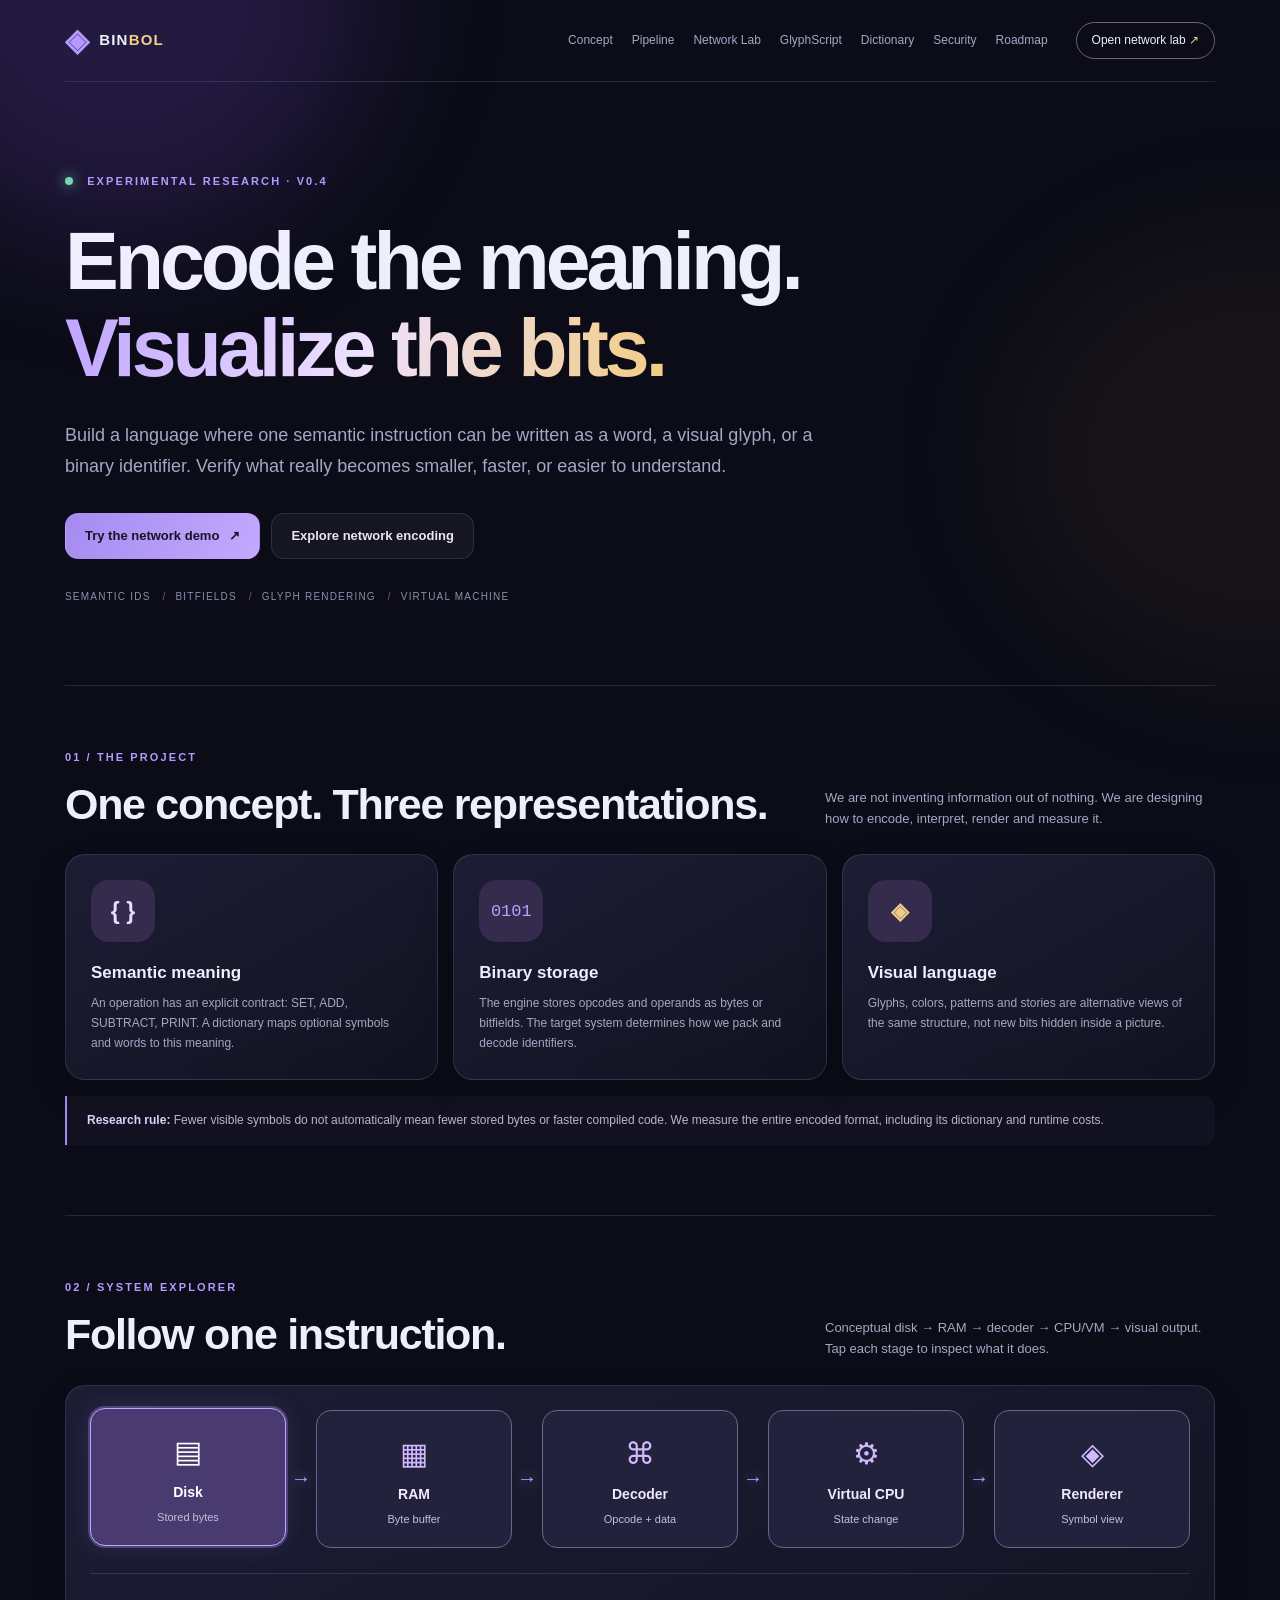
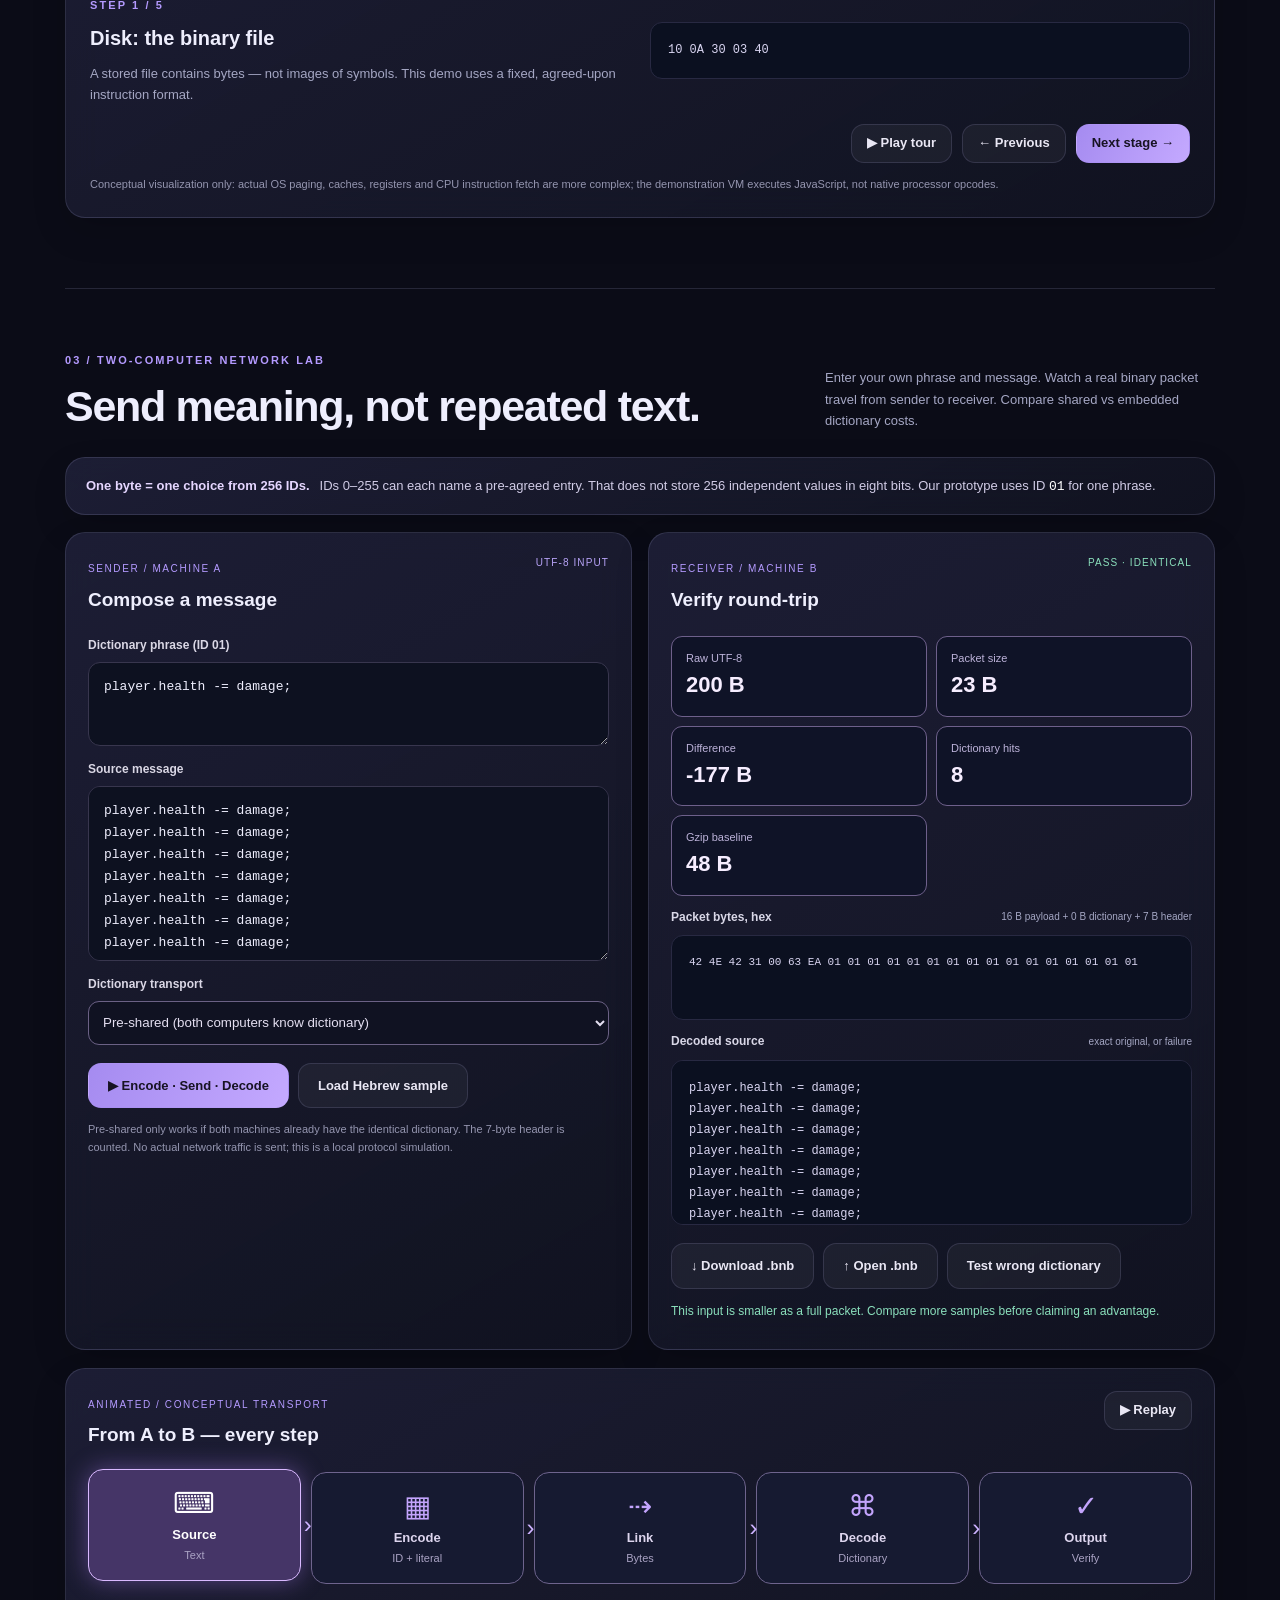
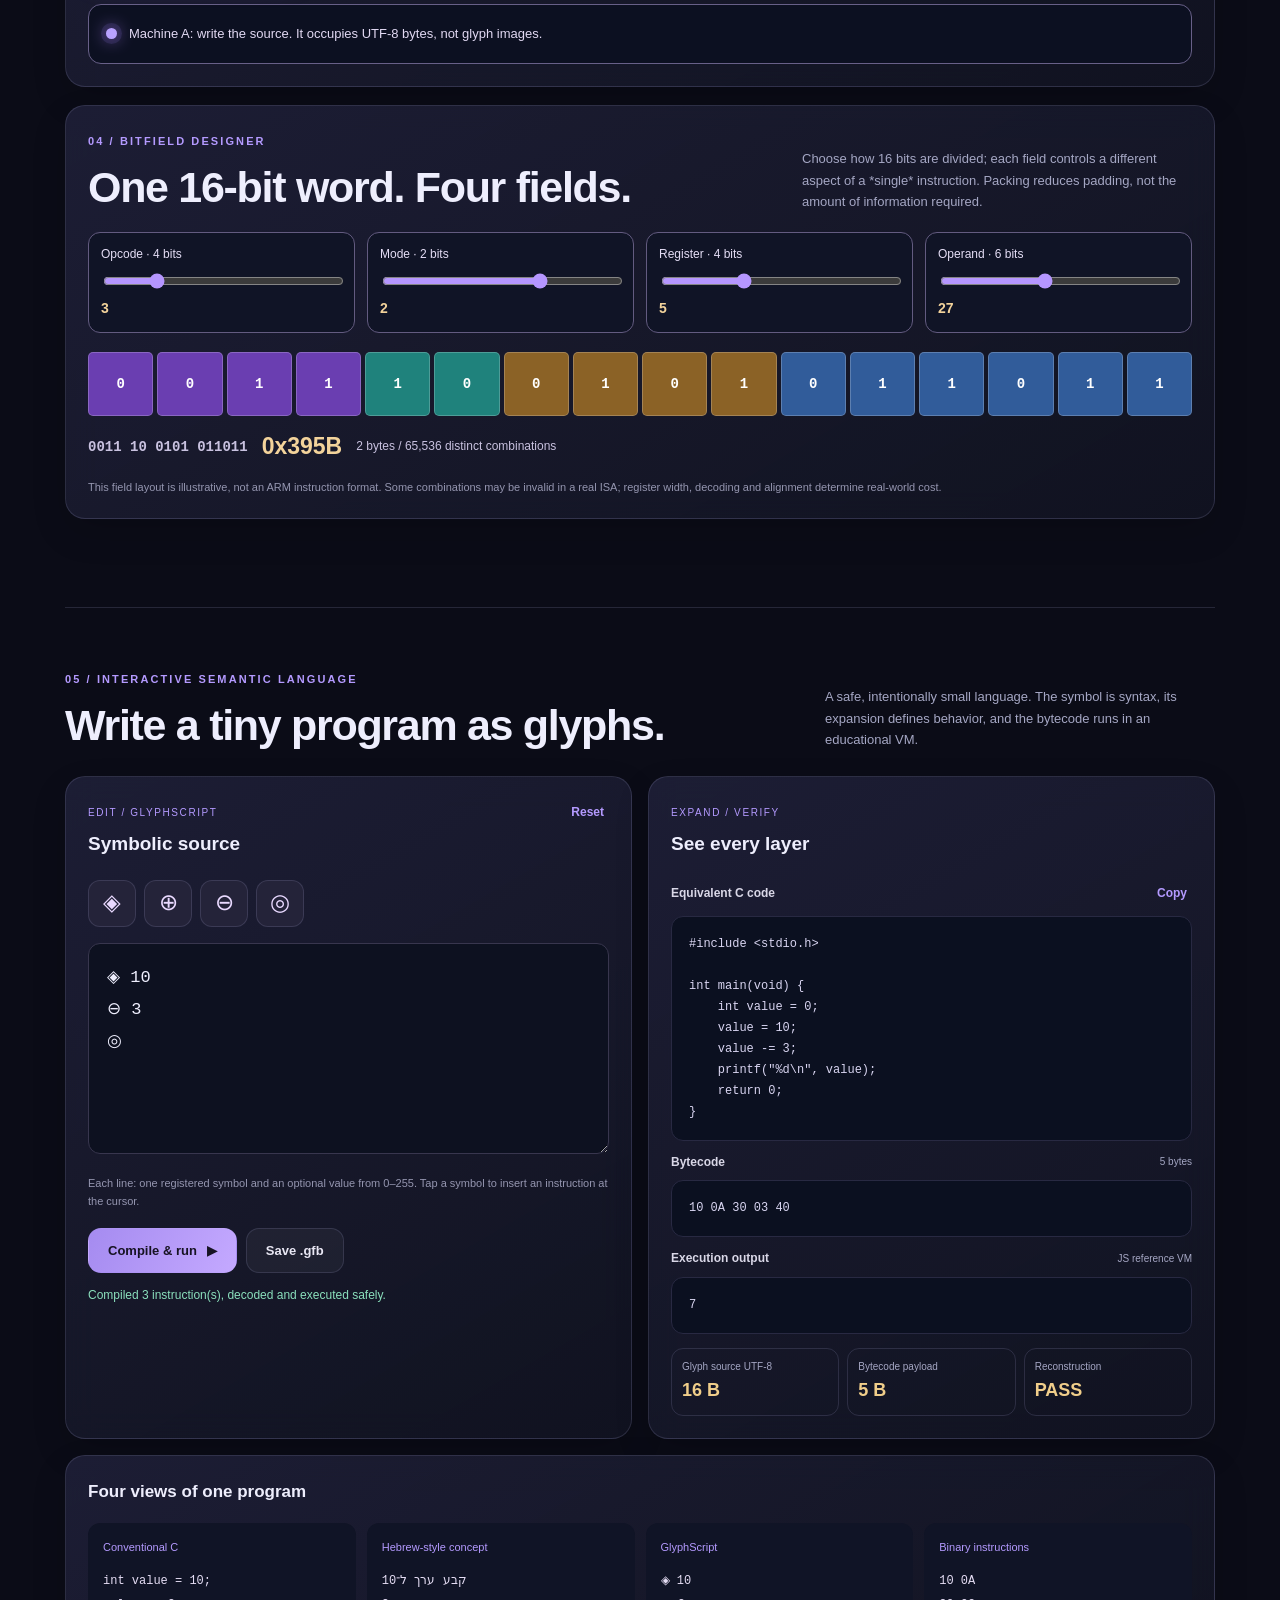
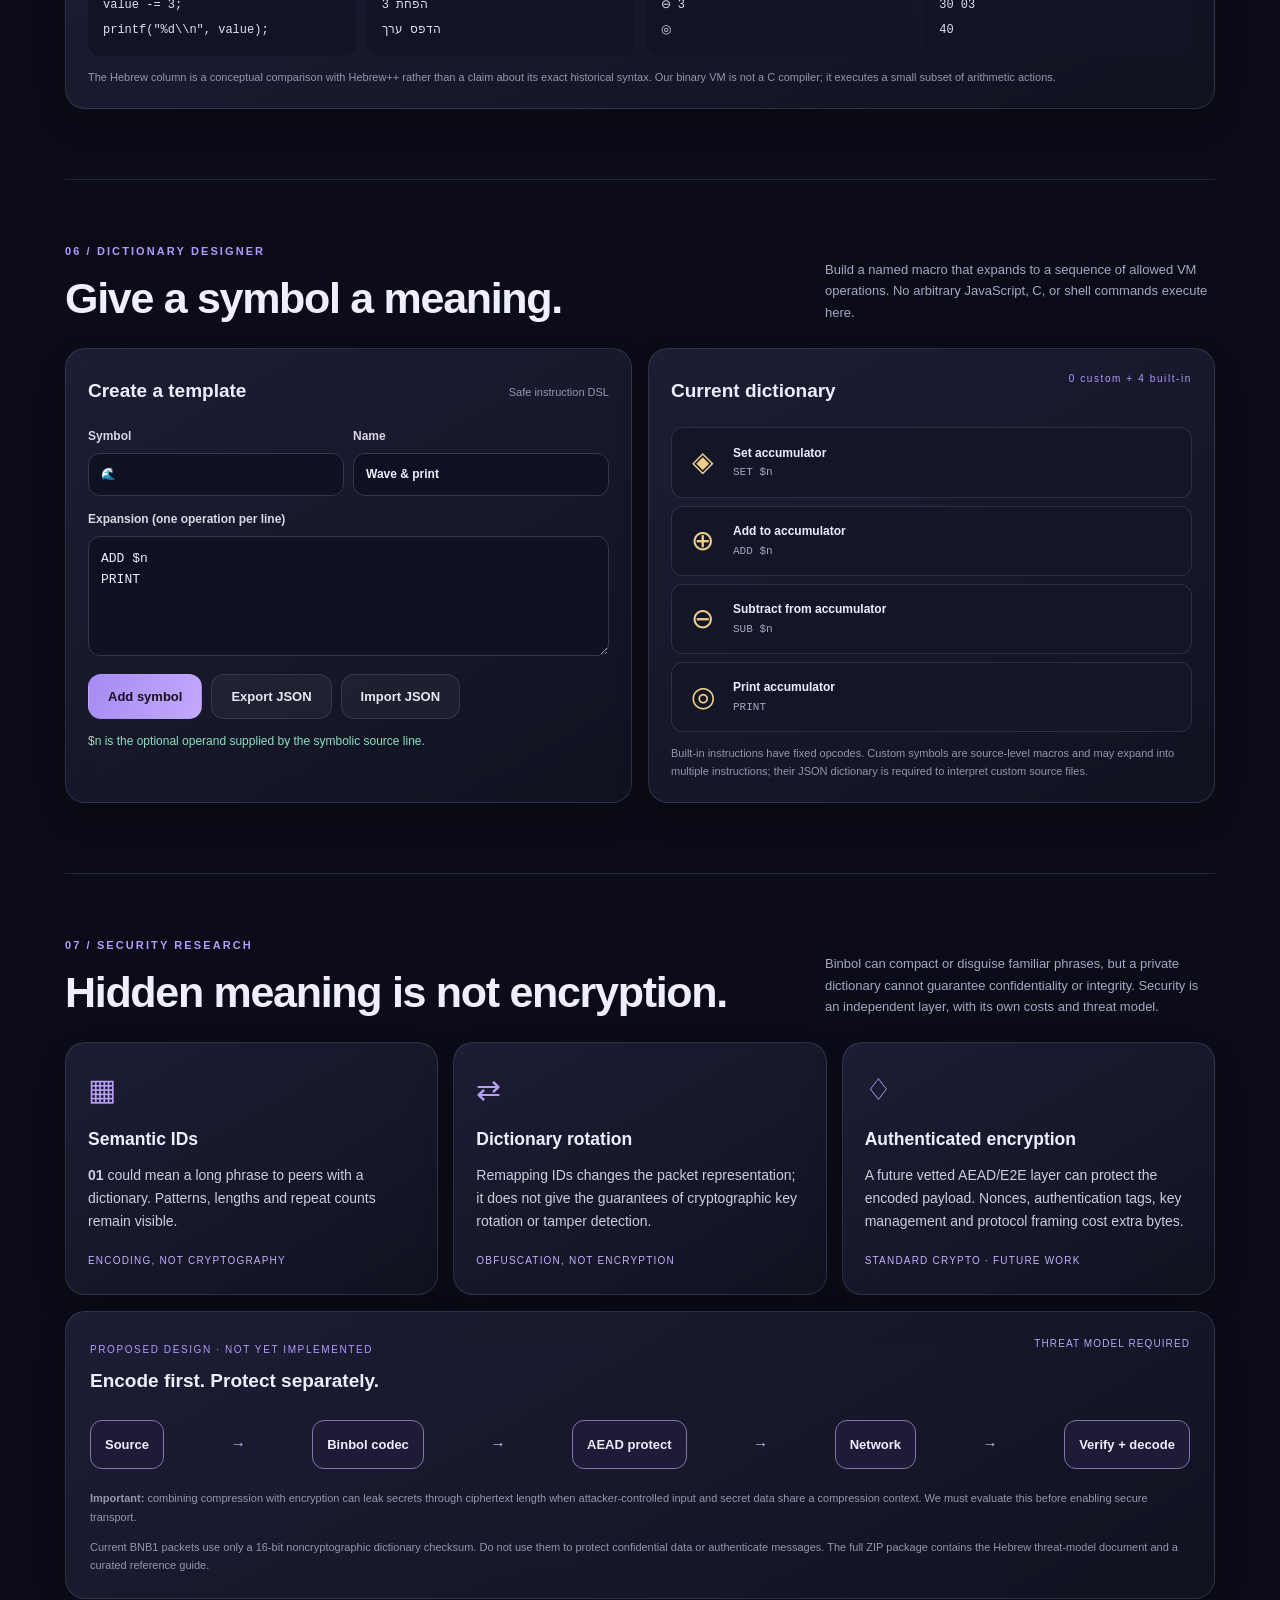
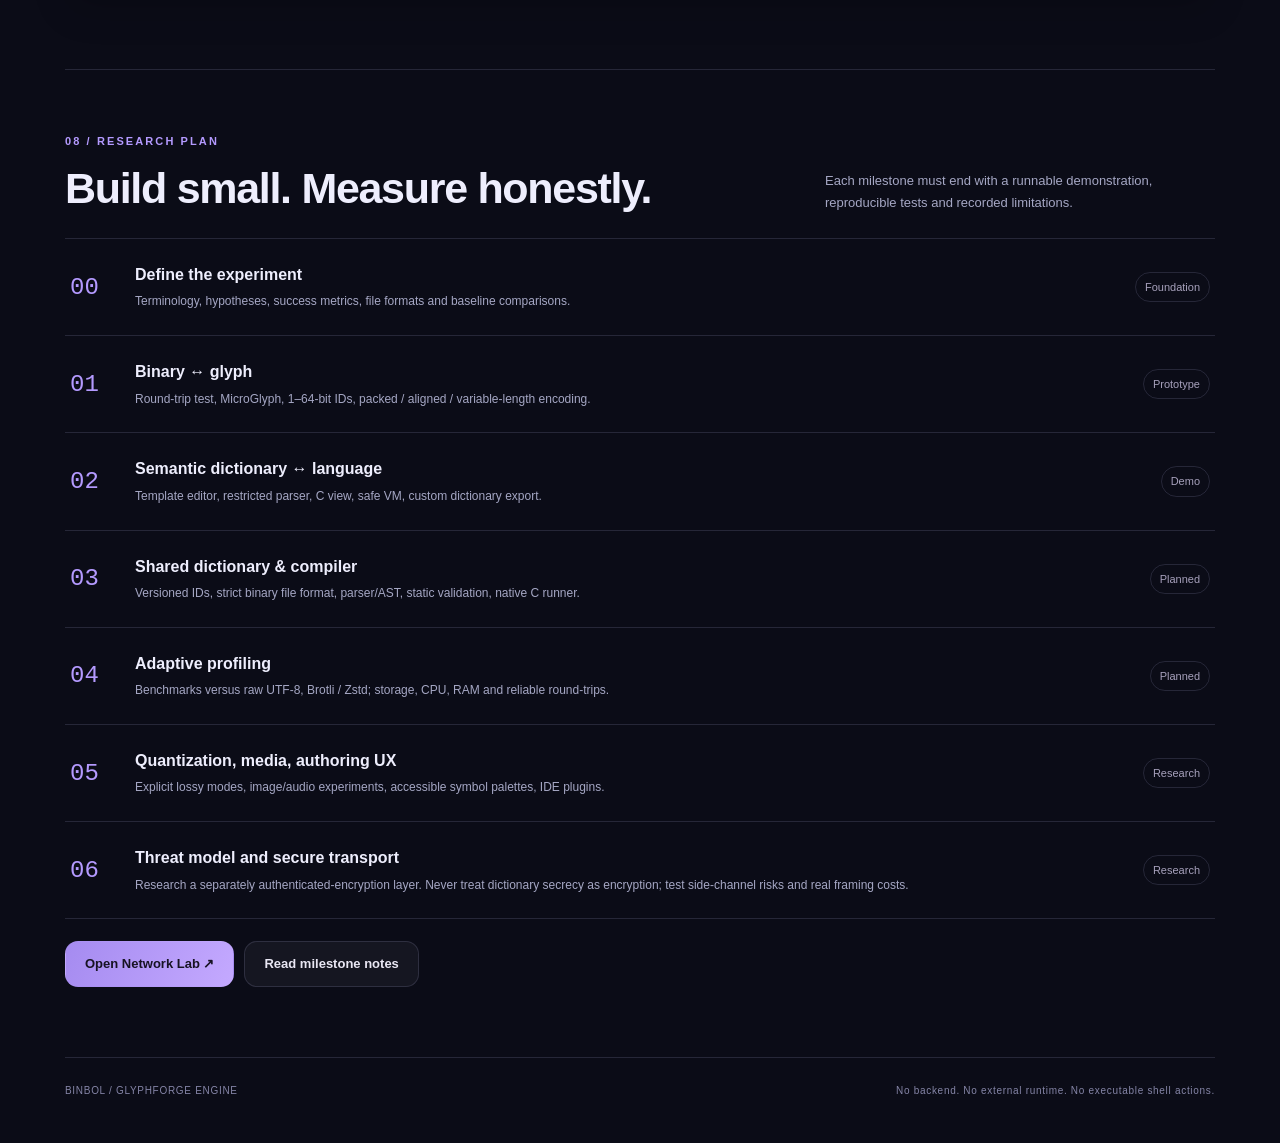
==== index.html @ 024bbdd5 "feat: publish Binbol interactive studio and research documentation" ====
<!doctype html>
<html lang="en">
<head>
  <meta charset="utf-8">
  <meta name="viewport" content="width=device-width, initial-scale=1, viewport-fit=cover">
  <meta name="theme-color" content="#0b0c17">
  <meta name="description" content="Binbol research studio: semantic visual coding, binary encoding, and experimental compression.">
  <title>Binbol — From Binary to Symbol</title>
  <style>
:root{color-scheme:dark;--bg:#0b0c17;--surface:#141726;--line:rgba(180,181,230,.16);--fg:#eeeefd;--muted:#a5a7c4;--violet:#b49aff;--gold:#f0ce8a;--green:#8be0bd}
*{box-sizing:border-box}html{scroll-behavior:smooth;scroll-padding-top:84px}body{background:var(--bg);color:var(--fg);margin:0;font:15px/1.65 Inter,ui-sans-serif,-apple-system,BlinkMacSystemFont,'Segoe UI',sans-serif;overflow-x:hidden}button,input,textarea{font:inherit}button{cursor:pointer}a{color:inherit;text-decoration:none}::selection{background:#8c71c88a}h1,h2,h3,p{margin-top:0}.wrap{width:min(1150px,calc(100% - 42px));margin:auto}.ambient{position:fixed;z-index:-1;pointer-events:none;filter:blur(70px);border-radius:50%;opacity:.25}.ambient-left{width:500px;height:500px;background:#6d43bc;top:-260px;left:-130px}.ambient-right{width:500px;height:430px;background:#93692d;right:-230px;top:240px;opacity:.1}.topbar{display:flex;align-items:center;gap:28px;min-height:82px;border-bottom:1px solid var(--line)}.wordmark{display:flex;align-items:center;gap:9px;font-weight:850;letter-spacing:1.2px;white-space:nowrap}.wordmark .logo{display:grid;place-items:center;font-size:31px;color:var(--violet)}.gold{color:var(--gold)}.topbar nav{margin-left:auto;display:flex;align-items:center;gap:19px}.topbar nav a{font-size:12px;color:var(--muted);transition:color .2s}.topbar nav a:hover{color:#fff}.lab-link{white-space:nowrap;border:1px solid #6a6484;border-radius:999px;font-size:12px;padding:8px 15px}.lab-link span{color:var(--gold)}.hero{padding:90px 0 80px}.eyebrow{color:var(--violet);font-size:11px;letter-spacing:2.1px;font-weight:800;text-transform:uppercase}.live-dot{display:inline-block;width:8px;height:8px;border-radius:50%;background:#75d5ae;box-shadow:0 0 14px #75d5ae;margin-right:9px}.hero h1{font-size:clamp(45px,6.3vw,86px);letter-spacing:-4px;line-height:1.08;margin:28px 0;max-width:920px}.hero h1 em{font-style:normal;background:linear-gradient(105deg,#bfa4ff,#eee1ff 50%,#f2cc80);background-clip:text;color:transparent}.lead{font-size:18px;line-height:1.7;color:var(--muted);max-width:750px}.hero-actions{display:flex;gap:11px;margin:32px 0 30px}.btn{border-radius:13px;display:inline-flex;align-items:center;justify-content:center;gap:10px;padding:11px 19px;font-size:13px;font-weight:750;transition:transform .2s,background .2s,border-color .2s;border:1px solid var(--line);min-height:44px}.btn:hover{transform:translateY(-2px)}.btn.primary{background:linear-gradient(115deg,#a58bf0,#c4a9ff);border-color:transparent;color:#171323}.btn.ghost{background:#ffffff0b;color:#e9e7f4}.hero-tags{display:flex;gap:9px;flex-wrap:wrap}.hero-tags span{font-size:10px;color:#8f8eab;letter-spacing:1.2px}.hero-tags span:not(:last-child)::after{content:'  /';margin-left:8px;color:#6b6481}.section{padding:58px 0 70px;border-top:1px solid var(--line)}.section-head{display:flex;align-items:flex-end;justify-content:space-between;gap:30px;margin-bottom:25px}.section-head h2{font-size:clamp(28px,3.5vw,43px);letter-spacing:-1.3px;line-height:1.17;margin:10px 0 0}.section-head>p{max-width:390px;margin:0;color:var(--muted);font-size:13px}.glass{background:linear-gradient(150deg,rgba(35,36,63,.75),rgba(18,20,34,.85));border:1px solid var(--line);border-radius:20px;box-shadow:0 14px 35px #00000024;backdrop-filter:blur(16px)}.three-grid{display:grid;grid-template-columns:repeat(3,1fr);gap:15px}.tile{padding:25px;min-height:225px}.tile-icon{display:inline-grid;place-items:center;height:62px;min-width:64px;border-radius:18px;background:#342b4d;color:#e8ddff;font-weight:900;font-size:23px}.tile-icon.purple{font:17px ui-monospace,Consolas,monospace;color:#ba9dff}.tile-icon.yellow{color:var(--gold)}.tile h3{margin:17px 0 5px;font-size:17px}.tile p{color:var(--muted);font-size:12px;margin:0;line-height:1.7}.warning{margin-top:16px;padding:15px 20px;border-left:2px solid #a58bf0;background:#a58bf00d;color:#bbb6d4;font-size:12px;border-radius:0 12px 12px 0}.warning strong{color:#ded3fb}.pipeline{padding:24px}.pipeline-steps{display:flex;align-items:center;justify-content:space-between;gap:5px}.stage{background:#181c2e;border:1px solid var(--line);border-radius:15px;min-width:0;flex:1;min-height:121px;display:flex;flex-direction:column;align-items:center;justify-content:center;gap:4px;color:var(--muted);transition:all .25s}.stage:hover{background:#25243e}.stage.active{border-color:#aa8fff;background:#8b72c51f;box-shadow:0 0 0 1px #9377ea22}.stage.active b{color:white}.stage-icon{font-size:24px;color:var(--violet)}.stage b{font-size:12px}.stage small{font-size:10px;color:#8485a5}.pipe-arrow{font-size:20px;color:#807e9d}.pipeline-detail{border-top:1px solid var(--line);margin-top:25px;padding-top:22px;display:grid;grid-template-columns:1fr 1fr;gap:20px;align-items:center}.pipeline-detail h3{margin:8px 0;font-size:20px}.pipeline-detail p{color:var(--muted);font-size:13px;margin:0}.pipeline-controls{display:flex;justify-content:flex-end;gap:10px;margin-top:18px}.compact{padding:7px 15px;min-height:39px}.micro{font-size:11px;color:#9596b0;line-height:1.65;margin:12px 0 0}.workbench{display:grid;grid-template-columns:1fr 1fr;gap:16px}.work-card{padding:22px;min-width:0}.card-title{display:flex;justify-content:space-between;align-items:flex-start;gap:10px;margin-bottom:17px}.card-title small,.card-title>small{font-size:10px;letter-spacing:1.6px;color:var(--violet)}.card-title h3{font-size:19px;margin:4px 0}.text-btn{border:0;background:transparent;color:var(--violet);font-size:12px;font-weight:750;padding:4px 5px}.palette{display:flex;gap:8px;flex-wrap:wrap;margin-bottom:16px}.glyph-key{display:grid;place-items:center;min-width:48px;height:47px;border:1px solid var(--line);background:#242339;border-radius:12px;color:#e9d9ff;font-size:23px}.glyph-key:hover{border-color:var(--violet);background:#392e54}textarea,input{color:var(--fg);background:#0d1120;border:1px solid #38364e;border-radius:12px;outline:none}textarea:focus,input:focus{border-color:#b29cff;box-shadow:0 0 0 3px #b29cff22}#glyph-source{width:100%;min-height:211px;resize:vertical;padding:18px;font:17px/1.9 ui-monospace,SFMono-Regular,Consolas,monospace}.actions{display:flex;flex-wrap:wrap;gap:9px;margin-top:18px}.status{margin-top:13px;color:var(--green);font-size:12px;min-height:25px}.status.error{color:#f19cab}.output-group{margin-top:12px}.output-title{display:flex;align-items:center;justify-content:space-between;margin:0 0 8px;font-size:12px;color:#d9d7e7;font-weight:800}.output-title span{font-size:10px;font-weight:500;color:var(--muted)}.code-surface{background:#0b1020;border:1px solid #282942;border-radius:12px;padding:17px;margin:0;color:#d9d5f1;font:12px/1.75 ui-monospace,Consolas,monospace;white-space:pre-wrap;word-break:break-word;overflow-x:auto;direction:ltr;text-align:left}#c-output{max-height:260px;overflow:auto;min-height:140px}.metricline{display:grid;grid-template-columns:repeat(3,1fr);gap:8px;margin-top:14px}.metricline>div{padding:10px;border:1px solid var(--line);border-radius:12px}.metricline small{display:block;font-size:10px;color:var(--muted)}.metricline strong{display:block;font-size:18px;color:var(--gold)}.compare{margin-top:16px;padding:22px}.compare h3{font-size:17px}.compare-grid{display:grid;grid-template-columns:repeat(4,1fr);gap:11px}.compare-grid>div{min-width:0;padding:15px;border-radius:12px;background:#101426}.compare-grid small{display:block;margin-bottom:10px;color:var(--violet);font-size:11px}.compare-grid code{font:12px/1.7 ui-monospace,Consolas,monospace;color:#e5ddf4;overflow-wrap:anywhere}.form-grid{display:grid;grid-template-columns:1fr 1fr;gap:9px}.form-grid label,.stack-label{display:flex;flex-direction:column;gap:6px;font-size:12px;font-weight:750;color:#dad7e5}.form-grid input{min-height:43px;padding:8px 12px;width:100%}.stack-label{margin-top:14px}.stack-label textarea{padding:12px;min-height:120px;font:13px/1.6 ui-monospace,monospace}.file-label{position:relative;overflow:hidden;cursor:pointer}.file-label input{position:absolute;width:100%;height:100%;opacity:0;left:0;top:0;cursor:pointer}.dict-list{display:flex;flex-direction:column;gap:8px;max-height:450px;overflow:auto}.dict-entry{display:flex;align-items:center;gap:11px;padding:11px;border:1px solid var(--line);border-radius:12px;background:#121626}.dict-symbol{font-size:28px;min-width:39px;text-align:center;color:var(--gold)}.dict-info{min-width:0;flex:1}.dict-info strong{display:block;font-size:12px}.dict-info code{display:block;white-space:pre-wrap;font-size:11px;color:var(--muted)}.remove{font-size:22px;border:0;background:none;color:#f29fae;padding:7px}.roadmap{border-top:1px solid var(--line)}.road-item{display:grid;grid-template-columns:50px 1fr 92px;gap:15px;align-items:center;border-bottom:1px solid var(--line);padding:23px 5px}.number{font:24px ui-monospace,monospace;color:var(--violet)}.road-item h3{font-size:16px;margin:0 0 4px}.road-item p{font-size:12px;color:var(--muted);margin:0}.state{justify-self:end;color:#a7a1bc;font-size:11px;border:1px solid var(--line);border-radius:20px;padding:5px 9px}.footer-actions{display:flex;gap:10px;margin-top:22px;flex-wrap:wrap}footer{display:flex;justify-content:space-between;gap:16px;padding:25px 0 45px;border-top:1px solid var(--line);font-size:10px;letter-spacing:.7px;color:#8585a7}.sr-only{position:absolute;width:1px;height:1px;padding:0;margin:-1px;overflow:hidden;clip:rect(0,0,0,0);white-space:nowrap;border:0}
@media(max-width:900px){.topbar{flex-wrap:wrap;padding:12px 0}.topbar nav{order:3;flex-basis:100%;justify-content:space-between;margin:0;gap:9px;overflow-x:auto}.lab-link{margin-left:auto}.hero{padding:58px 0 57px}.workbench{grid-template-columns:1fr}.section-head{align-items:flex-start;flex-direction:column;gap:10px}.section-head>p{max-width:100%}.compare-grid{grid-template-columns:repeat(2,1fr)}}
@media(max-width:650px){.wrap{width:calc(100% - 26px)}.topbar{gap:12px}.topbar nav a{font-size:11px}.wordmark{font-size:13px}.lab-link{font-size:10px;padding:7px 10px}.hero h1{letter-spacing:-2.2px;font-size:44px}.lead{font-size:15px}.hero-actions{flex-wrap:wrap}.three-grid{grid-template-columns:1fr}.tile{min-height:0;padding:22px}.section{padding:39px 0 50px}.pipeline{padding:15px}.pipeline-steps{gap:3px}.stage{min-height:94px;padding:4px 2px;border-radius:9px}.stage-icon{font-size:19px}.stage b{font-size:10px}.stage small{display:none}.pipe-arrow{font-size:11px}.pipeline-detail{grid-template-columns:1fr;gap:15px}.work-card{padding:16px}.compare{padding:16px}.compare-grid{grid-template-columns:1fr 1fr}.metricline strong{font-size:15px}.metricline small{font-size:9px}.road-item{grid-template-columns:35px 1fr;gap:10px}.road-item .state{grid-column:2;justify-self:start}.road-item h3{font-size:14px}footer{flex-direction:column}.btn{font-size:12px}}
@media(prefers-reduced-motion:reduce){html{scroll-behavior:auto}*,*::before,*::after{animation:none!important;transition:none!important}}


/* Binbol v0.3: accessible high-contrast pipeline and network/bitfield labs. */
.topbar nav{flex-wrap:wrap;row-gap:4px}
.stage{border-color:#6e648d;background:#22223d;color:#f1eaff;min-height:138px}
.stage.active{border-color:#c3a5ff;background:#493a70;box-shadow:0 0 0 2px #a98aff55,0 0 24px #ae80ff24;transform:translateY(-2px)}
.stage b{font-size:14px}.stage small{font-size:11px;color:#c3bfdc}.stage-icon{font-size:30px;color:#d2b9ff}
.stage.active .stage-icon{color:#fff}
.pipe-arrow{color:#b59eff;text-shadow:0 0 13px #a580ef;animation:arrow-glow 1.8s infinite}
@keyframes arrow-glow{50%{opacity:.36;transform:translateX(2px)}}
.explain-strip{padding:17px 20px;margin-bottom:17px;display:flex;gap:10px;flex-wrap:wrap;color:#d1cce6;font-size:13px}.explain-strip strong{color:#e5d6ff}
.explain-strip code{color:#fff}.net-layout{margin-bottom:17px}
.net-select{min-height:44px;border:1px solid #6b6185;border-radius:11px;background:#101222;color:#e4dff1;padding:10px;width:100%}
#net-source,#net-dictionary{width:100%;min-height:84px;resize:vertical;padding:13px 15px;font:13px/1.7 ui-monospace,Consolas,monospace}
#net-source{min-height:175px}.tiny-label{font-size:10px;color:#b9a4f9;letter-spacing:1.1px}
.network-metrics{display:grid;grid-template-columns:repeat(2,1fr);gap:9px}
.network-metrics>div{padding:12px 14px;border:1px solid #6e608b;border-radius:11px;background:#0f1327}
.network-metrics small{display:block;color:#bdb3da;font-size:11px}.network-metrics strong{font-size:22px;color:#f6edff;display:block}
#net-hex{max-height:150px;min-height:85px;overflow:auto;font-size:11px}
#net-decoded{min-height:100px;max-height:165px;overflow:auto;white-space:pre-wrap}
.transfer-view,.bitfield-block{padding:22px;margin:18px 0}.transfer-track{display:grid;grid-template-columns:repeat(5,minmax(0,1fr));gap:10px;align-items:center;margin-top:15px}
.transfer-step{min-height:112px;display:flex;align-items:center;justify-content:center;gap:1px;flex-direction:column;background:#161a31;border:1px solid #6e648d;border-radius:15px;color:#c9bddf;position:relative;transition:all .25s;cursor:pointer}
.transfer-step:not(:last-child)::after{content:'›';position:absolute;right:-12px;color:#cdb2ff;font-size:24px;z-index:2}
.transfer-step b{color:#ddd5ee;font-size:13px}.transfer-step small{font-size:11px;color:#aaa3c4}
.transfer-step.is-current{background:#453567;border-color:#d9b9ff;box-shadow:0 0 24px #b383ff66;transform:translateY(-3px)}
.transfer-step.is-current b,.transfer-step.is-current .transfer-icon{color:#fff}
.transfer-icon{font-size:29px;line-height:1.3;color:#c3a4fc}
.transfer-packet{display:flex;align-items:center;gap:12px;margin-top:20px;padding:16px 17px;border-radius:13px;background:#0c1021;border:1px solid #686088;color:#e1d8f2;min-height:60px;font-size:13px}
.signal-dot{width:11px;height:11px;border-radius:50%;background:#b9a2ff;box-shadow:0 0 0 5px #a07dff20,0 0 17px #af81ff;flex-shrink:0;animation:signal 1.5s infinite}
@keyframes signal{50%{box-shadow:0 0 0 10px #a07dff06,0 0 24px #af81ff}}
.bitfield-block .section-head{margin-bottom:19px}.bit-controls{display:grid;grid-template-columns:repeat(4,1fr);gap:12px}
.bit-controls label{font-size:12px;color:#e4ddf5;background:#101426;border:1px solid #635b80;border-radius:12px;padding:12px;display:grid;grid-template-columns:1fr auto;gap:5px}
.bit-controls input{grid-column:1/-1;width:100%;accent-color:#b596ff}.bit-controls output{color:#f3d39b;font-size:14px;font-weight:800}
.field-visual{display:flex;gap:4px;margin-top:19px;min-height:64px}
.field-bit{flex:1 1 0;min-width:0;display:flex;align-items:center;justify-content:center;border-radius:5px;font:700 14px ui-monospace,monospace;border:1px solid #ffffff36;color:#fff}
.field-bit.op{background:#6a3eb1}.field-bit.mode{background:#1f827c}.field-bit.reg{background:#8b6226}.field-bit.operand{background:#315c9a}
.bit-summary{display:flex;gap:14px;align-items:center;flex-wrap:wrap;margin-top:12px;color:#c9c2e0;font-size:12px}.bit-summary strong{color:#f3d39b;font-size:23px}
.bit-summary #bf-binary{font:600 14px ui-monospace,monospace}
@media(max-width:650px){.topbar nav{gap:12px;overflow-x:auto;flex-wrap:nowrap}.pipeline-steps{overflow-x:auto;justify-content:flex-start;scroll-snap-type:x mandatory;gap:8px;padding:6px 3px 17px}.stage{min-width:114px;flex:0 0 114px;min-height:130px;scroll-snap-align:center}.stage b{font-size:13px}.stage small{display:block;font-size:10px}.stage-icon{font-size:28px}.pipe-arrow{flex:0 0 auto;font-size:16px}.pipeline-controls{justify-content:space-between;flex-wrap:wrap}.transfer-view,.bitfield-block{padding:15px}.transfer-track{grid-template-columns:repeat(5,1fr);gap:5px}.transfer-step{min-height:94px;border-radius:10px}.transfer-step b{font-size:10px}.transfer-step small{font-size:9px}.transfer-icon{font-size:20px}.transfer-step:not(:last-child)::after{right:-8px;font-size:16px}.bit-controls{grid-template-columns:repeat(2,1fr);gap:8px}.field-visual{gap:2px}.field-bit{font-size:11px;border-radius:3px}.bit-summary #bf-binary{font-size:12px}.network-metrics strong{font-size:19px}}
@media(prefers-reduced-motion:reduce){.signal-dot,.pipe-arrow{animation:none}}

/* v0.4: conceptual security research panel; no cryptographic operation is simulated. */
.security-cards{display:grid;grid-template-columns:repeat(3,minmax(0,1fr));gap:15px;margin-bottom:16px}
.security-card{padding:22px;min-width:0}.security-card h3{margin:10px 0}.security-card p{font-size:14px;line-height:1.65;color:#d0cbe0}.security-card small{font-size:10px;letter-spacing:1.2px;color:#c6afff}
.security-symbol{font-size:30px;color:#b7a0f4}.security-flow{padding:24px}.secure-steps{display:flex;gap:8px;align-items:center;justify-content:space-between;flex-wrap:wrap;margin:20px 0}
.secure-steps span{padding:13px 14px;border-radius:12px;border:1px solid #8573ac;background:#1d1b36;color:#f3ecff;font-size:13px;font-weight:700}.secure-steps b{color:#d2b9ff}
.security-flow .micro{margin-top:12px}.security-flow a{color:#d7b8ff;text-decoration:underline;text-underline-offset:3px}
@media(max-width:760px){.security-cards{grid-template-columns:1fr}.security-card{padding:18px}.security-flow{padding:16px}.secure-steps{justify-content:flex-start;gap:7px}.secure-steps span{padding:10px 11px;font-size:11px}}

</style>
</head>
<body>
  <div class="ambient ambient-left"></div><div class="ambient ambient-right"></div>
  <header class="topbar wrap">
    <a href="#top" class="wordmark" aria-label="Binbol home"><span class="logo">◈</span><span>BIN<span class="gold">BOL</span></span></a>
    <nav aria-label="Primary"><a href="#why">Concept</a><a href="#pipeline">Pipeline</a><a href="#transfer">Network Lab</a><a href="#language">GlyphScript</a><a href="#dictionary">Dictionary</a><a href="#security">Security</a><a href="#roadmap">Roadmap</a></nav>
    <a class="lab-link" href="#transfer">Open network lab <span aria-hidden="true">↗</span></a>
  </header>
  <main id="top" class="wrap">
    <section class="hero">
      <div class="eyebrow"><span class="live-dot"></span> EXPERIMENTAL RESEARCH · V0.4</div>
      <h1>Encode the meaning.<br><em>Visualize the bits.</em></h1>
      <p class="lead">Build a language where one semantic instruction can be written as a word, a visual glyph, or a binary identifier. Verify what really becomes smaller, faster, or easier to understand.</p>
      <div class="hero-actions"><a class="btn primary" href="#transfer">Try the network demo <span aria-hidden="true">↗</span></a><a class="btn ghost" href="#transfer">Explore network encoding</a></div>
      <div class="hero-tags"><span>SEMANTIC IDS</span><span>BITFIELDS</span><span>GLYPH RENDERING</span><span>VIRTUAL MACHINE</span></div>
    </section>
    <section id="why" class="section">
      <div class="section-head"><div><span class="eyebrow">01 / THE PROJECT</span><h2>One concept. Three representations.</h2></div><p>We are not inventing information out of nothing. We are designing how to encode, interpret, render and measure it.</p></div>
      <div class="three-grid">
        <article class="glass tile"><span class="tile-icon">{ }</span><h3>Semantic meaning</h3><p>An operation has an explicit contract: SET, ADD, SUBTRACT, PRINT. A dictionary maps optional symbols and words to this meaning.</p></article>
        <article class="glass tile"><span class="tile-icon purple">0101</span><h3>Binary storage</h3><p>The engine stores opcodes and operands as bytes or bitfields. The target system determines how we pack and decode identifiers.</p></article>
        <article class="glass tile"><span class="tile-icon yellow">◈</span><h3>Visual language</h3><p>Glyphs, colors, patterns and stories are alternative views of the same structure, not new bits hidden inside a picture.</p></article>
      </div>
      <div class="warning"><strong>Research rule:</strong> Fewer visible symbols do not automatically mean fewer stored bytes or faster compiled code. We measure the entire encoded format, including its dictionary and runtime costs.</div>
    </section>
    <section id="pipeline" class="section">
      <div class="section-head"><div><span class="eyebrow">02 / SYSTEM EXPLORER</span><h2>Follow one instruction.</h2></div><p>Conceptual disk → RAM → decoder → CPU/VM → visual output. Tap each stage to inspect what it does.</p></div>
      <div class="glass pipeline">
        <div class="pipeline-steps" role="group" aria-label="Pipeline stages">
          <button class="stage active" type="button" data-stage="0"><span class="stage-icon">▤</span><b>Disk</b><small>Stored bytes</small></button>
          <span class="pipe-arrow" aria-hidden="true">→</span>
          <button class="stage" type="button" data-stage="1"><span class="stage-icon">▦</span><b>RAM</b><small>Byte buffer</small></button>
          <span class="pipe-arrow" aria-hidden="true">→</span>
          <button class="stage" type="button" data-stage="2"><span class="stage-icon">⌘</span><b>Decoder</b><small>Opcode + data</small></button>
          <span class="pipe-arrow" aria-hidden="true">→</span>
          <button class="stage" type="button" data-stage="3"><span class="stage-icon">⚙</span><b>Virtual CPU</b><small>State change</small></button>
          <span class="pipe-arrow" aria-hidden="true">→</span>
          <button class="stage" type="button" data-stage="4"><span class="stage-icon">◈</span><b>Renderer</b><small>Symbol view</small></button>
        </div>
        <div class="pipeline-detail"><div><div class="eyebrow" id="stage-label">STEP 1 / 5</div><h3 id="stage-title">Disk: the binary file</h3><p id="stage-copy">A file contains bytes, not pictures of symbols. Our example program begins with an opcode and its operand.</p></div><pre id="stage-data" class="code-surface">10 0A 30 03 40</pre></div>
        <div class="pipeline-controls"><button type="button" class="btn ghost compact" id="auto-stage">▶ Play tour</button><button type="button" class="btn ghost compact" id="prev-stage">← Previous</button><button type="button" class="btn primary compact" id="next-stage">Next stage →</button></div>
        <p class="micro">Conceptual visualization only: actual OS paging, caches, registers and CPU instruction fetch are more complex; the demonstration VM executes JavaScript, not native processor opcodes.</p>
      </div>
    </section>
    <section id="transfer" class="section">
      <div class="section-head"><div><span class="eyebrow">03 / TWO-COMPUTER NETWORK LAB</span><h2>Send meaning, not repeated text.</h2></div><p>Enter your own phrase and message. Watch a real binary packet travel from sender to receiver. Compare shared vs embedded dictionary costs.</p></div>
      <div class="glass explain-strip"><strong>One byte = one choice from 256 IDs.</strong><span>IDs 0–255 can each name a pre-agreed entry. That does not store 256 independent values in eight bits. Our prototype uses ID <code>01</code> for one phrase.</span></div>
      <div class="workbench net-layout">
        <article class="glass work-card">
          <div class="card-title"><div><small>SENDER / MACHINE A</small><h3>Compose a message</h3></div><span class="tiny-label">UTF-8 INPUT</span></div>
          <label class="stack-label" for="net-dictionary">Dictionary phrase (ID 01)<textarea id="net-dictionary" rows="2" spellcheck="false">player.health -= damage;
</textarea></label>
          <label class="stack-label" for="net-source">Source message<textarea id="net-source" rows="6" spellcheck="false">player.health -= damage;
player.health -= damage;
player.health -= damage;
player.health -= damage;
player.health -= damage;
player.health -= damage;
player.health -= damage;
player.health -= damage;
</textarea></label>
          <label class="stack-label" for="net-mode">Dictionary transport<select id="net-mode" class="net-select"><option value="shared">Pre-shared (both computers know dictionary)</option><option value="embedded">Self-contained (send dictionary with packet)</option></select></label>
          <div class="actions"><button type="button" class="btn primary" id="net-send">▶ Encode · Send · Decode</button><button type="button" class="btn ghost" id="net-sample">Load Hebrew sample</button></div>
          <p class="micro">Pre-shared only works if both machines already have the identical dictionary. The 7-byte header is counted. No actual network traffic is sent; this is a local protocol simulation.</p>
        </article>
        <article class="glass work-card">
          <div class="card-title"><div><small>RECEIVER / MACHINE B</small><h3>Verify round-trip</h3></div><span id="net-status" class="tiny-label">READY</span></div>
          <div class="network-metrics"><div><small>Raw UTF-8</small><strong id="net-raw">—</strong></div><div><small>Packet size</small><strong id="net-packed">—</strong></div><div><small>Difference</small><strong id="net-gain">—</strong></div><div><small>Dictionary hits</small><strong id="net-hits">—</strong></div><div><small>Gzip baseline</small><strong id="net-gzip">—</strong></div></div>
          <div class="output-group"><div class="output-title">Packet bytes, hex <span id="net-packet-note">complete size counted</span></div><pre id="net-hex" class="code-surface"></pre></div>
          <div class="output-group"><div class="output-title">Decoded source <span>exact original, or failure</span></div><pre id="net-decoded" class="code-surface" dir="auto"></pre></div>
          <div class="actions"><button class="btn ghost" type="button" id="net-download">↓ Download .bnb</button><label class="btn ghost file-label">↑ Open .bnb <input id="net-open" type="file" accept=".bnb,application/octet-stream"></label><button class="btn ghost" type="button" id="net-wrong">Test wrong dictionary</button></div>
          <div id="net-alert" class="status" role="status" aria-live="polite"></div>
        </article>
      </div>
      <div class="glass transfer-view">
        <div class="card-title"><div><small>ANIMATED / CONCEPTUAL TRANSPORT</small><h3>From A to B — every step</h3></div><button class="btn ghost compact" id="net-play" type="button">▶ Replay</button></div>
        <div class="transfer-track" id="transfer-track" aria-label="Network transmission stages">
          <button data-netstage="0" class="transfer-step" type="button"><span class="transfer-icon">⌨</span><b>Source</b><small>Text</small></button>
          <button data-netstage="1" class="transfer-step" type="button"><span class="transfer-icon">▦</span><b>Encode</b><small>ID + literal</small></button>
          <button data-netstage="2" class="transfer-step" type="button"><span class="transfer-icon">⇢</span><b>Link</b><small>Bytes</small></button>
          <button data-netstage="3" class="transfer-step" type="button"><span class="transfer-icon">⌘</span><b>Decode</b><small>Dictionary</small></button>
          <button data-netstage="4" class="transfer-step" type="button"><span class="transfer-icon">✓</span><b>Output</b><small>Verify</small></button>
        </div>
        <div class="transfer-packet" id="transfer-packet"><span class="signal-dot"></span><span id="net-stage-caption">Create the source text on machine A.</span></div>
      </div>
      <div class="glass bitfield-block">
        <div class="section-head"><div><span class="eyebrow">04 / BITFIELD DESIGNER</span><h2>One 16-bit word. Four fields.</h2></div><p>Choose how 16 bits are divided; each field controls a different aspect of a *single* instruction. Packing reduces padding, not the amount of information required.</p></div>
        <div class="bit-controls">
          <label>Opcode · 4 bits<input id="bf-op" type="range" min="0" max="15" value="3"><output id="bf-op-val">3</output></label>
          <label>Mode · 2 bits<input id="bf-mode" type="range" min="0" max="3" value="2"><output id="bf-mode-val">2</output></label>
          <label>Register · 4 bits<input id="bf-reg" type="range" min="0" max="15" value="5"><output id="bf-reg-val">5</output></label>
          <label>Operand · 6 bits<input id="bf-operand" type="range" min="0" max="63" value="27"><output id="bf-operand-val">27</output></label>
        </div>
        <div class="field-visual" id="bf-visual" aria-label="16-bit field breakdown"></div>
        <div class="bit-summary"><span id="bf-binary">—</span><strong id="bf-hex">—</strong><span>2 bytes / 65,536 distinct combinations</span></div>
        <p class="micro">This field layout is illustrative, not an ARM instruction format. Some combinations may be invalid in a real ISA; register width, decoding and alignment determine real-world cost.</p>
      </div>
    </section>
    <section id="language" class="section">
      <div class="section-head"><div><span class="eyebrow">05 / INTERACTIVE SEMANTIC LANGUAGE</span><h2>Write a tiny program as glyphs.</h2></div><p>A safe, intentionally small language. The symbol is syntax, its expansion defines behavior, and the bytecode runs in an educational VM.</p></div>
      <div class="workbench">
        <article class="glass work-card"><div class="card-title"><div><small>EDIT / GLYPHSCRIPT</small><h3>Symbolic source</h3></div><button class="text-btn" id="reset-program">Reset</button></div>
          <div class="palette" id="glyph-palette" aria-label="Insert a symbol"></div>
          <label class="sr-only" for="glyph-source">GlyphScript source</label>
          <textarea id="glyph-source" spellcheck="false" autocapitalize="off" aria-describedby="source-tip">◈ 10
⊖ 3
◎</textarea>
          <p class="micro" id="source-tip">Each line: one registered symbol and an optional value from 0–255. Tap a symbol to insert an instruction at the cursor.</p>
          <div class="actions"><button class="btn primary" id="compile" type="button">Compile & run <span aria-hidden="true">▶</span></button><button class="btn ghost" id="download-bytes" type="button">Save .gfb</button></div><div class="status" id="run-status" role="status">Ready for compilation.</div>
        </article>
        <article class="glass work-card"><div class="card-title"><div><small>EXPAND / VERIFY</small><h3>See every layer</h3></div></div>
          <div class="output-group"><div class="output-title">Equivalent C code <button class="text-btn" id="copy-c">Copy</button></div><pre id="c-output" class="code-surface" aria-live="polite"></pre></div>
          <div class="output-group"><div class="output-title">Bytecode <span id="bytecount">—</span></div><pre id="binary-output" class="code-surface" aria-live="polite"></pre></div>
          <div class="output-group"><div class="output-title">Execution output <span>JS reference VM</span></div><pre id="vm-output" class="code-surface" aria-live="polite"></pre></div>
          <div class="metricline"><div><small>Glyph source UTF-8</small><strong id="glyph-size">—</strong></div><div><small>Bytecode payload</small><strong id="code-size">—</strong></div><div><small>Reconstruction</small><strong id="reconstruct-result">—</strong></div></div>
        </article>
      </div>
      <div class="compare glass"><h3>Four views of one program</h3><div class="compare-grid"><div><small>Conventional C</small><code>int value = 10;<br>value -= 3;<br>printf("%d\\n", value);</code></div><div><small>Hebrew-style concept</small><code dir="rtl">קבע ערך ל־10<br>הפחת 3<br>הדפס ערך</code></div><div><small>GlyphScript</small><code>◈ 10<br>⊖ 3<br>◎</code></div><div><small>Binary instructions</small><code>10 0A<br>30 03<br>40</code></div></div><p class="micro">The Hebrew column is a conceptual comparison with Hebrew++ rather than a claim about its exact historical syntax. Our binary VM is not a C compiler; it executes a small subset of arithmetic actions.</p></div>
    </section>
    <section id="dictionary" class="section">
      <div class="section-head"><div><span class="eyebrow">06 / DICTIONARY DESIGNER</span><h2>Give a symbol a meaning.</h2></div><p>Build a named macro that expands to a sequence of allowed VM operations. No arbitrary JavaScript, C, or shell commands execute here.</p></div>
      <div class="workbench dict-layout"><article class="glass work-card"><div class="card-title"><h3>Create a template</h3><span class="micro">Safe instruction DSL</span></div>
        <div class="form-grid"><label>Symbol<input id="macro-symbol" type="text" maxlength="12" value="🌊" placeholder="🌊" autocomplete="off"></label><label>Name<input id="macro-name" type="text" maxlength="48" value="Wave & print" placeholder="Wave & print"></label></div>
        <label class="stack-label">Expansion (one operation per line)<textarea id="macro-body" rows="4" spellcheck="false">ADD $n
PRINT</textarea></label>
        <div class="actions"><button id="add-macro" class="btn primary" type="button">Add symbol</button><button id="export-dict" class="btn ghost" type="button">Export JSON</button><label class="btn ghost file-label">Import JSON<input id="import-dict" type="file" accept="application/json,.json"></label></div><div class="status" id="dict-status" role="status">$n is the optional operand supplied by the symbolic source line.</div>
      </article>
      <article class="glass work-card"><div class="card-title"><h3>Current dictionary</h3><small id="dict-count">—</small></div><div id="dict-list" class="dict-list"></div><p class="micro">Built-in instructions have fixed opcodes. Custom symbols are source-level macros and may expand into multiple instructions; their JSON dictionary is required to interpret custom source files.</p></article></div>
    </section>
<section id="security" class="section">
  <div class="section-head"><div><span class="eyebrow">07 / SECURITY RESEARCH</span><h2>Hidden meaning is not encryption.</h2></div><p>Binbol can compact or disguise familiar phrases, but a private dictionary cannot guarantee confidentiality or integrity. Security is an independent layer, with its own costs and threat model.</p></div>
  <div class="security-cards">
    <article class="glass security-card"><span class="security-symbol">▦</span><h3>Semantic IDs</h3><p><strong>01</strong> could mean a long phrase to peers with a dictionary. Patterns, lengths and repeat counts remain visible.</p><small>ENCODING, NOT CRYPTOGRAPHY</small></article>
    <article class="glass security-card"><span class="security-symbol">⇄</span><h3>Dictionary rotation</h3><p>Remapping IDs changes the packet representation; it does not give the guarantees of cryptographic key rotation or tamper detection.</p><small>OBFUSCATION, NOT ENCRYPTION</small></article>
    <article class="glass security-card"><span class="security-symbol">♢</span><h3>Authenticated encryption</h3><p>A future vetted AEAD/E2E layer can protect the encoded payload. Nonces, authentication tags, key management and protocol framing cost extra bytes.</p><small>STANDARD CRYPTO · FUTURE WORK</small></article>
  </div>
  <div class="glass security-flow">
    <div class="card-title"><div><small>PROPOSED DESIGN · NOT YET IMPLEMENTED</small><h3>Encode first. Protect separately.</h3></div><span class="tiny-label">THREAT MODEL REQUIRED</span></div>
    <div class="secure-steps"><span>Source</span><b aria-hidden="true">→</b><span>Binbol codec</span><b aria-hidden="true">→</b><span>AEAD protect</span><b aria-hidden="true">→</b><span>Network</span><b aria-hidden="true">→</b><span>Verify + decode</span></div>
    <p class="micro"><strong>Important:</strong> combining compression with encryption can leak secrets through ciphertext length when attacker-controlled input and secret data share a compression context. We must evaluate this before enabling secure transport.</p>
    <p class="micro">Current BNB1 packets use only a 16-bit noncryptographic dictionary checksum. Do not use them to protect confidential data or authenticate messages. The full ZIP package contains the Hebrew threat-model document and a curated reference guide.</p>
  </div>
</section>
    <section id="roadmap" class="section"><div class="section-head"><div><span class="eyebrow">08 / RESEARCH PLAN</span><h2>Build small. Measure honestly.</h2></div><p>Each milestone must end with a runnable demonstration, reproducible tests and recorded limitations.</p></div>
      <div class="roadmap">
        <div class="road-item"><span class="number">00</span><div><h3>Define the experiment</h3><p>Terminology, hypotheses, success metrics, file formats and baseline comparisons.</p></div><span class="state">Foundation</span></div>
        <div class="road-item"><span class="number">01</span><div><h3>Binary ↔ glyph</h3><p>Round-trip test, MicroGlyph, 1–64-bit IDs, packed / aligned / variable-length encoding.</p></div><span class="state">Prototype</span></div>
        <div class="road-item"><span class="number">02</span><div><h3>Semantic dictionary ↔ language</h3><p>Template editor, restricted parser, C view, safe VM, custom dictionary export.</p></div><span class="state">Demo</span></div>
        <div class="road-item"><span class="number">03</span><div><h3>Shared dictionary & compiler</h3><p>Versioned IDs, strict binary file format, parser/AST, static validation, native C runner.</p></div><span class="state">Planned</span></div>
        <div class="road-item"><span class="number">04</span><div><h3>Adaptive profiling</h3><p>Benchmarks versus raw UTF-8, Brotli / Zstd; storage, CPU, RAM and reliable round-trips.</p></div><span class="state">Planned</span></div>
        <div class="road-item"><span class="number">05</span><div><h3>Quantization, media, authoring UX</h3><p>Explicit lossy modes, image/audio experiments, accessible symbol palettes, IDE plugins.</p></div><span class="state">Research</span></div>
      <div class="road-item"><span class="number">06</span><div><h3>Threat model and secure transport</h3><p>Research a separately authenticated-encryption layer. Never treat dictionary secrecy as encryption; test side-channel risks and real framing costs.</p></div><span class="state">Research</span></div></div><div class="footer-actions"><a href="#transfer" class="btn primary">Open Network Lab ↗</a><a href="#roadmap" class="btn ghost">Read milestone notes</a></div>
    </section>
  </main>
  <footer class="wrap"><span>BINBOL / GLYPHFORGE ENGINE</span><span>No backend. No external runtime. No executable shell actions.</span></footer>
  <script>
/* GlyphForge semantic language core v0.2: educational and intentionally sandboxed. */
(function(root, factory) {
  const api = factory();
  if (typeof module === 'object' && module.exports) module.exports = api;
  root.GlyphSemantic = api;
})(typeof globalThis !== 'undefined' ? globalThis : this, function() {
  'use strict';
  const VERSION = 1;
  const OPS = Object.freeze({ SET: 0x10, ADD: 0x20, SUB: 0x30, PRINT: 0x40 });
  const REVERSE = Object.fromEntries(Object.entries(OPS).map(([k,v])=>[v,k]));
  const DEFAULTS = Object.freeze([
    {symbol:'◈', name:'Set accumulator', body:'SET $n', locked:true},
    {symbol:'⊕', name:'Add to accumulator', body:'ADD $n', locked:true},
    {symbol:'⊖', name:'Subtract from accumulator', body:'SUB $n', locked:true},
    {symbol:'◎', name:'Print accumulator', body:'PRINT', locked:true}
  ]);
  const bytes = s => new TextEncoder().encode(s).length;
  function cleanMacro(input) {
    const symbol = String(input.symbol ?? '').trim();
    const name = String(input.name ?? '').trim();
    const body = String(input.body ?? '').trim();
    if (!symbol || [...symbol].length > 10 || /\s/u.test(symbol)) throw Error('Symbol must be 1–10 non-whitespace code points.');
    if (!name || name.length > 48) throw Error('Name must be 1–48 characters.');
    const lines = body.split(/\r?\n/u).map(x=>x.trim()).filter(Boolean);
    if (!lines.length || lines.length > 8) throw Error('Expansion must contain 1–8 operations.');
    lines.forEach(line => {
      const m = /^(SET|ADD|SUB|PRINT)(?:\s+(\$n|\d{1,3}))?$/u.exec(line);
      if (!m) throw Error(`Invalid instruction "${line}". Use SET / ADD / SUB / PRINT.`);
      if (m[1]==='PRINT' && m[2]) throw Error('PRINT does not take an operand.');
      if (m[1]!=='PRINT' && !m[2]) throw Error(`${m[1]} needs an operand or $n.`);
      if (m[2] && m[2] !== '$n' && Number(m[2]) > 255) throw Error('Operands must be between 0 and 255.');
    });
    return {symbol,name,body:lines.join('\n')};
  }
  function validatedDictionary(custom = []) {
    if (!Array.isArray(custom) || custom.length > 64) throw Error('Dictionary must contain at most 64 custom entries.');
    const entries = DEFAULTS.map(x=>({...x}));
    const used = new Set(entries.map(x=>x.symbol));
    for (const item of custom) {
      const next = cleanMacro(item);
      if (used.has(next.symbol)) throw Error(`Duplicate symbol ${next.symbol}`);
      used.add(next.symbol); entries.push(next);
    }
    return entries;
  }
  function compile(source, custom = []) {
    if (typeof source !== 'string' || source.length > 20000) throw Error('Source length exceeds 20,000 characters.');
    const dict = validatedDictionary(custom);
    const lookup = new Map(dict.map(x=>[x.symbol,x]));
    const lines = source.split(/\r?\n/u).map(s=>s.trim()).filter(s=>s && !s.startsWith('//'));
    if (lines.length > 1000) throw Error('Maximum 1000 source instructions.');
    const expanded = [];
    for (let i=0;i<lines.length;i++) {
      const m = /^(\S+?)(?:\s+(\d{1,3}))?$/u.exec(lines[i]);
      if (!m) throw Error(`Line ${i+1}: expected SYMBOL [0..255].`);
      const [,symbol,raw] = m;
      const entry = lookup.get(symbol);
      if (!entry) throw Error(`Line ${i+1}: unknown symbol ${symbol}`);
      const operand = raw === undefined ? null : Number(raw);
      if (operand !== null && operand > 255) throw Error(`Line ${i+1}: operand must be 0–255.`);
      for (const instr of entry.body.split('\n')) {
        const [op, arg] = instr.trim().split(/\s+/u);
        const value = arg === '$n' ? operand : (arg===undefined ? null : Number(arg));
        if (arg==='$n' && value===null) throw Error(`Line ${i+1}: symbol ${symbol} needs a numeric operand.`);
        if (expanded.length >= 2000) throw Error('Maximum 2000 expanded instructions.');
        expanded.push({op,value,sourceLine:i+1,symbol});
      }
    }
    const encoded = [];
    for (const item of expanded) {
      encoded.push(OPS[item.op]);
      if (item.op !== 'PRINT') encoded.push(item.value);
    }
    return {source, dictionary:dict, expanded, binary:Uint8Array.from(encoded), sourceBytes:bytes(source)};
  }
  function decode(binary) {
    const b = binary instanceof Uint8Array ? binary : Uint8Array.from(binary);
    const instructions = [];
    for (let i=0;i<b.length;) {
      const op = REVERSE[b[i++]];
      if (!op) throw Error(`Unknown opcode at byte ${i-1}.`);
      let value = null;
      if (op !== 'PRINT') {
        if (i>=b.length) throw Error('Truncated bytecode operand.');
        value = b[i++];
      }
      instructions.push({op,value});
      if (instructions.length>2000) throw Error('Bytecode instruction limit exceeded.');
    }
    return instructions;
  }
  function execute(binary) {
    const instructions = decode(binary);
    let value = 0;
    const output = [];
    const trace = [];
    for (let i=0;i<instructions.length;i++) {
      const ins = instructions[i];
      switch(ins.op) {
        case 'SET': value=ins.value; break;
        case 'ADD': value+=ins.value; break;
        case 'SUB': value-=ins.value; break;
        case 'PRINT': output.push(String(value)); break;
      }
      trace.push(`${String(i).padStart(2,'0')}: ${ins.op}${ins.value===null?'':' '+ins.value}   accumulator=${value}`);
    }
    return {value,output,trace,instructions};
  }
  function toC(instructions) {
    const lines = ['#include <stdio.h>', '', 'int main(void) {', '    int value = 0;'];
    for (const item of instructions) {
      if (item.op === 'SET') lines.push(`    value = ${item.value};`);
      if (item.op === 'ADD') lines.push(`    value += ${item.value};`);
      if (item.op === 'SUB') lines.push(`    value -= ${item.value};`);
      if (item.op === 'PRINT') lines.push('    printf("%d\\n", value);');
    }
    lines.push('    return 0;', '}');
    return lines.join('\n');
  }
  const hex = binary => Array.from(binary,b=>b.toString(16).toUpperCase().padStart(2,'0')).join(' ');
  return {VERSION,OPS,DEFAULTS,cleanMacro,validatedDictionary,compile,decode,execute,toC,hex,bytes};
});

</script>
<script>
/* Binbol v0.3 — deliberately small, inspectable dictionary-transport experiment.
   One ID represents one known phrase, not 256 simultaneous values.
   Format: 'BNB1' (4), mode (1), dictionary checksum (2),
           optional embedded dictionary: count (1), id (1), len U16BE (2), UTF-8 bytes;
           payload: tag 1 + id (1) OR tag 0 + len U16BE (2) + UTF-8 literal bytes.
   Shared mode requires an identical phrase on sender and receiver.
*/
(function (root, factory) {
  const api = factory();
  if (typeof module !== 'undefined' && module.exports) module.exports = api;
  root.BinbolCodec = api;
})(typeof window !== 'undefined' ? window : globalThis, function () {
  'use strict';
  const enc = new TextEncoder();
  const dec = new TextDecoder('utf-8', {fatal:true});
  const bytes = s => enc.encode(s);
  const checksum = phrase => {let h=2166136261 >>> 0;for(const b of bytes(phrase)) h=Math.imul(h^b,16777619)>>>0;return h & 0xffff;};
  const putU16=(out,n)=>{out.push((n>>>8)&255,n&255);};
  const readU16=(b,p)=>{if(p+2>b.length)throw Error('Truncated two-byte field');return (b[p]<<8)|b[p+1];};
  const validate = (text,phrase)=>{if(typeof text!=='string'||typeof phrase!=='string')throw Error('Expected text');if(!phrase)throw Error('Dictionary phrase cannot be empty');if(bytes(phrase).length>65535)throw Error('Dictionary entry too large');if(bytes(text).length>1000000)throw Error('Input too large for demo');};
  function encode(text, phrase, mode='shared') {
    validate(text,phrase);
    if(mode!=='shared'&&mode!=='embedded')throw Error('Invalid mode');
    const out=[0x42,0x4e,0x42,0x31,mode==='embedded'?1:0];
    putU16(out,checksum(phrase));
    let dictionaryBytes=0, hits=0;
    if(mode==='embedded'){
      const d=bytes(phrase);out.push(1,1);putU16(out,d.length);for(const b of d)out.push(b); dictionaryBytes=d.length+4;
    }
    function literal(str){if(!str)return;const b=bytes(str);let pos=0;while(pos<b.length){let len=Math.min(65535,b.length-pos);if(pos+len<b.length){while(len>0 && (b[pos+len]&0xc0)===0x80)len--;}if(!len)throw Error('UTF-8 chunk boundary error');out.push(0);putU16(out,len);for(let k=0;k<len;k++)out.push(b[pos+k]);pos+=len;}}
    let literalStart=0,index=0;
    while(index<text.length){if(text.startsWith(phrase,index)){
        literal(text.slice(literalStart,index));out.push(1,1);hits++;index+=phrase.length;literalStart=index;
      }else{index++;}}
    literal(text.slice(literalStart));
    return {bytes:Uint8Array.from(out),hits,dictionaryBytes,payloadBytes:out.length-7-dictionaryBytes, originalBytes:bytes(text).length, mode};
  }
  function decode(buffer,phrase){
    const b=buffer instanceof Uint8Array?buffer:new Uint8Array(buffer);
    if(b.length<7||String.fromCharCode(...b.slice(0,4))!=='BNB1')throw Error('Not a Binbol BNB1 packet');
    const mode=b[4]===0?'shared':b[4]===1?'embedded':null;
    if(!mode)throw Error('Unknown mode');
    let p=7;
    if(mode==='embedded'){
      if(p>=b.length||b[p++]!==1)throw Error('Unsupported dictionary count');
      if(p>=b.length||b[p++]!==1)throw Error('Unsupported dictionary ID');
      const n=readU16(b,p);p+=2;if(p+n>b.length)throw Error('Truncated dictionary');phrase=dec.decode(b.slice(p,p+n));p+=n;
    }else if(typeof phrase!=='string')throw Error('Missing pre-shared dictionary');
    if(checksum(phrase)!==readU16(b,5))throw Error('Dictionary mismatch');
    let parts=[];
    while(p<b.length){
      const tag=b[p++];
      if(tag===1){if(p>=b.length||b[p++]!==1)throw Error('Unknown dictionary token');parts.push(phrase);}
      else if(tag===0){const n=readU16(b,p);p+=2;if(p+n>b.length)throw Error('Truncated literal');parts.push(dec.decode(b.slice(p,p+n)));p+=n;}
      else throw Error('Unknown token tag');
    }
    return parts.join('');
  }
  const hex=b=>Array.from(b).map(n=>n.toString(16).padStart(2,'0').toUpperCase()).join(' ');
  function pack16(op,mode,reg,operand){
    for(const [x,max] of [[op,15],[mode,3],[reg,15],[operand,63]])if(!Number.isInteger(x)||x<0||x>max)throw Error('Bitfield input out of range');
    return (op<<12)|(mode<<10)|(reg<<6)|operand;
  }
  function unpack16(n){return {op:(n>>>12)&15,mode:(n>>>10)&3,reg:(n>>>6)&15,operand:n&63};}
  return {encode,decode,hex,pack16,unpack16,checksum};
});

</script>
<script>
(function(){
  'use strict';
  const S = window.GlyphSemantic;
  const $ = id => document.getElementById(id);
  let custom = [];
  let last = null;
  const safeText = (el,t) => {el.textContent=t;};
  const stages = [
    ['Disk: the binary file','A stored file contains bytes — not images of symbols. This demo uses a fixed, agreed-upon instruction format.','10 0A 30 03 40'],
    ['RAM: a sequence of bytes','An application loads those bytes into a buffer. Loading does not make the instructions run by itself.','Uint8Array [16, 10, 48, 3, 64]'],
    ['Decoder: recognize the opcodes','The decoder reads 0x10 as SET, 0x30 as SUB and 0x40 as PRINT; it identifies each one-byte operand.','SET 10  |  SUB 3  |  PRINT'],
    ['Virtual CPU: execute the semantics','An educational virtual machine updates its accumulator: first 10, then 7. It prints the result.','value = 10 → value = 7 → output: 7'],
    ['Renderer: choose a representation','The same binary data can be drawn as glyphs or displayed as C-like pseudocode. The glyph is a view.','◈ 10    ⊖ 3    ◎']
  ];
  let activeStage = 0;
  let tourTimer = null;
  function showStage(i) {
    activeStage=(i+stages.length)%stages.length;
    document.querySelectorAll('[data-stage]').forEach(el=>{
      const active=Number(el.dataset.stage)===activeStage;
      el.classList.toggle('active',active);
      el.setAttribute('aria-pressed',String(active));
    });
    $('stage-label').textContent=`STEP ${activeStage+1} / ${stages.length}`;
    $('stage-title').textContent=stages[activeStage][0];
    $('stage-copy').textContent=stages[activeStage][1];
    $('stage-data').textContent=stages[activeStage][2];
  }
  function setStatus(id,msg,failed=false){const el=$(id);el.textContent=msg;el.classList.toggle('error',failed);}
  function download(name,data,mime) {
    const blob=new Blob([data],{type:mime});
    const url=URL.createObjectURL(blob);
    const a=document.createElement('a');a.href=url;a.download=name;
    document.body.appendChild(a);a.click();a.remove();setTimeout(()=>URL.revokeObjectURL(url),1000);
  }
  function renderPalette() {
    const node=$('glyph-palette');node.replaceChildren();
    for (const entry of S.validatedDictionary(custom)) {
      const btn=document.createElement('button');
      btn.type='button';btn.className='glyph-key';btn.title=`${entry.name}: ${entry.body}`;
      btn.textContent=entry.symbol;
      btn.addEventListener('click',()=>{
        const ta=$('glyph-source');const before=ta.value.slice(0,ta.selectionStart),after=ta.value.slice(ta.selectionEnd);
        const insert=(before && !before.endsWith('\n')?'\n':'')+entry.symbol+(entry.body.includes('$n')?' 1':'')+'\n';
        ta.value=before+insert+after;ta.focus();ta.setSelectionRange((before+insert).length,(before+insert).length);compileNow();
      });
      node.appendChild(btn);
    }
  }
  function renderDictionary() {
    $('dict-count').textContent=`${custom.length} custom + ${S.DEFAULTS.length} built-in`;
    const list=$('dict-list');list.replaceChildren();
    S.validatedDictionary(custom).forEach(entry=>{
      const row=document.createElement('div');row.className='dict-entry';
      const sym=document.createElement('div');sym.className='dict-symbol';sym.textContent=entry.symbol;
      const txt=document.createElement('div');txt.className='dict-info';
      const title=document.createElement('strong');title.textContent=entry.name;
      const sub=document.createElement('code');sub.textContent=entry.body.replaceAll('\n',' · ');
      txt.append(title,sub);row.append(sym,txt);
      if (!entry.locked) {const remove=document.createElement('button');remove.className='remove';remove.textContent='×';remove.title=`Delete ${entry.symbol}`;
        remove.addEventListener('click',()=>{custom=custom.filter(c=>c.symbol!==entry.symbol);renderDictionary();renderPalette();compileNow();});row.appendChild(remove);
      }
      list.appendChild(row);
    });
  }
  function compileNow() {
    try {
      const compiled=S.compile($('glyph-source').value,custom);
      const decoded=S.decode(compiled.binary);
      const run=S.execute(compiled.binary);
      const matches=decoded.length===compiled.expanded.length && decoded.every((x,i)=>x.op===compiled.expanded[i].op && x.value===compiled.expanded[i].value);
      $('c-output').textContent=S.toC(decoded);
      $('binary-output').textContent=S.hex(compiled.binary)||'(empty program)';
      $('vm-output').textContent=run.output.length?run.output.join('\n'):`(no PRINT instruction; accumulator = ${run.value})`;
      $('glyph-size').textContent=`${compiled.sourceBytes} B`;
      $('code-size').textContent=`${compiled.binary.length} B`;
      $('bytecount').textContent=`${compiled.binary.length} bytes`;
      $('reconstruct-result').textContent=matches?'PASS':'FAIL';
      setStatus('run-status',`Compiled ${compiled.expanded.length} instruction(s), decoded and executed safely.`);
      last=compiled;
    } catch(error) {
      last=null;
      $('c-output').textContent='Fix the source to generate C.';
      $('binary-output').textContent='—';$('vm-output').textContent='—';
      $('glyph-size').textContent='—';$('code-size').textContent='—';$('bytecount').textContent='—';$('reconstruct-result').textContent='—';
      setStatus('run-status',error.message,true);
    }
  }
  document.querySelectorAll('[data-stage]').forEach(b=>b.addEventListener('click',()=>showStage(Number(b.dataset.stage))));
  $('auto-stage').addEventListener('click',()=>{
    if(tourTimer){clearInterval(tourTimer);tourTimer=null;$('auto-stage').textContent='▶ Play tour';return;}
    showStage(0);let count=0;$('auto-stage').textContent='■ Stop';
    tourTimer=setInterval(()=>{count++;showStage(count);if(count>=4){clearInterval(tourTimer);tourTimer=null;$('auto-stage').textContent='▶ Play tour';}},1100);
  });
  $('prev-stage').addEventListener('click',()=>{if(tourTimer){clearInterval(tourTimer);tourTimer=null;$('auto-stage').textContent='▶ Play tour';}showStage(activeStage-1);});
  $('next-stage').addEventListener('click',()=>{if(tourTimer){clearInterval(tourTimer);tourTimer=null;$('auto-stage').textContent='▶ Play tour';}showStage(activeStage+1);});
  $('compile').addEventListener('click',compileNow);
  $('reset-program').addEventListener('click',()=>{$('glyph-source').value='◈ 10\n⊖ 3\n◎';compileNow();});
  $('download-bytes').addEventListener('click',()=>{if(!last){compileNow();if(!last)return;}download('glyphforge-program.gfb',last.binary,'application/octet-stream');setStatus('run-status','Saved raw .gfb instruction bytes (no dictionary embedded; use the defined v1 opcodes).');});
  $('copy-c').addEventListener('click',async()=>{try{await navigator.clipboard.writeText($('c-output').textContent);setStatus('run-status','Equivalent C code copied.');}catch{setStatus('run-status','Clipboard unavailable here. Select the generated code and copy it manually.',true);}});
  $('add-macro').addEventListener('click',()=>{
    try {
      const next=S.cleanMacro({symbol:$('macro-symbol').value,name:$('macro-name').value,body:$('macro-body').value});
      S.validatedDictionary([...custom,next]);
      custom.push(next);renderDictionary();renderPalette();
      setStatus('dict-status',`Added ${next.symbol}. Tap it in the palette to insert into your program.`);
    }catch(error){setStatus('dict-status',error.message,true);}
  });
  $('export-dict').addEventListener('click',()=>{
    const payload={format:'GlyphForgeDictionary',version:1,custom};
    download('glyphforge-dictionary.json',JSON.stringify(payload,null,2),'application/json');
    setStatus('dict-status','Saved dictionary JSON.');
  });
  $('import-dict').addEventListener('change',async(e)=>{
    const file=e.target.files[0];if(!file)return;
    try {
      if(file.size>25000)throw Error('Dictionary file too large (max 25 KB).');
      const obj=JSON.parse(await file.text());
      if(obj.format!=='GlyphForgeDictionary' || obj.version!==1)throw Error('Unsupported dictionary file or version.');
      const validated=S.validatedDictionary(obj.custom);
      custom=validated.filter(x=>!x.locked).map(({symbol,name,body})=>({symbol,name,body}));
      renderDictionary();renderPalette();compileNow();setStatus('dict-status',`Imported ${custom.length} macros.`);
    }catch(error){setStatus('dict-status',error.message,true);}finally{e.target.value='';}
  });
  showStage(0);renderPalette();renderDictionary();compileNow();
})();

</script>
<script>
(function(){
 'use strict';
 const B=window.BinbolCodec;
 const $=x=>document.getElementById(x);
 const phrase=$('net-dictionary'),source=$('net-source'),mode=$('net-mode');
 const encoder=new TextEncoder();
 let last=null,step=0,timer=null,compareSerial=0;
 function halt(){if(timer){clearInterval(timer);timer=null;}}
 const steps=[
  'Machine A: write the source. It occupies UTF-8 bytes, not glyph images.',
  'Encoder: replace each exact dictionary phrase with tag 01 + ID 01. Keep other text as literal bytes.',
  'Transport: transmit the complete BNB1 packet including the 7-byte header and any embedded dictionary.',
  'Machine B: validate the dictionary and expand the token IDs back into their exact source phrases.',
  'Verify: compare all decoded Unicode text against the original. A mismatch is a failure, not a rounding error.'
 ];
 function stage(i){step=Math.max(0,Math.min(4,i));document.querySelectorAll('[data-netstage]').forEach(el=>{
  const active=Number(el.dataset.netstage)===step;el.classList.toggle('is-current',active);el.setAttribute('aria-pressed',String(active));
 });$('net-stage-caption').textContent=steps[step];}
 function simulate(){
  halt();
  try{
   const out=B.encode(source.value,phrase.value,mode.value);
   const round=B.decode(out.bytes,mode.value==='shared'?phrase.value:undefined);
   if(round!==source.value)throw Error('Round-trip mismatch');
   last=out;
   const gain=out.originalBytes-out.bytes.length;
   $('net-raw').textContent=out.originalBytes+' B';
   $('net-packed').textContent=out.bytes.length+' B';
   $('net-gain').textContent=(gain>=0?'-':'+')+Math.abs(gain)+' B';
   $('net-hits').textContent=String(out.hits);
   const serial=++compareSerial; $('net-gzip').textContent='…';
   if(typeof CompressionStream==='function'){
     const stream=new Blob([encoder.encode(source.value)]).stream().pipeThrough(new CompressionStream('gzip'));
     new Response(stream).arrayBuffer().then(buf=>{if(serial===compareSerial)$('net-gzip').textContent=buf.byteLength+' B';}).catch(()=>{if(serial===compareSerial)$('net-gzip').textContent='N/A';});
   } else $('net-gzip').textContent='N/A';
   $('net-status').textContent='PASS · IDENTICAL';
   $('net-status').style.color='#8be0bd';
   $('net-hex').textContent=B.hex(out.bytes.slice(0,128))+(out.bytes.length>128?' … [display truncated]':'');
   $('net-decoded').textContent=round;
   $('net-packet-note').textContent=`${out.payloadBytes} B payload + ${out.dictionaryBytes} B dictionary + 7 B header`;
   $('net-alert').textContent= gain>0?'This input is smaller as a full packet. Compare more samples before claiming an advantage.':gain<0?'Packet is larger than UTF-8 for this input. That is an important result.':'Equal byte count for this input.';
   $('net-alert').classList.remove('error');
   stage(0);
  }catch(e){last=null;$('net-status').textContent='ERROR';$('net-status').style.color='#f19cab';$('net-alert').textContent=e.message;$('net-alert').classList.add('error');}
 }
 function save(){if(!last)simulate();if(!last)return;const blob=new Blob([last.bytes],{type:'application/octet-stream'});const url=URL.createObjectURL(blob);const a=document.createElement('a');a.href=url;a.download='binbol-packet.bnb';document.body.append(a);a.click();a.remove();setTimeout(()=>URL.revokeObjectURL(url),1000);}
 $('net-send').addEventListener('click',simulate);
 $('net-sample').addEventListener('click',()=>{phrase.value='שלום עולם 🌊\n';source.value=phrase.value.repeat(8);simulate();});
 $('net-download').addEventListener('click',save);
 $('net-open').addEventListener('change',async e=>{
   const file=e.target.files[0];if(!file)return;
   try{
    if(file.size>1024*1024)throw Error('Packet too large for this demo (max 1 MiB).');
    const bytes=new Uint8Array(await file.arrayBuffer());
    const decoded=B.decode(bytes,phrase.value); // embedded mode uses its own dictionary
    $('net-decoded').textContent=decoded;
    $('net-packed').textContent=bytes.length+' B';
    $('net-status').textContent='PACKET DECODED';$('net-status').style.color='#8be0bd';
    $('net-alert').textContent='Received .bnb file decoded successfully. Matching the original source is only possible if it is available separately.';
    $('net-alert').classList.remove('error');
   }catch(err){$('net-status').textContent='DECODE FAILED';$('net-status').style.color='#f19cab';$('net-alert').textContent=err.message;$('net-alert').classList.add('error');}
   finally{e.target.value='';}
 });
 $('net-wrong').addEventListener('click',()=>{
  if(!last)simulate();if(!last)return;
  try{if(last.mode==='embedded'){$('net-alert').textContent='Embedded mode includes its dictionary in the packet. To demonstrate a mismatch, select pre-shared mode first.';return;}
   B.decode(last.bytes,phrase.value+'WRONG');$('net-alert').textContent='Unexpected acceptance — investigate!';$('net-alert').classList.add('error');
  }catch(e){$('net-alert').textContent='Correct rejection of wrong dictionary: '+e.message;$('net-alert').classList.remove('error');}
 });
 $('net-play').addEventListener('click',()=>{halt();if(!last)simulate();if(!last)return;stage(0);let i=0;timer=setInterval(()=>{i++;stage(i);if(i>=4)halt();},850);});
 document.querySelectorAll('[data-netstage]').forEach(x=>x.addEventListener('click',()=>{halt();stage(Number(x.dataset.netstage));}));
 function bitfield(){
  const op=+$('bf-op').value,md=+$('bf-mode').value,reg=+$('bf-reg').value,arg=+$('bf-operand').value;
  const num=B.pack16(op,md,reg,arg),data=num.toString(2).padStart(16,'0');
  for(const [id,v] of [['op',op],['mode',md],['reg',reg],['operand',arg]])$('bf-'+id+'-val').textContent=String(v);
  const v=$('bf-visual');v.replaceChildren();
  for(let i=0;i<16;i++){
   const el=document.createElement('span');el.className='field-bit '+(i<4?'op':i<6?'mode':i<10?'reg':'operand');el.textContent=data[i];el.title=(i<4?'Opcode':i<6?'Mode':i<10?'Register':'Operand')+' bit '+i;v.append(el);
  }
  $('bf-binary').textContent=data.slice(0,4)+' '+data.slice(4,6)+' '+data.slice(6,10)+' '+data.slice(10);
  $('bf-hex').textContent='0x'+num.toString(16).toUpperCase().padStart(4,'0');
 }
 for(const id of ['op','mode','reg','operand'])$('bf-'+id).addEventListener('input',bitfield);
 simulate();bitfield();
})();

</script>
</body>
</html>
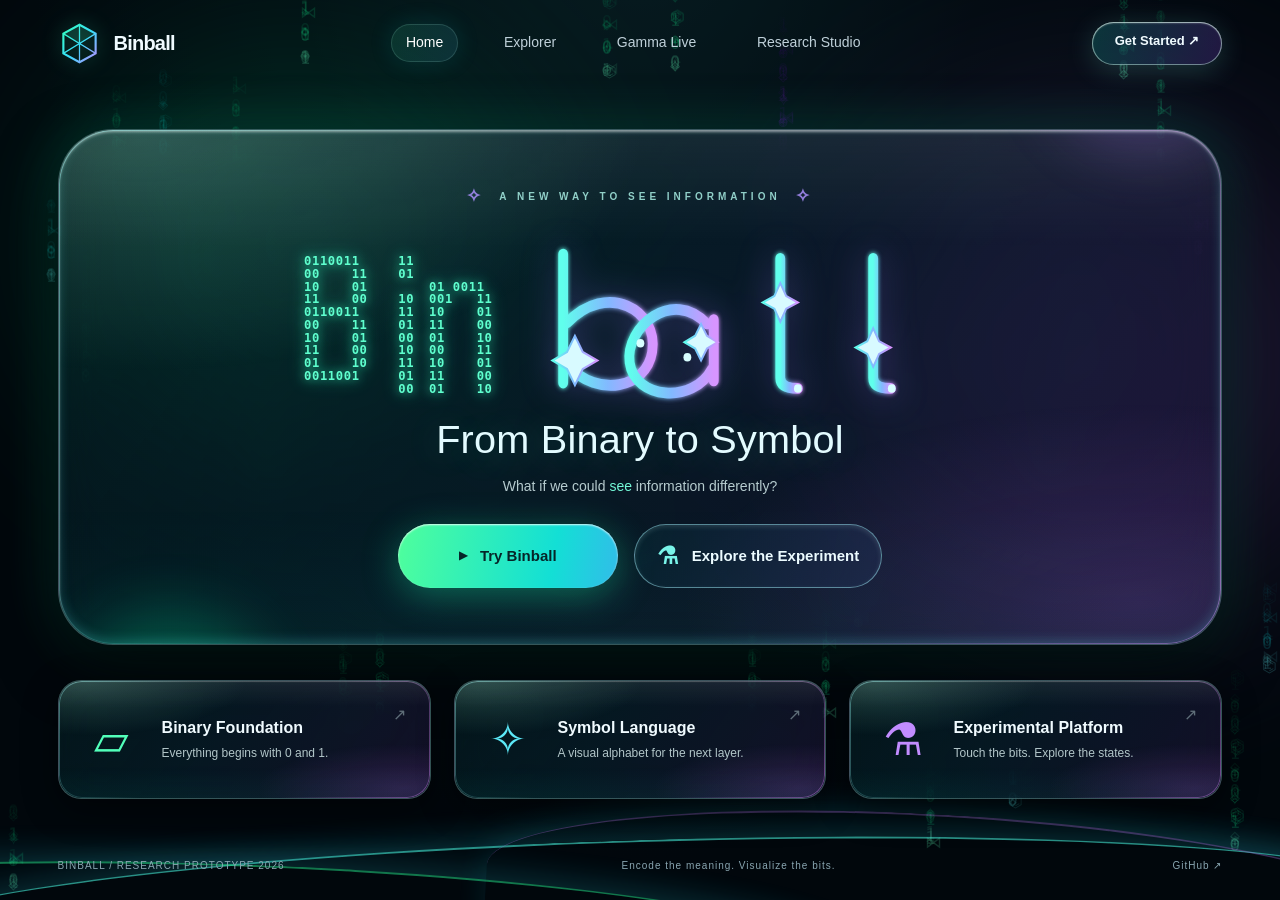
==== commit a07ec8cf: "feat(site): launch liquid-glass Binball home, explorer and Gamma Live" ====
--- a/index.html
+++ b/index.html
@@ -3,630 +3,40 @@
 <head>
   <meta charset="utf-8">
   <meta name="viewport" content="width=device-width, initial-scale=1, viewport-fit=cover">
-  <meta name="theme-color" content="#0b0c17">
-  <meta name="description" content="Binbol research studio: semantic visual coding, binary encoding, and experimental compression.">
-  <title>Binbol — From Binary to Symbol</title>
-  <style>
-:root{color-scheme:dark;--bg:#0b0c17;--surface:#141726;--line:rgba(180,181,230,.16);--fg:#eeeefd;--muted:#a5a7c4;--violet:#b49aff;--gold:#f0ce8a;--green:#8be0bd}
-*{box-sizing:border-box}html{scroll-behavior:smooth;scroll-padding-top:84px}body{background:var(--bg);color:var(--fg);margin:0;font:15px/1.65 Inter,ui-sans-serif,-apple-system,BlinkMacSystemFont,'Segoe UI',sans-serif;overflow-x:hidden}button,input,textarea{font:inherit}button{cursor:pointer}a{color:inherit;text-decoration:none}::selection{background:#8c71c88a}h1,h2,h3,p{margin-top:0}.wrap{width:min(1150px,calc(100% - 42px));margin:auto}.ambient{position:fixed;z-index:-1;pointer-events:none;filter:blur(70px);border-radius:50%;opacity:.25}.ambient-left{width:500px;height:500px;background:#6d43bc;top:-260px;left:-130px}.ambient-right{width:500px;height:430px;background:#93692d;right:-230px;top:240px;opacity:.1}.topbar{display:flex;align-items:center;gap:28px;min-height:82px;border-bottom:1px solid var(--line)}.wordmark{display:flex;align-items:center;gap:9px;font-weight:850;letter-spacing:1.2px;white-space:nowrap}.wordmark .logo{display:grid;place-items:center;font-size:31px;color:var(--violet)}.gold{color:var(--gold)}.topbar nav{margin-left:auto;display:flex;align-items:center;gap:19px}.topbar nav a{font-size:12px;color:var(--muted);transition:color .2s}.topbar nav a:hover{color:#fff}.lab-link{white-space:nowrap;border:1px solid #6a6484;border-radius:999px;font-size:12px;padding:8px 15px}.lab-link span{color:var(--gold)}.hero{padding:90px 0 80px}.eyebrow{color:var(--violet);font-size:11px;letter-spacing:2.1px;font-weight:800;text-transform:uppercase}.live-dot{display:inline-block;width:8px;height:8px;border-radius:50%;background:#75d5ae;box-shadow:0 0 14px #75d5ae;margin-right:9px}.hero h1{font-size:clamp(45px,6.3vw,86px);letter-spacing:-4px;line-height:1.08;margin:28px 0;max-width:920px}.hero h1 em{font-style:normal;background:linear-gradient(105deg,#bfa4ff,#eee1ff 50%,#f2cc80);background-clip:text;color:transparent}.lead{font-size:18px;line-height:1.7;color:var(--muted);max-width:750px}.hero-actions{display:flex;gap:11px;margin:32px 0 30px}.btn{border-radius:13px;display:inline-flex;align-items:center;justify-content:center;gap:10px;padding:11px 19px;font-size:13px;font-weight:750;transition:transform .2s,background .2s,border-color .2s;border:1px solid var(--line);min-height:44px}.btn:hover{transform:translateY(-2px)}.btn.primary{background:linear-gradient(115deg,#a58bf0,#c4a9ff);border-color:transparent;color:#171323}.btn.ghost{background:#ffffff0b;color:#e9e7f4}.hero-tags{display:flex;gap:9px;flex-wrap:wrap}.hero-tags span{font-size:10px;color:#8f8eab;letter-spacing:1.2px}.hero-tags span:not(:last-child)::after{content:'  /';margin-left:8px;color:#6b6481}.section{padding:58px 0 70px;border-top:1px solid var(--line)}.section-head{display:flex;align-items:flex-end;justify-content:space-between;gap:30px;margin-bottom:25px}.section-head h2{font-size:clamp(28px,3.5vw,43px);letter-spacing:-1.3px;line-height:1.17;margin:10px 0 0}.section-head>p{max-width:390px;margin:0;color:var(--muted);font-size:13px}.glass{background:linear-gradient(150deg,rgba(35,36,63,.75),rgba(18,20,34,.85));border:1px solid var(--line);border-radius:20px;box-shadow:0 14px 35px #00000024;backdrop-filter:blur(16px)}.three-grid{display:grid;grid-template-columns:repeat(3,1fr);gap:15px}.tile{padding:25px;min-height:225px}.tile-icon{display:inline-grid;place-items:center;height:62px;min-width:64px;border-radius:18px;background:#342b4d;color:#e8ddff;font-weight:900;font-size:23px}.tile-icon.purple{font:17px ui-monospace,Consolas,monospace;color:#ba9dff}.tile-icon.yellow{color:var(--gold)}.tile h3{margin:17px 0 5px;font-size:17px}.tile p{color:var(--muted);font-size:12px;margin:0;line-height:1.7}.warning{margin-top:16px;padding:15px 20px;border-left:2px solid #a58bf0;background:#a58bf00d;color:#bbb6d4;font-size:12px;border-radius:0 12px 12px 0}.warning strong{color:#ded3fb}.pipeline{padding:24px}.pipeline-steps{display:flex;align-items:center;justify-content:space-between;gap:5px}.stage{background:#181c2e;border:1px solid var(--line);border-radius:15px;min-width:0;flex:1;min-height:121px;display:flex;flex-direction:column;align-items:center;justify-content:center;gap:4px;color:var(--muted);transition:all .25s}.stage:hover{background:#25243e}.stage.active{border-color:#aa8fff;background:#8b72c51f;box-shadow:0 0 0 1px #9377ea22}.stage.active b{color:white}.stage-icon{font-size:24px;color:var(--violet)}.stage b{font-size:12px}.stage small{font-size:10px;color:#8485a5}.pipe-arrow{font-size:20px;color:#807e9d}.pipeline-detail{border-top:1px solid var(--line);margin-top:25px;padding-top:22px;display:grid;grid-template-columns:1fr 1fr;gap:20px;align-items:center}.pipeline-detail h3{margin:8px 0;font-size:20px}.pipeline-detail p{color:var(--muted);font-size:13px;margin:0}.pipeline-controls{display:flex;justify-content:flex-end;gap:10px;margin-top:18px}.compact{padding:7px 15px;min-height:39px}.micro{font-size:11px;color:#9596b0;line-height:1.65;margin:12px 0 0}.workbench{display:grid;grid-template-columns:1fr 1fr;gap:16px}.work-card{padding:22px;min-width:0}.card-title{display:flex;justify-content:space-between;align-items:flex-start;gap:10px;margin-bottom:17px}.card-title small,.card-title>small{font-size:10px;letter-spacing:1.6px;color:var(--violet)}.card-title h3{font-size:19px;margin:4px 0}.text-btn{border:0;background:transparent;color:var(--violet);font-size:12px;font-weight:750;padding:4px 5px}.palette{display:flex;gap:8px;flex-wrap:wrap;margin-bottom:16px}.glyph-key{display:grid;place-items:center;min-width:48px;height:47px;border:1px solid var(--line);background:#242339;border-radius:12px;color:#e9d9ff;font-size:23px}.glyph-key:hover{border-color:var(--violet);background:#392e54}textarea,input{color:var(--fg);background:#0d1120;border:1px solid #38364e;border-radius:12px;outline:none}textarea:focus,input:focus{border-color:#b29cff;box-shadow:0 0 0 3px #b29cff22}#glyph-source{width:100%;min-height:211px;resize:vertical;padding:18px;font:17px/1.9 ui-monospace,SFMono-Regular,Consolas,monospace}.actions{display:flex;flex-wrap:wrap;gap:9px;margin-top:18px}.status{margin-top:13px;color:var(--green);font-size:12px;min-height:25px}.status.error{color:#f19cab}.output-group{margin-top:12px}.output-title{display:flex;align-items:center;justify-content:space-between;margin:0 0 8px;font-size:12px;color:#d9d7e7;font-weight:800}.output-title span{font-size:10px;font-weight:500;color:var(--muted)}.code-surface{background:#0b1020;border:1px solid #282942;border-radius:12px;padding:17px;margin:0;color:#d9d5f1;font:12px/1.75 ui-monospace,Consolas,monospace;white-space:pre-wrap;word-break:break-word;overflow-x:auto;direction:ltr;text-align:left}#c-output{max-height:260px;overflow:auto;min-height:140px}.metricline{display:grid;grid-template-columns:repeat(3,1fr);gap:8px;margin-top:14px}.metricline>div{padding:10px;border:1px solid var(--line);border-radius:12px}.metricline small{display:block;font-size:10px;color:var(--muted)}.metricline strong{display:block;font-size:18px;color:var(--gold)}.compare{margin-top:16px;padding:22px}.compare h3{font-size:17px}.compare-grid{display:grid;grid-template-columns:repeat(4,1fr);gap:11px}.compare-grid>div{min-width:0;padding:15px;border-radius:12px;background:#101426}.compare-grid small{display:block;margin-bottom:10px;color:var(--violet);font-size:11px}.compare-grid code{font:12px/1.7 ui-monospace,Consolas,monospace;color:#e5ddf4;overflow-wrap:anywhere}.form-grid{display:grid;grid-template-columns:1fr 1fr;gap:9px}.form-grid label,.stack-label{display:flex;flex-direction:column;gap:6px;font-size:12px;font-weight:750;color:#dad7e5}.form-grid input{min-height:43px;padding:8px 12px;width:100%}.stack-label{margin-top:14px}.stack-label textarea{padding:12px;min-height:120px;font:13px/1.6 ui-monospace,monospace}.file-label{position:relative;overflow:hidden;cursor:pointer}.file-label input{position:absolute;width:100%;height:100%;opacity:0;left:0;top:0;cursor:pointer}.dict-list{display:flex;flex-direction:column;gap:8px;max-height:450px;overflow:auto}.dict-entry{display:flex;align-items:center;gap:11px;padding:11px;border:1px solid var(--line);border-radius:12px;background:#121626}.dict-symbol{font-size:28px;min-width:39px;text-align:center;color:var(--gold)}.dict-info{min-width:0;flex:1}.dict-info strong{display:block;font-size:12px}.dict-info code{display:block;white-space:pre-wrap;font-size:11px;color:var(--muted)}.remove{font-size:22px;border:0;background:none;color:#f29fae;padding:7px}.roadmap{border-top:1px solid var(--line)}.road-item{display:grid;grid-template-columns:50px 1fr 92px;gap:15px;align-items:center;border-bottom:1px solid var(--line);padding:23px 5px}.number{font:24px ui-monospace,monospace;color:var(--violet)}.road-item h3{font-size:16px;margin:0 0 4px}.road-item p{font-size:12px;color:var(--muted);margin:0}.state{justify-self:end;color:#a7a1bc;font-size:11px;border:1px solid var(--line);border-radius:20px;padding:5px 9px}.footer-actions{display:flex;gap:10px;margin-top:22px;flex-wrap:wrap}footer{display:flex;justify-content:space-between;gap:16px;padding:25px 0 45px;border-top:1px solid var(--line);font-size:10px;letter-spacing:.7px;color:#8585a7}.sr-only{position:absolute;width:1px;height:1px;padding:0;margin:-1px;overflow:hidden;clip:rect(0,0,0,0);white-space:nowrap;border:0}
-@media(max-width:900px){.topbar{flex-wrap:wrap;padding:12px 0}.topbar nav{order:3;flex-basis:100%;justify-content:space-between;margin:0;gap:9px;overflow-x:auto}.lab-link{margin-left:auto}.hero{padding:58px 0 57px}.workbench{grid-template-columns:1fr}.section-head{align-items:flex-start;flex-direction:column;gap:10px}.section-head>p{max-width:100%}.compare-grid{grid-template-columns:repeat(2,1fr)}}
-@media(max-width:650px){.wrap{width:calc(100% - 26px)}.topbar{gap:12px}.topbar nav a{font-size:11px}.wordmark{font-size:13px}.lab-link{font-size:10px;padding:7px 10px}.hero h1{letter-spacing:-2.2px;font-size:44px}.lead{font-size:15px}.hero-actions{flex-wrap:wrap}.three-grid{grid-template-columns:1fr}.tile{min-height:0;padding:22px}.section{padding:39px 0 50px}.pipeline{padding:15px}.pipeline-steps{gap:3px}.stage{min-height:94px;padding:4px 2px;border-radius:9px}.stage-icon{font-size:19px}.stage b{font-size:10px}.stage small{display:none}.pipe-arrow{font-size:11px}.pipeline-detail{grid-template-columns:1fr;gap:15px}.work-card{padding:16px}.compare{padding:16px}.compare-grid{grid-template-columns:1fr 1fr}.metricline strong{font-size:15px}.metricline small{font-size:9px}.road-item{grid-template-columns:35px 1fr;gap:10px}.road-item .state{grid-column:2;justify-self:start}.road-item h3{font-size:14px}footer{flex-direction:column}.btn{font-size:12px}}
-@media(prefers-reduced-motion:reduce){html{scroll-behavior:auto}*,*::before,*::after{animation:none!important;transition:none!important}}
-
-
-/* Binbol v0.3: accessible high-contrast pipeline and network/bitfield labs. */
-.topbar nav{flex-wrap:wrap;row-gap:4px}
-.stage{border-color:#6e648d;background:#22223d;color:#f1eaff;min-height:138px}
-.stage.active{border-color:#c3a5ff;background:#493a70;box-shadow:0 0 0 2px #a98aff55,0 0 24px #ae80ff24;transform:translateY(-2px)}
-.stage b{font-size:14px}.stage small{font-size:11px;color:#c3bfdc}.stage-icon{font-size:30px;color:#d2b9ff}
-.stage.active .stage-icon{color:#fff}
-.pipe-arrow{color:#b59eff;text-shadow:0 0 13px #a580ef;animation:arrow-glow 1.8s infinite}
-@keyframes arrow-glow{50%{opacity:.36;transform:translateX(2px)}}
-.explain-strip{padding:17px 20px;margin-bottom:17px;display:flex;gap:10px;flex-wrap:wrap;color:#d1cce6;font-size:13px}.explain-strip strong{color:#e5d6ff}
-.explain-strip code{color:#fff}.net-layout{margin-bottom:17px}
-.net-select{min-height:44px;border:1px solid #6b6185;border-radius:11px;background:#101222;color:#e4dff1;padding:10px;width:100%}
-#net-source,#net-dictionary{width:100%;min-height:84px;resize:vertical;padding:13px 15px;font:13px/1.7 ui-monospace,Consolas,monospace}
-#net-source{min-height:175px}.tiny-label{font-size:10px;color:#b9a4f9;letter-spacing:1.1px}
-.network-metrics{display:grid;grid-template-columns:repeat(2,1fr);gap:9px}
-.network-metrics>div{padding:12px 14px;border:1px solid #6e608b;border-radius:11px;background:#0f1327}
-.network-metrics small{display:block;color:#bdb3da;font-size:11px}.network-metrics strong{font-size:22px;color:#f6edff;display:block}
-#net-hex{max-height:150px;min-height:85px;overflow:auto;font-size:11px}
-#net-decoded{min-height:100px;max-height:165px;overflow:auto;white-space:pre-wrap}
-.transfer-view,.bitfield-block{padding:22px;margin:18px 0}.transfer-track{display:grid;grid-template-columns:repeat(5,minmax(0,1fr));gap:10px;align-items:center;margin-top:15px}
-.transfer-step{min-height:112px;display:flex;align-items:center;justify-content:center;gap:1px;flex-direction:column;background:#161a31;border:1px solid #6e648d;border-radius:15px;color:#c9bddf;position:relative;transition:all .25s;cursor:pointer}
-.transfer-step:not(:last-child)::after{content:'›';position:absolute;right:-12px;color:#cdb2ff;font-size:24px;z-index:2}
-.transfer-step b{color:#ddd5ee;font-size:13px}.transfer-step small{font-size:11px;color:#aaa3c4}
-.transfer-step.is-current{background:#453567;border-color:#d9b9ff;box-shadow:0 0 24px #b383ff66;transform:translateY(-3px)}
-.transfer-step.is-current b,.transfer-step.is-current .transfer-icon{color:#fff}
-.transfer-icon{font-size:29px;line-height:1.3;color:#c3a4fc}
-.transfer-packet{display:flex;align-items:center;gap:12px;margin-top:20px;padding:16px 17px;border-radius:13px;background:#0c1021;border:1px solid #686088;color:#e1d8f2;min-height:60px;font-size:13px}
-.signal-dot{width:11px;height:11px;border-radius:50%;background:#b9a2ff;box-shadow:0 0 0 5px #a07dff20,0 0 17px #af81ff;flex-shrink:0;animation:signal 1.5s infinite}
-@keyframes signal{50%{box-shadow:0 0 0 10px #a07dff06,0 0 24px #af81ff}}
-.bitfield-block .section-head{margin-bottom:19px}.bit-controls{display:grid;grid-template-columns:repeat(4,1fr);gap:12px}
-.bit-controls label{font-size:12px;color:#e4ddf5;background:#101426;border:1px solid #635b80;border-radius:12px;padding:12px;display:grid;grid-template-columns:1fr auto;gap:5px}
-.bit-controls input{grid-column:1/-1;width:100%;accent-color:#b596ff}.bit-controls output{color:#f3d39b;font-size:14px;font-weight:800}
-.field-visual{display:flex;gap:4px;margin-top:19px;min-height:64px}
-.field-bit{flex:1 1 0;min-width:0;display:flex;align-items:center;justify-content:center;border-radius:5px;font:700 14px ui-monospace,monospace;border:1px solid #ffffff36;color:#fff}
-.field-bit.op{background:#6a3eb1}.field-bit.mode{background:#1f827c}.field-bit.reg{background:#8b6226}.field-bit.operand{background:#315c9a}
-.bit-summary{display:flex;gap:14px;align-items:center;flex-wrap:wrap;margin-top:12px;color:#c9c2e0;font-size:12px}.bit-summary strong{color:#f3d39b;font-size:23px}
-.bit-summary #bf-binary{font:600 14px ui-monospace,monospace}
-@media(max-width:650px){.topbar nav{gap:12px;overflow-x:auto;flex-wrap:nowrap}.pipeline-steps{overflow-x:auto;justify-content:flex-start;scroll-snap-type:x mandatory;gap:8px;padding:6px 3px 17px}.stage{min-width:114px;flex:0 0 114px;min-height:130px;scroll-snap-align:center}.stage b{font-size:13px}.stage small{display:block;font-size:10px}.stage-icon{font-size:28px}.pipe-arrow{flex:0 0 auto;font-size:16px}.pipeline-controls{justify-content:space-between;flex-wrap:wrap}.transfer-view,.bitfield-block{padding:15px}.transfer-track{grid-template-columns:repeat(5,1fr);gap:5px}.transfer-step{min-height:94px;border-radius:10px}.transfer-step b{font-size:10px}.transfer-step small{font-size:9px}.transfer-icon{font-size:20px}.transfer-step:not(:last-child)::after{right:-8px;font-size:16px}.bit-controls{grid-template-columns:repeat(2,1fr);gap:8px}.field-visual{gap:2px}.field-bit{font-size:11px;border-radius:3px}.bit-summary #bf-binary{font-size:12px}.network-metrics strong{font-size:19px}}
-@media(prefers-reduced-motion:reduce){.signal-dot,.pipe-arrow{animation:none}}
-
-/* v0.4: conceptual security research panel; no cryptographic operation is simulated. */
-.security-cards{display:grid;grid-template-columns:repeat(3,minmax(0,1fr));gap:15px;margin-bottom:16px}
-.security-card{padding:22px;min-width:0}.security-card h3{margin:10px 0}.security-card p{font-size:14px;line-height:1.65;color:#d0cbe0}.security-card small{font-size:10px;letter-spacing:1.2px;color:#c6afff}
-.security-symbol{font-size:30px;color:#b7a0f4}.security-flow{padding:24px}.secure-steps{display:flex;gap:8px;align-items:center;justify-content:space-between;flex-wrap:wrap;margin:20px 0}
-.secure-steps span{padding:13px 14px;border-radius:12px;border:1px solid #8573ac;background:#1d1b36;color:#f3ecff;font-size:13px;font-weight:700}.secure-steps b{color:#d2b9ff}
-.security-flow .micro{margin-top:12px}.security-flow a{color:#d7b8ff;text-decoration:underline;text-underline-offset:3px}
-@media(max-width:760px){.security-cards{grid-template-columns:1fr}.security-card{padding:18px}.security-flow{padding:16px}.secure-steps{justify-content:flex-start;gap:7px}.secure-steps span{padding:10px 11px;font-size:11px}}
-
-</style>
+  <meta name="theme-color" content="#030d10">
+  <meta name="description" content="Binball — From Binary to Symbol. An experimental visual language for bits, meaning and measurable representations.">
+  <title>Binball — From Binary to Symbol</title>
+  <link rel="icon" href="assets/favicon.svg" type="image/svg+xml">
+  <link rel="stylesheet" href="assets/site.css">
+  <script src="assets/site.js" defer></script>
 </head>
-<body>
-  <div class="ambient ambient-left"></div><div class="ambient ambient-right"></div>
-  <header class="topbar wrap">
-    <a href="#top" class="wordmark" aria-label="Binbol home"><span class="logo">◈</span><span>BIN<span class="gold">BOL</span></span></a>
-    <nav aria-label="Primary"><a href="#why">Concept</a><a href="#pipeline">Pipeline</a><a href="#transfer">Network Lab</a><a href="#language">GlyphScript</a><a href="#dictionary">Dictionary</a><a href="#security">Security</a><a href="#roadmap">Roadmap</a></nav>
-    <a class="lab-link" href="#transfer">Open network lab <span aria-hidden="true">↗</span></a>
-  </header>
-  <main id="top" class="wrap">
-    <section class="hero">
-      <div class="eyebrow"><span class="live-dot"></span> EXPERIMENTAL RESEARCH · V0.4</div>
-      <h1>Encode the meaning.<br><em>Visualize the bits.</em></h1>
-      <p class="lead">Build a language where one semantic instruction can be written as a word, a visual glyph, or a binary identifier. Verify what really becomes smaller, faster, or easier to understand.</p>
-      <div class="hero-actions"><a class="btn primary" href="#transfer">Try the network demo <span aria-hidden="true">↗</span></a><a class="btn ghost" href="#transfer">Explore network encoding</a></div>
-      <div class="hero-tags"><span>SEMANTIC IDS</span><span>BITFIELDS</span><span>GLYPH RENDERING</span><span>VIRTUAL MACHINE</span></div>
-    </section>
-    <section id="why" class="section">
-      <div class="section-head"><div><span class="eyebrow">01 / THE PROJECT</span><h2>One concept. Three representations.</h2></div><p>We are not inventing information out of nothing. We are designing how to encode, interpret, render and measure it.</p></div>
-      <div class="three-grid">
-        <article class="glass tile"><span class="tile-icon">{ }</span><h3>Semantic meaning</h3><p>An operation has an explicit contract: SET, ADD, SUBTRACT, PRINT. A dictionary maps optional symbols and words to this meaning.</p></article>
-        <article class="glass tile"><span class="tile-icon purple">0101</span><h3>Binary storage</h3><p>The engine stores opcodes and operands as bytes or bitfields. The target system determines how we pack and decode identifiers.</p></article>
-        <article class="glass tile"><span class="tile-icon yellow">◈</span><h3>Visual language</h3><p>Glyphs, colors, patterns and stories are alternative views of the same structure, not new bits hidden inside a picture.</p></article>
+<body data-page="home">
+  <canvas id="symbol-rain" aria-hidden="true"></canvas>
+  <div class="aurora aurora-a" aria-hidden="true"></div><div class="aurora aurora-b" aria-hidden="true"></div>
+  <div class="site-shell">
+    <header class="site-header">
+      <a class="brand" href="index.html" aria-label="Binball home"><span class="brand-crystal" aria-hidden="true"><svg viewBox="0 0 48 48"><defs><linearGradient id="gem" x1="0" y1="0" x2="1" y2="1"><stop stop-color="#34ffbb"/><stop offset=".52" stop-color="#39ddfd"/><stop offset="1" stop-color="#bb8aff"/></linearGradient></defs><path d="M24 3 42 13v22L24 45 6 35V13z" fill="none" stroke="url(#gem)" stroke-width="2.4"/><path d="m24 3 0 42M6 13l18 11 18-11M6 35l18-11 18 11" stroke="url(#gem)" stroke-width="1.4" fill="none"/><path d="m24 24 18-11-18-10L6 13z" fill="#42f8c0" opacity=".13"/></svg></span><span>Binball</span></a>
+      <nav class="primary-nav" aria-label="Main navigation"><a class="active" aria-current="page" href="index.html">Home</a><a href="explorer.html">Explorer</a><a href="explorer.html#gamma">Gamma Live</a><a href="studio.html">Research Studio</a></nav>
+      <a class="nav-action glass-button" href="explorer.html">Get Started <span aria-hidden="true">↗</span></a>
+    </header>
+    <main class="home-main" id="top">
+      <section class="hero-glass liquid-panel" aria-labelledby="hero-title">
+        <div class="hero-topline"><span class="tiny-spark">✧</span> A NEW WAY TO SEE INFORMATION <span class="tiny-spark">✧</span></div>
+        <h1 id="hero-title" class="sr-only">Binball — From Binary to Symbol</h1>
+        <div class="hero-mark" role="img" aria-label="Bin in binary digits, bol in a symbolic alphabet"><div id="binary-word" class="binary-word" aria-hidden="true"></div><div class="symbol-word" aria-hidden="true"><svg class="glyph-logo" viewBox="0 0 460 160" preserveAspectRatio="none" xmlns="http://www.w3.org/2000/svg"><defs><linearGradient id="runes" x1="0" y1="0" x2="1" y2="0"><stop stop-color="#60ffec"/><stop offset=".5" stop-color="#82b9ff"/><stop offset="1" stop-color="#d795ff"/></linearGradient><filter id="soft-glow" x="-30%" y="-40%" width="160%" height="180%"><feGaussianBlur stdDeviation="2.4" result="blur"/><feMerge><feMergeNode in="blur"/><feMergeNode in="SourceGraphic"/></feMerge></filter></defs><g stroke="url(#runes)" fill="none" stroke-width="10" stroke-linecap="round" stroke-linejoin="round" filter="url(#soft-glow)"><path d="M38 14v120M42 78C83 39 136 66 129 105c-6 34-55 43-86 13"/><path d="M185 79c-35-34-84 3-79 36 5 34 65 39 84 6M192 75v57"/><path d="M260 18v111q0 10 18 10"/><path d="M355 18v111q0 10 18 10"/></g><g fill="#d8faff" stroke="url(#runes)" stroke-width="2"><path d="m50 90 8 15 15 8-15 8-8 15-8-15-15-8 15-8z"/><path d="m179 79 6 11 11 6-11 6-6 11-6-11-11-6 11-6z"/><path d="m260 41 6 12 12 6-12 6-6 12-6-12-12-6 12-6z"/><path d="m355 83 6 12 12 6-12 6-6 12-6-12-12-6 12-6z"/></g><g fill="#d8ffff"><circle cx="117" cy="97" r="4"/><circle cx="165" cy="110" r="4"/><circle cx="278" cy="139" r="4"/><circle cx="374" cy="139" r="4"/></g></svg></div></div>
+        <p class="hero-subtitle">From Binary to Symbol</p>
+        <p class="hero-lead">What if we could <span>see</span> information differently?</p>
+        <div class="hero-actions"><a href="explorer.html" class="button button-primary"><span aria-hidden="true">▶</span> Try Binball</a><a href="studio.html" class="button button-secondary"><span class="button-glyph" aria-hidden="true">⚗</span> Explore the Experiment</a></div>
+        <div class="glass-corner corner-1" aria-hidden="true"></div><div class="glass-corner corner-2" aria-hidden="true"></div>
+      </section>
+      <div class="feature-row" aria-label="Key features">
+        <a class="feature-card liquid-panel" href="explorer.html"><span class="feature-icon mint" aria-hidden="true">▱</span><span><strong>Binary Foundation</strong><small>Everything begins with 0 and 1.</small></span><span class="feature-arrow" aria-hidden="true">↗</span></a>
+        <a class="feature-card liquid-panel" href="explorer.html"><span class="feature-icon cyan" aria-hidden="true">✧</span><span><strong>Symbol Language</strong><small>A visual alphabet for the next layer.</small></span><span class="feature-arrow" aria-hidden="true">↗</span></a>
+        <a class="feature-card liquid-panel" href="explorer.html#gamma"><span class="feature-icon violet" aria-hidden="true">⚗</span><span><strong>Experimental Platform</strong><small>Touch the bits. Explore the states.</small></span><span class="feature-arrow" aria-hidden="true">↗</span></a>
       </div>
-      <div class="warning"><strong>Research rule:</strong> Fewer visible symbols do not automatically mean fewer stored bytes or faster compiled code. We measure the entire encoded format, including its dictionary and runtime costs.</div>
-    </section>
-    <section id="pipeline" class="section">
-      <div class="section-head"><div><span class="eyebrow">02 / SYSTEM EXPLORER</span><h2>Follow one instruction.</h2></div><p>Conceptual disk → RAM → decoder → CPU/VM → visual output. Tap each stage to inspect what it does.</p></div>
-      <div class="glass pipeline">
-        <div class="pipeline-steps" role="group" aria-label="Pipeline stages">
-          <button class="stage active" type="button" data-stage="0"><span class="stage-icon">▤</span><b>Disk</b><small>Stored bytes</small></button>
-          <span class="pipe-arrow" aria-hidden="true">→</span>
-          <button class="stage" type="button" data-stage="1"><span class="stage-icon">▦</span><b>RAM</b><small>Byte buffer</small></button>
-          <span class="pipe-arrow" aria-hidden="true">→</span>
-          <button class="stage" type="button" data-stage="2"><span class="stage-icon">⌘</span><b>Decoder</b><small>Opcode + data</small></button>
-          <span class="pipe-arrow" aria-hidden="true">→</span>
-          <button class="stage" type="button" data-stage="3"><span class="stage-icon">⚙</span><b>Virtual CPU</b><small>State change</small></button>
-          <span class="pipe-arrow" aria-hidden="true">→</span>
-          <button class="stage" type="button" data-stage="4"><span class="stage-icon">◈</span><b>Renderer</b><small>Symbol view</small></button>
-        </div>
-        <div class="pipeline-detail"><div><div class="eyebrow" id="stage-label">STEP 1 / 5</div><h3 id="stage-title">Disk: the binary file</h3><p id="stage-copy">A file contains bytes, not pictures of symbols. Our example program begins with an opcode and its operand.</p></div><pre id="stage-data" class="code-surface">10 0A 30 03 40</pre></div>
-        <div class="pipeline-controls"><button type="button" class="btn ghost compact" id="auto-stage">▶ Play tour</button><button type="button" class="btn ghost compact" id="prev-stage">← Previous</button><button type="button" class="btn primary compact" id="next-stage">Next stage →</button></div>
-        <p class="micro">Conceptual visualization only: actual OS paging, caches, registers and CPU instruction fetch are more complex; the demonstration VM executes JavaScript, not native processor opcodes.</p>
-      </div>
-    </section>
-    <section id="transfer" class="section">
-      <div class="section-head"><div><span class="eyebrow">03 / TWO-COMPUTER NETWORK LAB</span><h2>Send meaning, not repeated text.</h2></div><p>Enter your own phrase and message. Watch a real binary packet travel from sender to receiver. Compare shared vs embedded dictionary costs.</p></div>
-      <div class="glass explain-strip"><strong>One byte = one choice from 256 IDs.</strong><span>IDs 0–255 can each name a pre-agreed entry. That does not store 256 independent values in eight bits. Our prototype uses ID <code>01</code> for one phrase.</span></div>
-      <div class="workbench net-layout">
-        <article class="glass work-card">
-          <div class="card-title"><div><small>SENDER / MACHINE A</small><h3>Compose a message</h3></div><span class="tiny-label">UTF-8 INPUT</span></div>
-          <label class="stack-label" for="net-dictionary">Dictionary phrase (ID 01)<textarea id="net-dictionary" rows="2" spellcheck="false">player.health -= damage;
-</textarea></label>
-          <label class="stack-label" for="net-source">Source message<textarea id="net-source" rows="6" spellcheck="false">player.health -= damage;
-player.health -= damage;
-player.health -= damage;
-player.health -= damage;
-player.health -= damage;
-player.health -= damage;
-player.health -= damage;
-player.health -= damage;
-</textarea></label>
-          <label class="stack-label" for="net-mode">Dictionary transport<select id="net-mode" class="net-select"><option value="shared">Pre-shared (both computers know dictionary)</option><option value="embedded">Self-contained (send dictionary with packet)</option></select></label>
-          <div class="actions"><button type="button" class="btn primary" id="net-send">▶ Encode · Send · Decode</button><button type="button" class="btn ghost" id="net-sample">Load Hebrew sample</button></div>
-          <p class="micro">Pre-shared only works if both machines already have the identical dictionary. The 7-byte header is counted. No actual network traffic is sent; this is a local protocol simulation.</p>
-        </article>
-        <article class="glass work-card">
-          <div class="card-title"><div><small>RECEIVER / MACHINE B</small><h3>Verify round-trip</h3></div><span id="net-status" class="tiny-label">READY</span></div>
-          <div class="network-metrics"><div><small>Raw UTF-8</small><strong id="net-raw">—</strong></div><div><small>Packet size</small><strong id="net-packed">—</strong></div><div><small>Difference</small><strong id="net-gain">—</strong></div><div><small>Dictionary hits</small><strong id="net-hits">—</strong></div><div><small>Gzip baseline</small><strong id="net-gzip">—</strong></div></div>
-          <div class="output-group"><div class="output-title">Packet bytes, hex <span id="net-packet-note">complete size counted</span></div><pre id="net-hex" class="code-surface"></pre></div>
-          <div class="output-group"><div class="output-title">Decoded source <span>exact original, or failure</span></div><pre id="net-decoded" class="code-surface" dir="auto"></pre></div>
-          <div class="actions"><button class="btn ghost" type="button" id="net-download">↓ Download .bnb</button><label class="btn ghost file-label">↑ Open .bnb <input id="net-open" type="file" accept=".bnb,application/octet-stream"></label><button class="btn ghost" type="button" id="net-wrong">Test wrong dictionary</button></div>
-          <div id="net-alert" class="status" role="status" aria-live="polite"></div>
-        </article>
-      </div>
-      <div class="glass transfer-view">
-        <div class="card-title"><div><small>ANIMATED / CONCEPTUAL TRANSPORT</small><h3>From A to B — every step</h3></div><button class="btn ghost compact" id="net-play" type="button">▶ Replay</button></div>
-        <div class="transfer-track" id="transfer-track" aria-label="Network transmission stages">
-          <button data-netstage="0" class="transfer-step" type="button"><span class="transfer-icon">⌨</span><b>Source</b><small>Text</small></button>
-          <button data-netstage="1" class="transfer-step" type="button"><span class="transfer-icon">▦</span><b>Encode</b><small>ID + literal</small></button>
-          <button data-netstage="2" class="transfer-step" type="button"><span class="transfer-icon">⇢</span><b>Link</b><small>Bytes</small></button>
-          <button data-netstage="3" class="transfer-step" type="button"><span class="transfer-icon">⌘</span><b>Decode</b><small>Dictionary</small></button>
-          <button data-netstage="4" class="transfer-step" type="button"><span class="transfer-icon">✓</span><b>Output</b><small>Verify</small></button>
-        </div>
-        <div class="transfer-packet" id="transfer-packet"><span class="signal-dot"></span><span id="net-stage-caption">Create the source text on machine A.</span></div>
-      </div>
-      <div class="glass bitfield-block">
-        <div class="section-head"><div><span class="eyebrow">04 / BITFIELD DESIGNER</span><h2>One 16-bit word. Four fields.</h2></div><p>Choose how 16 bits are divided; each field controls a different aspect of a *single* instruction. Packing reduces padding, not the amount of information required.</p></div>
-        <div class="bit-controls">
-          <label>Opcode · 4 bits<input id="bf-op" type="range" min="0" max="15" value="3"><output id="bf-op-val">3</output></label>
-          <label>Mode · 2 bits<input id="bf-mode" type="range" min="0" max="3" value="2"><output id="bf-mode-val">2</output></label>
-          <label>Register · 4 bits<input id="bf-reg" type="range" min="0" max="15" value="5"><output id="bf-reg-val">5</output></label>
-          <label>Operand · 6 bits<input id="bf-operand" type="range" min="0" max="63" value="27"><output id="bf-operand-val">27</output></label>
-        </div>
-        <div class="field-visual" id="bf-visual" aria-label="16-bit field breakdown"></div>
-        <div class="bit-summary"><span id="bf-binary">—</span><strong id="bf-hex">—</strong><span>2 bytes / 65,536 distinct combinations</span></div>
-        <p class="micro">This field layout is illustrative, not an ARM instruction format. Some combinations may be invalid in a real ISA; register width, decoding and alignment determine real-world cost.</p>
-      </div>
-    </section>
-    <section id="language" class="section">
-      <div class="section-head"><div><span class="eyebrow">05 / INTERACTIVE SEMANTIC LANGUAGE</span><h2>Write a tiny program as glyphs.</h2></div><p>A safe, intentionally small language. The symbol is syntax, its expansion defines behavior, and the bytecode runs in an educational VM.</p></div>
-      <div class="workbench">
-        <article class="glass work-card"><div class="card-title"><div><small>EDIT / GLYPHSCRIPT</small><h3>Symbolic source</h3></div><button class="text-btn" id="reset-program">Reset</button></div>
-          <div class="palette" id="glyph-palette" aria-label="Insert a symbol"></div>
-          <label class="sr-only" for="glyph-source">GlyphScript source</label>
-          <textarea id="glyph-source" spellcheck="false" autocapitalize="off" aria-describedby="source-tip">◈ 10
-⊖ 3
-◎</textarea>
-          <p class="micro" id="source-tip">Each line: one registered symbol and an optional value from 0–255. Tap a symbol to insert an instruction at the cursor.</p>
-          <div class="actions"><button class="btn primary" id="compile" type="button">Compile & run <span aria-hidden="true">▶</span></button><button class="btn ghost" id="download-bytes" type="button">Save .gfb</button></div><div class="status" id="run-status" role="status">Ready for compilation.</div>
-        </article>
-        <article class="glass work-card"><div class="card-title"><div><small>EXPAND / VERIFY</small><h3>See every layer</h3></div></div>
-          <div class="output-group"><div class="output-title">Equivalent C code <button class="text-btn" id="copy-c">Copy</button></div><pre id="c-output" class="code-surface" aria-live="polite"></pre></div>
-          <div class="output-group"><div class="output-title">Bytecode <span id="bytecount">—</span></div><pre id="binary-output" class="code-surface" aria-live="polite"></pre></div>
-          <div class="output-group"><div class="output-title">Execution output <span>JS reference VM</span></div><pre id="vm-output" class="code-surface" aria-live="polite"></pre></div>
-          <div class="metricline"><div><small>Glyph source UTF-8</small><strong id="glyph-size">—</strong></div><div><small>Bytecode payload</small><strong id="code-size">—</strong></div><div><small>Reconstruction</small><strong id="reconstruct-result">—</strong></div></div>
-        </article>
-      </div>
-      <div class="compare glass"><h3>Four views of one program</h3><div class="compare-grid"><div><small>Conventional C</small><code>int value = 10;<br>value -= 3;<br>printf("%d\\n", value);</code></div><div><small>Hebrew-style concept</small><code dir="rtl">קבע ערך ל־10<br>הפחת 3<br>הדפס ערך</code></div><div><small>GlyphScript</small><code>◈ 10<br>⊖ 3<br>◎</code></div><div><small>Binary instructions</small><code>10 0A<br>30 03<br>40</code></div></div><p class="micro">The Hebrew column is a conceptual comparison with Hebrew++ rather than a claim about its exact historical syntax. Our binary VM is not a C compiler; it executes a small subset of arithmetic actions.</p></div>
-    </section>
-    <section id="dictionary" class="section">
-      <div class="section-head"><div><span class="eyebrow">06 / DICTIONARY DESIGNER</span><h2>Give a symbol a meaning.</h2></div><p>Build a named macro that expands to a sequence of allowed VM operations. No arbitrary JavaScript, C, or shell commands execute here.</p></div>
-      <div class="workbench dict-layout"><article class="glass work-card"><div class="card-title"><h3>Create a template</h3><span class="micro">Safe instruction DSL</span></div>
-        <div class="form-grid"><label>Symbol<input id="macro-symbol" type="text" maxlength="12" value="🌊" placeholder="🌊" autocomplete="off"></label><label>Name<input id="macro-name" type="text" maxlength="48" value="Wave & print" placeholder="Wave & print"></label></div>
-        <label class="stack-label">Expansion (one operation per line)<textarea id="macro-body" rows="4" spellcheck="false">ADD $n
-PRINT</textarea></label>
-        <div class="actions"><button id="add-macro" class="btn primary" type="button">Add symbol</button><button id="export-dict" class="btn ghost" type="button">Export JSON</button><label class="btn ghost file-label">Import JSON<input id="import-dict" type="file" accept="application/json,.json"></label></div><div class="status" id="dict-status" role="status">$n is the optional operand supplied by the symbolic source line.</div>
-      </article>
-      <article class="glass work-card"><div class="card-title"><h3>Current dictionary</h3><small id="dict-count">—</small></div><div id="dict-list" class="dict-list"></div><p class="micro">Built-in instructions have fixed opcodes. Custom symbols are source-level macros and may expand into multiple instructions; their JSON dictionary is required to interpret custom source files.</p></article></div>
-    </section>
-<section id="security" class="section">
-  <div class="section-head"><div><span class="eyebrow">07 / SECURITY RESEARCH</span><h2>Hidden meaning is not encryption.</h2></div><p>Binbol can compact or disguise familiar phrases, but a private dictionary cannot guarantee confidentiality or integrity. Security is an independent layer, with its own costs and threat model.</p></div>
-  <div class="security-cards">
-    <article class="glass security-card"><span class="security-symbol">▦</span><h3>Semantic IDs</h3><p><strong>01</strong> could mean a long phrase to peers with a dictionary. Patterns, lengths and repeat counts remain visible.</p><small>ENCODING, NOT CRYPTOGRAPHY</small></article>
-    <article class="glass security-card"><span class="security-symbol">⇄</span><h3>Dictionary rotation</h3><p>Remapping IDs changes the packet representation; it does not give the guarantees of cryptographic key rotation or tamper detection.</p><small>OBFUSCATION, NOT ENCRYPTION</small></article>
-    <article class="glass security-card"><span class="security-symbol">♢</span><h3>Authenticated encryption</h3><p>A future vetted AEAD/E2E layer can protect the encoded payload. Nonces, authentication tags, key management and protocol framing cost extra bytes.</p><small>STANDARD CRYPTO · FUTURE WORK</small></article>
+    </main>
+    <footer class="site-footer"><span>BINBALL / RESEARCH PROTOTYPE <span id="copyright-year"></span></span><span>Encode the meaning. Visualize the bits.</span><a href="https://github.com/DorManDel/Binbol" target="_blank" rel="noopener noreferrer">GitHub ↗</a></footer>
   </div>
-  <div class="glass security-flow">
-    <div class="card-title"><div><small>PROPOSED DESIGN · NOT YET IMPLEMENTED</small><h3>Encode first. Protect separately.</h3></div><span class="tiny-label">THREAT MODEL REQUIRED</span></div>
-    <div class="secure-steps"><span>Source</span><b aria-hidden="true">→</b><span>Binbol codec</span><b aria-hidden="true">→</b><span>AEAD protect</span><b aria-hidden="true">→</b><span>Network</span><b aria-hidden="true">→</b><span>Verify + decode</span></div>
-    <p class="micro"><strong>Important:</strong> combining compression with encryption can leak secrets through ciphertext length when attacker-controlled input and secret data share a compression context. We must evaluate this before enabling secure transport.</p>
-    <p class="micro">Current BNB1 packets use only a 16-bit noncryptographic dictionary checksum. Do not use them to protect confidential data or authenticate messages. The full ZIP package contains the Hebrew threat-model document and a curated reference guide.</p>
-  </div>
-</section>
-    <section id="roadmap" class="section"><div class="section-head"><div><span class="eyebrow">08 / RESEARCH PLAN</span><h2>Build small. Measure honestly.</h2></div><p>Each milestone must end with a runnable demonstration, reproducible tests and recorded limitations.</p></div>
-      <div class="roadmap">
-        <div class="road-item"><span class="number">00</span><div><h3>Define the experiment</h3><p>Terminology, hypotheses, success metrics, file formats and baseline comparisons.</p></div><span class="state">Foundation</span></div>
-        <div class="road-item"><span class="number">01</span><div><h3>Binary ↔ glyph</h3><p>Round-trip test, MicroGlyph, 1–64-bit IDs, packed / aligned / variable-length encoding.</p></div><span class="state">Prototype</span></div>
-        <div class="road-item"><span class="number">02</span><div><h3>Semantic dictionary ↔ language</h3><p>Template editor, restricted parser, C view, safe VM, custom dictionary export.</p></div><span class="state">Demo</span></div>
-        <div class="road-item"><span class="number">03</span><div><h3>Shared dictionary & compiler</h3><p>Versioned IDs, strict binary file format, parser/AST, static validation, native C runner.</p></div><span class="state">Planned</span></div>
-        <div class="road-item"><span class="number">04</span><div><h3>Adaptive profiling</h3><p>Benchmarks versus raw UTF-8, Brotli / Zstd; storage, CPU, RAM and reliable round-trips.</p></div><span class="state">Planned</span></div>
-        <div class="road-item"><span class="number">05</span><div><h3>Quantization, media, authoring UX</h3><p>Explicit lossy modes, image/audio experiments, accessible symbol palettes, IDE plugins.</p></div><span class="state">Research</span></div>
-      <div class="road-item"><span class="number">06</span><div><h3>Threat model and secure transport</h3><p>Research a separately authenticated-encryption layer. Never treat dictionary secrecy as encryption; test side-channel risks and real framing costs.</p></div><span class="state">Research</span></div></div><div class="footer-actions"><a href="#transfer" class="btn primary">Open Network Lab ↗</a><a href="#roadmap" class="btn ghost">Read milestone notes</a></div>
-    </section>
-  </main>
-  <footer class="wrap"><span>BINBOL / GLYPHFORGE ENGINE</span><span>No backend. No external runtime. No executable shell actions.</span></footer>
-  <script>
-/* GlyphForge semantic language core v0.2: educational and intentionally sandboxed. */
-(function(root, factory) {
-  const api = factory();
-  if (typeof module === 'object' && module.exports) module.exports = api;
-  root.GlyphSemantic = api;
-})(typeof globalThis !== 'undefined' ? globalThis : this, function() {
-  'use strict';
-  const VERSION = 1;
-  const OPS = Object.freeze({ SET: 0x10, ADD: 0x20, SUB: 0x30, PRINT: 0x40 });
-  const REVERSE = Object.fromEntries(Object.entries(OPS).map(([k,v])=>[v,k]));
-  const DEFAULTS = Object.freeze([
-    {symbol:'◈', name:'Set accumulator', body:'SET $n', locked:true},
-    {symbol:'⊕', name:'Add to accumulator', body:'ADD $n', locked:true},
-    {symbol:'⊖', name:'Subtract from accumulator', body:'SUB $n', locked:true},
-    {symbol:'◎', name:'Print accumulator', body:'PRINT', locked:true}
-  ]);
-  const bytes = s => new TextEncoder().encode(s).length;
-  function cleanMacro(input) {
-    const symbol = String(input.symbol ?? '').trim();
-    const name = String(input.name ?? '').trim();
-    const body = String(input.body ?? '').trim();
-    if (!symbol || [...symbol].length > 10 || /\s/u.test(symbol)) throw Error('Symbol must be 1–10 non-whitespace code points.');
-    if (!name || name.length > 48) throw Error('Name must be 1–48 characters.');
-    const lines = body.split(/\r?\n/u).map(x=>x.trim()).filter(Boolean);
-    if (!lines.length || lines.length > 8) throw Error('Expansion must contain 1–8 operations.');
-    lines.forEach(line => {
-      const m = /^(SET|ADD|SUB|PRINT)(?:\s+(\$n|\d{1,3}))?$/u.exec(line);
-      if (!m) throw Error(`Invalid instruction "${line}". Use SET / ADD / SUB / PRINT.`);
-      if (m[1]==='PRINT' && m[2]) throw Error('PRINT does not take an operand.');
-      if (m[1]!=='PRINT' && !m[2]) throw Error(`${m[1]} needs an operand or $n.`);
-      if (m[2] && m[2] !== '$n' && Number(m[2]) > 255) throw Error('Operands must be between 0 and 255.');
-    });
-    return {symbol,name,body:lines.join('\n')};
-  }
-  function validatedDictionary(custom = []) {
-    if (!Array.isArray(custom) || custom.length > 64) throw Error('Dictionary must contain at most 64 custom entries.');
-    const entries = DEFAULTS.map(x=>({...x}));
-    const used = new Set(entries.map(x=>x.symbol));
-    for (const item of custom) {
-      const next = cleanMacro(item);
-      if (used.has(next.symbol)) throw Error(`Duplicate symbol ${next.symbol}`);
-      used.add(next.symbol); entries.push(next);
-    }
-    return entries;
-  }
-  function compile(source, custom = []) {
-    if (typeof source !== 'string' || source.length > 20000) throw Error('Source length exceeds 20,000 characters.');
-    const dict = validatedDictionary(custom);
-    const lookup = new Map(dict.map(x=>[x.symbol,x]));
-    const lines = source.split(/\r?\n/u).map(s=>s.trim()).filter(s=>s && !s.startsWith('//'));
-    if (lines.length > 1000) throw Error('Maximum 1000 source instructions.');
-    const expanded = [];
-    for (let i=0;i<lines.length;i++) {
-      const m = /^(\S+?)(?:\s+(\d{1,3}))?$/u.exec(lines[i]);
-      if (!m) throw Error(`Line ${i+1}: expected SYMBOL [0..255].`);
-      const [,symbol,raw] = m;
-      const entry = lookup.get(symbol);
-      if (!entry) throw Error(`Line ${i+1}: unknown symbol ${symbol}`);
-      const operand = raw === undefined ? null : Number(raw);
-      if (operand !== null && operand > 255) throw Error(`Line ${i+1}: operand must be 0–255.`);
-      for (const instr of entry.body.split('\n')) {
-        const [op, arg] = instr.trim().split(/\s+/u);
-        const value = arg === '$n' ? operand : (arg===undefined ? null : Number(arg));
-        if (arg==='$n' && value===null) throw Error(`Line ${i+1}: symbol ${symbol} needs a numeric operand.`);
-        if (expanded.length >= 2000) throw Error('Maximum 2000 expanded instructions.');
-        expanded.push({op,value,sourceLine:i+1,symbol});
-      }
-    }
-    const encoded = [];
-    for (const item of expanded) {
-      encoded.push(OPS[item.op]);
-      if (item.op !== 'PRINT') encoded.push(item.value);
-    }
-    return {source, dictionary:dict, expanded, binary:Uint8Array.from(encoded), sourceBytes:bytes(source)};
-  }
-  function decode(binary) {
-    const b = binary instanceof Uint8Array ? binary : Uint8Array.from(binary);
-    const instructions = [];
-    for (let i=0;i<b.length;) {
-      const op = REVERSE[b[i++]];
-      if (!op) throw Error(`Unknown opcode at byte ${i-1}.`);
-      let value = null;
-      if (op !== 'PRINT') {
-        if (i>=b.length) throw Error('Truncated bytecode operand.');
-        value = b[i++];
-      }
-      instructions.push({op,value});
-      if (instructions.length>2000) throw Error('Bytecode instruction limit exceeded.');
-    }
-    return instructions;
-  }
-  function execute(binary) {
-    const instructions = decode(binary);
-    let value = 0;
-    const output = [];
-    const trace = [];
-    for (let i=0;i<instructions.length;i++) {
-      const ins = instructions[i];
-      switch(ins.op) {
-        case 'SET': value=ins.value; break;
-        case 'ADD': value+=ins.value; break;
-        case 'SUB': value-=ins.value; break;
-        case 'PRINT': output.push(String(value)); break;
-      }
-      trace.push(`${String(i).padStart(2,'0')}: ${ins.op}${ins.value===null?'':' '+ins.value}   accumulator=${value}`);
-    }
-    return {value,output,trace,instructions};
-  }
-  function toC(instructions) {
-    const lines = ['#include <stdio.h>', '', 'int main(void) {', '    int value = 0;'];
-    for (const item of instructions) {
-      if (item.op === 'SET') lines.push(`    value = ${item.value};`);
-      if (item.op === 'ADD') lines.push(`    value += ${item.value};`);
-      if (item.op === 'SUB') lines.push(`    value -= ${item.value};`);
-      if (item.op === 'PRINT') lines.push('    printf("%d\\n", value);');
-    }
-    lines.push('    return 0;', '}');
-    return lines.join('\n');
-  }
-  const hex = binary => Array.from(binary,b=>b.toString(16).toUpperCase().padStart(2,'0')).join(' ');
-  return {VERSION,OPS,DEFAULTS,cleanMacro,validatedDictionary,compile,decode,execute,toC,hex,bytes};
-});
-
-</script>
-<script>
-/* Binbol v0.3 — deliberately small, inspectable dictionary-transport experiment.
-   One ID represents one known phrase, not 256 simultaneous values.
-   Format: 'BNB1' (4), mode (1), dictionary checksum (2),
-           optional embedded dictionary: count (1), id (1), len U16BE (2), UTF-8 bytes;
-           payload: tag 1 + id (1) OR tag 0 + len U16BE (2) + UTF-8 literal bytes.
-   Shared mode requires an identical phrase on sender and receiver.
-*/
-(function (root, factory) {
-  const api = factory();
-  if (typeof module !== 'undefined' && module.exports) module.exports = api;
-  root.BinbolCodec = api;
-})(typeof window !== 'undefined' ? window : globalThis, function () {
-  'use strict';
-  const enc = new TextEncoder();
-  const dec = new TextDecoder('utf-8', {fatal:true});
-  const bytes = s => enc.encode(s);
-  const checksum = phrase => {let h=2166136261 >>> 0;for(const b of bytes(phrase)) h=Math.imul(h^b,16777619)>>>0;return h & 0xffff;};
-  const putU16=(out,n)=>{out.push((n>>>8)&255,n&255);};
-  const readU16=(b,p)=>{if(p+2>b.length)throw Error('Truncated two-byte field');return (b[p]<<8)|b[p+1];};
-  const validate = (text,phrase)=>{if(typeof text!=='string'||typeof phrase!=='string')throw Error('Expected text');if(!phrase)throw Error('Dictionary phrase cannot be empty');if(bytes(phrase).length>65535)throw Error('Dictionary entry too large');if(bytes(text).length>1000000)throw Error('Input too large for demo');};
-  function encode(text, phrase, mode='shared') {
-    validate(text,phrase);
-    if(mode!=='shared'&&mode!=='embedded')throw Error('Invalid mode');
-    const out=[0x42,0x4e,0x42,0x31,mode==='embedded'?1:0];
-    putU16(out,checksum(phrase));
-    let dictionaryBytes=0, hits=0;
-    if(mode==='embedded'){
-      const d=bytes(phrase);out.push(1,1);putU16(out,d.length);for(const b of d)out.push(b); dictionaryBytes=d.length+4;
-    }
-    function literal(str){if(!str)return;const b=bytes(str);let pos=0;while(pos<b.length){let len=Math.min(65535,b.length-pos);if(pos+len<b.length){while(len>0 && (b[pos+len]&0xc0)===0x80)len--;}if(!len)throw Error('UTF-8 chunk boundary error');out.push(0);putU16(out,len);for(let k=0;k<len;k++)out.push(b[pos+k]);pos+=len;}}
-    let literalStart=0,index=0;
-    while(index<text.length){if(text.startsWith(phrase,index)){
-        literal(text.slice(literalStart,index));out.push(1,1);hits++;index+=phrase.length;literalStart=index;
-      }else{index++;}}
-    literal(text.slice(literalStart));
-    return {bytes:Uint8Array.from(out),hits,dictionaryBytes,payloadBytes:out.length-7-dictionaryBytes, originalBytes:bytes(text).length, mode};
-  }
-  function decode(buffer,phrase){
-    const b=buffer instanceof Uint8Array?buffer:new Uint8Array(buffer);
-    if(b.length<7||String.fromCharCode(...b.slice(0,4))!=='BNB1')throw Error('Not a Binbol BNB1 packet');
-    const mode=b[4]===0?'shared':b[4]===1?'embedded':null;
-    if(!mode)throw Error('Unknown mode');
-    let p=7;
-    if(mode==='embedded'){
-      if(p>=b.length||b[p++]!==1)throw Error('Unsupported dictionary count');
-      if(p>=b.length||b[p++]!==1)throw Error('Unsupported dictionary ID');
-      const n=readU16(b,p);p+=2;if(p+n>b.length)throw Error('Truncated dictionary');phrase=dec.decode(b.slice(p,p+n));p+=n;
-    }else if(typeof phrase!=='string')throw Error('Missing pre-shared dictionary');
-    if(checksum(phrase)!==readU16(b,5))throw Error('Dictionary mismatch');
-    let parts=[];
-    while(p<b.length){
-      const tag=b[p++];
-      if(tag===1){if(p>=b.length||b[p++]!==1)throw Error('Unknown dictionary token');parts.push(phrase);}
-      else if(tag===0){const n=readU16(b,p);p+=2;if(p+n>b.length)throw Error('Truncated literal');parts.push(dec.decode(b.slice(p,p+n)));p+=n;}
-      else throw Error('Unknown token tag');
-    }
-    return parts.join('');
-  }
-  const hex=b=>Array.from(b).map(n=>n.toString(16).padStart(2,'0').toUpperCase()).join(' ');
-  function pack16(op,mode,reg,operand){
-    for(const [x,max] of [[op,15],[mode,3],[reg,15],[operand,63]])if(!Number.isInteger(x)||x<0||x>max)throw Error('Bitfield input out of range');
-    return (op<<12)|(mode<<10)|(reg<<6)|operand;
-  }
-  function unpack16(n){return {op:(n>>>12)&15,mode:(n>>>10)&3,reg:(n>>>6)&15,operand:n&63};}
-  return {encode,decode,hex,pack16,unpack16,checksum};
-});
-
-</script>
-<script>
-(function(){
-  'use strict';
-  const S = window.GlyphSemantic;
-  const $ = id => document.getElementById(id);
-  let custom = [];
-  let last = null;
-  const safeText = (el,t) => {el.textContent=t;};
-  const stages = [
-    ['Disk: the binary file','A stored file contains bytes — not images of symbols. This demo uses a fixed, agreed-upon instruction format.','10 0A 30 03 40'],
-    ['RAM: a sequence of bytes','An application loads those bytes into a buffer. Loading does not make the instructions run by itself.','Uint8Array [16, 10, 48, 3, 64]'],
-    ['Decoder: recognize the opcodes','The decoder reads 0x10 as SET, 0x30 as SUB and 0x40 as PRINT; it identifies each one-byte operand.','SET 10  |  SUB 3  |  PRINT'],
-    ['Virtual CPU: execute the semantics','An educational virtual machine updates its accumulator: first 10, then 7. It prints the result.','value = 10 → value = 7 → output: 7'],
-    ['Renderer: choose a representation','The same binary data can be drawn as glyphs or displayed as C-like pseudocode. The glyph is a view.','◈ 10    ⊖ 3    ◎']
-  ];
-  let activeStage = 0;
-  let tourTimer = null;
-  function showStage(i) {
-    activeStage=(i+stages.length)%stages.length;
-    document.querySelectorAll('[data-stage]').forEach(el=>{
-      const active=Number(el.dataset.stage)===activeStage;
-      el.classList.toggle('active',active);
-      el.setAttribute('aria-pressed',String(active));
-    });
-    $('stage-label').textContent=`STEP ${activeStage+1} / ${stages.length}`;
-    $('stage-title').textContent=stages[activeStage][0];
-    $('stage-copy').textContent=stages[activeStage][1];
-    $('stage-data').textContent=stages[activeStage][2];
-  }
-  function setStatus(id,msg,failed=false){const el=$(id);el.textContent=msg;el.classList.toggle('error',failed);}
-  function download(name,data,mime) {
-    const blob=new Blob([data],{type:mime});
-    const url=URL.createObjectURL(blob);
-    const a=document.createElement('a');a.href=url;a.download=name;
-    document.body.appendChild(a);a.click();a.remove();setTimeout(()=>URL.revokeObjectURL(url),1000);
-  }
-  function renderPalette() {
-    const node=$('glyph-palette');node.replaceChildren();
-    for (const entry of S.validatedDictionary(custom)) {
-      const btn=document.createElement('button');
-      btn.type='button';btn.className='glyph-key';btn.title=`${entry.name}: ${entry.body}`;
-      btn.textContent=entry.symbol;
-      btn.addEventListener('click',()=>{
-        const ta=$('glyph-source');const before=ta.value.slice(0,ta.selectionStart),after=ta.value.slice(ta.selectionEnd);
-        const insert=(before && !before.endsWith('\n')?'\n':'')+entry.symbol+(entry.body.includes('$n')?' 1':'')+'\n';
-        ta.value=before+insert+after;ta.focus();ta.setSelectionRange((before+insert).length,(before+insert).length);compileNow();
-      });
-      node.appendChild(btn);
-    }
-  }
-  function renderDictionary() {
-    $('dict-count').textContent=`${custom.length} custom + ${S.DEFAULTS.length} built-in`;
-    const list=$('dict-list');list.replaceChildren();
-    S.validatedDictionary(custom).forEach(entry=>{
-      const row=document.createElement('div');row.className='dict-entry';
-      const sym=document.createElement('div');sym.className='dict-symbol';sym.textContent=entry.symbol;
-      const txt=document.createElement('div');txt.className='dict-info';
-      const title=document.createElement('strong');title.textContent=entry.name;
-      const sub=document.createElement('code');sub.textContent=entry.body.replaceAll('\n',' · ');
-      txt.append(title,sub);row.append(sym,txt);
-      if (!entry.locked) {const remove=document.createElement('button');remove.className='remove';remove.textContent='×';remove.title=`Delete ${entry.symbol}`;
-        remove.addEventListener('click',()=>{custom=custom.filter(c=>c.symbol!==entry.symbol);renderDictionary();renderPalette();compileNow();});row.appendChild(remove);
-      }
-      list.appendChild(row);
-    });
-  }
-  function compileNow() {
-    try {
-      const compiled=S.compile($('glyph-source').value,custom);
-      const decoded=S.decode(compiled.binary);
-      const run=S.execute(compiled.binary);
-      const matches=decoded.length===compiled.expanded.length && decoded.every((x,i)=>x.op===compiled.expanded[i].op && x.value===compiled.expanded[i].value);
-      $('c-output').textContent=S.toC(decoded);
-      $('binary-output').textContent=S.hex(compiled.binary)||'(empty program)';
-      $('vm-output').textContent=run.output.length?run.output.join('\n'):`(no PRINT instruction; accumulator = ${run.value})`;
-      $('glyph-size').textContent=`${compiled.sourceBytes} B`;
-      $('code-size').textContent=`${compiled.binary.length} B`;
-      $('bytecount').textContent=`${compiled.binary.length} bytes`;
-      $('reconstruct-result').textContent=matches?'PASS':'FAIL';
-      setStatus('run-status',`Compiled ${compiled.expanded.length} instruction(s), decoded and executed safely.`);
-      last=compiled;
-    } catch(error) {
-      last=null;
-      $('c-output').textContent='Fix the source to generate C.';
-      $('binary-output').textContent='—';$('vm-output').textContent='—';
-      $('glyph-size').textContent='—';$('code-size').textContent='—';$('bytecount').textContent='—';$('reconstruct-result').textContent='—';
-      setStatus('run-status',error.message,true);
-    }
-  }
-  document.querySelectorAll('[data-stage]').forEach(b=>b.addEventListener('click',()=>showStage(Number(b.dataset.stage))));
-  $('auto-stage').addEventListener('click',()=>{
-    if(tourTimer){clearInterval(tourTimer);tourTimer=null;$('auto-stage').textContent='▶ Play tour';return;}
-    showStage(0);let count=0;$('auto-stage').textContent='■ Stop';
-    tourTimer=setInterval(()=>{count++;showStage(count);if(count>=4){clearInterval(tourTimer);tourTimer=null;$('auto-stage').textContent='▶ Play tour';}},1100);
-  });
-  $('prev-stage').addEventListener('click',()=>{if(tourTimer){clearInterval(tourTimer);tourTimer=null;$('auto-stage').textContent='▶ Play tour';}showStage(activeStage-1);});
-  $('next-stage').addEventListener('click',()=>{if(tourTimer){clearInterval(tourTimer);tourTimer=null;$('auto-stage').textContent='▶ Play tour';}showStage(activeStage+1);});
-  $('compile').addEventListener('click',compileNow);
-  $('reset-program').addEventListener('click',()=>{$('glyph-source').value='◈ 10\n⊖ 3\n◎';compileNow();});
-  $('download-bytes').addEventListener('click',()=>{if(!last){compileNow();if(!last)return;}download('glyphforge-program.gfb',last.binary,'application/octet-stream');setStatus('run-status','Saved raw .gfb instruction bytes (no dictionary embedded; use the defined v1 opcodes).');});
-  $('copy-c').addEventListener('click',async()=>{try{await navigator.clipboard.writeText($('c-output').textContent);setStatus('run-status','Equivalent C code copied.');}catch{setStatus('run-status','Clipboard unavailable here. Select the generated code and copy it manually.',true);}});
-  $('add-macro').addEventListener('click',()=>{
-    try {
-      const next=S.cleanMacro({symbol:$('macro-symbol').value,name:$('macro-name').value,body:$('macro-body').value});
-      S.validatedDictionary([...custom,next]);
-      custom.push(next);renderDictionary();renderPalette();
-      setStatus('dict-status',`Added ${next.symbol}. Tap it in the palette to insert into your program.`);
-    }catch(error){setStatus('dict-status',error.message,true);}
-  });
-  $('export-dict').addEventListener('click',()=>{
-    const payload={format:'GlyphForgeDictionary',version:1,custom};
-    download('glyphforge-dictionary.json',JSON.stringify(payload,null,2),'application/json');
-    setStatus('dict-status','Saved dictionary JSON.');
-  });
-  $('import-dict').addEventListener('change',async(e)=>{
-    const file=e.target.files[0];if(!file)return;
-    try {
-      if(file.size>25000)throw Error('Dictionary file too large (max 25 KB).');
-      const obj=JSON.parse(await file.text());
-      if(obj.format!=='GlyphForgeDictionary' || obj.version!==1)throw Error('Unsupported dictionary file or version.');
-      const validated=S.validatedDictionary(obj.custom);
-      custom=validated.filter(x=>!x.locked).map(({symbol,name,body})=>({symbol,name,body}));
-      renderDictionary();renderPalette();compileNow();setStatus('dict-status',`Imported ${custom.length} macros.`);
-    }catch(error){setStatus('dict-status',error.message,true);}finally{e.target.value='';}
-  });
-  showStage(0);renderPalette();renderDictionary();compileNow();
-})();
-
-</script>
-<script>
-(function(){
- 'use strict';
- const B=window.BinbolCodec;
- const $=x=>document.getElementById(x);
- const phrase=$('net-dictionary'),source=$('net-source'),mode=$('net-mode');
- const encoder=new TextEncoder();
- let last=null,step=0,timer=null,compareSerial=0;
- function halt(){if(timer){clearInterval(timer);timer=null;}}
- const steps=[
-  'Machine A: write the source. It occupies UTF-8 bytes, not glyph images.',
-  'Encoder: replace each exact dictionary phrase with tag 01 + ID 01. Keep other text as literal bytes.',
-  'Transport: transmit the complete BNB1 packet including the 7-byte header and any embedded dictionary.',
-  'Machine B: validate the dictionary and expand the token IDs back into their exact source phrases.',
-  'Verify: compare all decoded Unicode text against the original. A mismatch is a failure, not a rounding error.'
- ];
- function stage(i){step=Math.max(0,Math.min(4,i));document.querySelectorAll('[data-netstage]').forEach(el=>{
-  const active=Number(el.dataset.netstage)===step;el.classList.toggle('is-current',active);el.setAttribute('aria-pressed',String(active));
- });$('net-stage-caption').textContent=steps[step];}
- function simulate(){
-  halt();
-  try{
-   const out=B.encode(source.value,phrase.value,mode.value);
-   const round=B.decode(out.bytes,mode.value==='shared'?phrase.value:undefined);
-   if(round!==source.value)throw Error('Round-trip mismatch');
-   last=out;
-   const gain=out.originalBytes-out.bytes.length;
-   $('net-raw').textContent=out.originalBytes+' B';
-   $('net-packed').textContent=out.bytes.length+' B';
-   $('net-gain').textContent=(gain>=0?'-':'+')+Math.abs(gain)+' B';
-   $('net-hits').textContent=String(out.hits);
-   const serial=++compareSerial; $('net-gzip').textContent='…';
-   if(typeof CompressionStream==='function'){
-     const stream=new Blob([encoder.encode(source.value)]).stream().pipeThrough(new CompressionStream('gzip'));
-     new Response(stream).arrayBuffer().then(buf=>{if(serial===compareSerial)$('net-gzip').textContent=buf.byteLength+' B';}).catch(()=>{if(serial===compareSerial)$('net-gzip').textContent='N/A';});
-   } else $('net-gzip').textContent='N/A';
-   $('net-status').textContent='PASS · IDENTICAL';
-   $('net-status').style.color='#8be0bd';
-   $('net-hex').textContent=B.hex(out.bytes.slice(0,128))+(out.bytes.length>128?' … [display truncated]':'');
-   $('net-decoded').textContent=round;
-   $('net-packet-note').textContent=`${out.payloadBytes} B payload + ${out.dictionaryBytes} B dictionary + 7 B header`;
-   $('net-alert').textContent= gain>0?'This input is smaller as a full packet. Compare more samples before claiming an advantage.':gain<0?'Packet is larger than UTF-8 for this input. That is an important result.':'Equal byte count for this input.';
-   $('net-alert').classList.remove('error');
-   stage(0);
-  }catch(e){last=null;$('net-status').textContent='ERROR';$('net-status').style.color='#f19cab';$('net-alert').textContent=e.message;$('net-alert').classList.add('error');}
- }
- function save(){if(!last)simulate();if(!last)return;const blob=new Blob([last.bytes],{type:'application/octet-stream'});const url=URL.createObjectURL(blob);const a=document.createElement('a');a.href=url;a.download='binbol-packet.bnb';document.body.append(a);a.click();a.remove();setTimeout(()=>URL.revokeObjectURL(url),1000);}
- $('net-send').addEventListener('click',simulate);
- $('net-sample').addEventListener('click',()=>{phrase.value='שלום עולם 🌊\n';source.value=phrase.value.repeat(8);simulate();});
- $('net-download').addEventListener('click',save);
- $('net-open').addEventListener('change',async e=>{
-   const file=e.target.files[0];if(!file)return;
-   try{
-    if(file.size>1024*1024)throw Error('Packet too large for this demo (max 1 MiB).');
-    const bytes=new Uint8Array(await file.arrayBuffer());
-    const decoded=B.decode(bytes,phrase.value); // embedded mode uses its own dictionary
-    $('net-decoded').textContent=decoded;
-    $('net-packed').textContent=bytes.length+' B';
-    $('net-status').textContent='PACKET DECODED';$('net-status').style.color='#8be0bd';
-    $('net-alert').textContent='Received .bnb file decoded successfully. Matching the original source is only possible if it is available separately.';
-    $('net-alert').classList.remove('error');
-   }catch(err){$('net-status').textContent='DECODE FAILED';$('net-status').style.color='#f19cab';$('net-alert').textContent=err.message;$('net-alert').classList.add('error');}
-   finally{e.target.value='';}
- });
- $('net-wrong').addEventListener('click',()=>{
-  if(!last)simulate();if(!last)return;
-  try{if(last.mode==='embedded'){$('net-alert').textContent='Embedded mode includes its dictionary in the packet. To demonstrate a mismatch, select pre-shared mode first.';return;}
-   B.decode(last.bytes,phrase.value+'WRONG');$('net-alert').textContent='Unexpected acceptance — investigate!';$('net-alert').classList.add('error');
-  }catch(e){$('net-alert').textContent='Correct rejection of wrong dictionary: '+e.message;$('net-alert').classList.remove('error');}
- });
- $('net-play').addEventListener('click',()=>{halt();if(!last)simulate();if(!last)return;stage(0);let i=0;timer=setInterval(()=>{i++;stage(i);if(i>=4)halt();},850);});
- document.querySelectorAll('[data-netstage]').forEach(x=>x.addEventListener('click',()=>{halt();stage(Number(x.dataset.netstage));}));
- function bitfield(){
-  const op=+$('bf-op').value,md=+$('bf-mode').value,reg=+$('bf-reg').value,arg=+$('bf-operand').value;
-  const num=B.pack16(op,md,reg,arg),data=num.toString(2).padStart(16,'0');
-  for(const [id,v] of [['op',op],['mode',md],['reg',reg],['operand',arg]])$('bf-'+id+'-val').textContent=String(v);
-  const v=$('bf-visual');v.replaceChildren();
-  for(let i=0;i<16;i++){
-   const el=document.createElement('span');el.className='field-bit '+(i<4?'op':i<6?'mode':i<10?'reg':'operand');el.textContent=data[i];el.title=(i<4?'Opcode':i<6?'Mode':i<10?'Register':'Operand')+' bit '+i;v.append(el);
-  }
-  $('bf-binary').textContent=data.slice(0,4)+' '+data.slice(4,6)+' '+data.slice(6,10)+' '+data.slice(10);
-  $('bf-hex').textContent='0x'+num.toString(16).toUpperCase().padStart(4,'0');
- }
- for(const id of ['op','mode','reg','operand'])$('bf-'+id).addEventListener('input',bitfield);
- simulate();bitfield();
-})();
-
-</script>
+  <div class="liquid-wave" aria-hidden="true"><span></span><span></span><span></span></div>
 </body>
-</html>+</html>
--- a/assets/site.css
+++ b/assets/site.css
@@ -0,0 +1,12 @@
+:root{color-scheme:dark;--bg:#030c10;--surface:rgba(11,31,39,.62);--line:rgba(138,236,239,.16);--light:#f0fbff;--muted:#9db4c2;--mint:#52ffba;--cyan:#5ce9f8;--violet:#c28cff;--radius:30px;--shadow:0 20px 80px #0009}*{box-sizing:border-box}html{scroll-behavior:smooth;scroll-padding-top:100px}body{margin:0;min-width:320px;background:radial-gradient(ellipse at 50% -20%,#103b3f 0%,#061318 39%,#030b0f 72%);color:var(--light);font:15px/1.55 Inter,ui-sans-serif,-apple-system,BlinkMacSystemFont,"Segoe UI",sans-serif;overflow-x:hidden}button,input,select,textarea{font:inherit}button{cursor:pointer}a{color:inherit;text-decoration:none}button:focus-visible,a:focus-visible,input:focus-visible,select:focus-visible,textarea:focus-visible{outline:2px solid #75f3fd;outline-offset:4px}::selection{background:#45dfc67a;color:white}h1,h2,h3,p{margin:0}#symbol-rain{position:fixed;inset:0;width:100%;height:100%;z-index:-2;opacity:.84;pointer-events:none}.aurora{position:fixed;z-index:-1;pointer-events:none;border-radius:50%;filter:blur(105px);opacity:.2}.aurora-a{top:5%;left:5%;background:#08b878;width:460px;height:400px}.aurora-b{right:-7%;top:12%;background:#8654c2;width:540px;height:500px}.site-shell{max-width:1640px;margin:auto;min-height:100dvh;display:flex;flex-direction:column;padding:0 clamp(18px,4.5vw,75px);position:relative}.site-header{display:flex;align-items:center;gap:24px;justify-content:space-between;min-height:86px;z-index:10}.brand{display:inline-flex;align-items:center;gap:13px;font-size:clamp(20px,1.5vw,26px);font-weight:760;letter-spacing:-.8px;white-space:nowrap}.brand-crystal{width:43px;height:43px;display:inline-grid;place-items:center;filter:drop-shadow(0 0 10px #4affc85b)}.brand-crystal svg{width:100%;height:100%}.primary-nav{display:flex;align-items:center;gap:clamp(8px,2.4vw,43px)}.primary-nav a{font-size:14px;color:#bfd0d9;padding:8px 15px;border-radius:99px;transition:background .25s,color .25s}.primary-nav a:hover,.primary-nav a.active{color:white;background:linear-gradient(110deg,rgba(64,253,185,.12),rgba(72,203,245,.13));box-shadow:inset 0 0 0 1px #b6ffef25,0 0 24px #19dcdf21}.glass-button{padding:9px 23px;min-height:43px;border-radius:99px;background:linear-gradient(105deg,#0d4c4eaa,#2f1e58b0);box-shadow:inset 0 1px 2px #ffffff7a,inset 0 0 0 1px #cefff073,0 5px 28px #75f4e630;font-weight:700;font-size:13px;white-space:nowrap;transition:transform .25s,box-shadow .25s}.glass-button:hover{transform:translateY(-2px);box-shadow:inset 0 0 0 1px #adffe5,0 10px 40px #75f4e650}.home-main{flex:1;display:flex;flex-direction:column;justify-content:center;gap:35px;max-width:1370px;width:100%;margin:auto;padding:29px 0 30px}.liquid-panel{isolation:isolate;position:relative;background:linear-gradient(125deg,rgba(8,57,58,.31),rgba(7,31,42,.7) 40%,rgba(35,24,62,.53));border:1px solid rgba(184,255,245,.27);box-shadow:inset 0 1px 1px #e6ffff50,inset 0 -2px 14px #6ceefb15,0 18px 56px #0008,0 0 65px #23fbc21b;backdrop-filter:blur(22px) saturate(1.35);-webkit-backdrop-filter:blur(22px) saturate(1.35);overflow:hidden}.liquid-panel:before{content:"";pointer-events:none;position:absolute;inset:0;border-radius:inherit;z-index:-1;background:radial-gradient(ellipse at 7% 1%,#a1ffdf30,transparent 33%),radial-gradient(ellipse at 93% 92%,#bd70ff29,transparent 30%),linear-gradient(180deg,#ffffff12,transparent 23%,transparent 73%,#0cf5d40b)}.liquid-panel:after{content:"";pointer-events:none;position:absolute;inset:0;border-radius:inherit;border:1px solid transparent;background:linear-gradient(115deg,#8ffffc88,transparent 32%,transparent 64%,#dc8dff9a) border-box;-webkit-mask:linear-gradient(#fff 0 0) padding-box,linear-gradient(#fff 0 0);-webkit-mask-composite:xor;mask-composite:exclude;opacity:.7}.hero-glass{border-radius:clamp(27px,4.3vw,64px);padding:53px 7% 56px;text-align:center;min-height:465px;display:flex;flex-direction:column;align-items:center;justify-content:center;box-shadow:inset 0 2px 3px #ffffff85,inset 0 -3px 12px #60f5ff3d,0 20px 62px #000b,0 0 55px #13ffc336}.hero-topline{font-size:10px;letter-spacing:4px;font-weight:780;color:#adf5ea;display:flex;align-items:center;gap:14px;margin-bottom:24px;opacity:.82}.tiny-spark{color:#ae91ff;font-size:18px}.hero-mark{display:flex;align-items:center;justify-content:center;gap:clamp(7px,2vw,34px);width:100%;height:181px;max-width:1060px}.binary-word{display:flex;align-items:center;gap:7px;height:160px;filter:drop-shadow(0 0 8px #26f2bd70)}.binary-letter{display:grid;grid-auto-rows:1fr;gap:0;line-height:1;min-width:0;align-content:center}.binary-letter span{font:900 clamp(8px,.95vw,14px)/1.05 ui-monospace,SFMono-Regular,Consolas,monospace;display:block;white-space:pre;color:#60ffcf;text-shadow:0 0 10px #4bffc58f;letter-spacing:.05em}.symbol-word{width:min(45%,490px);height:172px;display:grid;place-items:center;filter:drop-shadow(0 0 17px #946efd50)}.glyph-logo{width:100%;height:100%;overflow:visible}.hero-subtitle{font-size:clamp(26px,3.1vw,47px);letter-spacing:.2px;font-weight:320;line-height:1.18;color:#e3fbff;text-shadow:0 4px 35px #5effbf3d}.hero-lead{font-size:14px;margin:13px 0 27px;color:#b6cccf}.hero-lead span{color:#73f8d7}.hero-actions{display:flex;justify-content:center;flex-wrap:wrap;gap:16px}.button{display:inline-flex;min-width:220px;align-items:center;justify-content:center;gap:13px;border-radius:99px;min-height:52px;padding:12px 22px;font-weight:760;font-size:15px;transition:transform .25s,filter .25s,box-shadow .25s}.button:hover{transform:translateY(-3px);filter:brightness(1.11)}.button-primary{background:linear-gradient(100deg,#4fff9c,#13dfd5 70%,#32bce9);color:#062528;box-shadow:inset 0 1px 2px #ffffffd4,0 8px 36px #19efa65d}.button-primary span{font-size:11px}.button-secondary{background:linear-gradient(110deg,#062b367c,#202c50a3);border:1px solid #98dfea89;box-shadow:inset 0 2px 5px #c7fbfb26;color:#ecfbff}.button-glyph{font-size:24px;color:#79f4e9}.glass-corner{position:absolute;pointer-events:none;width:200px;height:200px;border-radius:50%;filter:blur(31px);opacity:.22}.corner-1{background:#06ffaa;bottom:-165px;left:1%}.corner-2{background:#b67eff;top:-176px;right:-2%}.feature-row{display:grid;grid-template-columns:repeat(3,minmax(0,1fr));gap:23px}.feature-card{min-height:119px;display:flex;align-items:center;gap:21px;padding:22px 24px;border-radius:23px;transition:transform .25s,background .25s;box-shadow:inset 0 1px 1px #ffffff3f,0 10px 35px #0007}.feature-card:hover{transform:translateY(-4px);background:linear-gradient(120deg,#114744ba,#1a2547c5)}.feature-icon{font-size:45px;line-height:1;width:58px;text-align:center;flex:none;font-weight:200}.mint{color:var(--mint)}.cyan{color:var(--cyan)}.violet{color:var(--violet)}.feature-card strong{font-size:16px;display:block;margin-bottom:4px}.feature-card small{font-size:12px;color:#b2c6c9;display:block;line-height:1.5}.feature-arrow{margin-left:auto;align-self:flex-start;font-size:16px;color:#b0cacc;opacity:.5}.site-footer{max-width:1370px;width:100%;margin:0 auto;display:flex;gap:16px;justify-content:space-between;align-items:center;padding:15px 0 27px;font-size:10px;letter-spacing:1px;color:#89a6b1;position:relative;z-index:1}.site-footer a:hover{color:var(--mint)}.liquid-wave{position:fixed;pointer-events:none;z-index:-1;bottom:-100px;left:-10%;width:120%;height:160px;opacity:.9;filter:blur(.2px)}.liquid-wave span{position:absolute;width:100%;height:155px;border-top:2px solid #4cffe89c;border-radius:50% 55% 0 0;transform:rotate(-2deg);box-shadow:0 -6px 35px #36e6ff36}.liquid-wave span:nth-child(2){bottom:30px;border-color:#bf81ff93;transform:rotate(3deg);width:60%;left:40%;opacity:.6}.liquid-wave span:nth-child(3){bottom:-20px;left:-15%;width:80%;border-color:#28ff9c80;transform:rotate(2deg)}.sr-only{position:absolute;width:1px;height:1px;overflow:hidden;clip:rect(0,0,0,0);white-space:nowrap;clip-path:inset(50%)}
+/* Explorer */
+.explorer-main{flex:1;width:100%;max-width:1510px;margin:6px auto 40px;display:flex;flex-direction:column;gap:17px}.explorer-heading{width:100%;border-radius:29px;min-height:172px;padding:24px 30px 18px;text-align:center}.eyebrow,.section-overline{font-weight:760;font-size:10px;letter-spacing:2.5px;color:#7efde0}.explorer-heading h1{font-size:clamp(30px,3vw,44px);letter-spacing:-1.7px;line-height:1.15;margin:7px 0 4px}.explorer-heading h1 em,.gamma-heading h2 em{font-style:normal;background:linear-gradient(95deg,#7bffe0,#68dfff,#ba93ff);color:transparent;background-clip:text}.explorer-heading p{font-size:13px;color:#b0cbd1}.mode-switch{display:flex;gap:6px;justify-content:center;margin:16px auto 0;background:#05171d8a;width:max-content;border:1px solid #b0e1e328;padding:4px;border-radius:999px}.mode-button{background:transparent;color:#b3c7ca;border:0;border-radius:999px;padding:7px 27px;font-size:12px;font-weight:700;min-width:103px}.mode-button.active{background:linear-gradient(90deg,#13b8887c,#1b9ccc75,#5a3aa779);color:white;box-shadow:inset 0 1px 1px #dbfff78c,0 0 20px #1de6cb47}.explorer-topgrid{display:grid;grid-template-columns:1fr 1.43fr;gap:17px;align-items:stretch}.lab-panel{border-radius:25px;padding:23px;min-width:0}.panel-head{display:flex;justify-content:space-between;align-items:flex-start;margin-bottom:19px;gap:10px}.panel-head h2{font-size:21px;line-height:1.2;letter-spacing:-.6px;margin:6px 0 3px}.panel-head p{color:#a6bdc5;font-size:12px}.panel-icon{color:var(--mint);font-size:30px;line-height:1}.project-table-wrap{overflow-x:auto}.project-table{border-collapse:separate;border-spacing:0 9px;width:100%;font-variant-numeric:tabular-nums}.project-table th{color:#83a8b2;font-size:10px;text-transform:uppercase;letter-spacing:.6px;text-align:right;font-weight:650;white-space:nowrap;padding:0 8px 3px}.project-table th:first-child{text-align:left}.project-table tr td{background:linear-gradient(90deg,#10433f67,#12343f66 50%,#44346365);padding:12px 8px;font-size:12px;border-top:1px solid #98fff41f;border-bottom:1px solid #98fff41f;white-space:nowrap;text-align:right}.project-table td:first-child{text-align:left;border-radius:13px 0 0 13px}.project-table td:last-child{border-radius:0 13px 13px 0}.project-table tbody tr{cursor:pointer;transition:filter .2s}.project-table tbody tr:hover,.project-table tbody tr.selected{filter:brightness(1.3)}.project-table tbody tr.selected td{background:linear-gradient(90deg,#0b745c99,#175d7388,#58417a9c);border-color:#75ffcc66}.project-name{display:flex;align-items:center;gap:9px}.project-emoji{width:26px;height:26px;font-size:19px;display:grid;place-items:center}.project-name b{font-weight:700}.project-table .not-available{color:#7593a2;font-size:10px}.panel-footnote{color:#90aab3;font-size:11px;line-height:1.55;margin-top:14px}.panel-footnote a{color:#83e4e5;text-decoration:underline;text-decoration-color:#83e4e54e;text-underline-offset:3px}.panel-footnote a:hover{color:white}.explorer-controls{display:grid;grid-template-columns:1fr 1fr;gap:19px;margin:5px 0 16px}.field-label{display:flex;flex-direction:column;gap:9px;font-size:11px;color:#bfdae0;font-weight:700}.field-label select{appearance:auto;background:#0b2935;color:white;border:1px solid #81daec6c;border-radius:13px;padding:10px 12px;max-width:100%;width:100%;height:43px;font-size:12px}.width-field span{align-self:flex-start;color:#74f5db;font-size:11px}.width-field input{margin:5px 0 0;width:100%}input[type=range]{accent-color:#5aefdc;cursor:pointer}.file-upload{display:flex;gap:12px;align-items:center;flex-wrap:wrap;margin:-3px 0 13px}.file-upload-button{display:inline-flex;align-items:center;padding:7px 12px;font-size:11px;font-weight:760;color:#bdfbed;border-radius:10px;border:1px solid #86e8de4e;background:#103b4188;cursor:pointer}.file-upload-button:hover{background:#175b56}.file-upload input{position:absolute;width:1px;height:1px;opacity:.01}.file-upload input:focus-visible+.file-upload-button{outline:2px solid #72fcee}.file-upload span{font-size:10px;color:#88abb5;overflow-wrap:anywhere}.conversion-flow{display:grid;grid-template-columns:minmax(0,1fr) 14px minmax(0,1fr) 14px minmax(0,1fr);align-items:stretch;gap:8px}.conversion-node{min-width:0;border-radius:18px;padding:13px 10px;min-height:130px;display:flex;flex-direction:column;align-items:center;justify-content:center;text-align:center;border:1px solid #9edaff45;background:linear-gradient(140deg,#1549408c,#102631b5);box-shadow:inset 0 0 20px #22e9cc13}.byte-node{background:linear-gradient(140deg,#0b3a57a3,#102136a8)}.symbol-node{background:linear-gradient(140deg,#193451a3,#31204dbe);border-color:#ba9aff55}.conversion-label{font-size:10px;color:#dcfdfd;font-weight:800;margin-bottom:9px;letter-spacing:.2px}.conversion-example{white-space:nowrap;overflow:hidden;max-width:100%;text-overflow:ellipsis;font:10px ui-monospace,SFMono-Regular,Consolas,monospace;color:#7effe0;display:block;line-height:1.7;margin-bottom:12px}.conversion-node strong{font-size:clamp(14px,1.5vw,21px);letter-spacing:-.5px;line-height:1.4}.conversion-node small{font-size:10px;color:#95b4be}.flow-chevron{display:grid;place-items:center;color:#57e9ef;font-size:30px}.symbol-preview{display:flex;align-items:center;justify-content:center;min-height:30px;gap:2px;margin-bottom:8px;overflow:hidden;max-width:100%}.comparison-summary{margin-top:13px;border-radius:14px;background:#0e39408c;border:1px solid #97fdeb31;display:grid;grid-template-columns:1fr .78fr;gap:15px;align-items:center;padding:12px 16px}.comparison-summary span{font-size:11px;color:#b4cdd0;display:block}.comparison-summary strong{display:block;color:#f0ffff;font-size:16px}.comparison-bars{display:flex;flex-direction:column;gap:8px}.meter-track{height:9px;border-radius:20px;background:#071d25;border:1px solid #70a8bd25;overflow:hidden}.meter-fill{height:100%;border-radius:20px}.binary-fill{width:100%;background:linear-gradient(90deg,#37ff9f,#2bdbef)}.symbol-fill{width:12.5%;background:linear-gradient(90deg,#7ee4fd,#cc8aff);transition:width .32s ease}.mode-binary .byte-node,.mode-binary .symbol-node{opacity:.28}.mode-symbols .binary-node,.mode-symbols .byte-node{opacity:.28}
+/* Gamma lab */
+.gamma-panel{border-radius:28px;padding:24px 28px 26px;scroll-margin-top:25px}.gamma-heading{display:flex;justify-content:space-between;align-items:center;margin-bottom:18px;gap:12px}.gamma-heading h2{font-size:30px;letter-spacing:-.9px;margin:1px 0}.gamma-heading p{font-size:13px;color:#c4d6dd}.gamma-heading p strong{color:#86ffe0}.gamma-cta{border:1px solid #94ffcf56;border-radius:30px;background:#0e5c4b57;color:#98ffe1;font-size:10px;font-weight:800;letter-spacing:1.7px;padding:8px 14px;white-space:nowrap}.status-pulse{width:7px;height:7px;display:inline-block;border-radius:50%;background:#3afeb3;margin-right:8px;box-shadow:0 0 12px #2fff97;animation:pulse 2s infinite}@keyframes pulse{50%{opacity:.35;box-shadow:0 0 22px #2fff97}}.gamma-layout{display:grid;grid-template-columns:1.2fr .78fr 1fr;gap:26px;align-items:stretch}.gamma-left{min-width:0;padding-right:3px}.gamma-explanation{font-size:13px;line-height:1.75;color:#bdcfd6;max-width:480px;min-height:64px}.gamma-explanation strong{color:#77ffe0;font-size:16px}.gamma-explanation em{font-style:normal;color:#ecfeff}.range-header{display:flex;align-items:baseline;gap:7px;font-size:12px;font-weight:720;color:#b2d7da;margin-top:14px}.range-header output{margin-left:auto;font-size:27px;color:#75ffe0;font-weight:850;font-variant-numeric:tabular-nums}.range-header span{font-size:12px;color:#83a7ae}.gamma-left input[type=range]{width:100%;margin:9px 0 17px;height:5px}.gamma-bits{display:grid;grid-template-columns:repeat(8,minmax(0,1fr));gap:5px}.bit-button{min-width:0;min-height:43px;border-radius:9px;background:#102c37;border:1px solid #77e8ed45;color:#92cfd9;font:760 clamp(12px,1.4vw,19px) ui-monospace,Consolas,monospace;transition:background .15s,box-shadow .15s}.bit-button.on{background:linear-gradient(150deg,#0f845c,#156b82);border-color:#7bfbe3;box-shadow:0 0 16px #2fedbb23,inset 0 2px 4px #beffe938;color:#fff}.gamma-actions{display:flex;gap:7px;flex-wrap:wrap;margin:15px 0}.small-button{padding:8px 12px;border-radius:10px;border:1px solid #95d9ea43;background:#19343e88;color:#d5ecf0;font-size:11px;font-weight:740}.small-button:hover{background:#27576b9a}.small-button.accented{border-color:#a58af77a;background:linear-gradient(100deg,#175a59ad,#523c76a6);color:#e8fdff}.gamma-notation{display:flex;gap:10px;flex-wrap:wrap;color:#9cbfc3;font-size:10px}.gamma-notation span{background:#071c2591;border:1px solid #3c727d5b;border-radius:9px;padding:7px 10px}.gamma-notation code{display:block;color:#dcffff;font-size:13px;font-weight:780;margin-top:3px}.gamma-center{min-width:0;border-left:1px solid #9dffff1b;border-right:1px solid #9dffff1b;display:flex;flex-direction:column;align-items:center;justify-content:center;gap:10px;padding:8px 12px;text-align:center}.state-caption{font-size:11px;color:#b4d2d7}.single-cell{width:clamp(88px,8.5vw,139px);aspect-ratio:1;border-radius:26px;background:linear-gradient(145deg,#0d6559c4,#234d78c0 54%,#533c8dbb);border:1px solid #b7f8fbd9;box-shadow:inset 0 3px 7px #f2ffff5f,inset 0 -6px 22px #dba4ff36,0 0 37px #8fe9fe45;display:grid;place-items:center;transform:rotate(-4deg);transition:transform .2s}.single-cell:hover{transform:rotate(0) scale(1.06)}.single-cell .glyph-tile{width:85%;height:85%;background:transparent;border:0;box-shadow:none}.single-cell .glyph-tile .glyph-primary{font-size:56px}.single-cell .glyph-tile .glyph-secondary{font-size:27px}.state-label{letter-spacing:1.8px;font:800 11px ui-monospace,monospace;color:#a0fce9}.cell-foot{color:#819fae;font-size:10px}.gamma-right{min-width:0}.states-heading{display:flex;justify-content:space-between;align-items:baseline;gap:10px;margin-bottom:13px}.states-heading strong{font-size:13px}.states-heading span{font-size:10px;color:#8dadb3}.states-grid{display:grid;grid-template-columns:repeat(16,minmax(0,1fr));gap:3px;max-width:370px;width:100%;aspect-ratio:1;margin:auto}.state-square{min-width:0;min-height:0;border:0;border-radius:3px;background:hsl(var(--hue),79%,54%);opacity:.68;cursor:pointer;transition:transform .1s,opacity .1s;box-shadow:0 0 4px hsl(var(--hue),80%,60%,.1);padding:0}.state-square:hover{opacity:1;transform:scale(1.16);z-index:1}.state-square.selected{opacity:1;outline:2px solid white;outline-offset:1px;z-index:2;box-shadow:0 0 13px white}.grid-help{text-align:center;font-size:10px;color:#83a4ad;margin-top:11px}
+/* lower panels */
+.lower-grid{display:grid;grid-template-columns:1fr 1fr;gap:17px}.mini-playground textarea{width:100%;border-radius:13px;border:1px solid #83d8e94d;background:#071d28ac;color:#e7fbff;padding:11px 14px;resize:vertical;outline:none}.mini-playground textarea:focus{border-color:#77fbe7}.sample-metrics{display:flex;flex-wrap:wrap;gap:15px;margin-top:9px;font-size:11px;color:#97bcc5}.sample-metrics strong{color:#e9fbff}.live-sample{display:flex;gap:5px;overflow:auto;min-height:60px;align-items:center;margin-top:9px;padding-bottom:5px}.glyph-tile{position:relative;display:inline-grid;place-items:center;flex:none;width:32px;height:39px;border:1px solid #80e3ed49;border-radius:9px;background:linear-gradient(145deg,#0b4144aa,#26204da3);box-shadow:inset 0 1px 2px #efffff2d;overflow:hidden}.glyph-primary{font:28px/1 Georgia,serif;color:#77f6ef;text-shadow:0 0 12px #82f7ed8f;transform:translate(-2px,1px)}.glyph-secondary{font:18px/1 Georgia,serif;color:#cb9dff;position:absolute;right:3px;top:1px;text-shadow:0 0 9px #c593ff}.glyph-tile.tiny{width:24px;height:28px;border-radius:7px}.glyph-tile.tiny .glyph-primary{font-size:18px}.glyph-tile.tiny .glyph-secondary{font-size:12px;right:1px}.bench-bars{display:flex;flex-direction:column;gap:10px}.bench-row{display:grid;grid-template-columns:142px 1fr 42px;gap:8px;align-items:center;font-size:12px}.bench-row span{color:#b5cfd5}.bench-row b{font-variant-numeric:tabular-nums;text-align:right}.bench-track{height:12px;border-radius:6px;background:#051820;border:1px solid #81c5d029;overflow:hidden}.bench-track i{display:block;height:100%;background:linear-gradient(90deg,#50ffb0,#4be1ff 70%,#bd80fc);border-radius:6px;box-shadow:0 0 10px #56efd2a1}.sources-panel{border-radius:24px;padding:22px 25px;display:flex;align-items:center;gap:30px;justify-content:space-between}.sources-panel>div:first-child{max-width:290px;flex:0 0 auto}.sources-panel h2{font-size:19px;margin:3px 0}.sources-panel p{font-size:11px;color:#9bb9c1}.source-links{display:grid;grid-template-columns:repeat(4,minmax(0,1fr));gap:10px;flex:1}.source-links a{display:grid;grid-template-columns:1fr auto;gap:2px;padding:12px;background:#102d3c9e;border:1px solid #9cdefb33;border-radius:13px;min-width:0}.source-links a:hover{border-color:#7effdf}.source-links strong{font-size:11px}.source-links small{font-size:10px;color:#9bb5bd;grid-column:1/-1}.source-links a span{grid-column:2;grid-row:1;color:#7cf9e3}body[data-page=explorer] .site-footer{padding-top:6px;padding-bottom:24px}
+@media(max-width:1250px){.explorer-topgrid{grid-template-columns:1fr}.project-table td{padding:12px}.sources-panel{display:block}.sources-panel>div:first-child{max-width:none;margin-bottom:14px}.gamma-layout{gap:16px}.hero-glass{min-height:430px}.hero-mark{height:150px}.symbol-word{height:148px}}
+@media(max-width:980px){.site-header{min-height:80px;flex-wrap:wrap;gap:9px}.primary-nav{order:3;width:100%;justify-content:center;padding-bottom:13px}.nav-action{margin-left:auto}.hero-glass{min-height:400px;padding:32px 4%}.home-main{padding-top:20px}.feature-row{gap:10px}.feature-card{gap:9px;padding:15px}.feature-icon{font-size:31px;width:35px}.feature-card strong{font-size:13px}.feature-card small{font-size:10px}.gamma-layout{grid-template-columns:1fr 1fr}.gamma-center{border-right:0}.gamma-right{grid-column:1/-1;max-width:500px;width:100%;margin:auto}.states-grid{max-width:300px}.source-links{grid-template-columns:repeat(2,1fr)}}
+@media(max-width:650px){.site-shell{padding:0 15px}.site-header{min-height:64px}.brand{font-size:21px;gap:7px}.brand-crystal{width:33px;height:33px}.glass-button{font-size:11px;padding:8px 11px;min-height:34px}.primary-nav{justify-content:flex-start;overflow-x:auto;scrollbar-width:none;gap:5px}.primary-nav a{white-space:nowrap;padding:7px 11px;font-size:11px}.home-main{gap:16px;justify-content:flex-start;padding-top:22px}.hero-glass{min-height:400px;border-radius:32px;padding:25px 12px 32px}.hero-topline{letter-spacing:2px;font-size:8px;gap:6px;margin-bottom:10px}.hero-mark{height:110px;gap:1px}.binary-word{transform:none;margin-right:0;height:112px;gap:2px;flex:0 0 auto}.binary-letter span{font-size:9.8px;letter-spacing:0}.symbol-word{height:112px;width:43%;flex:0 0 43%}.hero-subtitle{font-size:clamp(25px,7vw,36px)}.hero-lead{font-size:12px;margin:9px 0 20px}.hero-actions{gap:10px}.button{min-height:44px;min-width:0;width:100%;max-width:285px;font-size:12px}.feature-row{grid-template-columns:1fr;gap:9px}.feature-card{min-height:69px;padding:11px 17px;border-radius:17px}.feature-icon{font-size:29px;width:39px}.feature-card strong{font-size:13px}.feature-card small{font-size:10px}.site-footer{font-size:9px;letter-spacing:.2px;flex-wrap:wrap;padding-top:20px}.site-footer span:nth-child(2){display:none}.explorer-main{margin-top:12px;gap:12px}.explorer-heading{padding:22px 13px 16px;min-height:160px;border-radius:23px}.explorer-heading h1{font-size:28px}.explorer-heading p{font-size:11px}.eyebrow,.section-overline{font-size:9px;letter-spacing:1.6px}.mode-button{min-width:88px;padding:6px 15px;font-size:11px}.lab-panel,.gamma-panel{border-radius:20px;padding:17px}.panel-head h2{font-size:19px}.panel-head p{font-size:11px}.project-table{min-width:460px}.project-table td{font-size:11px;padding:10px 8px}.explorer-controls{grid-template-columns:1fr;gap:13px}.conversion-flow{gap:5px;grid-template-columns:minmax(0,1fr) 8px minmax(0,1fr) 8px minmax(0,1fr)}.conversion-node{min-height:112px;padding:9px 3px;border-radius:12px}.conversion-label{font-size:8px;margin-bottom:5px}.conversion-example{font-size:9px;margin-bottom:6px}.conversion-node strong{font-size:12px}.conversion-node small{font-size:8px}.flow-chevron{font-size:20px}.comparison-summary{grid-template-columns:1fr;padding:12px;gap:9px}.gamma-heading{align-items:flex-start}.gamma-heading h2{font-size:25px}.gamma-heading p{font-size:11px}.gamma-cta{font-size:8px;padding:7px}.gamma-layout{grid-template-columns:1fr;gap:20px}.gamma-explanation{min-height:0}.gamma-center{border-left:0;border-top:1px solid #9dffff24;border-bottom:1px solid #9dffff24;padding:18px 0}.single-cell{width:120px}.gamma-right{grid-column:auto}.states-grid{max-width:320px}.lower-grid{grid-template-columns:1fr}.source-links{grid-template-columns:1fr 1fr;gap:7px}.sources-panel{padding:18px}.source-links a{padding:9px}.source-links strong{font-size:10px}.source-links small{font-size:9px}.liquid-wave{opacity:.5}}
+@media(max-width:390px){.hero-mark{height:103px}.binary-word{transform:none;margin-right:0}.binary-letter span{font-size:8.8px}.symbol-word{width:45%;flex-basis:45%}.gamma-bits{gap:3px}.bit-button{min-height:38px}.source-links{grid-template-columns:1fr}}
+@media(prefers-reduced-motion:reduce){html{scroll-behavior:auto}*,*:before,*:after{animation:none!important;transition:none!important}.symbol-fill,.bit-button{transition:none!important}}
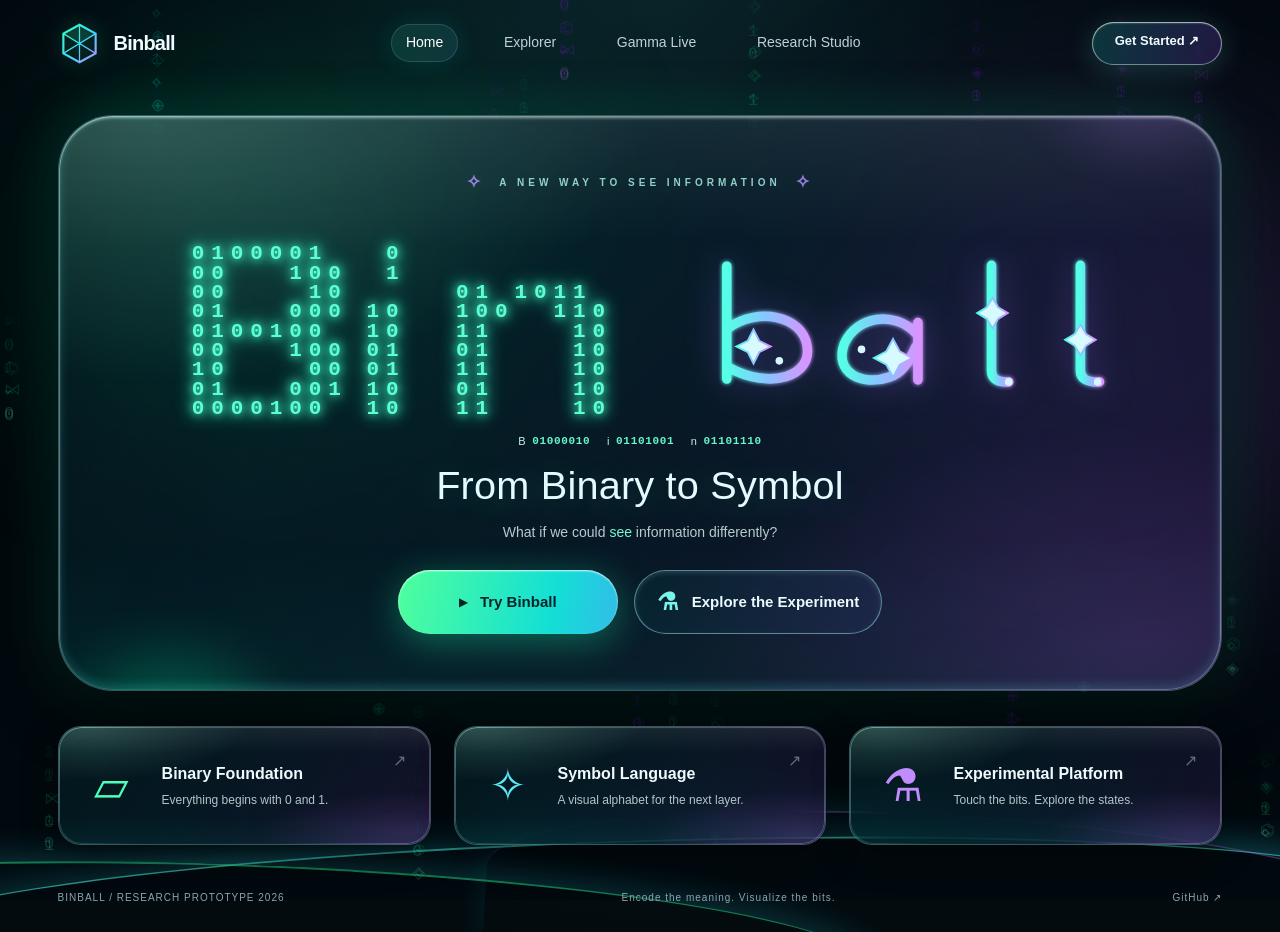
==== commit 1e66d854: "refactor(site): compact mobile scenes, binary ASCII logo, shape-color glyph canvas" ====
--- a/index.html
+++ b/index.html
@@ -8,6 +8,7 @@
   <title>Binball — From Binary to Symbol</title>
   <link rel="icon" href="assets/favicon.svg" type="image/svg+xml">
   <link rel="stylesheet" href="assets/site.css">
+  <link rel="stylesheet" href="assets/refinement.css">
   <script src="assets/site.js" defer></script>
 </head>
 <body data-page="home">
@@ -23,12 +24,14 @@
       <section class="hero-glass liquid-panel" aria-labelledby="hero-title">
         <div class="hero-topline"><span class="tiny-spark">✧</span> A NEW WAY TO SEE INFORMATION <span class="tiny-spark">✧</span></div>
         <h1 id="hero-title" class="sr-only">Binball — From Binary to Symbol</h1>
-        <div class="hero-mark" role="img" aria-label="Bin in binary digits, bol in a symbolic alphabet"><div id="binary-word" class="binary-word" aria-hidden="true"></div><div class="symbol-word" aria-hidden="true"><svg class="glyph-logo" viewBox="0 0 460 160" preserveAspectRatio="none" xmlns="http://www.w3.org/2000/svg"><defs><linearGradient id="runes" x1="0" y1="0" x2="1" y2="0"><stop stop-color="#60ffec"/><stop offset=".5" stop-color="#82b9ff"/><stop offset="1" stop-color="#d795ff"/></linearGradient><filter id="soft-glow" x="-30%" y="-40%" width="160%" height="180%"><feGaussianBlur stdDeviation="2.4" result="blur"/><feMerge><feMergeNode in="blur"/><feMergeNode in="SourceGraphic"/></feMerge></filter></defs><g stroke="url(#runes)" fill="none" stroke-width="10" stroke-linecap="round" stroke-linejoin="round" filter="url(#soft-glow)"><path d="M38 14v120M42 78C83 39 136 66 129 105c-6 34-55 43-86 13"/><path d="M185 79c-35-34-84 3-79 36 5 34 65 39 84 6M192 75v57"/><path d="M260 18v111q0 10 18 10"/><path d="M355 18v111q0 10 18 10"/></g><g fill="#d8faff" stroke="url(#runes)" stroke-width="2"><path d="m50 90 8 15 15 8-15 8-8 15-8-15-15-8 15-8z"/><path d="m179 79 6 11 11 6-11 6-6 11-6-11-11-6 11-6z"/><path d="m260 41 6 12 12 6-12 6-6 12-6-12-12-6 12-6z"/><path d="m355 83 6 12 12 6-12 6-6 12-6-12-12-6 12-6z"/></g><g fill="#d8ffff"><circle cx="117" cy="97" r="4"/><circle cx="165" cy="110" r="4"/><circle cx="278" cy="139" r="4"/><circle cx="374" cy="139" r="4"/></g></svg></div></div>
+        <div class="hero-mark" role="img" aria-label="Bin in binary digits, bol in a symbolic alphabet"><div id="binary-word" class="binary-word" aria-hidden="true"></div><div class="symbol-word" aria-hidden="true"><svg class="glyph-logo" viewBox="0 0 460 160" preserveAspectRatio="xMidYMid meet" xmlns="http://www.w3.org/2000/svg"><defs><linearGradient id="runes" x1="0" y1="0" x2="1" y2="0"><stop stop-color="#55ffe7"/><stop offset=".5" stop-color="#89c4ff"/><stop offset="1" stop-color="#d795ff"/></linearGradient><filter id="soft-glow" x="-25%" y="-35%" width="150%" height="170%"><feGaussianBlur stdDeviation="2" result="blur"/><feMerge><feMergeNode in="blur"/><feMergeNode in="SourceGraphic"/></feMerge></filter></defs><g stroke="url(#runes)" fill="none" stroke-width="10" stroke-linecap="round" stroke-linejoin="round" filter="url(#soft-glow)"><path d="M28 18 V136 M29 83 C61 60 107 70 112 101 C118 133 74 148 30 124"/><path d="M226 88 C203 64 164 70 151 99 C140 129 169 144 198 134 C211 130 219 118 226 102 M228 77 V137"/><path d="M305 17 V127 Q305 140 323 139"/><path d="M398 17 V127 Q398 140 418 139"/></g><g fill="#d7faff" stroke="url(#runes)" stroke-width="2"><path d="m56 84 6 12 12 6-12 6-6 12-6-12-12-6 12-6z"/><path d="m202 94 7 13 13 7-13 7-7 13-7-13-13-7 13-7z"/><path d="m306 51 6 10 10 6-10 6-6 10-6-10-10-6 10-6z"/><path d="m398 79 6 10 10 6-10 6-6 10-6-10-10-6 10-6z"/></g><g fill="#d5f5ff"><circle cx="83" cy="117" r="4"/><circle cx="169" cy="105" r="4"/><circle cx="323" cy="139" r="4"/><circle cx="416" cy="139" r="4"/></g></svg></div></div>
+        <div class="binary-ascii-key" aria-label="Letter ASCII: B 01000010, i 01101001, n 01101110"><span>B <code>01000010</code></span><span>i <code>01101001</code></span><span>n <code>01101110</code></span></div>
         <p class="hero-subtitle">From Binary to Symbol</p>
         <p class="hero-lead">What if we could <span>see</span> information differently?</p>
         <div class="hero-actions"><a href="explorer.html" class="button button-primary"><span aria-hidden="true">▶</span> Try Binball</a><a href="studio.html" class="button button-secondary"><span class="button-glyph" aria-hidden="true">⚗</span> Explore the Experiment</a></div>
         <div class="glass-corner corner-1" aria-hidden="true"></div><div class="glass-corner corner-2" aria-hidden="true"></div>
       </section>
+      <div class="feature-pager" aria-label="Feature carousel controls"><button type="button" id="feature-prev" aria-label="Previous feature">‹</button><span id="feature-current">1 / 3</span><button type="button" id="feature-next" aria-label="Next feature">›</button></div>
       <div class="feature-row" aria-label="Key features">
         <a class="feature-card liquid-panel" href="explorer.html"><span class="feature-icon mint" aria-hidden="true">▱</span><span><strong>Binary Foundation</strong><small>Everything begins with 0 and 1.</small></span><span class="feature-arrow" aria-hidden="true">↗</span></a>
         <a class="feature-card liquid-panel" href="explorer.html"><span class="feature-icon cyan" aria-hidden="true">✧</span><span><strong>Symbol Language</strong><small>A visual alphabet for the next layer.</small></span><span class="feature-arrow" aria-hidden="true">↗</span></a>
--- a/assets/refinement.css
+++ b/assets/refinement.css
@@ -0,0 +1,106 @@
+/* Binball v1.1 — mobile-first scene navigation and shape × color research canvas. */
+.binary-word{width:54%;flex:0 1 54%;height:auto;max-height:170px;min-width:0;display:block}
+.binary-logo-svg{display:block;width:100%;height:100%;min-height:115px;overflow:visible;filter:drop-shadow(0 0 8px #25d9ac73)}
+.binary-digit{font-family:ui-monospace,SFMono-Regular,Consolas,monospace;font-size:12.7px;font-weight:850;fill:#5bffd3;letter-spacing:0;text-shadow:0 0 8px #4cf5c1}
+.symbol-word{flex:0 1 44%;width:44%;min-width:0}
+.hero-mark{gap:clamp(7px,1.6vw,21px)}
+.binary-ascii-key{display:flex;gap:clamp(8px,1.3vw,22px);align-items:center;justify-content:center;flex-wrap:wrap;margin:2px auto 12px;color:#c4f0e7;font-size:11px;letter-spacing:.06em}
+.binary-ascii-key span{display:flex;align-items:center;gap:6px}.binary-ascii-key code{color:#65f5c8;font:600 11px ui-monospace,SFMono-Regular,Consolas,monospace}
+.feature-pager,.mobile-scenes{display:none}
+.glyph-lab-panel{border-radius:26px;padding:24px;display:flex;flex-direction:column;gap:15px}
+.glyph-lab-panel h2{font-size:26px;letter-spacing:-.7px;margin:4px 0}.glyph-lab-panel h2 em{font-style:normal;color:#9ceeff}
+.glyph-canvas-layout{display:grid;grid-template-columns:minmax(0,.8fr) minmax(0,1fr);gap:18px}
+.glyph-stage{min-height:298px;border-radius:20px;border:1px solid #8af5ee32;background:radial-gradient(ellipse at 50% 45%,#25526855,#07181f 75%);display:flex;align-items:center;justify-content:center;flex-direction:column;padding:20px;gap:8px}
+.glyph-stage-main{height:158px;display:grid;place-items:center}
+.native-glyph{display:inline-grid;place-items:center;line-height:1;width:125px;height:142px;filter:drop-shadow(0 0 16px currentColor)}
+.native-glyph svg{display:block;width:100%;height:100%;overflow:visible}
+.native-glyph.small{width:34px;height:36px;filter:none}.native-glyph-mini .native-glyph{width:70px;height:88px;filter:drop-shadow(0 0 8px #72fbe5)}
+.glyph-stage-value{display:flex;align-items:center;gap:12px;color:#a9d6dc;font-size:12px}.glyph-stage-value strong{font-size:23px;color:white}.glyph-stage-value span{font:700 13px ui-monospace,monospace;color:#9cefdc}
+.shape-mapping{display:flex;align-items:center;gap:9px;font-size:12px;color:#b7cdd4}.shape-mapping strong{color:#69ffd2}
+.glyph-config{display:flex;flex-direction:column;gap:12px}.glyph-config .field-label{display:grid;grid-template-columns:1fr auto;gap:5px;color:#d6f5f3}.glyph-config .field-label select{grid-column:1/-1;max-width:100%;min-height:40px;padding:8px 10px}.glyph-config .field-label span{color:#91aeb9;font-weight:450}
+.palette-head{display:flex;align-items:center;justify-content:space-between;font-size:12px;color:#b7d0d6}.palette-head strong{color:#f5fbfc}
+.glyph-color-grid{display:grid;grid-template-columns:repeat(8,minmax(0,1fr));gap:7px}
+.color-choice{aspect-ratio:1;border-radius:9px;background:var(--swatch);border:2px solid #ffffff42;min-height:27px;box-shadow:0 0 8px #0006;position:relative;transition:transform .2s}
+.color-choice.selected{border-color:#fff;outline:2px solid #74fbed;outline-offset:2px;transform:translateY(-2px)}
+.glyph-research-note{font-size:12px;color:#9abac2;line-height:1.55}
+.glyph-contrast-row{display:grid;grid-template-columns:150px 150px minmax(0,1fr);gap:12px;align-items:center;border:1px solid #85e1ee29;background:#071f2da3;border-radius:18px;padding:11px 15px}.glyph-contrast-row>div{height:106px;display:flex;flex-direction:column;align-items:center;justify-content:center;gap:5px;border-right:1px solid #8bbad329}
+.glyph-contrast-row>div>span{font-size:10px;color:#a2c2cf}.glyph-contrast-row>div .native-glyph{width:58px;height:68px;filter:drop-shadow(0 0 8px #76dbff)}.glyph-contrast-row .glyph-tile{width:53px;height:63px}.glyph-contrast-row>p{font-size:12px;color:#b1c8cd}
+.channel-theory{display:grid;grid-template-columns:repeat(3,1fr);gap:9px}.channel-theory>div{padding:12px 14px;border-radius:15px;border:1px solid #8ddfdf24;background:#0c28347a;min-width:0}
+.channel-theory strong{display:block;font-size:13px;color:#d6fff5}.channel-theory span{display:block;font-size:11px;color:#9fbbc4;margin-top:4px}
+.gamma-double-preview{display:flex;align-items:center;justify-content:center;gap:16px;width:100%}.glyph-preview-unit{flex:1;display:flex;flex-direction:column;align-items:center;gap:10px;min-width:0}.glyph-preview-unit .state-caption{font-size:11px;white-space:normal;text-align:center}
+.gamma-double-preview .single-cell{max-width:90px;width:90px;min-height:110px;height:110px}.gamma-double-preview .single-cell .glyph-tile{transform:scale(1.25)}
+.gamma-states-toggle{display:none}
+@media(max-width:980px){.glyph-canvas-layout{grid-template-columns:1fr 1fr}.glyph-contrast-row{grid-template-columns:130px 130px 1fr}}
+@media(max-width:760px){
+ body[data-page=home]{height:100dvh;overflow:hidden}
+ body[data-page=home] .site-shell{height:100dvh;min-height:0}
+ .site-shell{padding:0 12px}
+ .site-header{min-height:54px;flex-wrap:nowrap;gap:8px;padding-top:4px}.brand{font-size:18px}.brand-crystal{width:28px;height:28px}
+ .primary-nav{order:initial;display:flex;width:auto;flex:1;justify-content:flex-end;padding:0;gap:1px;overflow:visible}
+ .primary-nav a{padding:7px 7px;font-size:11px}.primary-nav a:nth-child(n+3){display:none}
+ .nav-action{display:none}
+ .home-main{min-height:0;flex:1;padding:7px 0 8px;gap:9px;justify-content:center}
+ .hero-glass{padding:17px 9px 20px;min-height:0;border-radius:28px;flex:0 1 auto}
+ .hero-topline{font-size:7px;letter-spacing:1.15px;margin-bottom:7px}
+ .hero-mark{height:auto;min-height:103px;gap:5px;display:flex;align-items:center;width:100%}
+ .binary-word{width:54%;flex:0 1 54%;height:115px;max-height:none;transform:none;margin:0}
+ .binary-logo-svg{width:100%;height:100%;min-height:0}
+ .symbol-word{width:43%;flex:0 1 43%;height:112px;overflow:visible}
+ .binary-ascii-key{flex-wrap:nowrap;gap:7px;margin:0 0 10px;font-size:9px;white-space:nowrap}
+ .binary-ascii-key span{gap:3px}.binary-ascii-key code{font-size:9px}
+ .hero-subtitle{font-size:clamp(22px,6vw,30px)}
+ .hero-lead{margin:6px 0 12px;font-size:11px}
+ .hero-actions{flex-wrap:nowrap;gap:7px;width:100%}.button{width:50%;min-width:0;min-height:43px;padding:8px 6px;font-size:10px;gap:5px;white-space:normal}.button-glyph{font-size:17px}
+ .feature-pager{display:flex;align-items:center;justify-content:center;gap:15px;color:#b6e5e2;font-size:11px}
+ .feature-pager button{width:34px;height:28px;border-radius:9px;background:#163f4685;border:1px solid #a6f5e14c;color:#cffff4;font-size:23px;line-height:1}
+ .feature-row{display:block;min-height:73px}.feature-card{display:none;min-height:69px}.feature-card.mobile-feature-active{display:flex}
+ .site-footer{font-size:8px;padding:7px 0 11px;gap:8px}.site-footer>a{font-size:9px}
+ .explorer-main{margin:4px auto 15px;gap:9px}.explorer-heading{min-height:0;padding:10px 12px 8px;border-radius:19px}.explorer-heading h1{font-size:21px;margin:3px 0}.explorer-heading p{font-size:10px;line-height:1.35}.explorer-heading .eyebrow{font-size:8px;letter-spacing:1px}
+ .explorer-heading .mode-switch{display:none}
+ .mobile-scenes{display:grid;grid-template-columns:repeat(6,1fr);gap:2px;border-radius:15px;padding:4px}
+ .mobile-scenes button{min-height:35px;font-size:10px;font-weight:650;color:#a7c5ce;border:0;background:transparent;border-radius:11px;padding:5px 1px}
+ .mobile-scenes button.active{background:linear-gradient(110deg,#1db18c6a,#3270b476,#6c3baf5a);color:white;box-shadow:inset 0 0 0 1px #a7f9e657}
+ .explorer-topgrid,.lower-grid{display:contents}
+ [data-mobile-screen]:not(body){display:none!important}
+ body[data-mobile-screen=archive] [data-mobile-screen=archive],body[data-mobile-screen=compare] [data-mobile-screen=compare],body[data-mobile-screen=gamma] [data-mobile-screen=gamma],body[data-mobile-screen=glyphs] [data-mobile-screen=glyphs],body[data-mobile-screen=research] [data-mobile-screen=research],body[data-mobile-screen=message] [data-mobile-screen=message]{display:block!important}
+ .lab-panel,.gamma-panel,.glyph-lab-panel{padding:13px;border-radius:18px}
+ .panel-head{margin-bottom:9px}.panel-head h2{font-size:17px;margin:3px 0}.panel-head p{font-size:10px}
+ .panel-icon{font-size:22px}.section-overline{font-size:8px;letter-spacing:1.3px}
+ .project-table-wrap{overflow:visible}.project-table{table-layout:fixed;min-width:0;width:100%;border-spacing:0 6px}
+ .project-table th{font-size:8px;text-align:right;letter-spacing:0;padding:0 1px 3px}.project-table th:first-child{text-align:left}
+ .project-table th:nth-child(1){width:32%}.project-table th:nth-child(2){width:18%}.project-table th:nth-child(3){width:23%}.project-table th:nth-child(4){width:27%}
+ .project-table tr td{height:42px;padding:7px 3px;font-size:10px;white-space:normal;line-height:1.12;vertical-align:middle}
+ .project-table td:nth-child(n+2){font-size:0;white-space:nowrap}
+ .project-table td:nth-child(n+2):after{content:attr(data-short);font-size:10px;font-weight:700;color:#d5f9fc}
+ .project-table .project-emoji{display:none}.project-table .project-name{gap:0}.project-table b{font-size:10px;font-weight:700;overflow-wrap:anywhere}
+ .panel-footnote{font-size:10px;line-height:1.45}
+ .explorer-controls{gap:8px}.field-label{font-size:11px}.file-upload{gap:5px;flex-wrap:wrap}
+ .conversion-flow{gap:4px}.conversion-node{min-height:93px;padding:7px 2px}.conversion-label{font-size:8px}.conversion-node strong{font-size:11px}.conversion-node small{font-size:7px}.conversion-example{font-size:7px;line-height:1.3}
+ .gamma-panel .gamma-heading{margin-bottom:7px}.gamma-heading h2{font-size:21px}.gamma-heading p{font-size:10px}.gamma-explanation{font-size:11px;line-height:1.4;margin:0 0 9px}
+ .gamma-layout{display:flex;flex-direction:column;gap:8px}.gamma-left{order:2}.gamma-center{order:1;display:flex;flex-direction:column;gap:5px;border:none;padding:2px 0 4px}.gamma-right{order:3;display:none!important}.states-open .gamma-right{display:block!important}
+ .gamma-double-preview{gap:10px}.gamma-double-preview .single-cell{max-width:73px;width:73px;height:75px;min-height:75px}.native-glyph-mini .native-glyph{width:59px;height:71px}
+ .glyph-preview-unit .state-caption{font-size:9px}.gamma-center .state-label{font-size:9px}.gamma-center .cell-foot{font-size:9px}
+ .gamma-states-toggle{display:block;margin:0 auto;padding:6px 12px}
+ .range-header{margin-top:3px}.gamma-bits{gap:3px}.bit-button{min-height:34px}.gamma-actions{gap:5px;margin-top:7px}.gamma-actions button{min-height:32px;font-size:10px;padding:6px 7px}.gamma-notation{font-size:10px;margin-top:6px}
+ .states-grid{max-width:280px}.grid-help{font-size:10px}
+ .glyph-lab-panel{gap:8px}.glyph-lab-panel h2{font-size:19px}.glyph-lab-panel .panel-head p{font-size:10px}
+ .glyph-canvas-layout{grid-template-columns:1fr 1fr;gap:9px}
+ .glyph-stage{min-height:0;border-radius:14px;padding:9px 4px;gap:6px}.glyph-stage-main{height:102px}.glyph-stage-main .native-glyph{width:93px;height:104px}
+ .glyph-stage-value{gap:5px;flex-wrap:wrap;justify-content:center;font-size:9px}.glyph-stage-value strong{font-size:18px}.glyph-stage-value span{font-size:9px}
+ .shape-mapping{font-size:9px;gap:4px;flex-wrap:wrap;justify-content:center}
+ .glyph-config{gap:8px}.glyph-config .field-label{grid-template-columns:1fr;gap:3px;font-size:10px}.glyph-config .field-label span{display:none}
+ .glyph-config .field-label select{padding:6px;min-height:32px;font-size:10px}.palette-head{font-size:10px}
+ .glyph-color-grid{grid-template-columns:repeat(8,1fr);gap:4px}.color-choice{min-height:18px;border-radius:5px}
+ .glyph-research-note{font-size:9px;line-height:1.4}
+ .glyph-contrast-row{grid-template-columns:1fr 1fr;gap:6px;padding:7px}.glyph-contrast-row>div{height:70px}.glyph-contrast-row>div>span{font-size:8px}.glyph-contrast-row>p{grid-column:1/-1;font-size:9px}.glyph-contrast-row .glyph-tile{width:38px;height:42px}.glyph-contrast-row>div .native-glyph{width:45px;height:48px}
+ .channel-theory{grid-template-columns:repeat(3,1fr);gap:5px}.channel-theory>div{padding:7px 6px}.channel-theory strong{font-size:9px}.channel-theory span{font-size:8px;overflow-wrap:anywhere}
+ .bench-row{grid-template-columns:105px 1fr 36px;gap:5px;font-size:10px}.bench-row span{overflow-wrap:anywhere}
+ .source-links{grid-template-columns:1fr 1fr;gap:6px}
+ .site-footer{display:none}
+}
+@media(max-width:365px){.binary-ascii-key code{font-size:8px}.primary-nav a{font-size:10px}.hero-mark{min-height:95px}.binary-word{height:105px}.symbol-word{height:104px}.mobile-scenes button{font-size:9px}.project-table td:nth-child(n+2):after{font-size:9px}}
+@media(max-height:650px) and (max-width:760px){.feature-row,.feature-pager{display:none}.hero-topline{display:none}.hero-glass{padding:11px}.hero-mark{height:80px;min-height:0}.binary-word,.symbol-word{height:88px}}
+@media(prefers-reduced-motion:reduce){.color-choice{transition:none}}
+
+@media(min-width:761px){.hero-mark{height:210px}.binary-word{height:185px;max-height:185px}.binary-logo-svg{width:100%;height:185px;min-height:0}.symbol-word{height:185px}.hero-glass{min-height:520px}}
+@media(max-width:760px){.native-glyph-mini .native-glyph{filter:drop-shadow(0 0 9px #ab8aff)}}
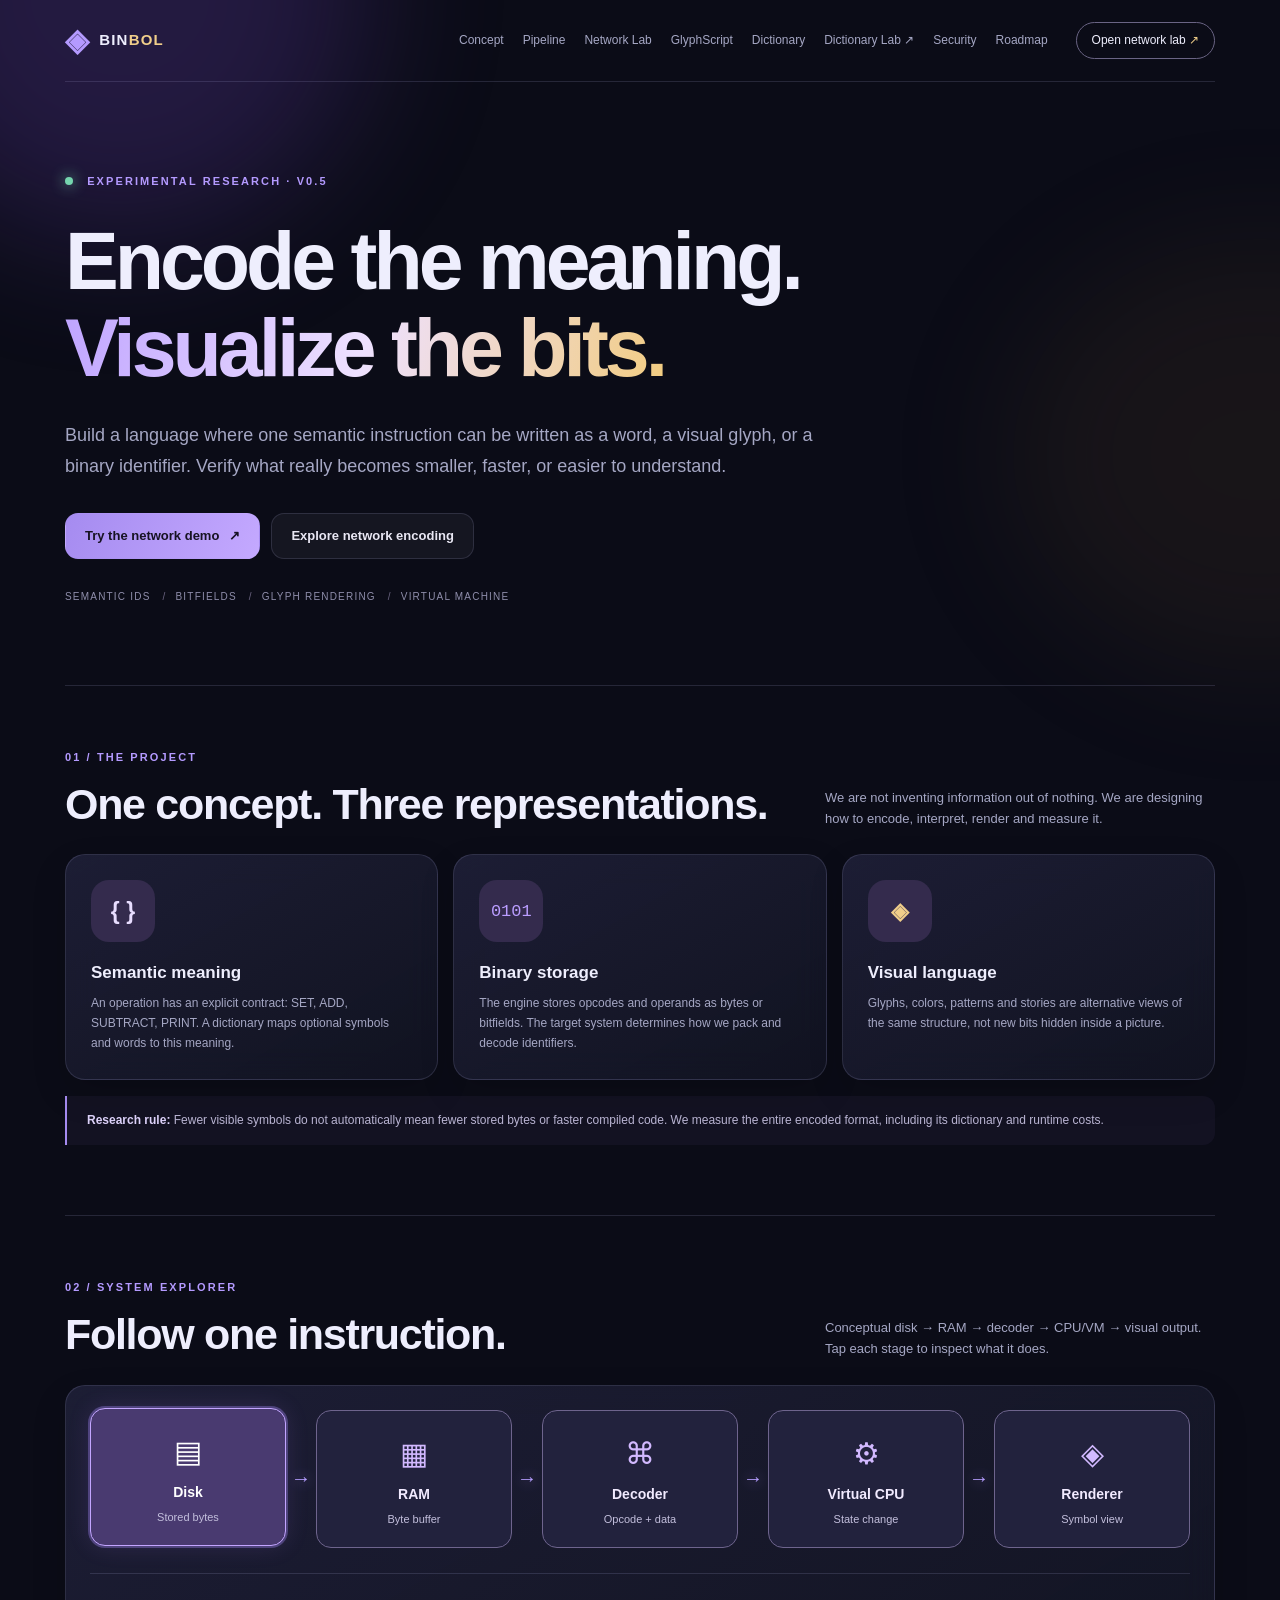
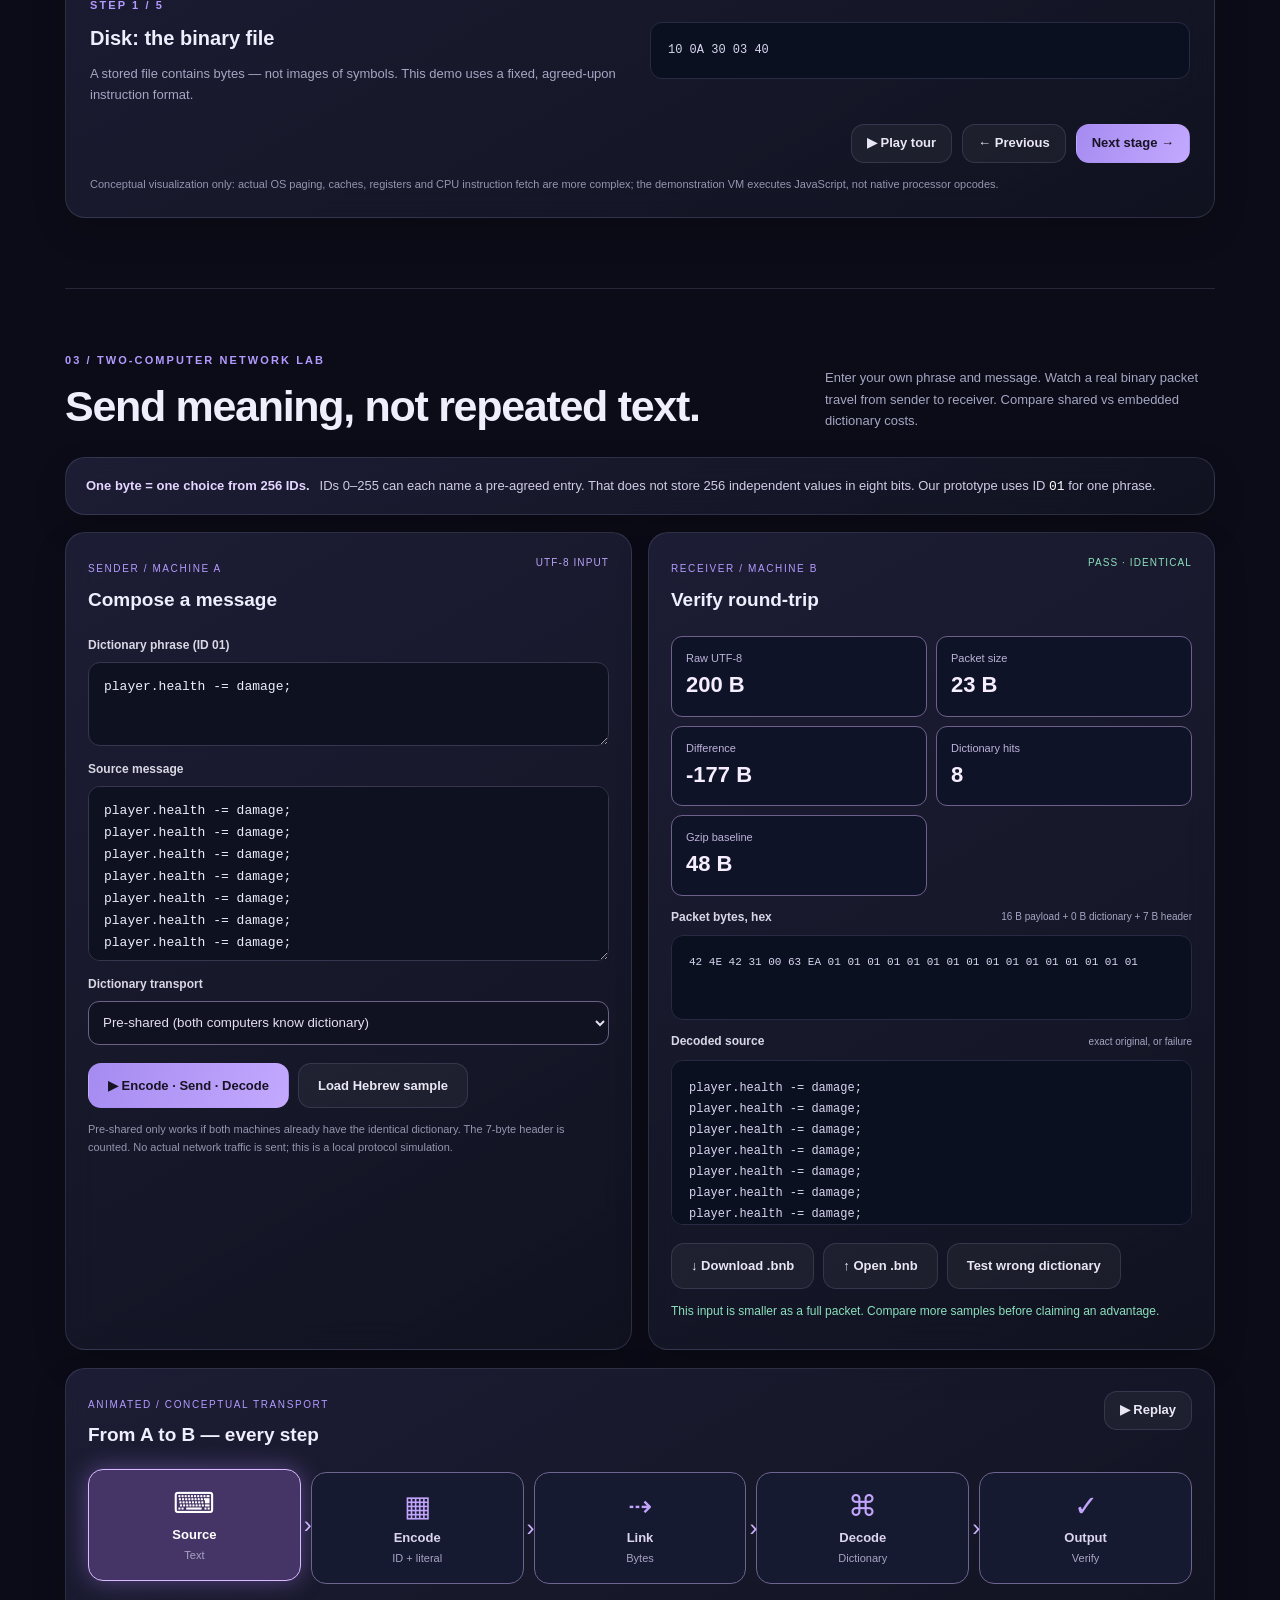
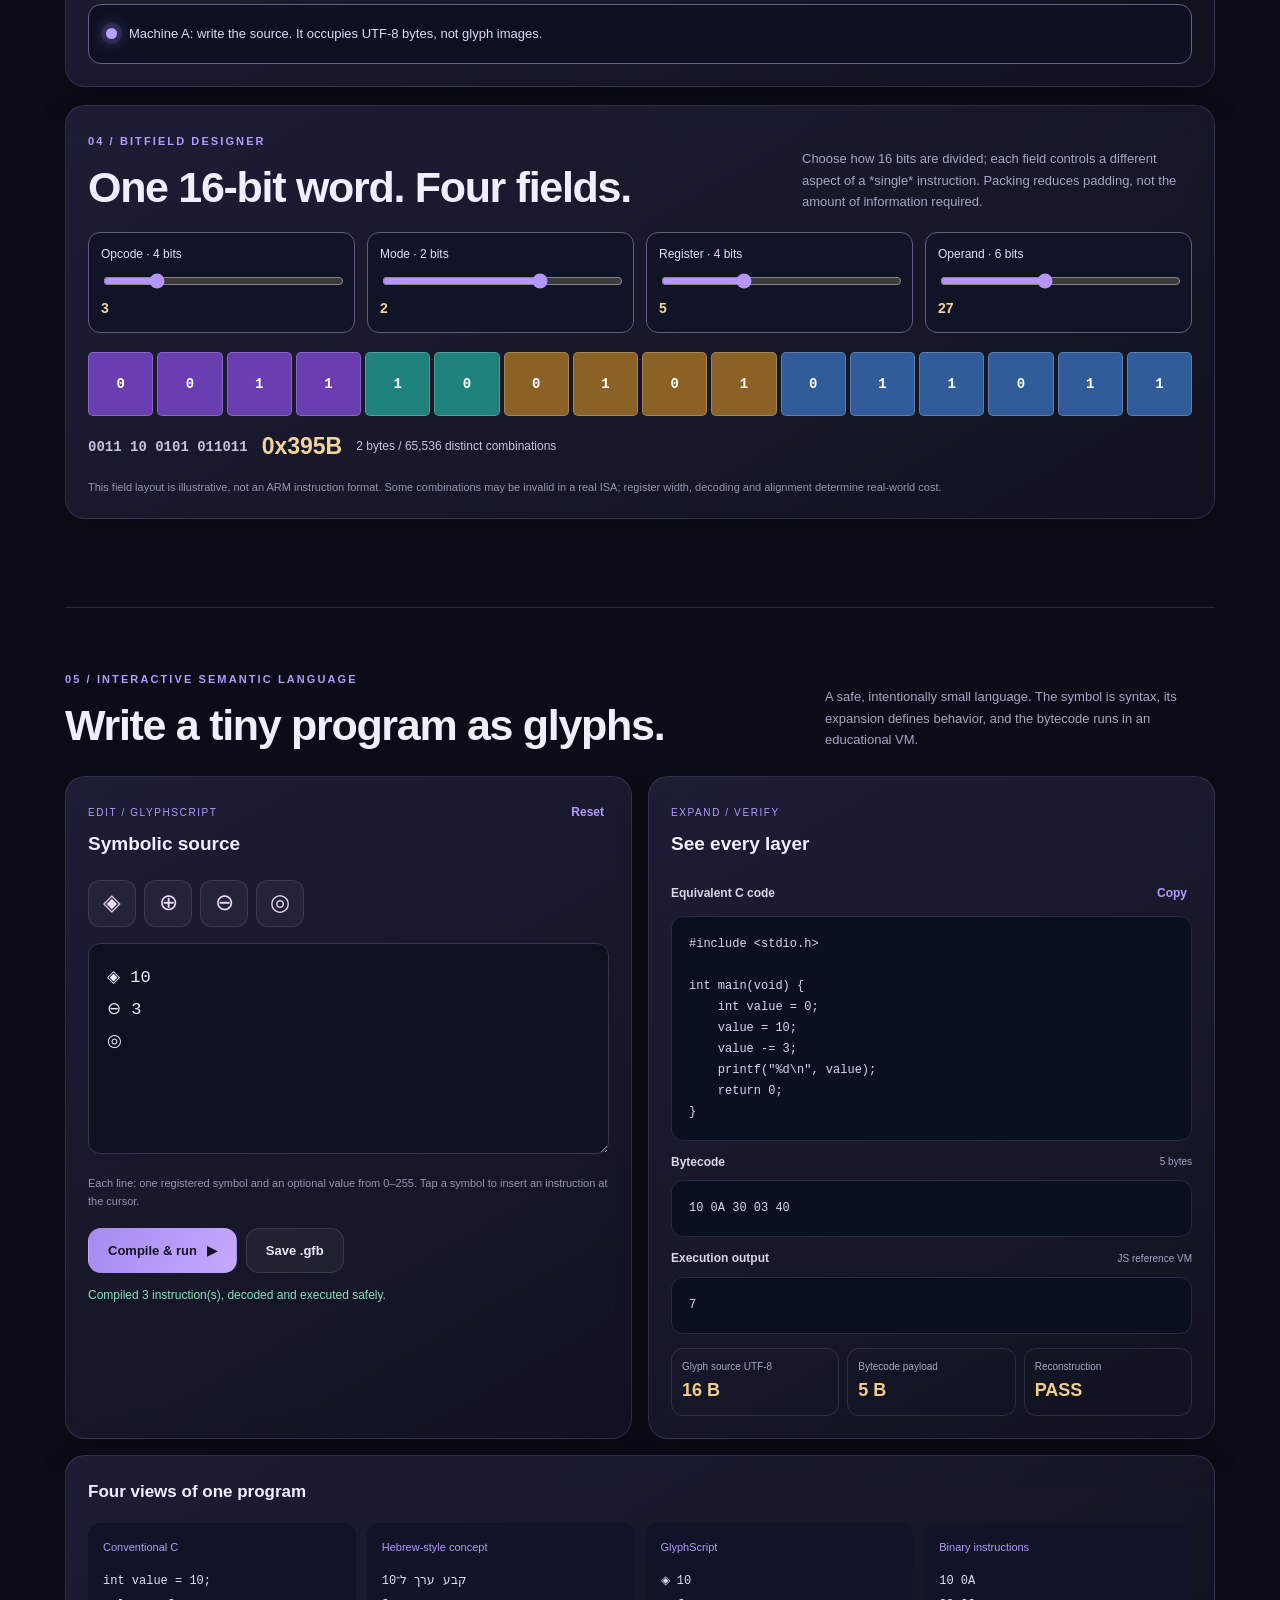
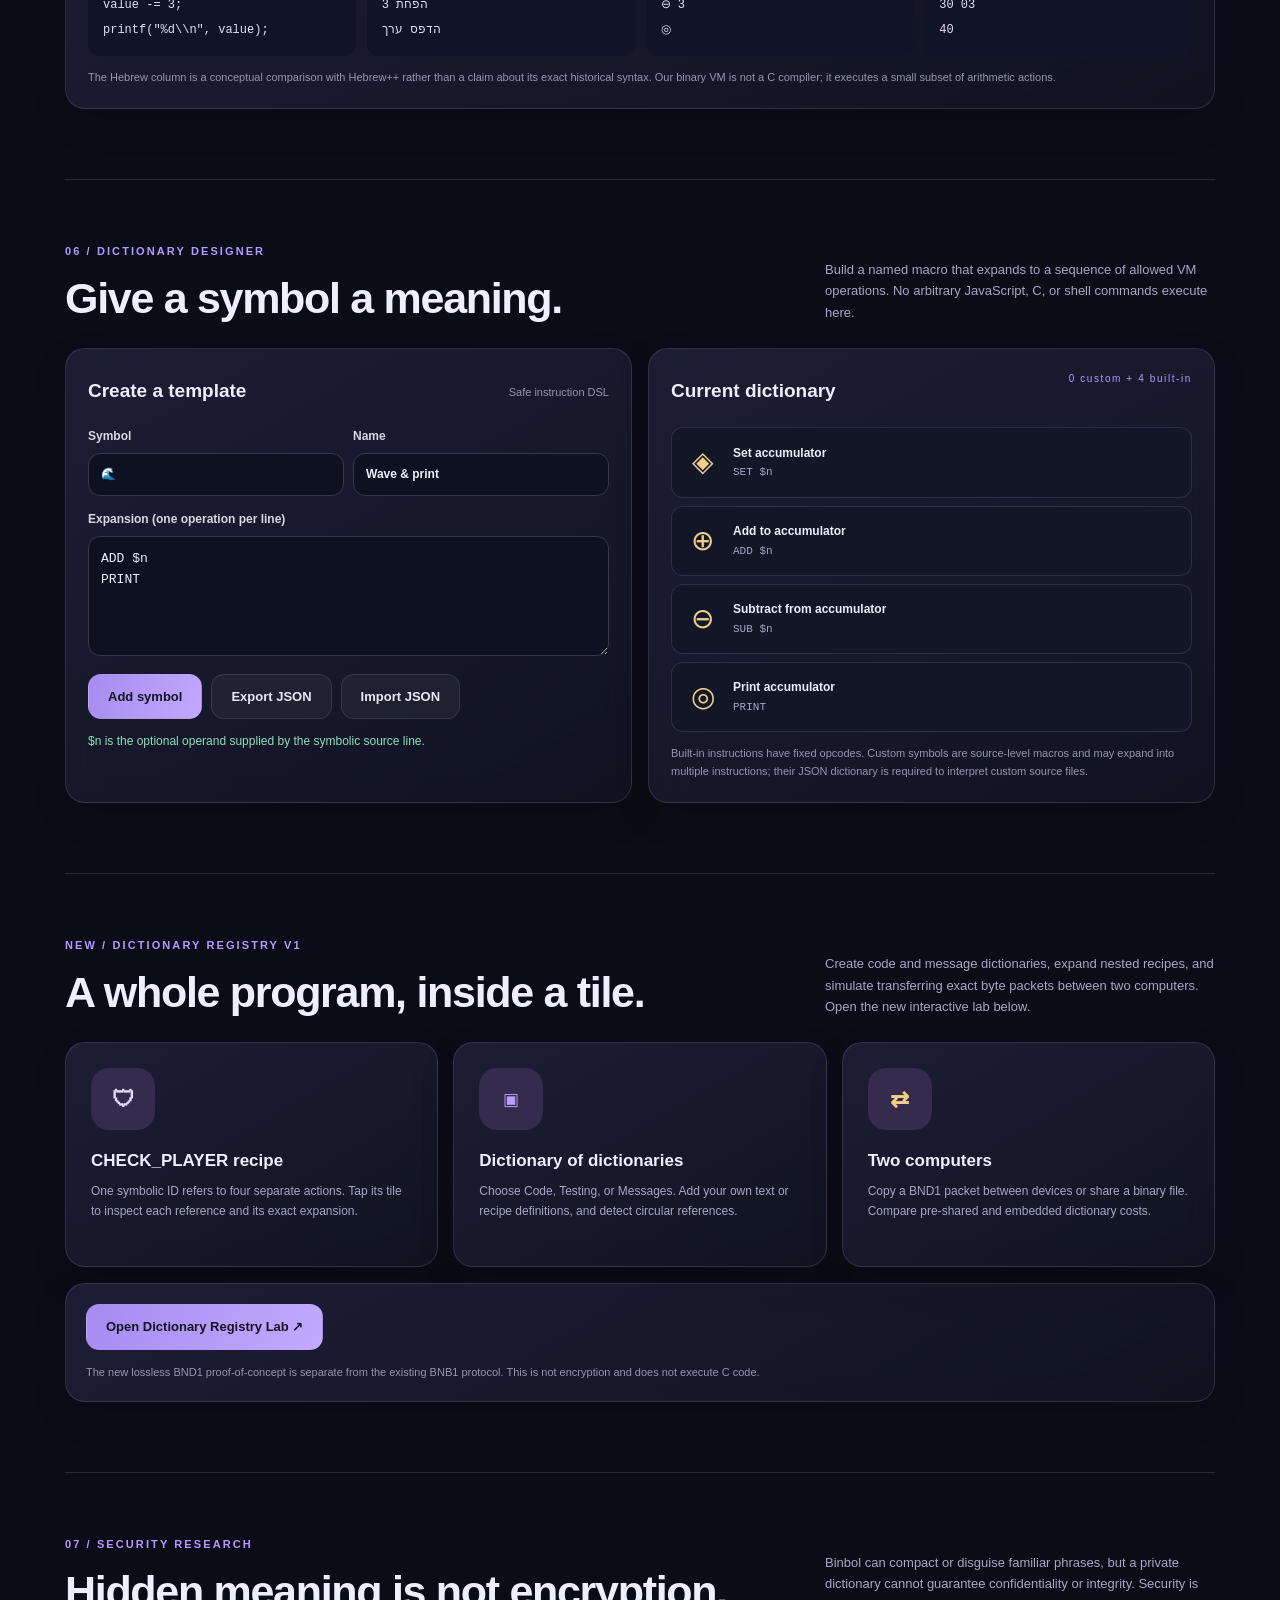
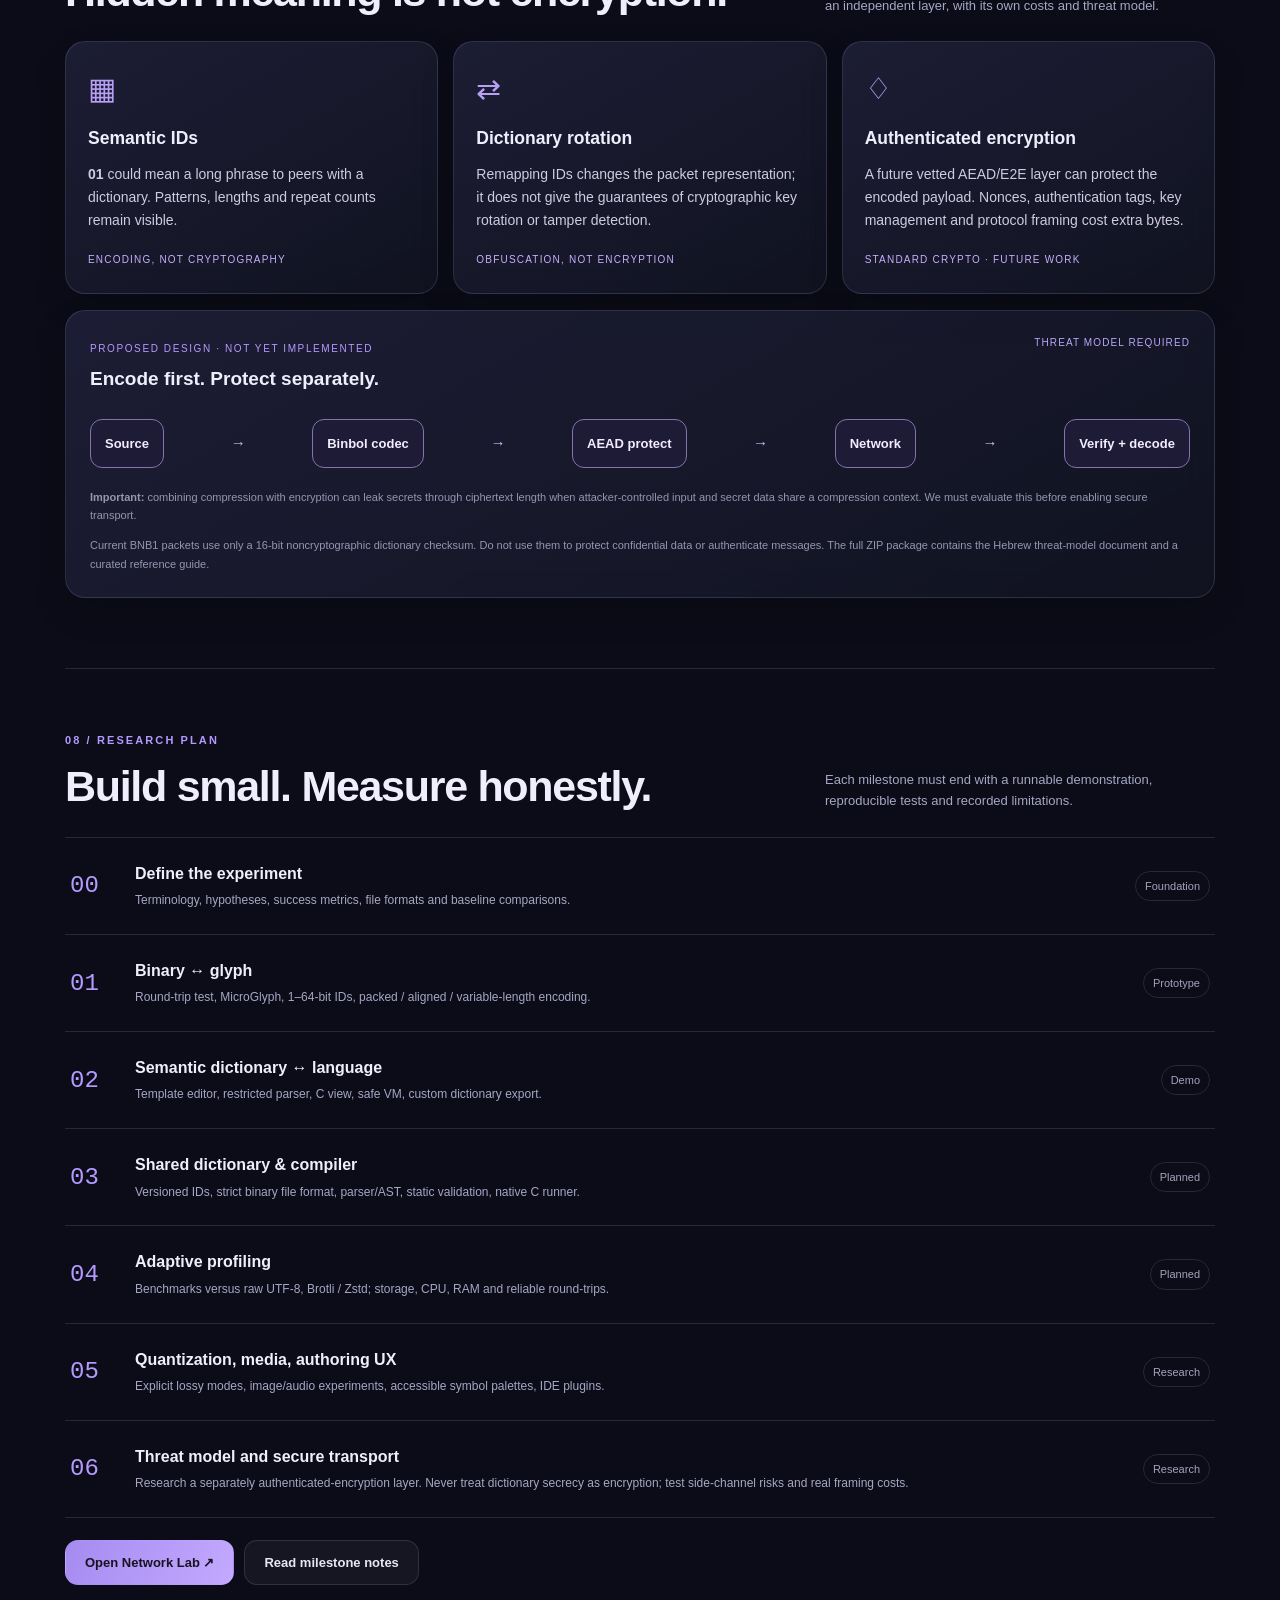
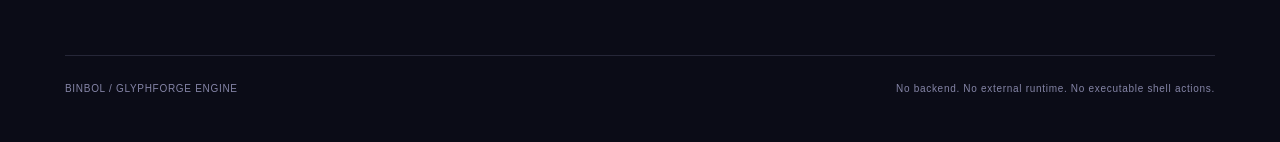
==== commit 60d56ff0: "feat(site): link integrated Dictionary Registry lab" ====
--- a/index.html
+++ b/index.html
@@ -3,43 +3,639 @@
 <head>
   <meta charset="utf-8">
   <meta name="viewport" content="width=device-width, initial-scale=1, viewport-fit=cover">
-  <meta name="theme-color" content="#030d10">
-  <meta name="description" content="Binball — From Binary to Symbol. An experimental visual language for bits, meaning and measurable representations.">
-  <title>Binball — From Binary to Symbol</title>
-  <link rel="icon" href="assets/favicon.svg" type="image/svg+xml">
-  <link rel="stylesheet" href="assets/site.css">
-  <link rel="stylesheet" href="assets/refinement.css">
-  <script src="assets/site.js" defer></script>
+  <meta name="theme-color" content="#0b0c17">
+  <meta name="description" content="Binbol research studio: semantic visual coding, binary encoding, and experimental compression.">
+  <title>Binbol — From Binary to Symbol</title>
+  <style>
+:root{color-scheme:dark;--bg:#0b0c17;--surface:#141726;--line:rgba(180,181,230,.16);--fg:#eeeefd;--muted:#a5a7c4;--violet:#b49aff;--gold:#f0ce8a;--green:#8be0bd}
+*{box-sizing:border-box}html{scroll-behavior:smooth;scroll-padding-top:84px}body{background:var(--bg);color:var(--fg);margin:0;font:15px/1.65 Inter,ui-sans-serif,-apple-system,BlinkMacSystemFont,'Segoe UI',sans-serif;overflow-x:hidden}button,input,textarea{font:inherit}button{cursor:pointer}a{color:inherit;text-decoration:none}::selection{background:#8c71c88a}h1,h2,h3,p{margin-top:0}.wrap{width:min(1150px,calc(100% - 42px));margin:auto}.ambient{position:fixed;z-index:-1;pointer-events:none;filter:blur(70px);border-radius:50%;opacity:.25}.ambient-left{width:500px;height:500px;background:#6d43bc;top:-260px;left:-130px}.ambient-right{width:500px;height:430px;background:#93692d;right:-230px;top:240px;opacity:.1}.topbar{display:flex;align-items:center;gap:28px;min-height:82px;border-bottom:1px solid var(--line)}.wordmark{display:flex;align-items:center;gap:9px;font-weight:850;letter-spacing:1.2px;white-space:nowrap}.wordmark .logo{display:grid;place-items:center;font-size:31px;color:var(--violet)}.gold{color:var(--gold)}.topbar nav{margin-left:auto;display:flex;align-items:center;gap:19px}.topbar nav a{font-size:12px;color:var(--muted);transition:color .2s}.topbar nav a:hover{color:#fff}.lab-link{white-space:nowrap;border:1px solid #6a6484;border-radius:999px;font-size:12px;padding:8px 15px}.lab-link span{color:var(--gold)}.hero{padding:90px 0 80px}.eyebrow{color:var(--violet);font-size:11px;letter-spacing:2.1px;font-weight:800;text-transform:uppercase}.live-dot{display:inline-block;width:8px;height:8px;border-radius:50%;background:#75d5ae;box-shadow:0 0 14px #75d5ae;margin-right:9px}.hero h1{font-size:clamp(45px,6.3vw,86px);letter-spacing:-4px;line-height:1.08;margin:28px 0;max-width:920px}.hero h1 em{font-style:normal;background:linear-gradient(105deg,#bfa4ff,#eee1ff 50%,#f2cc80);background-clip:text;color:transparent}.lead{font-size:18px;line-height:1.7;color:var(--muted);max-width:750px}.hero-actions{display:flex;gap:11px;margin:32px 0 30px}.btn{border-radius:13px;display:inline-flex;align-items:center;justify-content:center;gap:10px;padding:11px 19px;font-size:13px;font-weight:750;transition:transform .2s,background .2s,border-color .2s;border:1px solid var(--line);min-height:44px}.btn:hover{transform:translateY(-2px)}.btn.primary{background:linear-gradient(115deg,#a58bf0,#c4a9ff);border-color:transparent;color:#171323}.btn.ghost{background:#ffffff0b;color:#e9e7f4}.hero-tags{display:flex;gap:9px;flex-wrap:wrap}.hero-tags span{font-size:10px;color:#8f8eab;letter-spacing:1.2px}.hero-tags span:not(:last-child)::after{content:'  /';margin-left:8px;color:#6b6481}.section{padding:58px 0 70px;border-top:1px solid var(--line)}.section-head{display:flex;align-items:flex-end;justify-content:space-between;gap:30px;margin-bottom:25px}.section-head h2{font-size:clamp(28px,3.5vw,43px);letter-spacing:-1.3px;line-height:1.17;margin:10px 0 0}.section-head>p{max-width:390px;margin:0;color:var(--muted);font-size:13px}.glass{background:linear-gradient(150deg,rgba(35,36,63,.75),rgba(18,20,34,.85));border:1px solid var(--line);border-radius:20px;box-shadow:0 14px 35px #00000024;backdrop-filter:blur(16px)}.three-grid{display:grid;grid-template-columns:repeat(3,1fr);gap:15px}.tile{padding:25px;min-height:225px}.tile-icon{display:inline-grid;place-items:center;height:62px;min-width:64px;border-radius:18px;background:#342b4d;color:#e8ddff;font-weight:900;font-size:23px}.tile-icon.purple{font:17px ui-monospace,Consolas,monospace;color:#ba9dff}.tile-icon.yellow{color:var(--gold)}.tile h3{margin:17px 0 5px;font-size:17px}.tile p{color:var(--muted);font-size:12px;margin:0;line-height:1.7}.warning{margin-top:16px;padding:15px 20px;border-left:2px solid #a58bf0;background:#a58bf00d;color:#bbb6d4;font-size:12px;border-radius:0 12px 12px 0}.warning strong{color:#ded3fb}.pipeline{padding:24px}.pipeline-steps{display:flex;align-items:center;justify-content:space-between;gap:5px}.stage{background:#181c2e;border:1px solid var(--line);border-radius:15px;min-width:0;flex:1;min-height:121px;display:flex;flex-direction:column;align-items:center;justify-content:center;gap:4px;color:var(--muted);transition:all .25s}.stage:hover{background:#25243e}.stage.active{border-color:#aa8fff;background:#8b72c51f;box-shadow:0 0 0 1px #9377ea22}.stage.active b{color:white}.stage-icon{font-size:24px;color:var(--violet)}.stage b{font-size:12px}.stage small{font-size:10px;color:#8485a5}.pipe-arrow{font-size:20px;color:#807e9d}.pipeline-detail{border-top:1px solid var(--line);margin-top:25px;padding-top:22px;display:grid;grid-template-columns:1fr 1fr;gap:20px;align-items:center}.pipeline-detail h3{margin:8px 0;font-size:20px}.pipeline-detail p{color:var(--muted);font-size:13px;margin:0}.pipeline-controls{display:flex;justify-content:flex-end;gap:10px;margin-top:18px}.compact{padding:7px 15px;min-height:39px}.micro{font-size:11px;color:#9596b0;line-height:1.65;margin:12px 0 0}.workbench{display:grid;grid-template-columns:1fr 1fr;gap:16px}.work-card{padding:22px;min-width:0}.card-title{display:flex;justify-content:space-between;align-items:flex-start;gap:10px;margin-bottom:17px}.card-title small,.card-title>small{font-size:10px;letter-spacing:1.6px;color:var(--violet)}.card-title h3{font-size:19px;margin:4px 0}.text-btn{border:0;background:transparent;color:var(--violet);font-size:12px;font-weight:750;padding:4px 5px}.palette{display:flex;gap:8px;flex-wrap:wrap;margin-bottom:16px}.glyph-key{display:grid;place-items:center;min-width:48px;height:47px;border:1px solid var(--line);background:#242339;border-radius:12px;color:#e9d9ff;font-size:23px}.glyph-key:hover{border-color:var(--violet);background:#392e54}textarea,input{color:var(--fg);background:#0d1120;border:1px solid #38364e;border-radius:12px;outline:none}textarea:focus,input:focus{border-color:#b29cff;box-shadow:0 0 0 3px #b29cff22}#glyph-source{width:100%;min-height:211px;resize:vertical;padding:18px;font:17px/1.9 ui-monospace,SFMono-Regular,Consolas,monospace}.actions{display:flex;flex-wrap:wrap;gap:9px;margin-top:18px}.status{margin-top:13px;color:var(--green);font-size:12px;min-height:25px}.status.error{color:#f19cab}.output-group{margin-top:12px}.output-title{display:flex;align-items:center;justify-content:space-between;margin:0 0 8px;font-size:12px;color:#d9d7e7;font-weight:800}.output-title span{font-size:10px;font-weight:500;color:var(--muted)}.code-surface{background:#0b1020;border:1px solid #282942;border-radius:12px;padding:17px;margin:0;color:#d9d5f1;font:12px/1.75 ui-monospace,Consolas,monospace;white-space:pre-wrap;word-break:break-word;overflow-x:auto;direction:ltr;text-align:left}#c-output{max-height:260px;overflow:auto;min-height:140px}.metricline{display:grid;grid-template-columns:repeat(3,1fr);gap:8px;margin-top:14px}.metricline>div{padding:10px;border:1px solid var(--line);border-radius:12px}.metricline small{display:block;font-size:10px;color:var(--muted)}.metricline strong{display:block;font-size:18px;color:var(--gold)}.compare{margin-top:16px;padding:22px}.compare h3{font-size:17px}.compare-grid{display:grid;grid-template-columns:repeat(4,1fr);gap:11px}.compare-grid>div{min-width:0;padding:15px;border-radius:12px;background:#101426}.compare-grid small{display:block;margin-bottom:10px;color:var(--violet);font-size:11px}.compare-grid code{font:12px/1.7 ui-monospace,Consolas,monospace;color:#e5ddf4;overflow-wrap:anywhere}.form-grid{display:grid;grid-template-columns:1fr 1fr;gap:9px}.form-grid label,.stack-label{display:flex;flex-direction:column;gap:6px;font-size:12px;font-weight:750;color:#dad7e5}.form-grid input{min-height:43px;padding:8px 12px;width:100%}.stack-label{margin-top:14px}.stack-label textarea{padding:12px;min-height:120px;font:13px/1.6 ui-monospace,monospace}.file-label{position:relative;overflow:hidden;cursor:pointer}.file-label input{position:absolute;width:100%;height:100%;opacity:0;left:0;top:0;cursor:pointer}.dict-list{display:flex;flex-direction:column;gap:8px;max-height:450px;overflow:auto}.dict-entry{display:flex;align-items:center;gap:11px;padding:11px;border:1px solid var(--line);border-radius:12px;background:#121626}.dict-symbol{font-size:28px;min-width:39px;text-align:center;color:var(--gold)}.dict-info{min-width:0;flex:1}.dict-info strong{display:block;font-size:12px}.dict-info code{display:block;white-space:pre-wrap;font-size:11px;color:var(--muted)}.remove{font-size:22px;border:0;background:none;color:#f29fae;padding:7px}.roadmap{border-top:1px solid var(--line)}.road-item{display:grid;grid-template-columns:50px 1fr 92px;gap:15px;align-items:center;border-bottom:1px solid var(--line);padding:23px 5px}.number{font:24px ui-monospace,monospace;color:var(--violet)}.road-item h3{font-size:16px;margin:0 0 4px}.road-item p{font-size:12px;color:var(--muted);margin:0}.state{justify-self:end;color:#a7a1bc;font-size:11px;border:1px solid var(--line);border-radius:20px;padding:5px 9px}.footer-actions{display:flex;gap:10px;margin-top:22px;flex-wrap:wrap}footer{display:flex;justify-content:space-between;gap:16px;padding:25px 0 45px;border-top:1px solid var(--line);font-size:10px;letter-spacing:.7px;color:#8585a7}.sr-only{position:absolute;width:1px;height:1px;padding:0;margin:-1px;overflow:hidden;clip:rect(0,0,0,0);white-space:nowrap;border:0}
+@media(max-width:900px){.topbar{flex-wrap:wrap;padding:12px 0}.topbar nav{order:3;flex-basis:100%;justify-content:space-between;margin:0;gap:9px;overflow-x:auto}.lab-link{margin-left:auto}.hero{padding:58px 0 57px}.workbench{grid-template-columns:1fr}.section-head{align-items:flex-start;flex-direction:column;gap:10px}.section-head>p{max-width:100%}.compare-grid{grid-template-columns:repeat(2,1fr)}}
+@media(max-width:650px){.wrap{width:calc(100% - 26px)}.topbar{gap:12px}.topbar nav a{font-size:11px}.wordmark{font-size:13px}.lab-link{font-size:10px;padding:7px 10px}.hero h1{letter-spacing:-2.2px;font-size:44px}.lead{font-size:15px}.hero-actions{flex-wrap:wrap}.three-grid{grid-template-columns:1fr}.tile{min-height:0;padding:22px}.section{padding:39px 0 50px}.pipeline{padding:15px}.pipeline-steps{gap:3px}.stage{min-height:94px;padding:4px 2px;border-radius:9px}.stage-icon{font-size:19px}.stage b{font-size:10px}.stage small{display:none}.pipe-arrow{font-size:11px}.pipeline-detail{grid-template-columns:1fr;gap:15px}.work-card{padding:16px}.compare{padding:16px}.compare-grid{grid-template-columns:1fr 1fr}.metricline strong{font-size:15px}.metricline small{font-size:9px}.road-item{grid-template-columns:35px 1fr;gap:10px}.road-item .state{grid-column:2;justify-self:start}.road-item h3{font-size:14px}footer{flex-direction:column}.btn{font-size:12px}}
+@media(prefers-reduced-motion:reduce){html{scroll-behavior:auto}*,*::before,*::after{animation:none!important;transition:none!important}}
+
+
+/* Binbol v0.3: accessible high-contrast pipeline and network/bitfield labs. */
+.topbar nav{flex-wrap:wrap;row-gap:4px}
+.stage{border-color:#6e648d;background:#22223d;color:#f1eaff;min-height:138px}
+.stage.active{border-color:#c3a5ff;background:#493a70;box-shadow:0 0 0 2px #a98aff55,0 0 24px #ae80ff24;transform:translateY(-2px)}
+.stage b{font-size:14px}.stage small{font-size:11px;color:#c3bfdc}.stage-icon{font-size:30px;color:#d2b9ff}
+.stage.active .stage-icon{color:#fff}
+.pipe-arrow{color:#b59eff;text-shadow:0 0 13px #a580ef;animation:arrow-glow 1.8s infinite}
+@keyframes arrow-glow{50%{opacity:.36;transform:translateX(2px)}}
+.explain-strip{padding:17px 20px;margin-bottom:17px;display:flex;gap:10px;flex-wrap:wrap;color:#d1cce6;font-size:13px}.explain-strip strong{color:#e5d6ff}
+.explain-strip code{color:#fff}.net-layout{margin-bottom:17px}
+.net-select{min-height:44px;border:1px solid #6b6185;border-radius:11px;background:#101222;color:#e4dff1;padding:10px;width:100%}
+#net-source,#net-dictionary{width:100%;min-height:84px;resize:vertical;padding:13px 15px;font:13px/1.7 ui-monospace,Consolas,monospace}
+#net-source{min-height:175px}.tiny-label{font-size:10px;color:#b9a4f9;letter-spacing:1.1px}
+.network-metrics{display:grid;grid-template-columns:repeat(2,1fr);gap:9px}
+.network-metrics>div{padding:12px 14px;border:1px solid #6e608b;border-radius:11px;background:#0f1327}
+.network-metrics small{display:block;color:#bdb3da;font-size:11px}.network-metrics strong{font-size:22px;color:#f6edff;display:block}
+#net-hex{max-height:150px;min-height:85px;overflow:auto;font-size:11px}
+#net-decoded{min-height:100px;max-height:165px;overflow:auto;white-space:pre-wrap}
+.transfer-view,.bitfield-block{padding:22px;margin:18px 0}.transfer-track{display:grid;grid-template-columns:repeat(5,minmax(0,1fr));gap:10px;align-items:center;margin-top:15px}
+.transfer-step{min-height:112px;display:flex;align-items:center;justify-content:center;gap:1px;flex-direction:column;background:#161a31;border:1px solid #6e648d;border-radius:15px;color:#c9bddf;position:relative;transition:all .25s;cursor:pointer}
+.transfer-step:not(:last-child)::after{content:'›';position:absolute;right:-12px;color:#cdb2ff;font-size:24px;z-index:2}
+.transfer-step b{color:#ddd5ee;font-size:13px}.transfer-step small{font-size:11px;color:#aaa3c4}
+.transfer-step.is-current{background:#453567;border-color:#d9b9ff;box-shadow:0 0 24px #b383ff66;transform:translateY(-3px)}
+.transfer-step.is-current b,.transfer-step.is-current .transfer-icon{color:#fff}
+.transfer-icon{font-size:29px;line-height:1.3;color:#c3a4fc}
+.transfer-packet{display:flex;align-items:center;gap:12px;margin-top:20px;padding:16px 17px;border-radius:13px;background:#0c1021;border:1px solid #686088;color:#e1d8f2;min-height:60px;font-size:13px}
+.signal-dot{width:11px;height:11px;border-radius:50%;background:#b9a2ff;box-shadow:0 0 0 5px #a07dff20,0 0 17px #af81ff;flex-shrink:0;animation:signal 1.5s infinite}
+@keyframes signal{50%{box-shadow:0 0 0 10px #a07dff06,0 0 24px #af81ff}}
+.bitfield-block .section-head{margin-bottom:19px}.bit-controls{display:grid;grid-template-columns:repeat(4,1fr);gap:12px}
+.bit-controls label{font-size:12px;color:#e4ddf5;background:#101426;border:1px solid #635b80;border-radius:12px;padding:12px;display:grid;grid-template-columns:1fr auto;gap:5px}
+.bit-controls input{grid-column:1/-1;width:100%;accent-color:#b596ff}.bit-controls output{color:#f3d39b;font-size:14px;font-weight:800}
+.field-visual{display:flex;gap:4px;margin-top:19px;min-height:64px}
+.field-bit{flex:1 1 0;min-width:0;display:flex;align-items:center;justify-content:center;border-radius:5px;font:700 14px ui-monospace,monospace;border:1px solid #ffffff36;color:#fff}
+.field-bit.op{background:#6a3eb1}.field-bit.mode{background:#1f827c}.field-bit.reg{background:#8b6226}.field-bit.operand{background:#315c9a}
+.bit-summary{display:flex;gap:14px;align-items:center;flex-wrap:wrap;margin-top:12px;color:#c9c2e0;font-size:12px}.bit-summary strong{color:#f3d39b;font-size:23px}
+.bit-summary #bf-binary{font:600 14px ui-monospace,monospace}
+@media(max-width:650px){.topbar nav{gap:12px;overflow-x:auto;flex-wrap:nowrap}.pipeline-steps{overflow-x:auto;justify-content:flex-start;scroll-snap-type:x mandatory;gap:8px;padding:6px 3px 17px}.stage{min-width:114px;flex:0 0 114px;min-height:130px;scroll-snap-align:center}.stage b{font-size:13px}.stage small{display:block;font-size:10px}.stage-icon{font-size:28px}.pipe-arrow{flex:0 0 auto;font-size:16px}.pipeline-controls{justify-content:space-between;flex-wrap:wrap}.transfer-view,.bitfield-block{padding:15px}.transfer-track{grid-template-columns:repeat(5,1fr);gap:5px}.transfer-step{min-height:94px;border-radius:10px}.transfer-step b{font-size:10px}.transfer-step small{font-size:9px}.transfer-icon{font-size:20px}.transfer-step:not(:last-child)::after{right:-8px;font-size:16px}.bit-controls{grid-template-columns:repeat(2,1fr);gap:8px}.field-visual{gap:2px}.field-bit{font-size:11px;border-radius:3px}.bit-summary #bf-binary{font-size:12px}.network-metrics strong{font-size:19px}}
+@media(prefers-reduced-motion:reduce){.signal-dot,.pipe-arrow{animation:none}}
+
+/* v0.4: conceptual security research panel; no cryptographic operation is simulated. */
+.security-cards{display:grid;grid-template-columns:repeat(3,minmax(0,1fr));gap:15px;margin-bottom:16px}
+.security-card{padding:22px;min-width:0}.security-card h3{margin:10px 0}.security-card p{font-size:14px;line-height:1.65;color:#d0cbe0}.security-card small{font-size:10px;letter-spacing:1.2px;color:#c6afff}
+.security-symbol{font-size:30px;color:#b7a0f4}.security-flow{padding:24px}.secure-steps{display:flex;gap:8px;align-items:center;justify-content:space-between;flex-wrap:wrap;margin:20px 0}
+.secure-steps span{padding:13px 14px;border-radius:12px;border:1px solid #8573ac;background:#1d1b36;color:#f3ecff;font-size:13px;font-weight:700}.secure-steps b{color:#d2b9ff}
+.security-flow .micro{margin-top:12px}.security-flow a{color:#d7b8ff;text-decoration:underline;text-underline-offset:3px}
+@media(max-width:760px){.security-cards{grid-template-columns:1fr}.security-card{padding:18px}.security-flow{padding:16px}.secure-steps{justify-content:flex-start;gap:7px}.secure-steps span{padding:10px 11px;font-size:11px}}
+
+</style>
 </head>
-<body data-page="home">
-  <canvas id="symbol-rain" aria-hidden="true"></canvas>
-  <div class="aurora aurora-a" aria-hidden="true"></div><div class="aurora aurora-b" aria-hidden="true"></div>
-  <div class="site-shell">
-    <header class="site-header">
-      <a class="brand" href="index.html" aria-label="Binball home"><span class="brand-crystal" aria-hidden="true"><svg viewBox="0 0 48 48"><defs><linearGradient id="gem" x1="0" y1="0" x2="1" y2="1"><stop stop-color="#34ffbb"/><stop offset=".52" stop-color="#39ddfd"/><stop offset="1" stop-color="#bb8aff"/></linearGradient></defs><path d="M24 3 42 13v22L24 45 6 35V13z" fill="none" stroke="url(#gem)" stroke-width="2.4"/><path d="m24 3 0 42M6 13l18 11 18-11M6 35l18-11 18 11" stroke="url(#gem)" stroke-width="1.4" fill="none"/><path d="m24 24 18-11-18-10L6 13z" fill="#42f8c0" opacity=".13"/></svg></span><span>Binball</span></a>
-      <nav class="primary-nav" aria-label="Main navigation"><a class="active" aria-current="page" href="index.html">Home</a><a href="explorer.html">Explorer</a><a href="explorer.html#gamma">Gamma Live</a><a href="studio.html">Research Studio</a></nav>
-      <a class="nav-action glass-button" href="explorer.html">Get Started <span aria-hidden="true">↗</span></a>
-    </header>
-    <main class="home-main" id="top">
-      <section class="hero-glass liquid-panel" aria-labelledby="hero-title">
-        <div class="hero-topline"><span class="tiny-spark">✧</span> A NEW WAY TO SEE INFORMATION <span class="tiny-spark">✧</span></div>
-        <h1 id="hero-title" class="sr-only">Binball — From Binary to Symbol</h1>
-        <div class="hero-mark" role="img" aria-label="Bin in binary digits, bol in a symbolic alphabet"><div id="binary-word" class="binary-word" aria-hidden="true"></div><div class="symbol-word" aria-hidden="true"><svg class="glyph-logo" viewBox="0 0 460 160" preserveAspectRatio="xMidYMid meet" xmlns="http://www.w3.org/2000/svg"><defs><linearGradient id="runes" x1="0" y1="0" x2="1" y2="0"><stop stop-color="#55ffe7"/><stop offset=".5" stop-color="#89c4ff"/><stop offset="1" stop-color="#d795ff"/></linearGradient><filter id="soft-glow" x="-25%" y="-35%" width="150%" height="170%"><feGaussianBlur stdDeviation="2" result="blur"/><feMerge><feMergeNode in="blur"/><feMergeNode in="SourceGraphic"/></feMerge></filter></defs><g stroke="url(#runes)" fill="none" stroke-width="10" stroke-linecap="round" stroke-linejoin="round" filter="url(#soft-glow)"><path d="M28 18 V136 M29 83 C61 60 107 70 112 101 C118 133 74 148 30 124"/><path d="M226 88 C203 64 164 70 151 99 C140 129 169 144 198 134 C211 130 219 118 226 102 M228 77 V137"/><path d="M305 17 V127 Q305 140 323 139"/><path d="M398 17 V127 Q398 140 418 139"/></g><g fill="#d7faff" stroke="url(#runes)" stroke-width="2"><path d="m56 84 6 12 12 6-12 6-6 12-6-12-12-6 12-6z"/><path d="m202 94 7 13 13 7-13 7-7 13-7-13-13-7 13-7z"/><path d="m306 51 6 10 10 6-10 6-6 10-6-10-10-6 10-6z"/><path d="m398 79 6 10 10 6-10 6-6 10-6-10-10-6 10-6z"/></g><g fill="#d5f5ff"><circle cx="83" cy="117" r="4"/><circle cx="169" cy="105" r="4"/><circle cx="323" cy="139" r="4"/><circle cx="416" cy="139" r="4"/></g></svg></div></div>
-        <div class="binary-ascii-key" aria-label="Letter ASCII: B 01000010, i 01101001, n 01101110"><span>B <code>01000010</code></span><span>i <code>01101001</code></span><span>n <code>01101110</code></span></div>
-        <p class="hero-subtitle">From Binary to Symbol</p>
-        <p class="hero-lead">What if we could <span>see</span> information differently?</p>
-        <div class="hero-actions"><a href="explorer.html" class="button button-primary"><span aria-hidden="true">▶</span> Try Binball</a><a href="studio.html" class="button button-secondary"><span class="button-glyph" aria-hidden="true">⚗</span> Explore the Experiment</a></div>
-        <div class="glass-corner corner-1" aria-hidden="true"></div><div class="glass-corner corner-2" aria-hidden="true"></div>
-      </section>
-      <div class="feature-pager" aria-label="Feature carousel controls"><button type="button" id="feature-prev" aria-label="Previous feature">‹</button><span id="feature-current">1 / 3</span><button type="button" id="feature-next" aria-label="Next feature">›</button></div>
-      <div class="feature-row" aria-label="Key features">
-        <a class="feature-card liquid-panel" href="explorer.html"><span class="feature-icon mint" aria-hidden="true">▱</span><span><strong>Binary Foundation</strong><small>Everything begins with 0 and 1.</small></span><span class="feature-arrow" aria-hidden="true">↗</span></a>
-        <a class="feature-card liquid-panel" href="explorer.html"><span class="feature-icon cyan" aria-hidden="true">✧</span><span><strong>Symbol Language</strong><small>A visual alphabet for the next layer.</small></span><span class="feature-arrow" aria-hidden="true">↗</span></a>
-        <a class="feature-card liquid-panel" href="explorer.html#gamma"><span class="feature-icon violet" aria-hidden="true">⚗</span><span><strong>Experimental Platform</strong><small>Touch the bits. Explore the states.</small></span><span class="feature-arrow" aria-hidden="true">↗</span></a>
+<body>
+  <div class="ambient ambient-left"></div><div class="ambient ambient-right"></div>
+  <header class="topbar wrap">
+    <a href="#top" class="wordmark" aria-label="Binbol home"><span class="logo">◈</span><span>BIN<span class="gold">BOL</span></span></a>
+    <nav aria-label="Primary"><a href="#why">Concept</a><a href="#pipeline">Pipeline</a><a href="#transfer">Network Lab</a><a href="#language">GlyphScript</a><a href="#dictionary">Dictionary</a><a href="dictionary-lab.html">Dictionary Lab ↗</a><a href="#security">Security</a><a href="#roadmap">Roadmap</a></nav>
+    <a class="lab-link" href="#transfer">Open network lab <span aria-hidden="true">↗</span></a>
+  </header>
+  <main id="top" class="wrap">
+    <section class="hero">
+      <div class="eyebrow"><span class="live-dot"></span> EXPERIMENTAL RESEARCH · V0.5</div>
+      <h1>Encode the meaning.<br><em>Visualize the bits.</em></h1>
+      <p class="lead">Build a language where one semantic instruction can be written as a word, a visual glyph, or a binary identifier. Verify what really becomes smaller, faster, or easier to understand.</p>
+      <div class="hero-actions"><a class="btn primary" href="#transfer">Try the network demo <span aria-hidden="true">↗</span></a><a class="btn ghost" href="#transfer">Explore network encoding</a></div>
+      <div class="hero-tags"><span>SEMANTIC IDS</span><span>BITFIELDS</span><span>GLYPH RENDERING</span><span>VIRTUAL MACHINE</span></div>
+    </section>
+    <section id="why" class="section">
+      <div class="section-head"><div><span class="eyebrow">01 / THE PROJECT</span><h2>One concept. Three representations.</h2></div><p>We are not inventing information out of nothing. We are designing how to encode, interpret, render and measure it.</p></div>
+      <div class="three-grid">
+        <article class="glass tile"><span class="tile-icon">{ }</span><h3>Semantic meaning</h3><p>An operation has an explicit contract: SET, ADD, SUBTRACT, PRINT. A dictionary maps optional symbols and words to this meaning.</p></article>
+        <article class="glass tile"><span class="tile-icon purple">0101</span><h3>Binary storage</h3><p>The engine stores opcodes and operands as bytes or bitfields. The target system determines how we pack and decode identifiers.</p></article>
+        <article class="glass tile"><span class="tile-icon yellow">◈</span><h3>Visual language</h3><p>Glyphs, colors, patterns and stories are alternative views of the same structure, not new bits hidden inside a picture.</p></article>
       </div>
-    </main>
-    <footer class="site-footer"><span>BINBALL / RESEARCH PROTOTYPE <span id="copyright-year"></span></span><span>Encode the meaning. Visualize the bits.</span><a href="https://github.com/DorManDel/Binbol" target="_blank" rel="noopener noreferrer">GitHub ↗</a></footer>
+      <div class="warning"><strong>Research rule:</strong> Fewer visible symbols do not automatically mean fewer stored bytes or faster compiled code. We measure the entire encoded format, including its dictionary and runtime costs.</div>
+    </section>
+    <section id="pipeline" class="section">
+      <div class="section-head"><div><span class="eyebrow">02 / SYSTEM EXPLORER</span><h2>Follow one instruction.</h2></div><p>Conceptual disk → RAM → decoder → CPU/VM → visual output. Tap each stage to inspect what it does.</p></div>
+      <div class="glass pipeline">
+        <div class="pipeline-steps" role="group" aria-label="Pipeline stages">
+          <button class="stage active" type="button" data-stage="0"><span class="stage-icon">▤</span><b>Disk</b><small>Stored bytes</small></button>
+          <span class="pipe-arrow" aria-hidden="true">→</span>
+          <button class="stage" type="button" data-stage="1"><span class="stage-icon">▦</span><b>RAM</b><small>Byte buffer</small></button>
+          <span class="pipe-arrow" aria-hidden="true">→</span>
+          <button class="stage" type="button" data-stage="2"><span class="stage-icon">⌘</span><b>Decoder</b><small>Opcode + data</small></button>
+          <span class="pipe-arrow" aria-hidden="true">→</span>
+          <button class="stage" type="button" data-stage="3"><span class="stage-icon">⚙</span><b>Virtual CPU</b><small>State change</small></button>
+          <span class="pipe-arrow" aria-hidden="true">→</span>
+          <button class="stage" type="button" data-stage="4"><span class="stage-icon">◈</span><b>Renderer</b><small>Symbol view</small></button>
+        </div>
+        <div class="pipeline-detail"><div><div class="eyebrow" id="stage-label">STEP 1 / 5</div><h3 id="stage-title">Disk: the binary file</h3><p id="stage-copy">A file contains bytes, not pictures of symbols. Our example program begins with an opcode and its operand.</p></div><pre id="stage-data" class="code-surface">10 0A 30 03 40</pre></div>
+        <div class="pipeline-controls"><button type="button" class="btn ghost compact" id="auto-stage">▶ Play tour</button><button type="button" class="btn ghost compact" id="prev-stage">← Previous</button><button type="button" class="btn primary compact" id="next-stage">Next stage →</button></div>
+        <p class="micro">Conceptual visualization only: actual OS paging, caches, registers and CPU instruction fetch are more complex; the demonstration VM executes JavaScript, not native processor opcodes.</p>
+      </div>
+    </section>
+    <section id="transfer" class="section">
+      <div class="section-head"><div><span class="eyebrow">03 / TWO-COMPUTER NETWORK LAB</span><h2>Send meaning, not repeated text.</h2></div><p>Enter your own phrase and message. Watch a real binary packet travel from sender to receiver. Compare shared vs embedded dictionary costs.</p></div>
+      <div class="glass explain-strip"><strong>One byte = one choice from 256 IDs.</strong><span>IDs 0–255 can each name a pre-agreed entry. That does not store 256 independent values in eight bits. Our prototype uses ID <code>01</code> for one phrase.</span></div>
+      <div class="workbench net-layout">
+        <article class="glass work-card">
+          <div class="card-title"><div><small>SENDER / MACHINE A</small><h3>Compose a message</h3></div><span class="tiny-label">UTF-8 INPUT</span></div>
+          <label class="stack-label" for="net-dictionary">Dictionary phrase (ID 01)<textarea id="net-dictionary" rows="2" spellcheck="false">player.health -= damage;
+</textarea></label>
+          <label class="stack-label" for="net-source">Source message<textarea id="net-source" rows="6" spellcheck="false">player.health -= damage;
+player.health -= damage;
+player.health -= damage;
+player.health -= damage;
+player.health -= damage;
+player.health -= damage;
+player.health -= damage;
+player.health -= damage;
+</textarea></label>
+          <label class="stack-label" for="net-mode">Dictionary transport<select id="net-mode" class="net-select"><option value="shared">Pre-shared (both computers know dictionary)</option><option value="embedded">Self-contained (send dictionary with packet)</option></select></label>
+          <div class="actions"><button type="button" class="btn primary" id="net-send">▶ Encode · Send · Decode</button><button type="button" class="btn ghost" id="net-sample">Load Hebrew sample</button></div>
+          <p class="micro">Pre-shared only works if both machines already have the identical dictionary. The 7-byte header is counted. No actual network traffic is sent; this is a local protocol simulation.</p>
+        </article>
+        <article class="glass work-card">
+          <div class="card-title"><div><small>RECEIVER / MACHINE B</small><h3>Verify round-trip</h3></div><span id="net-status" class="tiny-label">READY</span></div>
+          <div class="network-metrics"><div><small>Raw UTF-8</small><strong id="net-raw">—</strong></div><div><small>Packet size</small><strong id="net-packed">—</strong></div><div><small>Difference</small><strong id="net-gain">—</strong></div><div><small>Dictionary hits</small><strong id="net-hits">—</strong></div><div><small>Gzip baseline</small><strong id="net-gzip">—</strong></div></div>
+          <div class="output-group"><div class="output-title">Packet bytes, hex <span id="net-packet-note">complete size counted</span></div><pre id="net-hex" class="code-surface"></pre></div>
+          <div class="output-group"><div class="output-title">Decoded source <span>exact original, or failure</span></div><pre id="net-decoded" class="code-surface" dir="auto"></pre></div>
+          <div class="actions"><button class="btn ghost" type="button" id="net-download">↓ Download .bnb</button><label class="btn ghost file-label">↑ Open .bnb <input id="net-open" type="file" accept=".bnb,application/octet-stream"></label><button class="btn ghost" type="button" id="net-wrong">Test wrong dictionary</button></div>
+          <div id="net-alert" class="status" role="status" aria-live="polite"></div>
+        </article>
+      </div>
+      <div class="glass transfer-view">
+        <div class="card-title"><div><small>ANIMATED / CONCEPTUAL TRANSPORT</small><h3>From A to B — every step</h3></div><button class="btn ghost compact" id="net-play" type="button">▶ Replay</button></div>
+        <div class="transfer-track" id="transfer-track" aria-label="Network transmission stages">
+          <button data-netstage="0" class="transfer-step" type="button"><span class="transfer-icon">⌨</span><b>Source</b><small>Text</small></button>
+          <button data-netstage="1" class="transfer-step" type="button"><span class="transfer-icon">▦</span><b>Encode</b><small>ID + literal</small></button>
+          <button data-netstage="2" class="transfer-step" type="button"><span class="transfer-icon">⇢</span><b>Link</b><small>Bytes</small></button>
+          <button data-netstage="3" class="transfer-step" type="button"><span class="transfer-icon">⌘</span><b>Decode</b><small>Dictionary</small></button>
+          <button data-netstage="4" class="transfer-step" type="button"><span class="transfer-icon">✓</span><b>Output</b><small>Verify</small></button>
+        </div>
+        <div class="transfer-packet" id="transfer-packet"><span class="signal-dot"></span><span id="net-stage-caption">Create the source text on machine A.</span></div>
+      </div>
+      <div class="glass bitfield-block">
+        <div class="section-head"><div><span class="eyebrow">04 / BITFIELD DESIGNER</span><h2>One 16-bit word. Four fields.</h2></div><p>Choose how 16 bits are divided; each field controls a different aspect of a *single* instruction. Packing reduces padding, not the amount of information required.</p></div>
+        <div class="bit-controls">
+          <label>Opcode · 4 bits<input id="bf-op" type="range" min="0" max="15" value="3"><output id="bf-op-val">3</output></label>
+          <label>Mode · 2 bits<input id="bf-mode" type="range" min="0" max="3" value="2"><output id="bf-mode-val">2</output></label>
+          <label>Register · 4 bits<input id="bf-reg" type="range" min="0" max="15" value="5"><output id="bf-reg-val">5</output></label>
+          <label>Operand · 6 bits<input id="bf-operand" type="range" min="0" max="63" value="27"><output id="bf-operand-val">27</output></label>
+        </div>
+        <div class="field-visual" id="bf-visual" aria-label="16-bit field breakdown"></div>
+        <div class="bit-summary"><span id="bf-binary">—</span><strong id="bf-hex">—</strong><span>2 bytes / 65,536 distinct combinations</span></div>
+        <p class="micro">This field layout is illustrative, not an ARM instruction format. Some combinations may be invalid in a real ISA; register width, decoding and alignment determine real-world cost.</p>
+      </div>
+    </section>
+    <section id="language" class="section">
+      <div class="section-head"><div><span class="eyebrow">05 / INTERACTIVE SEMANTIC LANGUAGE</span><h2>Write a tiny program as glyphs.</h2></div><p>A safe, intentionally small language. The symbol is syntax, its expansion defines behavior, and the bytecode runs in an educational VM.</p></div>
+      <div class="workbench">
+        <article class="glass work-card"><div class="card-title"><div><small>EDIT / GLYPHSCRIPT</small><h3>Symbolic source</h3></div><button class="text-btn" id="reset-program">Reset</button></div>
+          <div class="palette" id="glyph-palette" aria-label="Insert a symbol"></div>
+          <label class="sr-only" for="glyph-source">GlyphScript source</label>
+          <textarea id="glyph-source" spellcheck="false" autocapitalize="off" aria-describedby="source-tip">◈ 10
+⊖ 3
+◎</textarea>
+          <p class="micro" id="source-tip">Each line: one registered symbol and an optional value from 0–255. Tap a symbol to insert an instruction at the cursor.</p>
+          <div class="actions"><button class="btn primary" id="compile" type="button">Compile & run <span aria-hidden="true">▶</span></button><button class="btn ghost" id="download-bytes" type="button">Save .gfb</button></div><div class="status" id="run-status" role="status">Ready for compilation.</div>
+        </article>
+        <article class="glass work-card"><div class="card-title"><div><small>EXPAND / VERIFY</small><h3>See every layer</h3></div></div>
+          <div class="output-group"><div class="output-title">Equivalent C code <button class="text-btn" id="copy-c">Copy</button></div><pre id="c-output" class="code-surface" aria-live="polite"></pre></div>
+          <div class="output-group"><div class="output-title">Bytecode <span id="bytecount">—</span></div><pre id="binary-output" class="code-surface" aria-live="polite"></pre></div>
+          <div class="output-group"><div class="output-title">Execution output <span>JS reference VM</span></div><pre id="vm-output" class="code-surface" aria-live="polite"></pre></div>
+          <div class="metricline"><div><small>Glyph source UTF-8</small><strong id="glyph-size">—</strong></div><div><small>Bytecode payload</small><strong id="code-size">—</strong></div><div><small>Reconstruction</small><strong id="reconstruct-result">—</strong></div></div>
+        </article>
+      </div>
+      <div class="compare glass"><h3>Four views of one program</h3><div class="compare-grid"><div><small>Conventional C</small><code>int value = 10;<br>value -= 3;<br>printf("%d\\n", value);</code></div><div><small>Hebrew-style concept</small><code dir="rtl">קבע ערך ל־10<br>הפחת 3<br>הדפס ערך</code></div><div><small>GlyphScript</small><code>◈ 10<br>⊖ 3<br>◎</code></div><div><small>Binary instructions</small><code>10 0A<br>30 03<br>40</code></div></div><p class="micro">The Hebrew column is a conceptual comparison with Hebrew++ rather than a claim about its exact historical syntax. Our binary VM is not a C compiler; it executes a small subset of arithmetic actions.</p></div>
+    </section>
+    <section id="dictionary" class="section">
+      <div class="section-head"><div><span class="eyebrow">06 / DICTIONARY DESIGNER</span><h2>Give a symbol a meaning.</h2></div><p>Build a named macro that expands to a sequence of allowed VM operations. No arbitrary JavaScript, C, or shell commands execute here.</p></div>
+      <div class="workbench dict-layout"><article class="glass work-card"><div class="card-title"><h3>Create a template</h3><span class="micro">Safe instruction DSL</span></div>
+        <div class="form-grid"><label>Symbol<input id="macro-symbol" type="text" maxlength="12" value="🌊" placeholder="🌊" autocomplete="off"></label><label>Name<input id="macro-name" type="text" maxlength="48" value="Wave & print" placeholder="Wave & print"></label></div>
+        <label class="stack-label">Expansion (one operation per line)<textarea id="macro-body" rows="4" spellcheck="false">ADD $n
+PRINT</textarea></label>
+        <div class="actions"><button id="add-macro" class="btn primary" type="button">Add symbol</button><button id="export-dict" class="btn ghost" type="button">Export JSON</button><label class="btn ghost file-label">Import JSON<input id="import-dict" type="file" accept="application/json,.json"></label></div><div class="status" id="dict-status" role="status">$n is the optional operand supplied by the symbolic source line.</div>
+      </article>
+      <article class="glass work-card"><div class="card-title"><h3>Current dictionary</h3><small id="dict-count">—</small></div><div id="dict-list" class="dict-list"></div><p class="micro">Built-in instructions have fixed opcodes. Custom symbols are source-level macros and may expand into multiple instructions; their JSON dictionary is required to interpret custom source files.</p></article></div>
+    </section>
+<section id="registry-explorer" class="section">
+<div class="section-head"><div><span class="eyebrow">NEW / DICTIONARY REGISTRY V1</span><h2>A whole program, inside a tile.</h2></div><p>Create code and message dictionaries, expand nested recipes, and simulate transferring exact byte packets between two computers. Open the new interactive lab below.</p></div>
+<div class="three-grid">
+<article class="glass tile"><span class="tile-icon">🛡</span><h3>CHECK_PLAYER recipe</h3><p>One symbolic ID refers to four separate actions. Tap its tile to inspect each reference and its exact expansion.</p></article>
+<article class="glass tile"><span class="tile-icon purple">▣</span><h3>Dictionary of dictionaries</h3><p>Choose Code, Testing, or Messages. Add your own text or recipe definitions, and detect circular references.</p></article>
+<article class="glass tile"><span class="tile-icon yellow">⇄</span><h3>Two computers</h3><p>Copy a BND1 packet between devices or share a binary file. Compare pre-shared and embedded dictionary costs.</p></article>
+</div>
+<div class="glass" style="padding:20px;margin-top:16px"><a class="btn primary" href="dictionary-lab.html">Open Dictionary Registry Lab ↗</a><p class="micro" style="margin-top:13px">The new lossless BND1 proof-of-concept is separate from the existing BNB1 protocol. This is not encryption and does not execute C code.</p></div>
+</section>
+<section id="security" class="section">
+  <div class="section-head"><div><span class="eyebrow">07 / SECURITY RESEARCH</span><h2>Hidden meaning is not encryption.</h2></div><p>Binbol can compact or disguise familiar phrases, but a private dictionary cannot guarantee confidentiality or integrity. Security is an independent layer, with its own costs and threat model.</p></div>
+  <div class="security-cards">
+    <article class="glass security-card"><span class="security-symbol">▦</span><h3>Semantic IDs</h3><p><strong>01</strong> could mean a long phrase to peers with a dictionary. Patterns, lengths and repeat counts remain visible.</p><small>ENCODING, NOT CRYPTOGRAPHY</small></article>
+    <article class="glass security-card"><span class="security-symbol">⇄</span><h3>Dictionary rotation</h3><p>Remapping IDs changes the packet representation; it does not give the guarantees of cryptographic key rotation or tamper detection.</p><small>OBFUSCATION, NOT ENCRYPTION</small></article>
+    <article class="glass security-card"><span class="security-symbol">♢</span><h3>Authenticated encryption</h3><p>A future vetted AEAD/E2E layer can protect the encoded payload. Nonces, authentication tags, key management and protocol framing cost extra bytes.</p><small>STANDARD CRYPTO · FUTURE WORK</small></article>
   </div>
-  <div class="liquid-wave" aria-hidden="true"><span></span><span></span><span></span></div>
+  <div class="glass security-flow">
+    <div class="card-title"><div><small>PROPOSED DESIGN · NOT YET IMPLEMENTED</small><h3>Encode first. Protect separately.</h3></div><span class="tiny-label">THREAT MODEL REQUIRED</span></div>
+    <div class="secure-steps"><span>Source</span><b aria-hidden="true">→</b><span>Binbol codec</span><b aria-hidden="true">→</b><span>AEAD protect</span><b aria-hidden="true">→</b><span>Network</span><b aria-hidden="true">→</b><span>Verify + decode</span></div>
+    <p class="micro"><strong>Important:</strong> combining compression with encryption can leak secrets through ciphertext length when attacker-controlled input and secret data share a compression context. We must evaluate this before enabling secure transport.</p>
+    <p class="micro">Current BNB1 packets use only a 16-bit noncryptographic dictionary checksum. Do not use them to protect confidential data or authenticate messages. The full ZIP package contains the Hebrew threat-model document and a curated reference guide.</p>
+  </div>
+</section>
+    <section id="roadmap" class="section"><div class="section-head"><div><span class="eyebrow">08 / RESEARCH PLAN</span><h2>Build small. Measure honestly.</h2></div><p>Each milestone must end with a runnable demonstration, reproducible tests and recorded limitations.</p></div>
+      <div class="roadmap">
+        <div class="road-item"><span class="number">00</span><div><h3>Define the experiment</h3><p>Terminology, hypotheses, success metrics, file formats and baseline comparisons.</p></div><span class="state">Foundation</span></div>
+        <div class="road-item"><span class="number">01</span><div><h3>Binary ↔ glyph</h3><p>Round-trip test, MicroGlyph, 1–64-bit IDs, packed / aligned / variable-length encoding.</p></div><span class="state">Prototype</span></div>
+        <div class="road-item"><span class="number">02</span><div><h3>Semantic dictionary ↔ language</h3><p>Template editor, restricted parser, C view, safe VM, custom dictionary export.</p></div><span class="state">Demo</span></div>
+        <div class="road-item"><span class="number">03</span><div><h3>Shared dictionary & compiler</h3><p>Versioned IDs, strict binary file format, parser/AST, static validation, native C runner.</p></div><span class="state">Planned</span></div>
+        <div class="road-item"><span class="number">04</span><div><h3>Adaptive profiling</h3><p>Benchmarks versus raw UTF-8, Brotli / Zstd; storage, CPU, RAM and reliable round-trips.</p></div><span class="state">Planned</span></div>
+        <div class="road-item"><span class="number">05</span><div><h3>Quantization, media, authoring UX</h3><p>Explicit lossy modes, image/audio experiments, accessible symbol palettes, IDE plugins.</p></div><span class="state">Research</span></div>
+      <div class="road-item"><span class="number">06</span><div><h3>Threat model and secure transport</h3><p>Research a separately authenticated-encryption layer. Never treat dictionary secrecy as encryption; test side-channel risks and real framing costs.</p></div><span class="state">Research</span></div></div><div class="footer-actions"><a href="#transfer" class="btn primary">Open Network Lab ↗</a><a href="#roadmap" class="btn ghost">Read milestone notes</a></div>
+    </section>
+  </main>
+  <footer class="wrap"><span>BINBOL / GLYPHFORGE ENGINE</span><span>No backend. No external runtime. No executable shell actions.</span></footer>
+  <script>
+/* GlyphForge semantic language core v0.2: educational and intentionally sandboxed. */
+(function(root, factory) {
+  const api = factory();
+  if (typeof module === 'object' && module.exports) module.exports = api;
+  root.GlyphSemantic = api;
+})(typeof globalThis !== 'undefined' ? globalThis : this, function() {
+  'use strict';
+  const VERSION = 1;
+  const OPS = Object.freeze({ SET: 0x10, ADD: 0x20, SUB: 0x30, PRINT: 0x40 });
+  const REVERSE = Object.fromEntries(Object.entries(OPS).map(([k,v])=>[v,k]));
+  const DEFAULTS = Object.freeze([
+    {symbol:'◈', name:'Set accumulator', body:'SET $n', locked:true},
+    {symbol:'⊕', name:'Add to accumulator', body:'ADD $n', locked:true},
+    {symbol:'⊖', name:'Subtract from accumulator', body:'SUB $n', locked:true},
+    {symbol:'◎', name:'Print accumulator', body:'PRINT', locked:true}
+  ]);
+  const bytes = s => new TextEncoder().encode(s).length;
+  function cleanMacro(input) {
+    const symbol = String(input.symbol ?? '').trim();
+    const name = String(input.name ?? '').trim();
+    const body = String(input.body ?? '').trim();
+    if (!symbol || [...symbol].length > 10 || /\s/u.test(symbol)) throw Error('Symbol must be 1–10 non-whitespace code points.');
+    if (!name || name.length > 48) throw Error('Name must be 1–48 characters.');
+    const lines = body.split(/\r?\n/u).map(x=>x.trim()).filter(Boolean);
+    if (!lines.length || lines.length > 8) throw Error('Expansion must contain 1–8 operations.');
+    lines.forEach(line => {
+      const m = /^(SET|ADD|SUB|PRINT)(?:\s+(\$n|\d{1,3}))?$/u.exec(line);
+      if (!m) throw Error(`Invalid instruction "${line}". Use SET / ADD / SUB / PRINT.`);
+      if (m[1]==='PRINT' && m[2]) throw Error('PRINT does not take an operand.');
+      if (m[1]!=='PRINT' && !m[2]) throw Error(`${m[1]} needs an operand or $n.`);
+      if (m[2] && m[2] !== '$n' && Number(m[2]) > 255) throw Error('Operands must be between 0 and 255.');
+    });
+    return {symbol,name,body:lines.join('\n')};
+  }
+  function validatedDictionary(custom = []) {
+    if (!Array.isArray(custom) || custom.length > 64) throw Error('Dictionary must contain at most 64 custom entries.');
+    const entries = DEFAULTS.map(x=>({...x}));
+    const used = new Set(entries.map(x=>x.symbol));
+    for (const item of custom) {
+      const next = cleanMacro(item);
+      if (used.has(next.symbol)) throw Error(`Duplicate symbol ${next.symbol}`);
+      used.add(next.symbol); entries.push(next);
+    }
+    return entries;
+  }
+  function compile(source, custom = []) {
+    if (typeof source !== 'string' || source.length > 20000) throw Error('Source length exceeds 20,000 characters.');
+    const dict = validatedDictionary(custom);
+    const lookup = new Map(dict.map(x=>[x.symbol,x]));
+    const lines = source.split(/\r?\n/u).map(s=>s.trim()).filter(s=>s && !s.startsWith('//'));
+    if (lines.length > 1000) throw Error('Maximum 1000 source instructions.');
+    const expanded = [];
+    for (let i=0;i<lines.length;i++) {
+      const m = /^(\S+?)(?:\s+(\d{1,3}))?$/u.exec(lines[i]);
+      if (!m) throw Error(`Line ${i+1}: expected SYMBOL [0..255].`);
+      const [,symbol,raw] = m;
+      const entry = lookup.get(symbol);
+      if (!entry) throw Error(`Line ${i+1}: unknown symbol ${symbol}`);
+      const operand = raw === undefined ? null : Number(raw);
+      if (operand !== null && operand > 255) throw Error(`Line ${i+1}: operand must be 0–255.`);
+      for (const instr of entry.body.split('\n')) {
+        const [op, arg] = instr.trim().split(/\s+/u);
+        const value = arg === '$n' ? operand : (arg===undefined ? null : Number(arg));
+        if (arg==='$n' && value===null) throw Error(`Line ${i+1}: symbol ${symbol} needs a numeric operand.`);
+        if (expanded.length >= 2000) throw Error('Maximum 2000 expanded instructions.');
+        expanded.push({op,value,sourceLine:i+1,symbol});
+      }
+    }
+    const encoded = [];
+    for (const item of expanded) {
+      encoded.push(OPS[item.op]);
+      if (item.op !== 'PRINT') encoded.push(item.value);
+    }
+    return {source, dictionary:dict, expanded, binary:Uint8Array.from(encoded), sourceBytes:bytes(source)};
+  }
+  function decode(binary) {
+    const b = binary instanceof Uint8Array ? binary : Uint8Array.from(binary);
+    const instructions = [];
+    for (let i=0;i<b.length;) {
+      const op = REVERSE[b[i++]];
+      if (!op) throw Error(`Unknown opcode at byte ${i-1}.`);
+      let value = null;
+      if (op !== 'PRINT') {
+        if (i>=b.length) throw Error('Truncated bytecode operand.');
+        value = b[i++];
+      }
+      instructions.push({op,value});
+      if (instructions.length>2000) throw Error('Bytecode instruction limit exceeded.');
+    }
+    return instructions;
+  }
+  function execute(binary) {
+    const instructions = decode(binary);
+    let value = 0;
+    const output = [];
+    const trace = [];
+    for (let i=0;i<instructions.length;i++) {
+      const ins = instructions[i];
+      switch(ins.op) {
+        case 'SET': value=ins.value; break;
+        case 'ADD': value+=ins.value; break;
+        case 'SUB': value-=ins.value; break;
+        case 'PRINT': output.push(String(value)); break;
+      }
+      trace.push(`${String(i).padStart(2,'0')}: ${ins.op}${ins.value===null?'':' '+ins.value}   accumulator=${value}`);
+    }
+    return {value,output,trace,instructions};
+  }
+  function toC(instructions) {
+    const lines = ['#include <stdio.h>', '', 'int main(void) {', '    int value = 0;'];
+    for (const item of instructions) {
+      if (item.op === 'SET') lines.push(`    value = ${item.value};`);
+      if (item.op === 'ADD') lines.push(`    value += ${item.value};`);
+      if (item.op === 'SUB') lines.push(`    value -= ${item.value};`);
+      if (item.op === 'PRINT') lines.push('    printf("%d\\n", value);');
+    }
+    lines.push('    return 0;', '}');
+    return lines.join('\n');
+  }
+  const hex = binary => Array.from(binary,b=>b.toString(16).toUpperCase().padStart(2,'0')).join(' ');
+  return {VERSION,OPS,DEFAULTS,cleanMacro,validatedDictionary,compile,decode,execute,toC,hex,bytes};
+});
+
+</script>
+<script>
+/* Binbol v0.3 — deliberately small, inspectable dictionary-transport experiment.
+   One ID represents one known phrase, not 256 simultaneous values.
+   Format: 'BNB1' (4), mode (1), dictionary checksum (2),
+           optional embedded dictionary: count (1), id (1), len U16BE (2), UTF-8 bytes;
+           payload: tag 1 + id (1) OR tag 0 + len U16BE (2) + UTF-8 literal bytes.
+   Shared mode requires an identical phrase on sender and receiver.
+*/
+(function (root, factory) {
+  const api = factory();
+  if (typeof module !== 'undefined' && module.exports) module.exports = api;
+  root.BinbolCodec = api;
+})(typeof window !== 'undefined' ? window : globalThis, function () {
+  'use strict';
+  const enc = new TextEncoder();
+  const dec = new TextDecoder('utf-8', {fatal:true});
+  const bytes = s => enc.encode(s);
+  const checksum = phrase => {let h=2166136261 >>> 0;for(const b of bytes(phrase)) h=Math.imul(h^b,16777619)>>>0;return h & 0xffff;};
+  const putU16=(out,n)=>{out.push((n>>>8)&255,n&255);};
+  const readU16=(b,p)=>{if(p+2>b.length)throw Error('Truncated two-byte field');return (b[p]<<8)|b[p+1];};
+  const validate = (text,phrase)=>{if(typeof text!=='string'||typeof phrase!=='string')throw Error('Expected text');if(!phrase)throw Error('Dictionary phrase cannot be empty');if(bytes(phrase).length>65535)throw Error('Dictionary entry too large');if(bytes(text).length>1000000)throw Error('Input too large for demo');};
+  function encode(text, phrase, mode='shared') {
+    validate(text,phrase);
+    if(mode!=='shared'&&mode!=='embedded')throw Error('Invalid mode');
+    const out=[0x42,0x4e,0x42,0x31,mode==='embedded'?1:0];
+    putU16(out,checksum(phrase));
+    let dictionaryBytes=0, hits=0;
+    if(mode==='embedded'){
+      const d=bytes(phrase);out.push(1,1);putU16(out,d.length);for(const b of d)out.push(b); dictionaryBytes=d.length+4;
+    }
+    function literal(str){if(!str)return;const b=bytes(str);let pos=0;while(pos<b.length){let len=Math.min(65535,b.length-pos);if(pos+len<b.length){while(len>0 && (b[pos+len]&0xc0)===0x80)len--;}if(!len)throw Error('UTF-8 chunk boundary error');out.push(0);putU16(out,len);for(let k=0;k<len;k++)out.push(b[pos+k]);pos+=len;}}
+    let literalStart=0,index=0;
+    while(index<text.length){if(text.startsWith(phrase,index)){
+        literal(text.slice(literalStart,index));out.push(1,1);hits++;index+=phrase.length;literalStart=index;
+      }else{index++;}}
+    literal(text.slice(literalStart));
+    return {bytes:Uint8Array.from(out),hits,dictionaryBytes,payloadBytes:out.length-7-dictionaryBytes, originalBytes:bytes(text).length, mode};
+  }
+  function decode(buffer,phrase){
+    const b=buffer instanceof Uint8Array?buffer:new Uint8Array(buffer);
+    if(b.length<7||String.fromCharCode(...b.slice(0,4))!=='BNB1')throw Error('Not a Binbol BNB1 packet');
+    const mode=b[4]===0?'shared':b[4]===1?'embedded':null;
+    if(!mode)throw Error('Unknown mode');
+    let p=7;
+    if(mode==='embedded'){
+      if(p>=b.length||b[p++]!==1)throw Error('Unsupported dictionary count');
+      if(p>=b.length||b[p++]!==1)throw Error('Unsupported dictionary ID');
+      const n=readU16(b,p);p+=2;if(p+n>b.length)throw Error('Truncated dictionary');phrase=dec.decode(b.slice(p,p+n));p+=n;
+    }else if(typeof phrase!=='string')throw Error('Missing pre-shared dictionary');
+    if(checksum(phrase)!==readU16(b,5))throw Error('Dictionary mismatch');
+    let parts=[];
+    while(p<b.length){
+      const tag=b[p++];
+      if(tag===1){if(p>=b.length||b[p++]!==1)throw Error('Unknown dictionary token');parts.push(phrase);}
+      else if(tag===0){const n=readU16(b,p);p+=2;if(p+n>b.length)throw Error('Truncated literal');parts.push(dec.decode(b.slice(p,p+n)));p+=n;}
+      else throw Error('Unknown token tag');
+    }
+    return parts.join('');
+  }
+  const hex=b=>Array.from(b).map(n=>n.toString(16).padStart(2,'0').toUpperCase()).join(' ');
+  function pack16(op,mode,reg,operand){
+    for(const [x,max] of [[op,15],[mode,3],[reg,15],[operand,63]])if(!Number.isInteger(x)||x<0||x>max)throw Error('Bitfield input out of range');
+    return (op<<12)|(mode<<10)|(reg<<6)|operand;
+  }
+  function unpack16(n){return {op:(n>>>12)&15,mode:(n>>>10)&3,reg:(n>>>6)&15,operand:n&63};}
+  return {encode,decode,hex,pack16,unpack16,checksum};
+});
+
+</script>
+<script>
+(function(){
+  'use strict';
+  const S = window.GlyphSemantic;
+  const $ = id => document.getElementById(id);
+  let custom = [];
+  let last = null;
+  const safeText = (el,t) => {el.textContent=t;};
+  const stages = [
+    ['Disk: the binary file','A stored file contains bytes — not images of symbols. This demo uses a fixed, agreed-upon instruction format.','10 0A 30 03 40'],
+    ['RAM: a sequence of bytes','An application loads those bytes into a buffer. Loading does not make the instructions run by itself.','Uint8Array [16, 10, 48, 3, 64]'],
+    ['Decoder: recognize the opcodes','The decoder reads 0x10 as SET, 0x30 as SUB and 0x40 as PRINT; it identifies each one-byte operand.','SET 10  |  SUB 3  |  PRINT'],
+    ['Virtual CPU: execute the semantics','An educational virtual machine updates its accumulator: first 10, then 7. It prints the result.','value = 10 → value = 7 → output: 7'],
+    ['Renderer: choose a representation','The same binary data can be drawn as glyphs or displayed as C-like pseudocode. The glyph is a view.','◈ 10    ⊖ 3    ◎']
+  ];
+  let activeStage = 0;
+  let tourTimer = null;
+  function showStage(i) {
+    activeStage=(i+stages.length)%stages.length;
+    document.querySelectorAll('[data-stage]').forEach(el=>{
+      const active=Number(el.dataset.stage)===activeStage;
+      el.classList.toggle('active',active);
+      el.setAttribute('aria-pressed',String(active));
+    });
+    $('stage-label').textContent=`STEP ${activeStage+1} / ${stages.length}`;
+    $('stage-title').textContent=stages[activeStage][0];
+    $('stage-copy').textContent=stages[activeStage][1];
+    $('stage-data').textContent=stages[activeStage][2];
+  }
+  function setStatus(id,msg,failed=false){const el=$(id);el.textContent=msg;el.classList.toggle('error',failed);}
+  function download(name,data,mime) {
+    const blob=new Blob([data],{type:mime});
+    const url=URL.createObjectURL(blob);
+    const a=document.createElement('a');a.href=url;a.download=name;
+    document.body.appendChild(a);a.click();a.remove();setTimeout(()=>URL.revokeObjectURL(url),1000);
+  }
+  function renderPalette() {
+    const node=$('glyph-palette');node.replaceChildren();
+    for (const entry of S.validatedDictionary(custom)) {
+      const btn=document.createElement('button');
+      btn.type='button';btn.className='glyph-key';btn.title=`${entry.name}: ${entry.body}`;
+      btn.textContent=entry.symbol;
+      btn.addEventListener('click',()=>{
+        const ta=$('glyph-source');const before=ta.value.slice(0,ta.selectionStart),after=ta.value.slice(ta.selectionEnd);
+        const insert=(before && !before.endsWith('\n')?'\n':'')+entry.symbol+(entry.body.includes('$n')?' 1':'')+'\n';
+        ta.value=before+insert+after;ta.focus();ta.setSelectionRange((before+insert).length,(before+insert).length);compileNow();
+      });
+      node.appendChild(btn);
+    }
+  }
+  function renderDictionary() {
+    $('dict-count').textContent=`${custom.length} custom + ${S.DEFAULTS.length} built-in`;
+    const list=$('dict-list');list.replaceChildren();
+    S.validatedDictionary(custom).forEach(entry=>{
+      const row=document.createElement('div');row.className='dict-entry';
+      const sym=document.createElement('div');sym.className='dict-symbol';sym.textContent=entry.symbol;
+      const txt=document.createElement('div');txt.className='dict-info';
+      const title=document.createElement('strong');title.textContent=entry.name;
+      const sub=document.createElement('code');sub.textContent=entry.body.replaceAll('\n',' · ');
+      txt.append(title,sub);row.append(sym,txt);
+      if (!entry.locked) {const remove=document.createElement('button');remove.className='remove';remove.textContent='×';remove.title=`Delete ${entry.symbol}`;
+        remove.addEventListener('click',()=>{custom=custom.filter(c=>c.symbol!==entry.symbol);renderDictionary();renderPalette();compileNow();});row.appendChild(remove);
+      }
+      list.appendChild(row);
+    });
+  }
+  function compileNow() {
+    try {
+      const compiled=S.compile($('glyph-source').value,custom);
+      const decoded=S.decode(compiled.binary);
+      const run=S.execute(compiled.binary);
+      const matches=decoded.length===compiled.expanded.length && decoded.every((x,i)=>x.op===compiled.expanded[i].op && x.value===compiled.expanded[i].value);
+      $('c-output').textContent=S.toC(decoded);
+      $('binary-output').textContent=S.hex(compiled.binary)||'(empty program)';
+      $('vm-output').textContent=run.output.length?run.output.join('\n'):`(no PRINT instruction; accumulator = ${run.value})`;
+      $('glyph-size').textContent=`${compiled.sourceBytes} B`;
+      $('code-size').textContent=`${compiled.binary.length} B`;
+      $('bytecount').textContent=`${compiled.binary.length} bytes`;
+      $('reconstruct-result').textContent=matches?'PASS':'FAIL';
+      setStatus('run-status',`Compiled ${compiled.expanded.length} instruction(s), decoded and executed safely.`);
+      last=compiled;
+    } catch(error) {
+      last=null;
+      $('c-output').textContent='Fix the source to generate C.';
+      $('binary-output').textContent='—';$('vm-output').textContent='—';
+      $('glyph-size').textContent='—';$('code-size').textContent='—';$('bytecount').textContent='—';$('reconstruct-result').textContent='—';
+      setStatus('run-status',error.message,true);
+    }
+  }
+  document.querySelectorAll('[data-stage]').forEach(b=>b.addEventListener('click',()=>showStage(Number(b.dataset.stage))));
+  $('auto-stage').addEventListener('click',()=>{
+    if(tourTimer){clearInterval(tourTimer);tourTimer=null;$('auto-stage').textContent='▶ Play tour';return;}
+    showStage(0);let count=0;$('auto-stage').textContent='■ Stop';
+    tourTimer=setInterval(()=>{count++;showStage(count);if(count>=4){clearInterval(tourTimer);tourTimer=null;$('auto-stage').textContent='▶ Play tour';}},1100);
+  });
+  $('prev-stage').addEventListener('click',()=>{if(tourTimer){clearInterval(tourTimer);tourTimer=null;$('auto-stage').textContent='▶ Play tour';}showStage(activeStage-1);});
+  $('next-stage').addEventListener('click',()=>{if(tourTimer){clearInterval(tourTimer);tourTimer=null;$('auto-stage').textContent='▶ Play tour';}showStage(activeStage+1);});
+  $('compile').addEventListener('click',compileNow);
+  $('reset-program').addEventListener('click',()=>{$('glyph-source').value='◈ 10\n⊖ 3\n◎';compileNow();});
+  $('download-bytes').addEventListener('click',()=>{if(!last){compileNow();if(!last)return;}download('glyphforge-program.gfb',last.binary,'application/octet-stream');setStatus('run-status','Saved raw .gfb instruction bytes (no dictionary embedded; use the defined v1 opcodes).');});
+  $('copy-c').addEventListener('click',async()=>{try{await navigator.clipboard.writeText($('c-output').textContent);setStatus('run-status','Equivalent C code copied.');}catch{setStatus('run-status','Clipboard unavailable here. Select the generated code and copy it manually.',true);}});
+  $('add-macro').addEventListener('click',()=>{
+    try {
+      const next=S.cleanMacro({symbol:$('macro-symbol').value,name:$('macro-name').value,body:$('macro-body').value});
+      S.validatedDictionary([...custom,next]);
+      custom.push(next);renderDictionary();renderPalette();
+      setStatus('dict-status',`Added ${next.symbol}. Tap it in the palette to insert into your program.`);
+    }catch(error){setStatus('dict-status',error.message,true);}
+  });
+  $('export-dict').addEventListener('click',()=>{
+    const payload={format:'GlyphForgeDictionary',version:1,custom};
+    download('glyphforge-dictionary.json',JSON.stringify(payload,null,2),'application/json');
+    setStatus('dict-status','Saved dictionary JSON.');
+  });
+  $('import-dict').addEventListener('change',async(e)=>{
+    const file=e.target.files[0];if(!file)return;
+    try {
+      if(file.size>25000)throw Error('Dictionary file too large (max 25 KB).');
+      const obj=JSON.parse(await file.text());
+      if(obj.format!=='GlyphForgeDictionary' || obj.version!==1)throw Error('Unsupported dictionary file or version.');
+      const validated=S.validatedDictionary(obj.custom);
+      custom=validated.filter(x=>!x.locked).map(({symbol,name,body})=>({symbol,name,body}));
+      renderDictionary();renderPalette();compileNow();setStatus('dict-status',`Imported ${custom.length} macros.`);
+    }catch(error){setStatus('dict-status',error.message,true);}finally{e.target.value='';}
+  });
+  showStage(0);renderPalette();renderDictionary();compileNow();
+})();
+
+</script>
+<script>
+(function(){
+ 'use strict';
+ const B=window.BinbolCodec;
+ const $=x=>document.getElementById(x);
+ const phrase=$('net-dictionary'),source=$('net-source'),mode=$('net-mode');
+ const encoder=new TextEncoder();
+ let last=null,step=0,timer=null,compareSerial=0;
+ function halt(){if(timer){clearInterval(timer);timer=null;}}
+ const steps=[
+  'Machine A: write the source. It occupies UTF-8 bytes, not glyph images.',
+  'Encoder: replace each exact dictionary phrase with tag 01 + ID 01. Keep other text as literal bytes.',
+  'Transport: transmit the complete BNB1 packet including the 7-byte header and any embedded dictionary.',
+  'Machine B: validate the dictionary and expand the token IDs back into their exact source phrases.',
+  'Verify: compare all decoded Unicode text against the original. A mismatch is a failure, not a rounding error.'
+ ];
+ function stage(i){step=Math.max(0,Math.min(4,i));document.querySelectorAll('[data-netstage]').forEach(el=>{
+  const active=Number(el.dataset.netstage)===step;el.classList.toggle('is-current',active);el.setAttribute('aria-pressed',String(active));
+ });$('net-stage-caption').textContent=steps[step];}
+ function simulate(){
+  halt();
+  try{
+   const out=B.encode(source.value,phrase.value,mode.value);
+   const round=B.decode(out.bytes,mode.value==='shared'?phrase.value:undefined);
+   if(round!==source.value)throw Error('Round-trip mismatch');
+   last=out;
+   const gain=out.originalBytes-out.bytes.length;
+   $('net-raw').textContent=out.originalBytes+' B';
+   $('net-packed').textContent=out.bytes.length+' B';
+   $('net-gain').textContent=(gain>=0?'-':'+')+Math.abs(gain)+' B';
+   $('net-hits').textContent=String(out.hits);
+   const serial=++compareSerial; $('net-gzip').textContent='…';
+   if(typeof CompressionStream==='function'){
+     const stream=new Blob([encoder.encode(source.value)]).stream().pipeThrough(new CompressionStream('gzip'));
+     new Response(stream).arrayBuffer().then(buf=>{if(serial===compareSerial)$('net-gzip').textContent=buf.byteLength+' B';}).catch(()=>{if(serial===compareSerial)$('net-gzip').textContent='N/A';});
+   } else $('net-gzip').textContent='N/A';
+   $('net-status').textContent='PASS · IDENTICAL';
+   $('net-status').style.color='#8be0bd';
+   $('net-hex').textContent=B.hex(out.bytes.slice(0,128))+(out.bytes.length>128?' … [display truncated]':'');
+   $('net-decoded').textContent=round;
+   $('net-packet-note').textContent=`${out.payloadBytes} B payload + ${out.dictionaryBytes} B dictionary + 7 B header`;
+   $('net-alert').textContent= gain>0?'This input is smaller as a full packet. Compare more samples before claiming an advantage.':gain<0?'Packet is larger than UTF-8 for this input. That is an important result.':'Equal byte count for this input.';
+   $('net-alert').classList.remove('error');
+   stage(0);
+  }catch(e){last=null;$('net-status').textContent='ERROR';$('net-status').style.color='#f19cab';$('net-alert').textContent=e.message;$('net-alert').classList.add('error');}
+ }
+ function save(){if(!last)simulate();if(!last)return;const blob=new Blob([last.bytes],{type:'application/octet-stream'});const url=URL.createObjectURL(blob);const a=document.createElement('a');a.href=url;a.download='binbol-packet.bnb';document.body.append(a);a.click();a.remove();setTimeout(()=>URL.revokeObjectURL(url),1000);}
+ $('net-send').addEventListener('click',simulate);
+ $('net-sample').addEventListener('click',()=>{phrase.value='שלום עולם 🌊\n';source.value=phrase.value.repeat(8);simulate();});
+ $('net-download').addEventListener('click',save);
+ $('net-open').addEventListener('change',async e=>{
+   const file=e.target.files[0];if(!file)return;
+   try{
+    if(file.size>1024*1024)throw Error('Packet too large for this demo (max 1 MiB).');
+    const bytes=new Uint8Array(await file.arrayBuffer());
+    const decoded=B.decode(bytes,phrase.value); // embedded mode uses its own dictionary
+    $('net-decoded').textContent=decoded;
+    $('net-packed').textContent=bytes.length+' B';
+    $('net-status').textContent='PACKET DECODED';$('net-status').style.color='#8be0bd';
+    $('net-alert').textContent='Received .bnb file decoded successfully. Matching the original source is only possible if it is available separately.';
+    $('net-alert').classList.remove('error');
+   }catch(err){$('net-status').textContent='DECODE FAILED';$('net-status').style.color='#f19cab';$('net-alert').textContent=err.message;$('net-alert').classList.add('error');}
+   finally{e.target.value='';}
+ });
+ $('net-wrong').addEventListener('click',()=>{
+  if(!last)simulate();if(!last)return;
+  try{if(last.mode==='embedded'){$('net-alert').textContent='Embedded mode includes its dictionary in the packet. To demonstrate a mismatch, select pre-shared mode first.';return;}
+   B.decode(last.bytes,phrase.value+'WRONG');$('net-alert').textContent='Unexpected acceptance — investigate!';$('net-alert').classList.add('error');
+  }catch(e){$('net-alert').textContent='Correct rejection of wrong dictionary: '+e.message;$('net-alert').classList.remove('error');}
+ });
+ $('net-play').addEventListener('click',()=>{halt();if(!last)simulate();if(!last)return;stage(0);let i=0;timer=setInterval(()=>{i++;stage(i);if(i>=4)halt();},850);});
+ document.querySelectorAll('[data-netstage]').forEach(x=>x.addEventListener('click',()=>{halt();stage(Number(x.dataset.netstage));}));
+ function bitfield(){
+  const op=+$('bf-op').value,md=+$('bf-mode').value,reg=+$('bf-reg').value,arg=+$('bf-operand').value;
+  const num=B.pack16(op,md,reg,arg),data=num.toString(2).padStart(16,'0');
+  for(const [id,v] of [['op',op],['mode',md],['reg',reg],['operand',arg]])$('bf-'+id+'-val').textContent=String(v);
+  const v=$('bf-visual');v.replaceChildren();
+  for(let i=0;i<16;i++){
+   const el=document.createElement('span');el.className='field-bit '+(i<4?'op':i<6?'mode':i<10?'reg':'operand');el.textContent=data[i];el.title=(i<4?'Opcode':i<6?'Mode':i<10?'Register':'Operand')+' bit '+i;v.append(el);
+  }
+  $('bf-binary').textContent=data.slice(0,4)+' '+data.slice(4,6)+' '+data.slice(6,10)+' '+data.slice(10);
+  $('bf-hex').textContent='0x'+num.toString(16).toUpperCase().padStart(4,'0');
+ }
+ for(const id of ['op','mode','reg','operand'])$('bf-'+id).addEventListener('input',bitfield);
+ simulate();bitfield();
+})();
+
+</script>
 </body>
-</html>
+</html>
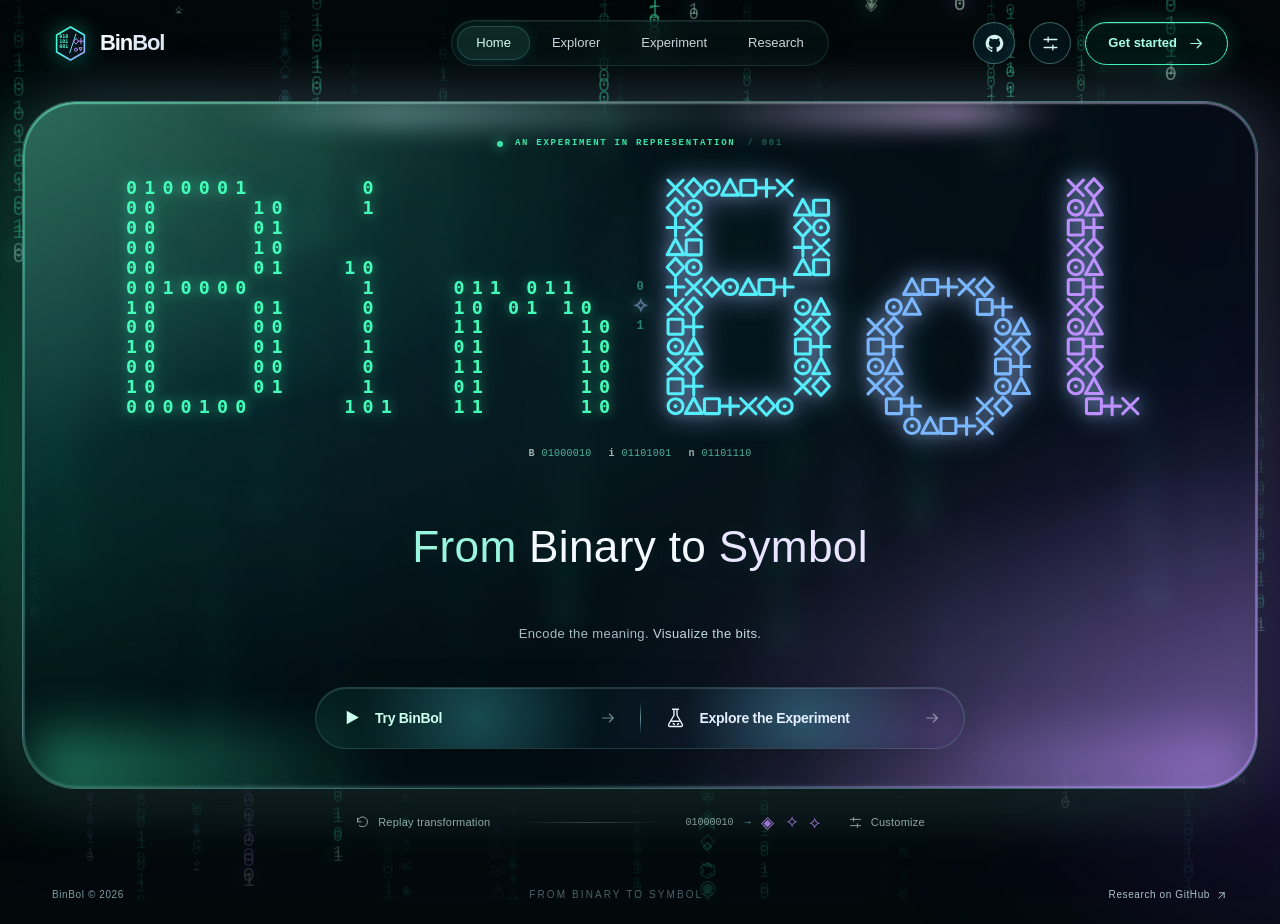
==== commit f29aea86: "feat(preview): stage BinBol Studio v0.4 with matching binary/glyph wordmark" ====
--- a/index.html
+++ b/index.html
@@ -1,641 +1,129 @@
 <!doctype html>
 <html lang="en">
 <head>
-  <meta charset="utf-8">
-  <meta name="viewport" content="width=device-width, initial-scale=1, viewport-fit=cover">
-  <meta name="theme-color" content="#0b0c17">
-  <meta name="description" content="Binbol research studio: semantic visual coding, binary encoding, and experimental compression.">
-  <title>Binbol — From Binary to Symbol</title>
-  <style>
-:root{color-scheme:dark;--bg:#0b0c17;--surface:#141726;--line:rgba(180,181,230,.16);--fg:#eeeefd;--muted:#a5a7c4;--violet:#b49aff;--gold:#f0ce8a;--green:#8be0bd}
-*{box-sizing:border-box}html{scroll-behavior:smooth;scroll-padding-top:84px}body{background:var(--bg);color:var(--fg);margin:0;font:15px/1.65 Inter,ui-sans-serif,-apple-system,BlinkMacSystemFont,'Segoe UI',sans-serif;overflow-x:hidden}button,input,textarea{font:inherit}button{cursor:pointer}a{color:inherit;text-decoration:none}::selection{background:#8c71c88a}h1,h2,h3,p{margin-top:0}.wrap{width:min(1150px,calc(100% - 42px));margin:auto}.ambient{position:fixed;z-index:-1;pointer-events:none;filter:blur(70px);border-radius:50%;opacity:.25}.ambient-left{width:500px;height:500px;background:#6d43bc;top:-260px;left:-130px}.ambient-right{width:500px;height:430px;background:#93692d;right:-230px;top:240px;opacity:.1}.topbar{display:flex;align-items:center;gap:28px;min-height:82px;border-bottom:1px solid var(--line)}.wordmark{display:flex;align-items:center;gap:9px;font-weight:850;letter-spacing:1.2px;white-space:nowrap}.wordmark .logo{display:grid;place-items:center;font-size:31px;color:var(--violet)}.gold{color:var(--gold)}.topbar nav{margin-left:auto;display:flex;align-items:center;gap:19px}.topbar nav a{font-size:12px;color:var(--muted);transition:color .2s}.topbar nav a:hover{color:#fff}.lab-link{white-space:nowrap;border:1px solid #6a6484;border-radius:999px;font-size:12px;padding:8px 15px}.lab-link span{color:var(--gold)}.hero{padding:90px 0 80px}.eyebrow{color:var(--violet);font-size:11px;letter-spacing:2.1px;font-weight:800;text-transform:uppercase}.live-dot{display:inline-block;width:8px;height:8px;border-radius:50%;background:#75d5ae;box-shadow:0 0 14px #75d5ae;margin-right:9px}.hero h1{font-size:clamp(45px,6.3vw,86px);letter-spacing:-4px;line-height:1.08;margin:28px 0;max-width:920px}.hero h1 em{font-style:normal;background:linear-gradient(105deg,#bfa4ff,#eee1ff 50%,#f2cc80);background-clip:text;color:transparent}.lead{font-size:18px;line-height:1.7;color:var(--muted);max-width:750px}.hero-actions{display:flex;gap:11px;margin:32px 0 30px}.btn{border-radius:13px;display:inline-flex;align-items:center;justify-content:center;gap:10px;padding:11px 19px;font-size:13px;font-weight:750;transition:transform .2s,background .2s,border-color .2s;border:1px solid var(--line);min-height:44px}.btn:hover{transform:translateY(-2px)}.btn.primary{background:linear-gradient(115deg,#a58bf0,#c4a9ff);border-color:transparent;color:#171323}.btn.ghost{background:#ffffff0b;color:#e9e7f4}.hero-tags{display:flex;gap:9px;flex-wrap:wrap}.hero-tags span{font-size:10px;color:#8f8eab;letter-spacing:1.2px}.hero-tags span:not(:last-child)::after{content:'  /';margin-left:8px;color:#6b6481}.section{padding:58px 0 70px;border-top:1px solid var(--line)}.section-head{display:flex;align-items:flex-end;justify-content:space-between;gap:30px;margin-bottom:25px}.section-head h2{font-size:clamp(28px,3.5vw,43px);letter-spacing:-1.3px;line-height:1.17;margin:10px 0 0}.section-head>p{max-width:390px;margin:0;color:var(--muted);font-size:13px}.glass{background:linear-gradient(150deg,rgba(35,36,63,.75),rgba(18,20,34,.85));border:1px solid var(--line);border-radius:20px;box-shadow:0 14px 35px #00000024;backdrop-filter:blur(16px)}.three-grid{display:grid;grid-template-columns:repeat(3,1fr);gap:15px}.tile{padding:25px;min-height:225px}.tile-icon{display:inline-grid;place-items:center;height:62px;min-width:64px;border-radius:18px;background:#342b4d;color:#e8ddff;font-weight:900;font-size:23px}.tile-icon.purple{font:17px ui-monospace,Consolas,monospace;color:#ba9dff}.tile-icon.yellow{color:var(--gold)}.tile h3{margin:17px 0 5px;font-size:17px}.tile p{color:var(--muted);font-size:12px;margin:0;line-height:1.7}.warning{margin-top:16px;padding:15px 20px;border-left:2px solid #a58bf0;background:#a58bf00d;color:#bbb6d4;font-size:12px;border-radius:0 12px 12px 0}.warning strong{color:#ded3fb}.pipeline{padding:24px}.pipeline-steps{display:flex;align-items:center;justify-content:space-between;gap:5px}.stage{background:#181c2e;border:1px solid var(--line);border-radius:15px;min-width:0;flex:1;min-height:121px;display:flex;flex-direction:column;align-items:center;justify-content:center;gap:4px;color:var(--muted);transition:all .25s}.stage:hover{background:#25243e}.stage.active{border-color:#aa8fff;background:#8b72c51f;box-shadow:0 0 0 1px #9377ea22}.stage.active b{color:white}.stage-icon{font-size:24px;color:var(--violet)}.stage b{font-size:12px}.stage small{font-size:10px;color:#8485a5}.pipe-arrow{font-size:20px;color:#807e9d}.pipeline-detail{border-top:1px solid var(--line);margin-top:25px;padding-top:22px;display:grid;grid-template-columns:1fr 1fr;gap:20px;align-items:center}.pipeline-detail h3{margin:8px 0;font-size:20px}.pipeline-detail p{color:var(--muted);font-size:13px;margin:0}.pipeline-controls{display:flex;justify-content:flex-end;gap:10px;margin-top:18px}.compact{padding:7px 15px;min-height:39px}.micro{font-size:11px;color:#9596b0;line-height:1.65;margin:12px 0 0}.workbench{display:grid;grid-template-columns:1fr 1fr;gap:16px}.work-card{padding:22px;min-width:0}.card-title{display:flex;justify-content:space-between;align-items:flex-start;gap:10px;margin-bottom:17px}.card-title small,.card-title>small{font-size:10px;letter-spacing:1.6px;color:var(--violet)}.card-title h3{font-size:19px;margin:4px 0}.text-btn{border:0;background:transparent;color:var(--violet);font-size:12px;font-weight:750;padding:4px 5px}.palette{display:flex;gap:8px;flex-wrap:wrap;margin-bottom:16px}.glyph-key{display:grid;place-items:center;min-width:48px;height:47px;border:1px solid var(--line);background:#242339;border-radius:12px;color:#e9d9ff;font-size:23px}.glyph-key:hover{border-color:var(--violet);background:#392e54}textarea,input{color:var(--fg);background:#0d1120;border:1px solid #38364e;border-radius:12px;outline:none}textarea:focus,input:focus{border-color:#b29cff;box-shadow:0 0 0 3px #b29cff22}#glyph-source{width:100%;min-height:211px;resize:vertical;padding:18px;font:17px/1.9 ui-monospace,SFMono-Regular,Consolas,monospace}.actions{display:flex;flex-wrap:wrap;gap:9px;margin-top:18px}.status{margin-top:13px;color:var(--green);font-size:12px;min-height:25px}.status.error{color:#f19cab}.output-group{margin-top:12px}.output-title{display:flex;align-items:center;justify-content:space-between;margin:0 0 8px;font-size:12px;color:#d9d7e7;font-weight:800}.output-title span{font-size:10px;font-weight:500;color:var(--muted)}.code-surface{background:#0b1020;border:1px solid #282942;border-radius:12px;padding:17px;margin:0;color:#d9d5f1;font:12px/1.75 ui-monospace,Consolas,monospace;white-space:pre-wrap;word-break:break-word;overflow-x:auto;direction:ltr;text-align:left}#c-output{max-height:260px;overflow:auto;min-height:140px}.metricline{display:grid;grid-template-columns:repeat(3,1fr);gap:8px;margin-top:14px}.metricline>div{padding:10px;border:1px solid var(--line);border-radius:12px}.metricline small{display:block;font-size:10px;color:var(--muted)}.metricline strong{display:block;font-size:18px;color:var(--gold)}.compare{margin-top:16px;padding:22px}.compare h3{font-size:17px}.compare-grid{display:grid;grid-template-columns:repeat(4,1fr);gap:11px}.compare-grid>div{min-width:0;padding:15px;border-radius:12px;background:#101426}.compare-grid small{display:block;margin-bottom:10px;color:var(--violet);font-size:11px}.compare-grid code{font:12px/1.7 ui-monospace,Consolas,monospace;color:#e5ddf4;overflow-wrap:anywhere}.form-grid{display:grid;grid-template-columns:1fr 1fr;gap:9px}.form-grid label,.stack-label{display:flex;flex-direction:column;gap:6px;font-size:12px;font-weight:750;color:#dad7e5}.form-grid input{min-height:43px;padding:8px 12px;width:100%}.stack-label{margin-top:14px}.stack-label textarea{padding:12px;min-height:120px;font:13px/1.6 ui-monospace,monospace}.file-label{position:relative;overflow:hidden;cursor:pointer}.file-label input{position:absolute;width:100%;height:100%;opacity:0;left:0;top:0;cursor:pointer}.dict-list{display:flex;flex-direction:column;gap:8px;max-height:450px;overflow:auto}.dict-entry{display:flex;align-items:center;gap:11px;padding:11px;border:1px solid var(--line);border-radius:12px;background:#121626}.dict-symbol{font-size:28px;min-width:39px;text-align:center;color:var(--gold)}.dict-info{min-width:0;flex:1}.dict-info strong{display:block;font-size:12px}.dict-info code{display:block;white-space:pre-wrap;font-size:11px;color:var(--muted)}.remove{font-size:22px;border:0;background:none;color:#f29fae;padding:7px}.roadmap{border-top:1px solid var(--line)}.road-item{display:grid;grid-template-columns:50px 1fr 92px;gap:15px;align-items:center;border-bottom:1px solid var(--line);padding:23px 5px}.number{font:24px ui-monospace,monospace;color:var(--violet)}.road-item h3{font-size:16px;margin:0 0 4px}.road-item p{font-size:12px;color:var(--muted);margin:0}.state{justify-self:end;color:#a7a1bc;font-size:11px;border:1px solid var(--line);border-radius:20px;padding:5px 9px}.footer-actions{display:flex;gap:10px;margin-top:22px;flex-wrap:wrap}footer{display:flex;justify-content:space-between;gap:16px;padding:25px 0 45px;border-top:1px solid var(--line);font-size:10px;letter-spacing:.7px;color:#8585a7}.sr-only{position:absolute;width:1px;height:1px;padding:0;margin:-1px;overflow:hidden;clip:rect(0,0,0,0);white-space:nowrap;border:0}
-@media(max-width:900px){.topbar{flex-wrap:wrap;padding:12px 0}.topbar nav{order:3;flex-basis:100%;justify-content:space-between;margin:0;gap:9px;overflow-x:auto}.lab-link{margin-left:auto}.hero{padding:58px 0 57px}.workbench{grid-template-columns:1fr}.section-head{align-items:flex-start;flex-direction:column;gap:10px}.section-head>p{max-width:100%}.compare-grid{grid-template-columns:repeat(2,1fr)}}
-@media(max-width:650px){.wrap{width:calc(100% - 26px)}.topbar{gap:12px}.topbar nav a{font-size:11px}.wordmark{font-size:13px}.lab-link{font-size:10px;padding:7px 10px}.hero h1{letter-spacing:-2.2px;font-size:44px}.lead{font-size:15px}.hero-actions{flex-wrap:wrap}.three-grid{grid-template-columns:1fr}.tile{min-height:0;padding:22px}.section{padding:39px 0 50px}.pipeline{padding:15px}.pipeline-steps{gap:3px}.stage{min-height:94px;padding:4px 2px;border-radius:9px}.stage-icon{font-size:19px}.stage b{font-size:10px}.stage small{display:none}.pipe-arrow{font-size:11px}.pipeline-detail{grid-template-columns:1fr;gap:15px}.work-card{padding:16px}.compare{padding:16px}.compare-grid{grid-template-columns:1fr 1fr}.metricline strong{font-size:15px}.metricline small{font-size:9px}.road-item{grid-template-columns:35px 1fr;gap:10px}.road-item .state{grid-column:2;justify-self:start}.road-item h3{font-size:14px}footer{flex-direction:column}.btn{font-size:12px}}
-@media(prefers-reduced-motion:reduce){html{scroll-behavior:auto}*,*::before,*::after{animation:none!important;transition:none!important}}
-
-
-/* Binbol v0.3: accessible high-contrast pipeline and network/bitfield labs. */
-.topbar nav{flex-wrap:wrap;row-gap:4px}
-.stage{border-color:#6e648d;background:#22223d;color:#f1eaff;min-height:138px}
-.stage.active{border-color:#c3a5ff;background:#493a70;box-shadow:0 0 0 2px #a98aff55,0 0 24px #ae80ff24;transform:translateY(-2px)}
-.stage b{font-size:14px}.stage small{font-size:11px;color:#c3bfdc}.stage-icon{font-size:30px;color:#d2b9ff}
-.stage.active .stage-icon{color:#fff}
-.pipe-arrow{color:#b59eff;text-shadow:0 0 13px #a580ef;animation:arrow-glow 1.8s infinite}
-@keyframes arrow-glow{50%{opacity:.36;transform:translateX(2px)}}
-.explain-strip{padding:17px 20px;margin-bottom:17px;display:flex;gap:10px;flex-wrap:wrap;color:#d1cce6;font-size:13px}.explain-strip strong{color:#e5d6ff}
-.explain-strip code{color:#fff}.net-layout{margin-bottom:17px}
-.net-select{min-height:44px;border:1px solid #6b6185;border-radius:11px;background:#101222;color:#e4dff1;padding:10px;width:100%}
-#net-source,#net-dictionary{width:100%;min-height:84px;resize:vertical;padding:13px 15px;font:13px/1.7 ui-monospace,Consolas,monospace}
-#net-source{min-height:175px}.tiny-label{font-size:10px;color:#b9a4f9;letter-spacing:1.1px}
-.network-metrics{display:grid;grid-template-columns:repeat(2,1fr);gap:9px}
-.network-metrics>div{padding:12px 14px;border:1px solid #6e608b;border-radius:11px;background:#0f1327}
-.network-metrics small{display:block;color:#bdb3da;font-size:11px}.network-metrics strong{font-size:22px;color:#f6edff;display:block}
-#net-hex{max-height:150px;min-height:85px;overflow:auto;font-size:11px}
-#net-decoded{min-height:100px;max-height:165px;overflow:auto;white-space:pre-wrap}
-.transfer-view,.bitfield-block{padding:22px;margin:18px 0}.transfer-track{display:grid;grid-template-columns:repeat(5,minmax(0,1fr));gap:10px;align-items:center;margin-top:15px}
-.transfer-step{min-height:112px;display:flex;align-items:center;justify-content:center;gap:1px;flex-direction:column;background:#161a31;border:1px solid #6e648d;border-radius:15px;color:#c9bddf;position:relative;transition:all .25s;cursor:pointer}
-.transfer-step:not(:last-child)::after{content:'›';position:absolute;right:-12px;color:#cdb2ff;font-size:24px;z-index:2}
-.transfer-step b{color:#ddd5ee;font-size:13px}.transfer-step small{font-size:11px;color:#aaa3c4}
-.transfer-step.is-current{background:#453567;border-color:#d9b9ff;box-shadow:0 0 24px #b383ff66;transform:translateY(-3px)}
-.transfer-step.is-current b,.transfer-step.is-current .transfer-icon{color:#fff}
-.transfer-icon{font-size:29px;line-height:1.3;color:#c3a4fc}
-.transfer-packet{display:flex;align-items:center;gap:12px;margin-top:20px;padding:16px 17px;border-radius:13px;background:#0c1021;border:1px solid #686088;color:#e1d8f2;min-height:60px;font-size:13px}
-.signal-dot{width:11px;height:11px;border-radius:50%;background:#b9a2ff;box-shadow:0 0 0 5px #a07dff20,0 0 17px #af81ff;flex-shrink:0;animation:signal 1.5s infinite}
-@keyframes signal{50%{box-shadow:0 0 0 10px #a07dff06,0 0 24px #af81ff}}
-.bitfield-block .section-head{margin-bottom:19px}.bit-controls{display:grid;grid-template-columns:repeat(4,1fr);gap:12px}
-.bit-controls label{font-size:12px;color:#e4ddf5;background:#101426;border:1px solid #635b80;border-radius:12px;padding:12px;display:grid;grid-template-columns:1fr auto;gap:5px}
-.bit-controls input{grid-column:1/-1;width:100%;accent-color:#b596ff}.bit-controls output{color:#f3d39b;font-size:14px;font-weight:800}
-.field-visual{display:flex;gap:4px;margin-top:19px;min-height:64px}
-.field-bit{flex:1 1 0;min-width:0;display:flex;align-items:center;justify-content:center;border-radius:5px;font:700 14px ui-monospace,monospace;border:1px solid #ffffff36;color:#fff}
-.field-bit.op{background:#6a3eb1}.field-bit.mode{background:#1f827c}.field-bit.reg{background:#8b6226}.field-bit.operand{background:#315c9a}
-.bit-summary{display:flex;gap:14px;align-items:center;flex-wrap:wrap;margin-top:12px;color:#c9c2e0;font-size:12px}.bit-summary strong{color:#f3d39b;font-size:23px}
-.bit-summary #bf-binary{font:600 14px ui-monospace,monospace}
-@media(max-width:650px){.topbar nav{gap:12px;overflow-x:auto;flex-wrap:nowrap}.pipeline-steps{overflow-x:auto;justify-content:flex-start;scroll-snap-type:x mandatory;gap:8px;padding:6px 3px 17px}.stage{min-width:114px;flex:0 0 114px;min-height:130px;scroll-snap-align:center}.stage b{font-size:13px}.stage small{display:block;font-size:10px}.stage-icon{font-size:28px}.pipe-arrow{flex:0 0 auto;font-size:16px}.pipeline-controls{justify-content:space-between;flex-wrap:wrap}.transfer-view,.bitfield-block{padding:15px}.transfer-track{grid-template-columns:repeat(5,1fr);gap:5px}.transfer-step{min-height:94px;border-radius:10px}.transfer-step b{font-size:10px}.transfer-step small{font-size:9px}.transfer-icon{font-size:20px}.transfer-step:not(:last-child)::after{right:-8px;font-size:16px}.bit-controls{grid-template-columns:repeat(2,1fr);gap:8px}.field-visual{gap:2px}.field-bit{font-size:11px;border-radius:3px}.bit-summary #bf-binary{font-size:12px}.network-metrics strong{font-size:19px}}
-@media(prefers-reduced-motion:reduce){.signal-dot,.pipe-arrow{animation:none}}
-
-/* v0.4: conceptual security research panel; no cryptographic operation is simulated. */
-.security-cards{display:grid;grid-template-columns:repeat(3,minmax(0,1fr));gap:15px;margin-bottom:16px}
-.security-card{padding:22px;min-width:0}.security-card h3{margin:10px 0}.security-card p{font-size:14px;line-height:1.65;color:#d0cbe0}.security-card small{font-size:10px;letter-spacing:1.2px;color:#c6afff}
-.security-symbol{font-size:30px;color:#b7a0f4}.security-flow{padding:24px}.secure-steps{display:flex;gap:8px;align-items:center;justify-content:space-between;flex-wrap:wrap;margin:20px 0}
-.secure-steps span{padding:13px 14px;border-radius:12px;border:1px solid #8573ac;background:#1d1b36;color:#f3ecff;font-size:13px;font-weight:700}.secure-steps b{color:#d2b9ff}
-.security-flow .micro{margin-top:12px}.security-flow a{color:#d7b8ff;text-decoration:underline;text-underline-offset:3px}
-@media(max-width:760px){.security-cards{grid-template-columns:1fr}.security-card{padding:18px}.security-flow{padding:16px}.secure-steps{justify-content:flex-start;gap:7px}.secure-steps span{padding:10px 11px;font-size:11px}}
-
-</style>
+<meta charset="utf-8"><meta name="viewport" content="width=device-width,initial-scale=1,viewport-fit=cover">
+<meta name="theme-color" content="#030a0c"><meta name="description" content="BinBol — from binary to symbol. Explore an experimental visual language built from bits and glyphs.">
+<title>BinBol — From Binary to Symbol</title>
+<link rel="icon" type="image/svg+xml" href="assets/favicon.svg"><link rel="stylesheet" href="assets/landing.css"><link rel="stylesheet" href="assets/component-editor.css">
 </head>
 <body>
-  <div class="ambient ambient-left"></div><div class="ambient ambient-right"></div>
-  <header class="topbar wrap">
-    <a href="#top" class="wordmark" aria-label="Binbol home"><span class="logo">◈</span><span>BIN<span class="gold">BOL</span></span></a>
-    <nav aria-label="Primary"><a href="#why">Concept</a><a href="#pipeline">Pipeline</a><a href="#transfer">Network Lab</a><a href="#language">GlyphScript</a><a href="#dictionary">Dictionary</a><a href="dictionary-lab.html">Dictionary Lab ↗</a><a href="#security">Security</a><a href="#roadmap">Roadmap</a></nav>
-    <a class="lab-link" href="#transfer">Open network lab <span aria-hidden="true">↗</span></a>
-  </header>
-  <main id="top" class="wrap">
-    <section class="hero">
-      <div class="eyebrow"><span class="live-dot"></span> EXPERIMENTAL RESEARCH · V0.5</div>
-      <h1>Encode the meaning.<br><em>Visualize the bits.</em></h1>
-      <p class="lead">Build a language where one semantic instruction can be written as a word, a visual glyph, or a binary identifier. Verify what really becomes smaller, faster, or easier to understand.</p>
-      <div class="hero-actions"><a class="btn primary" href="#transfer">Try the network demo <span aria-hidden="true">↗</span></a><a class="btn ghost" href="#transfer">Explore network encoding</a></div>
-      <div class="hero-tags"><span>SEMANTIC IDS</span><span>BITFIELDS</span><span>GLYPH RENDERING</span><span>VIRTUAL MACHINE</span></div>
-    </section>
-    <section id="why" class="section">
-      <div class="section-head"><div><span class="eyebrow">01 / THE PROJECT</span><h2>One concept. Three representations.</h2></div><p>We are not inventing information out of nothing. We are designing how to encode, interpret, render and measure it.</p></div>
-      <div class="three-grid">
-        <article class="glass tile"><span class="tile-icon">{ }</span><h3>Semantic meaning</h3><p>An operation has an explicit contract: SET, ADD, SUBTRACT, PRINT. A dictionary maps optional symbols and words to this meaning.</p></article>
-        <article class="glass tile"><span class="tile-icon purple">0101</span><h3>Binary storage</h3><p>The engine stores opcodes and operands as bytes or bitfields. The target system determines how we pack and decode identifiers.</p></article>
-        <article class="glass tile"><span class="tile-icon yellow">◈</span><h3>Visual language</h3><p>Glyphs, colors, patterns and stories are alternative views of the same structure, not new bits hidden inside a picture.</p></article>
-      </div>
-      <div class="warning"><strong>Research rule:</strong> Fewer visible symbols do not automatically mean fewer stored bytes or faster compiled code. We measure the entire encoded format, including its dictionary and runtime costs.</div>
-    </section>
-    <section id="pipeline" class="section">
-      <div class="section-head"><div><span class="eyebrow">02 / SYSTEM EXPLORER</span><h2>Follow one instruction.</h2></div><p>Conceptual disk → RAM → decoder → CPU/VM → visual output. Tap each stage to inspect what it does.</p></div>
-      <div class="glass pipeline">
-        <div class="pipeline-steps" role="group" aria-label="Pipeline stages">
-          <button class="stage active" type="button" data-stage="0"><span class="stage-icon">▤</span><b>Disk</b><small>Stored bytes</small></button>
-          <span class="pipe-arrow" aria-hidden="true">→</span>
-          <button class="stage" type="button" data-stage="1"><span class="stage-icon">▦</span><b>RAM</b><small>Byte buffer</small></button>
-          <span class="pipe-arrow" aria-hidden="true">→</span>
-          <button class="stage" type="button" data-stage="2"><span class="stage-icon">⌘</span><b>Decoder</b><small>Opcode + data</small></button>
-          <span class="pipe-arrow" aria-hidden="true">→</span>
-          <button class="stage" type="button" data-stage="3"><span class="stage-icon">⚙</span><b>Virtual CPU</b><small>State change</small></button>
-          <span class="pipe-arrow" aria-hidden="true">→</span>
-          <button class="stage" type="button" data-stage="4"><span class="stage-icon">◈</span><b>Renderer</b><small>Symbol view</small></button>
-        </div>
-        <div class="pipeline-detail"><div><div class="eyebrow" id="stage-label">STEP 1 / 5</div><h3 id="stage-title">Disk: the binary file</h3><p id="stage-copy">A file contains bytes, not pictures of symbols. Our example program begins with an opcode and its operand.</p></div><pre id="stage-data" class="code-surface">10 0A 30 03 40</pre></div>
-        <div class="pipeline-controls"><button type="button" class="btn ghost compact" id="auto-stage">▶ Play tour</button><button type="button" class="btn ghost compact" id="prev-stage">← Previous</button><button type="button" class="btn primary compact" id="next-stage">Next stage →</button></div>
-        <p class="micro">Conceptual visualization only: actual OS paging, caches, registers and CPU instruction fetch are more complex; the demonstration VM executes JavaScript, not native processor opcodes.</p>
-      </div>
-    </section>
-    <section id="transfer" class="section">
-      <div class="section-head"><div><span class="eyebrow">03 / TWO-COMPUTER NETWORK LAB</span><h2>Send meaning, not repeated text.</h2></div><p>Enter your own phrase and message. Watch a real binary packet travel from sender to receiver. Compare shared vs embedded dictionary costs.</p></div>
-      <div class="glass explain-strip"><strong>One byte = one choice from 256 IDs.</strong><span>IDs 0–255 can each name a pre-agreed entry. That does not store 256 independent values in eight bits. Our prototype uses ID <code>01</code> for one phrase.</span></div>
-      <div class="workbench net-layout">
-        <article class="glass work-card">
-          <div class="card-title"><div><small>SENDER / MACHINE A</small><h3>Compose a message</h3></div><span class="tiny-label">UTF-8 INPUT</span></div>
-          <label class="stack-label" for="net-dictionary">Dictionary phrase (ID 01)<textarea id="net-dictionary" rows="2" spellcheck="false">player.health -= damage;
-</textarea></label>
-          <label class="stack-label" for="net-source">Source message<textarea id="net-source" rows="6" spellcheck="false">player.health -= damage;
-player.health -= damage;
-player.health -= damage;
-player.health -= damage;
-player.health -= damage;
-player.health -= damage;
-player.health -= damage;
-player.health -= damage;
-</textarea></label>
-          <label class="stack-label" for="net-mode">Dictionary transport<select id="net-mode" class="net-select"><option value="shared">Pre-shared (both computers know dictionary)</option><option value="embedded">Self-contained (send dictionary with packet)</option></select></label>
-          <div class="actions"><button type="button" class="btn primary" id="net-send">▶ Encode · Send · Decode</button><button type="button" class="btn ghost" id="net-sample">Load Hebrew sample</button></div>
-          <p class="micro">Pre-shared only works if both machines already have the identical dictionary. The 7-byte header is counted. No actual network traffic is sent; this is a local protocol simulation.</p>
-        </article>
-        <article class="glass work-card">
-          <div class="card-title"><div><small>RECEIVER / MACHINE B</small><h3>Verify round-trip</h3></div><span id="net-status" class="tiny-label">READY</span></div>
-          <div class="network-metrics"><div><small>Raw UTF-8</small><strong id="net-raw">—</strong></div><div><small>Packet size</small><strong id="net-packed">—</strong></div><div><small>Difference</small><strong id="net-gain">—</strong></div><div><small>Dictionary hits</small><strong id="net-hits">—</strong></div><div><small>Gzip baseline</small><strong id="net-gzip">—</strong></div></div>
-          <div class="output-group"><div class="output-title">Packet bytes, hex <span id="net-packet-note">complete size counted</span></div><pre id="net-hex" class="code-surface"></pre></div>
-          <div class="output-group"><div class="output-title">Decoded source <span>exact original, or failure</span></div><pre id="net-decoded" class="code-surface" dir="auto"></pre></div>
-          <div class="actions"><button class="btn ghost" type="button" id="net-download">↓ Download .bnb</button><label class="btn ghost file-label">↑ Open .bnb <input id="net-open" type="file" accept=".bnb,application/octet-stream"></label><button class="btn ghost" type="button" id="net-wrong">Test wrong dictionary</button></div>
-          <div id="net-alert" class="status" role="status" aria-live="polite"></div>
-        </article>
-      </div>
-      <div class="glass transfer-view">
-        <div class="card-title"><div><small>ANIMATED / CONCEPTUAL TRANSPORT</small><h3>From A to B — every step</h3></div><button class="btn ghost compact" id="net-play" type="button">▶ Replay</button></div>
-        <div class="transfer-track" id="transfer-track" aria-label="Network transmission stages">
-          <button data-netstage="0" class="transfer-step" type="button"><span class="transfer-icon">⌨</span><b>Source</b><small>Text</small></button>
-          <button data-netstage="1" class="transfer-step" type="button"><span class="transfer-icon">▦</span><b>Encode</b><small>ID + literal</small></button>
-          <button data-netstage="2" class="transfer-step" type="button"><span class="transfer-icon">⇢</span><b>Link</b><small>Bytes</small></button>
-          <button data-netstage="3" class="transfer-step" type="button"><span class="transfer-icon">⌘</span><b>Decode</b><small>Dictionary</small></button>
-          <button data-netstage="4" class="transfer-step" type="button"><span class="transfer-icon">✓</span><b>Output</b><small>Verify</small></button>
-        </div>
-        <div class="transfer-packet" id="transfer-packet"><span class="signal-dot"></span><span id="net-stage-caption">Create the source text on machine A.</span></div>
-      </div>
-      <div class="glass bitfield-block">
-        <div class="section-head"><div><span class="eyebrow">04 / BITFIELD DESIGNER</span><h2>One 16-bit word. Four fields.</h2></div><p>Choose how 16 bits are divided; each field controls a different aspect of a *single* instruction. Packing reduces padding, not the amount of information required.</p></div>
-        <div class="bit-controls">
-          <label>Opcode · 4 bits<input id="bf-op" type="range" min="0" max="15" value="3"><output id="bf-op-val">3</output></label>
-          <label>Mode · 2 bits<input id="bf-mode" type="range" min="0" max="3" value="2"><output id="bf-mode-val">2</output></label>
-          <label>Register · 4 bits<input id="bf-reg" type="range" min="0" max="15" value="5"><output id="bf-reg-val">5</output></label>
-          <label>Operand · 6 bits<input id="bf-operand" type="range" min="0" max="63" value="27"><output id="bf-operand-val">27</output></label>
-        </div>
-        <div class="field-visual" id="bf-visual" aria-label="16-bit field breakdown"></div>
-        <div class="bit-summary"><span id="bf-binary">—</span><strong id="bf-hex">—</strong><span>2 bytes / 65,536 distinct combinations</span></div>
-        <p class="micro">This field layout is illustrative, not an ARM instruction format. Some combinations may be invalid in a real ISA; register width, decoding and alignment determine real-world cost.</p>
-      </div>
-    </section>
-    <section id="language" class="section">
-      <div class="section-head"><div><span class="eyebrow">05 / INTERACTIVE SEMANTIC LANGUAGE</span><h2>Write a tiny program as glyphs.</h2></div><p>A safe, intentionally small language. The symbol is syntax, its expansion defines behavior, and the bytecode runs in an educational VM.</p></div>
-      <div class="workbench">
-        <article class="glass work-card"><div class="card-title"><div><small>EDIT / GLYPHSCRIPT</small><h3>Symbolic source</h3></div><button class="text-btn" id="reset-program">Reset</button></div>
-          <div class="palette" id="glyph-palette" aria-label="Insert a symbol"></div>
-          <label class="sr-only" for="glyph-source">GlyphScript source</label>
-          <textarea id="glyph-source" spellcheck="false" autocapitalize="off" aria-describedby="source-tip">◈ 10
-⊖ 3
-◎</textarea>
-          <p class="micro" id="source-tip">Each line: one registered symbol and an optional value from 0–255. Tap a symbol to insert an instruction at the cursor.</p>
-          <div class="actions"><button class="btn primary" id="compile" type="button">Compile & run <span aria-hidden="true">▶</span></button><button class="btn ghost" id="download-bytes" type="button">Save .gfb</button></div><div class="status" id="run-status" role="status">Ready for compilation.</div>
-        </article>
-        <article class="glass work-card"><div class="card-title"><div><small>EXPAND / VERIFY</small><h3>See every layer</h3></div></div>
-          <div class="output-group"><div class="output-title">Equivalent C code <button class="text-btn" id="copy-c">Copy</button></div><pre id="c-output" class="code-surface" aria-live="polite"></pre></div>
-          <div class="output-group"><div class="output-title">Bytecode <span id="bytecount">—</span></div><pre id="binary-output" class="code-surface" aria-live="polite"></pre></div>
-          <div class="output-group"><div class="output-title">Execution output <span>JS reference VM</span></div><pre id="vm-output" class="code-surface" aria-live="polite"></pre></div>
-          <div class="metricline"><div><small>Glyph source UTF-8</small><strong id="glyph-size">—</strong></div><div><small>Bytecode payload</small><strong id="code-size">—</strong></div><div><small>Reconstruction</small><strong id="reconstruct-result">—</strong></div></div>
-        </article>
-      </div>
-      <div class="compare glass"><h3>Four views of one program</h3><div class="compare-grid"><div><small>Conventional C</small><code>int value = 10;<br>value -= 3;<br>printf("%d\\n", value);</code></div><div><small>Hebrew-style concept</small><code dir="rtl">קבע ערך ל־10<br>הפחת 3<br>הדפס ערך</code></div><div><small>GlyphScript</small><code>◈ 10<br>⊖ 3<br>◎</code></div><div><small>Binary instructions</small><code>10 0A<br>30 03<br>40</code></div></div><p class="micro">The Hebrew column is a conceptual comparison with Hebrew++ rather than a claim about its exact historical syntax. Our binary VM is not a C compiler; it executes a small subset of arithmetic actions.</p></div>
-    </section>
-    <section id="dictionary" class="section">
-      <div class="section-head"><div><span class="eyebrow">06 / DICTIONARY DESIGNER</span><h2>Give a symbol a meaning.</h2></div><p>Build a named macro that expands to a sequence of allowed VM operations. No arbitrary JavaScript, C, or shell commands execute here.</p></div>
-      <div class="workbench dict-layout"><article class="glass work-card"><div class="card-title"><h3>Create a template</h3><span class="micro">Safe instruction DSL</span></div>
-        <div class="form-grid"><label>Symbol<input id="macro-symbol" type="text" maxlength="12" value="🌊" placeholder="🌊" autocomplete="off"></label><label>Name<input id="macro-name" type="text" maxlength="48" value="Wave & print" placeholder="Wave & print"></label></div>
-        <label class="stack-label">Expansion (one operation per line)<textarea id="macro-body" rows="4" spellcheck="false">ADD $n
-PRINT</textarea></label>
-        <div class="actions"><button id="add-macro" class="btn primary" type="button">Add symbol</button><button id="export-dict" class="btn ghost" type="button">Export JSON</button><label class="btn ghost file-label">Import JSON<input id="import-dict" type="file" accept="application/json,.json"></label></div><div class="status" id="dict-status" role="status">$n is the optional operand supplied by the symbolic source line.</div>
-      </article>
-      <article class="glass work-card"><div class="card-title"><h3>Current dictionary</h3><small id="dict-count">—</small></div><div id="dict-list" class="dict-list"></div><p class="micro">Built-in instructions have fixed opcodes. Custom symbols are source-level macros and may expand into multiple instructions; their JSON dictionary is required to interpret custom source files.</p></article></div>
-    </section>
-<section id="registry-explorer" class="section">
-<div class="section-head"><div><span class="eyebrow">NEW / DICTIONARY REGISTRY V1</span><h2>A whole program, inside a tile.</h2></div><p>Create code and message dictionaries, expand nested recipes, and simulate transferring exact byte packets between two computers. Open the new interactive lab below.</p></div>
-<div class="three-grid">
-<article class="glass tile"><span class="tile-icon">🛡</span><h3>CHECK_PLAYER recipe</h3><p>One symbolic ID refers to four separate actions. Tap its tile to inspect each reference and its exact expansion.</p></article>
-<article class="glass tile"><span class="tile-icon purple">▣</span><h3>Dictionary of dictionaries</h3><p>Choose Code, Testing, or Messages. Add your own text or recipe definitions, and detect circular references.</p></article>
-<article class="glass tile"><span class="tile-icon yellow">⇄</span><h3>Two computers</h3><p>Copy a BND1 packet between devices or share a binary file. Compare pre-shared and embedded dictionary costs.</p></article>
+<div class="rain-wrap" aria-hidden="true"><canvas id="rain"></canvas><div class="rain-vignette"></div></div>
+<div class="ambient ambient-green" aria-hidden="true"></div><div class="ambient ambient-violet" aria-hidden="true"></div>
+<div class="app-shell" id="app">
+ <header class="topbar">
+  <a data-part="brand" class="brand" href="index.html" aria-label="BinBol home"><img src="assets/favicon.svg" alt="" width="37" height="37"><span>Bin<span class="brand-bol">Bol</span></span></a>
+  <nav data-part="nav" class="capsule-nav" aria-label="Main navigation">
+    <a data-part="navHome" data-copy="navHome" data-link="navHome" href="index.html" class="is-current" aria-current="page">Home</a><a data-part="navExplorer" data-copy="navExplorer" data-link="navExplorer" href="explorer.html">Explorer</a><a data-part="navExperiment" data-copy="navExperiment" data-link="navExperiment" href="explorer.html#gamma">Experiment</a><a data-part="navResearch" data-copy="navResearch" data-link="navResearch" href="https://github.com/DorManDel/Binbol" target="_blank" rel="noopener noreferrer">Research</a>
+  </nav>
+  <div data-part="headerActions" class="top-actions"><a class="icon-btn github-icon" data-part="github" href="https://github.com/DorManDel/Binbol" target="_blank" rel="noopener noreferrer" title="BinBol on GitHub" aria-label="Open BinBol GitHub repository"><svg viewBox="0 0 24 24" fill="currentColor" stroke="none" aria-hidden="true"><path d="M12 .8a11.2 11.2 0 0 0-3.54 21.82c.56.11.76-.24.76-.54v-2.13c-3.1.67-3.76-1.32-3.76-1.32-.5-1.29-1.23-1.63-1.23-1.63-1.01-.7.08-.69.08-.69 1.12.08 1.7 1.15 1.7 1.15.99 1.7 2.61 1.21 3.25.93.1-.72.39-1.21.7-1.49-2.48-.28-5.09-1.24-5.09-5.53 0-1.22.44-2.22 1.15-3-.12-.28-.5-1.42.11-2.96 0 0 .94-.3 3.07 1.15a10.75 10.75 0 0 1 5.58 0c2.13-1.45 3.06-1.15 3.06-1.15.61 1.54.23 2.68.11 2.96.72.78 1.15 1.78 1.15 3 0 4.3-2.62 5.24-5.11 5.52.4.35.75 1.03.75 2.08v3.09c0 .3.2.65.77.54A11.2 11.2 0 0 0 12 .8Z"/></svg></a><button data-part="settingsControl" type="button" class="icon-btn" id="settings-open" title="Customize appearance" aria-label="Open appearance settings"><svg viewBox="0 0 24 24" aria-hidden="true"><path d="M4 7h16M4 17h16M9 4v6m6 4v6"/></svg></button><a data-part="headerCta" data-link="headerCta" class="header-cta" href="explorer.html"><span data-copy="headerCta">Get started</span> <svg viewBox="0 0 24 24" aria-hidden="true"><path d="M4 12h15m-6-6 6 6-6 6"/></svg></a></div>
+ </header>
+ <main class="stage" id="main">
+  <section class="hero-glass" id="hero-glass" aria-labelledby="hero-title">
+   <div class="glass-top-glint" aria-hidden="true"></div><div class="glass-edge-light" aria-hidden="true"></div>
+   <div class="hero-inner">
+    <div data-part="eyebrow" class="hero-eyebrow"><span class="live-bullet"></span><span data-copy="eyebrow">AN EXPERIMENT IN REPRESENTATION</span><span class="eyebrow-faint">/ 001</span></div>
+    <h1 id="hero-title" class="sr-only">BinBol — From Binary to Symbol</h1>
+    <div data-part="wordmark" class="logo-frame" id="logo-frame" role="img" aria-label="BinBol: Bin constructed from the real repeating ASCII bits of B, i and n; Bol built from tiny original geometric glyphs">
+      <div class="logo-bit half-logo"><svg xmlns="http://www.w3.org/2000/svg" viewBox="0 0 306 168" class="word-svg binary-svg" role="img" aria-label="Bin built from repeated ASCII values B=01000010, i=01101001, n=01101110"><title>BIN: authentic ASCII bits in each letterform</title><text x="10.0" y="16.0" text-anchor="middle" font-family="Consolas,DejaVu Sans Mono,monospace" font-weight="700" font-size="11.1" fill="var(--mint,#47ffc7)" class="word-bit" data-letter="B" data-ascii="01000010">0</text><text x="21.0" y="16.0" text-anchor="middle" font-family="Consolas,DejaVu Sans Mono,monospace" font-weight="700" font-size="11.1" fill="var(--mint,#47ffc7)" class="word-bit" data-letter="B" data-ascii="01000010">1</text><text x="32.0" y="16.0" text-anchor="middle" font-family="Consolas,DejaVu Sans Mono,monospace" font-weight="700" font-size="11.1" fill="var(--mint,#47ffc7)" class="word-bit" data-letter="B" data-ascii="01000010">0</text><text x="43.0" y="16.0" text-anchor="middle" font-family="Consolas,DejaVu Sans Mono,monospace" font-weight="700" font-size="11.1" fill="var(--mint,#47ffc7)" class="word-bit" data-letter="B" data-ascii="01000010">0</text><text x="54.0" y="16.0" text-anchor="middle" font-family="Consolas,DejaVu Sans Mono,monospace" font-weight="700" font-size="11.1" fill="var(--mint,#47ffc7)" class="word-bit" data-letter="B" data-ascii="01000010">0</text><text x="65.0" y="16.0" text-anchor="middle" font-family="Consolas,DejaVu Sans Mono,monospace" font-weight="700" font-size="11.1" fill="var(--mint,#47ffc7)" class="word-bit" data-letter="B" data-ascii="01000010">0</text><text x="76.0" y="16.0" text-anchor="middle" font-family="Consolas,DejaVu Sans Mono,monospace" font-weight="700" font-size="11.1" fill="var(--mint,#47ffc7)" class="word-bit" data-letter="B" data-ascii="01000010">1</text><text x="10.0" y="28.0" text-anchor="middle" font-family="Consolas,DejaVu Sans Mono,monospace" font-weight="700" font-size="11.1" fill="var(--mint,#47ffc7)" class="word-bit" data-letter="B" data-ascii="01000010">0</text><text x="21.0" y="28.0" text-anchor="middle" font-family="Consolas,DejaVu Sans Mono,monospace" font-weight="700" font-size="11.1" fill="var(--mint,#47ffc7)" class="word-bit" data-letter="B" data-ascii="01000010">0</text><text x="87.0" y="28.0" text-anchor="middle" font-family="Consolas,DejaVu Sans Mono,monospace" font-weight="700" font-size="11.1" fill="var(--mint,#47ffc7)" class="word-bit" data-letter="B" data-ascii="01000010">1</text><text x="98.0" y="28.0" text-anchor="middle" font-family="Consolas,DejaVu Sans Mono,monospace" font-weight="700" font-size="11.1" fill="var(--mint,#47ffc7)" class="word-bit" data-letter="B" data-ascii="01000010">0</text><text x="10.0" y="40.0" text-anchor="middle" font-family="Consolas,DejaVu Sans Mono,monospace" font-weight="700" font-size="11.1" fill="var(--mint,#47ffc7)" class="word-bit" data-letter="B" data-ascii="01000010">0</text><text x="21.0" y="40.0" text-anchor="middle" font-family="Consolas,DejaVu Sans Mono,monospace" font-weight="700" font-size="11.1" fill="var(--mint,#47ffc7)" class="word-bit" data-letter="B" data-ascii="01000010">0</text><text x="87.0" y="40.0" text-anchor="middle" font-family="Consolas,DejaVu Sans Mono,monospace" font-weight="700" font-size="11.1" fill="var(--mint,#47ffc7)" class="word-bit" data-letter="B" data-ascii="01000010">0</text><text x="98.0" y="40.0" text-anchor="middle" font-family="Consolas,DejaVu Sans Mono,monospace" font-weight="700" font-size="11.1" fill="var(--mint,#47ffc7)" class="word-bit" data-letter="B" data-ascii="01000010">1</text><text x="10.0" y="52.0" text-anchor="middle" font-family="Consolas,DejaVu Sans Mono,monospace" font-weight="700" font-size="11.1" fill="var(--mint,#47ffc7)" class="word-bit" data-letter="B" data-ascii="01000010">0</text><text x="21.0" y="52.0" text-anchor="middle" font-family="Consolas,DejaVu Sans Mono,monospace" font-weight="700" font-size="11.1" fill="var(--mint,#47ffc7)" class="word-bit" data-letter="B" data-ascii="01000010">0</text><text x="87.0" y="52.0" text-anchor="middle" font-family="Consolas,DejaVu Sans Mono,monospace" font-weight="700" font-size="11.1" fill="var(--mint,#47ffc7)" class="word-bit" data-letter="B" data-ascii="01000010">1</text><text x="98.0" y="52.0" text-anchor="middle" font-family="Consolas,DejaVu Sans Mono,monospace" font-weight="700" font-size="11.1" fill="var(--mint,#47ffc7)" class="word-bit" data-letter="B" data-ascii="01000010">0</text><text x="10.0" y="64.0" text-anchor="middle" font-family="Consolas,DejaVu Sans Mono,monospace" font-weight="700" font-size="11.1" fill="var(--mint,#47ffc7)" class="word-bit" data-letter="B" data-ascii="01000010">0</text><text x="21.0" y="64.0" text-anchor="middle" font-family="Consolas,DejaVu Sans Mono,monospace" font-weight="700" font-size="11.1" fill="var(--mint,#47ffc7)" class="word-bit" data-letter="B" data-ascii="01000010">0</text><text x="87.0" y="64.0" text-anchor="middle" font-family="Consolas,DejaVu Sans Mono,monospace" font-weight="700" font-size="11.1" fill="var(--mint,#47ffc7)" class="word-bit" data-letter="B" data-ascii="01000010">0</text><text x="98.0" y="64.0" text-anchor="middle" font-family="Consolas,DejaVu Sans Mono,monospace" font-weight="700" font-size="11.1" fill="var(--mint,#47ffc7)" class="word-bit" data-letter="B" data-ascii="01000010">1</text><text x="10.0" y="76.0" text-anchor="middle" font-family="Consolas,DejaVu Sans Mono,monospace" font-weight="700" font-size="11.1" fill="var(--mint,#47ffc7)" class="word-bit" data-letter="B" data-ascii="01000010">0</text><text x="21.0" y="76.0" text-anchor="middle" font-family="Consolas,DejaVu Sans Mono,monospace" font-weight="700" font-size="11.1" fill="var(--mint,#47ffc7)" class="word-bit" data-letter="B" data-ascii="01000010">0</text><text x="32.0" y="76.0" text-anchor="middle" font-family="Consolas,DejaVu Sans Mono,monospace" font-weight="700" font-size="11.1" fill="var(--mint,#47ffc7)" class="word-bit" data-letter="B" data-ascii="01000010">1</text><text x="43.0" y="76.0" text-anchor="middle" font-family="Consolas,DejaVu Sans Mono,monospace" font-weight="700" font-size="11.1" fill="var(--mint,#47ffc7)" class="word-bit" data-letter="B" data-ascii="01000010">0</text><text x="54.0" y="76.0" text-anchor="middle" font-family="Consolas,DejaVu Sans Mono,monospace" font-weight="700" font-size="11.1" fill="var(--mint,#47ffc7)" class="word-bit" data-letter="B" data-ascii="01000010">0</text><text x="65.0" y="76.0" text-anchor="middle" font-family="Consolas,DejaVu Sans Mono,monospace" font-weight="700" font-size="11.1" fill="var(--mint,#47ffc7)" class="word-bit" data-letter="B" data-ascii="01000010">0</text><text x="76.0" y="76.0" text-anchor="middle" font-family="Consolas,DejaVu Sans Mono,monospace" font-weight="700" font-size="11.1" fill="var(--mint,#47ffc7)" class="word-bit" data-letter="B" data-ascii="01000010">0</text><text x="10.0" y="88.0" text-anchor="middle" font-family="Consolas,DejaVu Sans Mono,monospace" font-weight="700" font-size="11.1" fill="var(--mint,#47ffc7)" class="word-bit" data-letter="B" data-ascii="01000010">1</text><text x="21.0" y="88.0" text-anchor="middle" font-family="Consolas,DejaVu Sans Mono,monospace" font-weight="700" font-size="11.1" fill="var(--mint,#47ffc7)" class="word-bit" data-letter="B" data-ascii="01000010">0</text><text x="87.0" y="88.0" text-anchor="middle" font-family="Consolas,DejaVu Sans Mono,monospace" font-weight="700" font-size="11.1" fill="var(--mint,#47ffc7)" class="word-bit" data-letter="B" data-ascii="01000010">0</text><text x="98.0" y="88.0" text-anchor="middle" font-family="Consolas,DejaVu Sans Mono,monospace" font-weight="700" font-size="11.1" fill="var(--mint,#47ffc7)" class="word-bit" data-letter="B" data-ascii="01000010">1</text><text x="10.0" y="100.0" text-anchor="middle" font-family="Consolas,DejaVu Sans Mono,monospace" font-weight="700" font-size="11.1" fill="var(--mint,#47ffc7)" class="word-bit" data-letter="B" data-ascii="01000010">0</text><text x="21.0" y="100.0" text-anchor="middle" font-family="Consolas,DejaVu Sans Mono,monospace" font-weight="700" font-size="11.1" fill="var(--mint,#47ffc7)" class="word-bit" data-letter="B" data-ascii="01000010">0</text><text x="87.0" y="100.0" text-anchor="middle" font-family="Consolas,DejaVu Sans Mono,monospace" font-weight="700" font-size="11.1" fill="var(--mint,#47ffc7)" class="word-bit" data-letter="B" data-ascii="01000010">0</text><text x="98.0" y="100.0" text-anchor="middle" font-family="Consolas,DejaVu Sans Mono,monospace" font-weight="700" font-size="11.1" fill="var(--mint,#47ffc7)" class="word-bit" data-letter="B" data-ascii="01000010">0</text><text x="10.0" y="112.0" text-anchor="middle" font-family="Consolas,DejaVu Sans Mono,monospace" font-weight="700" font-size="11.1" fill="var(--mint,#47ffc7)" class="word-bit" data-letter="B" data-ascii="01000010">1</text><text x="21.0" y="112.0" text-anchor="middle" font-family="Consolas,DejaVu Sans Mono,monospace" font-weight="700" font-size="11.1" fill="var(--mint,#47ffc7)" class="word-bit" data-letter="B" data-ascii="01000010">0</text><text x="87.0" y="112.0" text-anchor="middle" font-family="Consolas,DejaVu Sans Mono,monospace" font-weight="700" font-size="11.1" fill="var(--mint,#47ffc7)" class="word-bit" data-letter="B" data-ascii="01000010">0</text><text x="98.0" y="112.0" text-anchor="middle" font-family="Consolas,DejaVu Sans Mono,monospace" font-weight="700" font-size="11.1" fill="var(--mint,#47ffc7)" class="word-bit" data-letter="B" data-ascii="01000010">1</text><text x="10.0" y="124.0" text-anchor="middle" font-family="Consolas,DejaVu Sans Mono,monospace" font-weight="700" font-size="11.1" fill="var(--mint,#47ffc7)" class="word-bit" data-letter="B" data-ascii="01000010">0</text><text x="21.0" y="124.0" text-anchor="middle" font-family="Consolas,DejaVu Sans Mono,monospace" font-weight="700" font-size="11.1" fill="var(--mint,#47ffc7)" class="word-bit" data-letter="B" data-ascii="01000010">0</text><text x="87.0" y="124.0" text-anchor="middle" font-family="Consolas,DejaVu Sans Mono,monospace" font-weight="700" font-size="11.1" fill="var(--mint,#47ffc7)" class="word-bit" data-letter="B" data-ascii="01000010">0</text><text x="98.0" y="124.0" text-anchor="middle" font-family="Consolas,DejaVu Sans Mono,monospace" font-weight="700" font-size="11.1" fill="var(--mint,#47ffc7)" class="word-bit" data-letter="B" data-ascii="01000010">0</text><text x="10.0" y="136.0" text-anchor="middle" font-family="Consolas,DejaVu Sans Mono,monospace" font-weight="700" font-size="11.1" fill="var(--mint,#47ffc7)" class="word-bit" data-letter="B" data-ascii="01000010">1</text><text x="21.0" y="136.0" text-anchor="middle" font-family="Consolas,DejaVu Sans Mono,monospace" font-weight="700" font-size="11.1" fill="var(--mint,#47ffc7)" class="word-bit" data-letter="B" data-ascii="01000010">0</text><text x="87.0" y="136.0" text-anchor="middle" font-family="Consolas,DejaVu Sans Mono,monospace" font-weight="700" font-size="11.1" fill="var(--mint,#47ffc7)" class="word-bit" data-letter="B" data-ascii="01000010">0</text><text x="98.0" y="136.0" text-anchor="middle" font-family="Consolas,DejaVu Sans Mono,monospace" font-weight="700" font-size="11.1" fill="var(--mint,#47ffc7)" class="word-bit" data-letter="B" data-ascii="01000010">1</text><text x="10.0" y="148.0" text-anchor="middle" font-family="Consolas,DejaVu Sans Mono,monospace" font-weight="700" font-size="11.1" fill="var(--mint,#47ffc7)" class="word-bit" data-letter="B" data-ascii="01000010">0</text><text x="21.0" y="148.0" text-anchor="middle" font-family="Consolas,DejaVu Sans Mono,monospace" font-weight="700" font-size="11.1" fill="var(--mint,#47ffc7)" class="word-bit" data-letter="B" data-ascii="01000010">0</text><text x="32.0" y="148.0" text-anchor="middle" font-family="Consolas,DejaVu Sans Mono,monospace" font-weight="700" font-size="11.1" fill="var(--mint,#47ffc7)" class="word-bit" data-letter="B" data-ascii="01000010">0</text><text x="43.0" y="148.0" text-anchor="middle" font-family="Consolas,DejaVu Sans Mono,monospace" font-weight="700" font-size="11.1" fill="var(--mint,#47ffc7)" class="word-bit" data-letter="B" data-ascii="01000010">0</text><text x="54.0" y="148.0" text-anchor="middle" font-family="Consolas,DejaVu Sans Mono,monospace" font-weight="700" font-size="11.1" fill="var(--mint,#47ffc7)" class="word-bit" data-letter="B" data-ascii="01000010">1</text><text x="65.0" y="148.0" text-anchor="middle" font-family="Consolas,DejaVu Sans Mono,monospace" font-weight="700" font-size="11.1" fill="var(--mint,#47ffc7)" class="word-bit" data-letter="B" data-ascii="01000010">0</text><text x="76.0" y="148.0" text-anchor="middle" font-family="Consolas,DejaVu Sans Mono,monospace" font-weight="700" font-size="11.1" fill="var(--mint,#47ffc7)" class="word-bit" data-letter="B" data-ascii="01000010">0</text><text x="153.0" y="16.0" text-anchor="middle" font-family="Consolas,DejaVu Sans Mono,monospace" font-weight="700" font-size="11.1" fill="var(--mint,#47ffc7)" class="word-bit" data-letter="i" data-ascii="01101001">0</text><text x="153.0" y="28.0" text-anchor="middle" font-family="Consolas,DejaVu Sans Mono,monospace" font-weight="700" font-size="11.1" fill="var(--mint,#47ffc7)" class="word-bit" data-letter="i" data-ascii="01101001">1</text><text x="142.0" y="64.0" text-anchor="middle" font-family="Consolas,DejaVu Sans Mono,monospace" font-weight="700" font-size="11.1" fill="var(--mint,#47ffc7)" class="word-bit" data-letter="i" data-ascii="01101001">1</text><text x="153.0" y="64.0" text-anchor="middle" font-family="Consolas,DejaVu Sans Mono,monospace" font-weight="700" font-size="11.1" fill="var(--mint,#47ffc7)" class="word-bit" data-letter="i" data-ascii="01101001">0</text><text x="153.0" y="76.0" text-anchor="middle" font-family="Consolas,DejaVu Sans Mono,monospace" font-weight="700" font-size="11.1" fill="var(--mint,#47ffc7)" class="word-bit" data-letter="i" data-ascii="01101001">1</text><text x="153.0" y="88.0" text-anchor="middle" font-family="Consolas,DejaVu Sans Mono,monospace" font-weight="700" font-size="11.1" fill="var(--mint,#47ffc7)" class="word-bit" data-letter="i" data-ascii="01101001">0</text><text x="153.0" y="100.0" text-anchor="middle" font-family="Consolas,DejaVu Sans Mono,monospace" font-weight="700" font-size="11.1" fill="var(--mint,#47ffc7)" class="word-bit" data-letter="i" data-ascii="01101001">0</text><text x="153.0" y="112.0" text-anchor="middle" font-family="Consolas,DejaVu Sans Mono,monospace" font-weight="700" font-size="11.1" fill="var(--mint,#47ffc7)" class="word-bit" data-letter="i" data-ascii="01101001">1</text><text x="153.0" y="124.0" text-anchor="middle" font-family="Consolas,DejaVu Sans Mono,monospace" font-weight="700" font-size="11.1" fill="var(--mint,#47ffc7)" class="word-bit" data-letter="i" data-ascii="01101001">0</text><text x="153.0" y="136.0" text-anchor="middle" font-family="Consolas,DejaVu Sans Mono,monospace" font-weight="700" font-size="11.1" fill="var(--mint,#47ffc7)" class="word-bit" data-letter="i" data-ascii="01101001">1</text><text x="142.0" y="148.0" text-anchor="middle" font-family="Consolas,DejaVu Sans Mono,monospace" font-weight="700" font-size="11.1" fill="var(--mint,#47ffc7)" class="word-bit" data-letter="i" data-ascii="01101001">1</text><text x="153.0" y="148.0" text-anchor="middle" font-family="Consolas,DejaVu Sans Mono,monospace" font-weight="700" font-size="11.1" fill="var(--mint,#47ffc7)" class="word-bit" data-letter="i" data-ascii="01101001">0</text><text x="164.0" y="148.0" text-anchor="middle" font-family="Consolas,DejaVu Sans Mono,monospace" font-weight="700" font-size="11.1" fill="var(--mint,#47ffc7)" class="word-bit" data-letter="i" data-ascii="01101001">1</text><text x="208.0" y="76.0" text-anchor="middle" font-family="Consolas,DejaVu Sans Mono,monospace" font-weight="700" font-size="11.1" fill="var(--mint,#47ffc7)" class="word-bit" data-letter="n" data-ascii="01101110">0</text><text x="219.0" y="76.0" text-anchor="middle" font-family="Consolas,DejaVu Sans Mono,monospace" font-weight="700" font-size="11.1" fill="var(--mint,#47ffc7)" class="word-bit" data-letter="n" data-ascii="01101110">1</text><text x="230.0" y="76.0" text-anchor="middle" font-family="Consolas,DejaVu Sans Mono,monospace" font-weight="700" font-size="11.1" fill="var(--mint,#47ffc7)" class="word-bit" data-letter="n" data-ascii="01101110">1</text><text x="252.0" y="76.0" text-anchor="middle" font-family="Consolas,DejaVu Sans Mono,monospace" font-weight="700" font-size="11.1" fill="var(--mint,#47ffc7)" class="word-bit" data-letter="n" data-ascii="01101110">0</text><text x="263.0" y="76.0" text-anchor="middle" font-family="Consolas,DejaVu Sans Mono,monospace" font-weight="700" font-size="11.1" fill="var(--mint,#47ffc7)" class="word-bit" data-letter="n" data-ascii="01101110">1</text><text x="274.0" y="76.0" text-anchor="middle" font-family="Consolas,DejaVu Sans Mono,monospace" font-weight="700" font-size="11.1" fill="var(--mint,#47ffc7)" class="word-bit" data-letter="n" data-ascii="01101110">1</text><text x="208.0" y="88.0" text-anchor="middle" font-family="Consolas,DejaVu Sans Mono,monospace" font-weight="700" font-size="11.1" fill="var(--mint,#47ffc7)" class="word-bit" data-letter="n" data-ascii="01101110">1</text><text x="219.0" y="88.0" text-anchor="middle" font-family="Consolas,DejaVu Sans Mono,monospace" font-weight="700" font-size="11.1" fill="var(--mint,#47ffc7)" class="word-bit" data-letter="n" data-ascii="01101110">0</text><text x="241.0" y="88.0" text-anchor="middle" font-family="Consolas,DejaVu Sans Mono,monospace" font-weight="700" font-size="11.1" fill="var(--mint,#47ffc7)" class="word-bit" data-letter="n" data-ascii="01101110">0</text><text x="252.0" y="88.0" text-anchor="middle" font-family="Consolas,DejaVu Sans Mono,monospace" font-weight="700" font-size="11.1" fill="var(--mint,#47ffc7)" class="word-bit" data-letter="n" data-ascii="01101110">1</text><text x="274.0" y="88.0" text-anchor="middle" font-family="Consolas,DejaVu Sans Mono,monospace" font-weight="700" font-size="11.1" fill="var(--mint,#47ffc7)" class="word-bit" data-letter="n" data-ascii="01101110">1</text><text x="285.0" y="88.0" text-anchor="middle" font-family="Consolas,DejaVu Sans Mono,monospace" font-weight="700" font-size="11.1" fill="var(--mint,#47ffc7)" class="word-bit" data-letter="n" data-ascii="01101110">0</text><text x="208.0" y="100.0" text-anchor="middle" font-family="Consolas,DejaVu Sans Mono,monospace" font-weight="700" font-size="11.1" fill="var(--mint,#47ffc7)" class="word-bit" data-letter="n" data-ascii="01101110">1</text><text x="219.0" y="100.0" text-anchor="middle" font-family="Consolas,DejaVu Sans Mono,monospace" font-weight="700" font-size="11.1" fill="var(--mint,#47ffc7)" class="word-bit" data-letter="n" data-ascii="01101110">1</text><text x="285.0" y="100.0" text-anchor="middle" font-family="Consolas,DejaVu Sans Mono,monospace" font-weight="700" font-size="11.1" fill="var(--mint,#47ffc7)" class="word-bit" data-letter="n" data-ascii="01101110">1</text><text x="296.0" y="100.0" text-anchor="middle" font-family="Consolas,DejaVu Sans Mono,monospace" font-weight="700" font-size="11.1" fill="var(--mint,#47ffc7)" class="word-bit" data-letter="n" data-ascii="01101110">0</text><text x="208.0" y="112.0" text-anchor="middle" font-family="Consolas,DejaVu Sans Mono,monospace" font-weight="700" font-size="11.1" fill="var(--mint,#47ffc7)" class="word-bit" data-letter="n" data-ascii="01101110">0</text><text x="219.0" y="112.0" text-anchor="middle" font-family="Consolas,DejaVu Sans Mono,monospace" font-weight="700" font-size="11.1" fill="var(--mint,#47ffc7)" class="word-bit" data-letter="n" data-ascii="01101110">1</text><text x="285.0" y="112.0" text-anchor="middle" font-family="Consolas,DejaVu Sans Mono,monospace" font-weight="700" font-size="11.1" fill="var(--mint,#47ffc7)" class="word-bit" data-letter="n" data-ascii="01101110">1</text><text x="296.0" y="112.0" text-anchor="middle" font-family="Consolas,DejaVu Sans Mono,monospace" font-weight="700" font-size="11.1" fill="var(--mint,#47ffc7)" class="word-bit" data-letter="n" data-ascii="01101110">0</text><text x="208.0" y="124.0" text-anchor="middle" font-family="Consolas,DejaVu Sans Mono,monospace" font-weight="700" font-size="11.1" fill="var(--mint,#47ffc7)" class="word-bit" data-letter="n" data-ascii="01101110">1</text><text x="219.0" y="124.0" text-anchor="middle" font-family="Consolas,DejaVu Sans Mono,monospace" font-weight="700" font-size="11.1" fill="var(--mint,#47ffc7)" class="word-bit" data-letter="n" data-ascii="01101110">1</text><text x="285.0" y="124.0" text-anchor="middle" font-family="Consolas,DejaVu Sans Mono,monospace" font-weight="700" font-size="11.1" fill="var(--mint,#47ffc7)" class="word-bit" data-letter="n" data-ascii="01101110">1</text><text x="296.0" y="124.0" text-anchor="middle" font-family="Consolas,DejaVu Sans Mono,monospace" font-weight="700" font-size="11.1" fill="var(--mint,#47ffc7)" class="word-bit" data-letter="n" data-ascii="01101110">0</text><text x="208.0" y="136.0" text-anchor="middle" font-family="Consolas,DejaVu Sans Mono,monospace" font-weight="700" font-size="11.1" fill="var(--mint,#47ffc7)" class="word-bit" data-letter="n" data-ascii="01101110">0</text><text x="219.0" y="136.0" text-anchor="middle" font-family="Consolas,DejaVu Sans Mono,monospace" font-weight="700" font-size="11.1" fill="var(--mint,#47ffc7)" class="word-bit" data-letter="n" data-ascii="01101110">1</text><text x="285.0" y="136.0" text-anchor="middle" font-family="Consolas,DejaVu Sans Mono,monospace" font-weight="700" font-size="11.1" fill="var(--mint,#47ffc7)" class="word-bit" data-letter="n" data-ascii="01101110">1</text><text x="296.0" y="136.0" text-anchor="middle" font-family="Consolas,DejaVu Sans Mono,monospace" font-weight="700" font-size="11.1" fill="var(--mint,#47ffc7)" class="word-bit" data-letter="n" data-ascii="01101110">0</text><text x="208.0" y="148.0" text-anchor="middle" font-family="Consolas,DejaVu Sans Mono,monospace" font-weight="700" font-size="11.1" fill="var(--mint,#47ffc7)" class="word-bit" data-letter="n" data-ascii="01101110">1</text><text x="219.0" y="148.0" text-anchor="middle" font-family="Consolas,DejaVu Sans Mono,monospace" font-weight="700" font-size="11.1" fill="var(--mint,#47ffc7)" class="word-bit" data-letter="n" data-ascii="01101110">1</text><text x="285.0" y="148.0" text-anchor="middle" font-family="Consolas,DejaVu Sans Mono,monospace" font-weight="700" font-size="11.1" fill="var(--mint,#47ffc7)" class="word-bit" data-letter="n" data-ascii="01101110">1</text><text x="296.0" y="148.0" text-anchor="middle" font-family="Consolas,DejaVu Sans Mono,monospace" font-weight="700" font-size="11.1" fill="var(--mint,#47ffc7)" class="word-bit" data-letter="n" data-ascii="01101110">0</text></svg></div>
+      <div class="logo-transition" aria-hidden="true"><span>0</span><span class="transition-spark">✧</span><span>1</span></div>
+      <div class="logo-symbol half-logo"><svg xmlns="http://www.w3.org/2000/svg" viewBox="0 0 306 168" class="word-svg glyph-svg" id="logo-glyph" data-logo-style="mosaic" role="img" aria-label="Bol constructed from individual original vector glyphs on the same typographic grid as Bin"><title>BOL: shapes built from original glyphs on the same letterform grid</title><g class="rune" data-letter="B" transform="translate(10.0 12.0) scale(1.10)" fill="none" stroke="var(--cyan,#59f5f2)" color="var(--cyan,#59f5f2)" stroke-width="1.7" stroke-linecap="round" stroke-linejoin="round"><path d="M-4.2-4.2 4.2 4.2M4.2-4.2-4.2 4.2"/></g><g class="rune" data-letter="B" transform="translate(21.0 12.0) scale(1.10)" fill="none" stroke="var(--cyan,#59f5f2)" color="var(--cyan,#59f5f2)" stroke-width="1.7" stroke-linecap="round" stroke-linejoin="round"><path d="M0-5 4.6 0 0 5-4.6 0Z"/></g><g class="rune" data-letter="B" transform="translate(32.0 12.0) scale(1.10)" fill="none" stroke="var(--cyan,#59f5f2)" color="var(--cyan,#59f5f2)" stroke-width="1.7" stroke-linecap="round" stroke-linejoin="round"><circle r="4.1"/><circle r="1.1" fill="currentColor" stroke="none"/></g><g class="rune" data-letter="B" transform="translate(43.0 12.0) scale(1.10)" fill="none" stroke="var(--cyan,#59f5f2)" color="var(--cyan,#59f5f2)" stroke-width="1.7" stroke-linecap="round" stroke-linejoin="round"><path d="M0-4.6 4.6 4-4.6 4Z"/></g><g class="rune" data-letter="B" transform="translate(54.0 12.0) scale(1.10)" fill="none" stroke="var(--cyan,#59f5f2)" color="var(--cyan,#59f5f2)" stroke-width="1.7" stroke-linecap="round" stroke-linejoin="round"><rect x="-4.1" y="-4.1" width="8.2" height="8.2" rx=".65"/></g><g class="rune" data-letter="B" transform="translate(65.0 12.0) scale(1.10)" fill="none" stroke="var(--cyan,#59f5f2)" color="var(--cyan,#59f5f2)" stroke-width="1.7" stroke-linecap="round" stroke-linejoin="round"><path d="M-4.7 0H4.7M0-4.7V4.7"/></g><g class="rune" data-letter="B" transform="translate(76.0 12.0) scale(1.10)" fill="none" stroke="var(--cyan,#59f5f2)" color="var(--cyan,#59f5f2)" stroke-width="1.7" stroke-linecap="round" stroke-linejoin="round"><path d="M-4.2-4.2 4.2 4.2M4.2-4.2-4.2 4.2"/></g><g class="rune" data-letter="B" transform="translate(10.0 24.0) scale(1.10)" fill="none" stroke="var(--cyan,#59f5f2)" color="var(--cyan,#59f5f2)" stroke-width="1.7" stroke-linecap="round" stroke-linejoin="round"><path d="M0-5 4.6 0 0 5-4.6 0Z"/></g><g class="rune" data-letter="B" transform="translate(21.0 24.0) scale(1.10)" fill="none" stroke="var(--cyan,#59f5f2)" color="var(--cyan,#59f5f2)" stroke-width="1.7" stroke-linecap="round" stroke-linejoin="round"><circle r="4.1"/><circle r="1.1" fill="currentColor" stroke="none"/></g><g class="rune" data-letter="B" transform="translate(87.0 24.0) scale(1.10)" fill="none" stroke="var(--cyan,#59f5f2)" color="var(--cyan,#59f5f2)" stroke-width="1.7" stroke-linecap="round" stroke-linejoin="round"><path d="M0-4.6 4.6 4-4.6 4Z"/></g><g class="rune" data-letter="B" transform="translate(98.0 24.0) scale(1.10)" fill="none" stroke="var(--cyan,#59f5f2)" color="var(--cyan,#59f5f2)" stroke-width="1.7" stroke-linecap="round" stroke-linejoin="round"><rect x="-4.1" y="-4.1" width="8.2" height="8.2" rx=".65"/></g><g class="rune" data-letter="B" transform="translate(10.0 36.0) scale(1.10)" fill="none" stroke="var(--cyan,#59f5f2)" color="var(--cyan,#59f5f2)" stroke-width="1.7" stroke-linecap="round" stroke-linejoin="round"><path d="M-4.7 0H4.7M0-4.7V4.7"/></g><g class="rune" data-letter="B" transform="translate(21.0 36.0) scale(1.10)" fill="none" stroke="var(--cyan,#59f5f2)" color="var(--cyan,#59f5f2)" stroke-width="1.7" stroke-linecap="round" stroke-linejoin="round"><path d="M-4.2-4.2 4.2 4.2M4.2-4.2-4.2 4.2"/></g><g class="rune" data-letter="B" transform="translate(87.0 36.0) scale(1.10)" fill="none" stroke="var(--cyan,#59f5f2)" color="var(--cyan,#59f5f2)" stroke-width="1.7" stroke-linecap="round" stroke-linejoin="round"><path d="M0-5 4.6 0 0 5-4.6 0Z"/></g><g class="rune" data-letter="B" transform="translate(98.0 36.0) scale(1.10)" fill="none" stroke="var(--cyan,#59f5f2)" color="var(--cyan,#59f5f2)" stroke-width="1.7" stroke-linecap="round" stroke-linejoin="round"><circle r="4.1"/><circle r="1.1" fill="currentColor" stroke="none"/></g><g class="rune" data-letter="B" transform="translate(10.0 48.0) scale(1.10)" fill="none" stroke="var(--cyan,#59f5f2)" color="var(--cyan,#59f5f2)" stroke-width="1.7" stroke-linecap="round" stroke-linejoin="round"><path d="M0-4.6 4.6 4-4.6 4Z"/></g><g class="rune" data-letter="B" transform="translate(21.0 48.0) scale(1.10)" fill="none" stroke="var(--cyan,#59f5f2)" color="var(--cyan,#59f5f2)" stroke-width="1.7" stroke-linecap="round" stroke-linejoin="round"><rect x="-4.1" y="-4.1" width="8.2" height="8.2" rx=".65"/></g><g class="rune" data-letter="B" transform="translate(87.0 48.0) scale(1.10)" fill="none" stroke="var(--cyan,#59f5f2)" color="var(--cyan,#59f5f2)" stroke-width="1.7" stroke-linecap="round" stroke-linejoin="round"><path d="M-4.7 0H4.7M0-4.7V4.7"/></g><g class="rune" data-letter="B" transform="translate(98.0 48.0) scale(1.10)" fill="none" stroke="var(--cyan,#59f5f2)" color="var(--cyan,#59f5f2)" stroke-width="1.7" stroke-linecap="round" stroke-linejoin="round"><path d="M-4.2-4.2 4.2 4.2M4.2-4.2-4.2 4.2"/></g><g class="rune" data-letter="B" transform="translate(10.0 60.0) scale(1.10)" fill="none" stroke="var(--cyan,#59f5f2)" color="var(--cyan,#59f5f2)" stroke-width="1.7" stroke-linecap="round" stroke-linejoin="round"><path d="M0-5 4.6 0 0 5-4.6 0Z"/></g><g class="rune" data-letter="B" transform="translate(21.0 60.0) scale(1.10)" fill="none" stroke="var(--cyan,#59f5f2)" color="var(--cyan,#59f5f2)" stroke-width="1.7" stroke-linecap="round" stroke-linejoin="round"><circle r="4.1"/><circle r="1.1" fill="currentColor" stroke="none"/></g><g class="rune" data-letter="B" transform="translate(87.0 60.0) scale(1.10)" fill="none" stroke="var(--cyan,#59f5f2)" color="var(--cyan,#59f5f2)" stroke-width="1.7" stroke-linecap="round" stroke-linejoin="round"><path d="M0-4.6 4.6 4-4.6 4Z"/></g><g class="rune" data-letter="B" transform="translate(98.0 60.0) scale(1.10)" fill="none" stroke="var(--cyan,#59f5f2)" color="var(--cyan,#59f5f2)" stroke-width="1.7" stroke-linecap="round" stroke-linejoin="round"><rect x="-4.1" y="-4.1" width="8.2" height="8.2" rx=".65"/></g><g class="rune" data-letter="B" transform="translate(10.0 72.0) scale(1.10)" fill="none" stroke="var(--cyan,#59f5f2)" color="var(--cyan,#59f5f2)" stroke-width="1.7" stroke-linecap="round" stroke-linejoin="round"><path d="M-4.7 0H4.7M0-4.7V4.7"/></g><g class="rune" data-letter="B" transform="translate(21.0 72.0) scale(1.10)" fill="none" stroke="var(--cyan,#59f5f2)" color="var(--cyan,#59f5f2)" stroke-width="1.7" stroke-linecap="round" stroke-linejoin="round"><path d="M-4.2-4.2 4.2 4.2M4.2-4.2-4.2 4.2"/></g><g class="rune" data-letter="B" transform="translate(32.0 72.0) scale(1.10)" fill="none" stroke="var(--cyan,#59f5f2)" color="var(--cyan,#59f5f2)" stroke-width="1.7" stroke-linecap="round" stroke-linejoin="round"><path d="M0-5 4.6 0 0 5-4.6 0Z"/></g><g class="rune" data-letter="B" transform="translate(43.0 72.0) scale(1.10)" fill="none" stroke="var(--cyan,#59f5f2)" color="var(--cyan,#59f5f2)" stroke-width="1.7" stroke-linecap="round" stroke-linejoin="round"><circle r="4.1"/><circle r="1.1" fill="currentColor" stroke="none"/></g><g class="rune" data-letter="B" transform="translate(54.0 72.0) scale(1.10)" fill="none" stroke="var(--cyan,#59f5f2)" color="var(--cyan,#59f5f2)" stroke-width="1.7" stroke-linecap="round" stroke-linejoin="round"><path d="M0-4.6 4.6 4-4.6 4Z"/></g><g class="rune" data-letter="B" transform="translate(65.0 72.0) scale(1.10)" fill="none" stroke="var(--cyan,#59f5f2)" color="var(--cyan,#59f5f2)" stroke-width="1.7" stroke-linecap="round" stroke-linejoin="round"><rect x="-4.1" y="-4.1" width="8.2" height="8.2" rx=".65"/></g><g class="rune" data-letter="B" transform="translate(76.0 72.0) scale(1.10)" fill="none" stroke="var(--cyan,#59f5f2)" color="var(--cyan,#59f5f2)" stroke-width="1.7" stroke-linecap="round" stroke-linejoin="round"><path d="M-4.7 0H4.7M0-4.7V4.7"/></g><g class="rune" data-letter="B" transform="translate(10.0 84.0) scale(1.10)" fill="none" stroke="var(--cyan,#59f5f2)" color="var(--cyan,#59f5f2)" stroke-width="1.7" stroke-linecap="round" stroke-linejoin="round"><path d="M-4.2-4.2 4.2 4.2M4.2-4.2-4.2 4.2"/></g><g class="rune" data-letter="B" transform="translate(21.0 84.0) scale(1.10)" fill="none" stroke="var(--cyan,#59f5f2)" color="var(--cyan,#59f5f2)" stroke-width="1.7" stroke-linecap="round" stroke-linejoin="round"><path d="M0-5 4.6 0 0 5-4.6 0Z"/></g><g class="rune" data-letter="B" transform="translate(87.0 84.0) scale(1.10)" fill="none" stroke="var(--cyan,#59f5f2)" color="var(--cyan,#59f5f2)" stroke-width="1.7" stroke-linecap="round" stroke-linejoin="round"><circle r="4.1"/><circle r="1.1" fill="currentColor" stroke="none"/></g><g class="rune" data-letter="B" transform="translate(98.0 84.0) scale(1.10)" fill="none" stroke="var(--cyan,#59f5f2)" color="var(--cyan,#59f5f2)" stroke-width="1.7" stroke-linecap="round" stroke-linejoin="round"><path d="M0-4.6 4.6 4-4.6 4Z"/></g><g class="rune" data-letter="B" transform="translate(10.0 96.0) scale(1.10)" fill="none" stroke="var(--cyan,#59f5f2)" color="var(--cyan,#59f5f2)" stroke-width="1.7" stroke-linecap="round" stroke-linejoin="round"><rect x="-4.1" y="-4.1" width="8.2" height="8.2" rx=".65"/></g><g class="rune" data-letter="B" transform="translate(21.0 96.0) scale(1.10)" fill="none" stroke="var(--cyan,#59f5f2)" color="var(--cyan,#59f5f2)" stroke-width="1.7" stroke-linecap="round" stroke-linejoin="round"><path d="M-4.7 0H4.7M0-4.7V4.7"/></g><g class="rune" data-letter="B" transform="translate(87.0 96.0) scale(1.10)" fill="none" stroke="var(--cyan,#59f5f2)" color="var(--cyan,#59f5f2)" stroke-width="1.7" stroke-linecap="round" stroke-linejoin="round"><path d="M-4.2-4.2 4.2 4.2M4.2-4.2-4.2 4.2"/></g><g class="rune" data-letter="B" transform="translate(98.0 96.0) scale(1.10)" fill="none" stroke="var(--cyan,#59f5f2)" color="var(--cyan,#59f5f2)" stroke-width="1.7" stroke-linecap="round" stroke-linejoin="round"><path d="M0-5 4.6 0 0 5-4.6 0Z"/></g><g class="rune" data-letter="B" transform="translate(10.0 108.0) scale(1.10)" fill="none" stroke="var(--cyan,#59f5f2)" color="var(--cyan,#59f5f2)" stroke-width="1.7" stroke-linecap="round" stroke-linejoin="round"><circle r="4.1"/><circle r="1.1" fill="currentColor" stroke="none"/></g><g class="rune" data-letter="B" transform="translate(21.0 108.0) scale(1.10)" fill="none" stroke="var(--cyan,#59f5f2)" color="var(--cyan,#59f5f2)" stroke-width="1.7" stroke-linecap="round" stroke-linejoin="round"><path d="M0-4.6 4.6 4-4.6 4Z"/></g><g class="rune" data-letter="B" transform="translate(87.0 108.0) scale(1.10)" fill="none" stroke="var(--cyan,#59f5f2)" color="var(--cyan,#59f5f2)" stroke-width="1.7" stroke-linecap="round" stroke-linejoin="round"><rect x="-4.1" y="-4.1" width="8.2" height="8.2" rx=".65"/></g><g class="rune" data-letter="B" transform="translate(98.0 108.0) scale(1.10)" fill="none" stroke="var(--cyan,#59f5f2)" color="var(--cyan,#59f5f2)" stroke-width="1.7" stroke-linecap="round" stroke-linejoin="round"><path d="M-4.7 0H4.7M0-4.7V4.7"/></g><g class="rune" data-letter="B" transform="translate(10.0 120.0) scale(1.10)" fill="none" stroke="var(--cyan,#59f5f2)" color="var(--cyan,#59f5f2)" stroke-width="1.7" stroke-linecap="round" stroke-linejoin="round"><path d="M-4.2-4.2 4.2 4.2M4.2-4.2-4.2 4.2"/></g><g class="rune" data-letter="B" transform="translate(21.0 120.0) scale(1.10)" fill="none" stroke="var(--cyan,#59f5f2)" color="var(--cyan,#59f5f2)" stroke-width="1.7" stroke-linecap="round" stroke-linejoin="round"><path d="M0-5 4.6 0 0 5-4.6 0Z"/></g><g class="rune" data-letter="B" transform="translate(87.0 120.0) scale(1.10)" fill="none" stroke="var(--cyan,#59f5f2)" color="var(--cyan,#59f5f2)" stroke-width="1.7" stroke-linecap="round" stroke-linejoin="round"><circle r="4.1"/><circle r="1.1" fill="currentColor" stroke="none"/></g><g class="rune" data-letter="B" transform="translate(98.0 120.0) scale(1.10)" fill="none" stroke="var(--cyan,#59f5f2)" color="var(--cyan,#59f5f2)" stroke-width="1.7" stroke-linecap="round" stroke-linejoin="round"><path d="M0-4.6 4.6 4-4.6 4Z"/></g><g class="rune" data-letter="B" transform="translate(10.0 132.0) scale(1.10)" fill="none" stroke="var(--cyan,#59f5f2)" color="var(--cyan,#59f5f2)" stroke-width="1.7" stroke-linecap="round" stroke-linejoin="round"><rect x="-4.1" y="-4.1" width="8.2" height="8.2" rx=".65"/></g><g class="rune" data-letter="B" transform="translate(21.0 132.0) scale(1.10)" fill="none" stroke="var(--cyan,#59f5f2)" color="var(--cyan,#59f5f2)" stroke-width="1.7" stroke-linecap="round" stroke-linejoin="round"><path d="M-4.7 0H4.7M0-4.7V4.7"/></g><g class="rune" data-letter="B" transform="translate(87.0 132.0) scale(1.10)" fill="none" stroke="var(--cyan,#59f5f2)" color="var(--cyan,#59f5f2)" stroke-width="1.7" stroke-linecap="round" stroke-linejoin="round"><path d="M-4.2-4.2 4.2 4.2M4.2-4.2-4.2 4.2"/></g><g class="rune" data-letter="B" transform="translate(98.0 132.0) scale(1.10)" fill="none" stroke="var(--cyan,#59f5f2)" color="var(--cyan,#59f5f2)" stroke-width="1.7" stroke-linecap="round" stroke-linejoin="round"><path d="M0-5 4.6 0 0 5-4.6 0Z"/></g><g class="rune" data-letter="B" transform="translate(10.0 144.0) scale(1.10)" fill="none" stroke="var(--cyan,#59f5f2)" color="var(--cyan,#59f5f2)" stroke-width="1.7" stroke-linecap="round" stroke-linejoin="round"><circle r="4.1"/><circle r="1.1" fill="currentColor" stroke="none"/></g><g class="rune" data-letter="B" transform="translate(21.0 144.0) scale(1.10)" fill="none" stroke="var(--cyan,#59f5f2)" color="var(--cyan,#59f5f2)" stroke-width="1.7" stroke-linecap="round" stroke-linejoin="round"><path d="M0-4.6 4.6 4-4.6 4Z"/></g><g class="rune" data-letter="B" transform="translate(32.0 144.0) scale(1.10)" fill="none" stroke="var(--cyan,#59f5f2)" color="var(--cyan,#59f5f2)" stroke-width="1.7" stroke-linecap="round" stroke-linejoin="round"><rect x="-4.1" y="-4.1" width="8.2" height="8.2" rx=".65"/></g><g class="rune" data-letter="B" transform="translate(43.0 144.0) scale(1.10)" fill="none" stroke="var(--cyan,#59f5f2)" color="var(--cyan,#59f5f2)" stroke-width="1.7" stroke-linecap="round" stroke-linejoin="round"><path d="M-4.7 0H4.7M0-4.7V4.7"/></g><g class="rune" data-letter="B" transform="translate(54.0 144.0) scale(1.10)" fill="none" stroke="var(--cyan,#59f5f2)" color="var(--cyan,#59f5f2)" stroke-width="1.7" stroke-linecap="round" stroke-linejoin="round"><path d="M-4.2-4.2 4.2 4.2M4.2-4.2-4.2 4.2"/></g><g class="rune" data-letter="B" transform="translate(65.0 144.0) scale(1.10)" fill="none" stroke="var(--cyan,#59f5f2)" color="var(--cyan,#59f5f2)" stroke-width="1.7" stroke-linecap="round" stroke-linejoin="round"><path d="M0-5 4.6 0 0 5-4.6 0Z"/></g><g class="rune" data-letter="B" transform="translate(76.0 144.0) scale(1.10)" fill="none" stroke="var(--cyan,#59f5f2)" color="var(--cyan,#59f5f2)" stroke-width="1.7" stroke-linecap="round" stroke-linejoin="round"><circle r="4.1"/><circle r="1.1" fill="currentColor" stroke="none"/></g><g class="rune" data-letter="o" transform="translate(153.0 72.0) scale(1.10)" fill="none" stroke="var(--symbol-blue,#7ab7ff)" color="var(--symbol-blue,#7ab7ff)" stroke-width="1.7" stroke-linecap="round" stroke-linejoin="round"><path d="M0-4.6 4.6 4-4.6 4Z"/></g><g class="rune" data-letter="o" transform="translate(164.0 72.0) scale(1.10)" fill="none" stroke="var(--symbol-blue,#7ab7ff)" color="var(--symbol-blue,#7ab7ff)" stroke-width="1.7" stroke-linecap="round" stroke-linejoin="round"><rect x="-4.1" y="-4.1" width="8.2" height="8.2" rx=".65"/></g><g class="rune" data-letter="o" transform="translate(175.0 72.0) scale(1.10)" fill="none" stroke="var(--symbol-blue,#7ab7ff)" color="var(--symbol-blue,#7ab7ff)" stroke-width="1.7" stroke-linecap="round" stroke-linejoin="round"><path d="M-4.7 0H4.7M0-4.7V4.7"/></g><g class="rune" data-letter="o" transform="translate(186.0 72.0) scale(1.10)" fill="none" stroke="var(--symbol-blue,#7ab7ff)" color="var(--symbol-blue,#7ab7ff)" stroke-width="1.7" stroke-linecap="round" stroke-linejoin="round"><path d="M-4.2-4.2 4.2 4.2M4.2-4.2-4.2 4.2"/></g><g class="rune" data-letter="o" transform="translate(197.0 72.0) scale(1.10)" fill="none" stroke="var(--symbol-blue,#7ab7ff)" color="var(--symbol-blue,#7ab7ff)" stroke-width="1.7" stroke-linecap="round" stroke-linejoin="round"><path d="M0-5 4.6 0 0 5-4.6 0Z"/></g><g class="rune" data-letter="o" transform="translate(142.0 84.0) scale(1.10)" fill="none" stroke="var(--symbol-blue,#7ab7ff)" color="var(--symbol-blue,#7ab7ff)" stroke-width="1.7" stroke-linecap="round" stroke-linejoin="round"><circle r="4.1"/><circle r="1.1" fill="currentColor" stroke="none"/></g><g class="rune" data-letter="o" transform="translate(153.0 84.0) scale(1.10)" fill="none" stroke="var(--symbol-blue,#7ab7ff)" color="var(--symbol-blue,#7ab7ff)" stroke-width="1.7" stroke-linecap="round" stroke-linejoin="round"><path d="M0-4.6 4.6 4-4.6 4Z"/></g><g class="rune" data-letter="o" transform="translate(197.0 84.0) scale(1.10)" fill="none" stroke="var(--symbol-blue,#7ab7ff)" color="var(--symbol-blue,#7ab7ff)" stroke-width="1.7" stroke-linecap="round" stroke-linejoin="round"><rect x="-4.1" y="-4.1" width="8.2" height="8.2" rx=".65"/></g><g class="rune" data-letter="o" transform="translate(208.0 84.0) scale(1.10)" fill="none" stroke="var(--symbol-blue,#7ab7ff)" color="var(--symbol-blue,#7ab7ff)" stroke-width="1.7" stroke-linecap="round" stroke-linejoin="round"><path d="M-4.7 0H4.7M0-4.7V4.7"/></g><g class="rune" data-letter="o" transform="translate(131.0 96.0) scale(1.10)" fill="none" stroke="var(--symbol-blue,#7ab7ff)" color="var(--symbol-blue,#7ab7ff)" stroke-width="1.7" stroke-linecap="round" stroke-linejoin="round"><path d="M-4.2-4.2 4.2 4.2M4.2-4.2-4.2 4.2"/></g><g class="rune" data-letter="o" transform="translate(142.0 96.0) scale(1.10)" fill="none" stroke="var(--symbol-blue,#7ab7ff)" color="var(--symbol-blue,#7ab7ff)" stroke-width="1.7" stroke-linecap="round" stroke-linejoin="round"><path d="M0-5 4.6 0 0 5-4.6 0Z"/></g><g class="rune" data-letter="o" transform="translate(208.0 96.0) scale(1.10)" fill="none" stroke="var(--symbol-blue,#7ab7ff)" color="var(--symbol-blue,#7ab7ff)" stroke-width="1.7" stroke-linecap="round" stroke-linejoin="round"><circle r="4.1"/><circle r="1.1" fill="currentColor" stroke="none"/></g><g class="rune" data-letter="o" transform="translate(219.0 96.0) scale(1.10)" fill="none" stroke="var(--symbol-blue,#7ab7ff)" color="var(--symbol-blue,#7ab7ff)" stroke-width="1.7" stroke-linecap="round" stroke-linejoin="round"><path d="M0-4.6 4.6 4-4.6 4Z"/></g><g class="rune" data-letter="o" transform="translate(131.0 108.0) scale(1.10)" fill="none" stroke="var(--symbol-blue,#7ab7ff)" color="var(--symbol-blue,#7ab7ff)" stroke-width="1.7" stroke-linecap="round" stroke-linejoin="round"><rect x="-4.1" y="-4.1" width="8.2" height="8.2" rx=".65"/></g><g class="rune" data-letter="o" transform="translate(142.0 108.0) scale(1.10)" fill="none" stroke="var(--symbol-blue,#7ab7ff)" color="var(--symbol-blue,#7ab7ff)" stroke-width="1.7" stroke-linecap="round" stroke-linejoin="round"><path d="M-4.7 0H4.7M0-4.7V4.7"/></g><g class="rune" data-letter="o" transform="translate(208.0 108.0) scale(1.10)" fill="none" stroke="var(--symbol-blue,#7ab7ff)" color="var(--symbol-blue,#7ab7ff)" stroke-width="1.7" stroke-linecap="round" stroke-linejoin="round"><path d="M-4.2-4.2 4.2 4.2M4.2-4.2-4.2 4.2"/></g><g class="rune" data-letter="o" transform="translate(219.0 108.0) scale(1.10)" fill="none" stroke="var(--symbol-blue,#7ab7ff)" color="var(--symbol-blue,#7ab7ff)" stroke-width="1.7" stroke-linecap="round" stroke-linejoin="round"><path d="M0-5 4.6 0 0 5-4.6 0Z"/></g><g class="rune" data-letter="o" transform="translate(131.0 120.0) scale(1.10)" fill="none" stroke="var(--symbol-blue,#7ab7ff)" color="var(--symbol-blue,#7ab7ff)" stroke-width="1.7" stroke-linecap="round" stroke-linejoin="round"><circle r="4.1"/><circle r="1.1" fill="currentColor" stroke="none"/></g><g class="rune" data-letter="o" transform="translate(142.0 120.0) scale(1.10)" fill="none" stroke="var(--symbol-blue,#7ab7ff)" color="var(--symbol-blue,#7ab7ff)" stroke-width="1.7" stroke-linecap="round" stroke-linejoin="round"><path d="M0-4.6 4.6 4-4.6 4Z"/></g><g class="rune" data-letter="o" transform="translate(208.0 120.0) scale(1.10)" fill="none" stroke="var(--symbol-blue,#7ab7ff)" color="var(--symbol-blue,#7ab7ff)" stroke-width="1.7" stroke-linecap="round" stroke-linejoin="round"><rect x="-4.1" y="-4.1" width="8.2" height="8.2" rx=".65"/></g><g class="rune" data-letter="o" transform="translate(219.0 120.0) scale(1.10)" fill="none" stroke="var(--symbol-blue,#7ab7ff)" color="var(--symbol-blue,#7ab7ff)" stroke-width="1.7" stroke-linecap="round" stroke-linejoin="round"><path d="M-4.7 0H4.7M0-4.7V4.7"/></g><g class="rune" data-letter="o" transform="translate(131.0 132.0) scale(1.10)" fill="none" stroke="var(--symbol-blue,#7ab7ff)" color="var(--symbol-blue,#7ab7ff)" stroke-width="1.7" stroke-linecap="round" stroke-linejoin="round"><path d="M-4.2-4.2 4.2 4.2M4.2-4.2-4.2 4.2"/></g><g class="rune" data-letter="o" transform="translate(142.0 132.0) scale(1.10)" fill="none" stroke="var(--symbol-blue,#7ab7ff)" color="var(--symbol-blue,#7ab7ff)" stroke-width="1.7" stroke-linecap="round" stroke-linejoin="round"><path d="M0-5 4.6 0 0 5-4.6 0Z"/></g><g class="rune" data-letter="o" transform="translate(208.0 132.0) scale(1.10)" fill="none" stroke="var(--symbol-blue,#7ab7ff)" color="var(--symbol-blue,#7ab7ff)" stroke-width="1.7" stroke-linecap="round" stroke-linejoin="round"><circle r="4.1"/><circle r="1.1" fill="currentColor" stroke="none"/></g><g class="rune" data-letter="o" transform="translate(219.0 132.0) scale(1.10)" fill="none" stroke="var(--symbol-blue,#7ab7ff)" color="var(--symbol-blue,#7ab7ff)" stroke-width="1.7" stroke-linecap="round" stroke-linejoin="round"><path d="M0-4.6 4.6 4-4.6 4Z"/></g><g class="rune" data-letter="o" transform="translate(142.0 144.0) scale(1.10)" fill="none" stroke="var(--symbol-blue,#7ab7ff)" color="var(--symbol-blue,#7ab7ff)" stroke-width="1.7" stroke-linecap="round" stroke-linejoin="round"><rect x="-4.1" y="-4.1" width="8.2" height="8.2" rx=".65"/></g><g class="rune" data-letter="o" transform="translate(153.0 144.0) scale(1.10)" fill="none" stroke="var(--symbol-blue,#7ab7ff)" color="var(--symbol-blue,#7ab7ff)" stroke-width="1.7" stroke-linecap="round" stroke-linejoin="round"><path d="M-4.7 0H4.7M0-4.7V4.7"/></g><g class="rune" data-letter="o" transform="translate(197.0 144.0) scale(1.10)" fill="none" stroke="var(--symbol-blue,#7ab7ff)" color="var(--symbol-blue,#7ab7ff)" stroke-width="1.7" stroke-linecap="round" stroke-linejoin="round"><path d="M-4.2-4.2 4.2 4.2M4.2-4.2-4.2 4.2"/></g><g class="rune" data-letter="o" transform="translate(208.0 144.0) scale(1.10)" fill="none" stroke="var(--symbol-blue,#7ab7ff)" color="var(--symbol-blue,#7ab7ff)" stroke-width="1.7" stroke-linecap="round" stroke-linejoin="round"><path d="M0-5 4.6 0 0 5-4.6 0Z"/></g><g class="rune" data-letter="o" transform="translate(153.0 156.0) scale(1.10)" fill="none" stroke="var(--symbol-blue,#7ab7ff)" color="var(--symbol-blue,#7ab7ff)" stroke-width="1.7" stroke-linecap="round" stroke-linejoin="round"><circle r="4.1"/><circle r="1.1" fill="currentColor" stroke="none"/></g><g class="rune" data-letter="o" transform="translate(164.0 156.0) scale(1.10)" fill="none" stroke="var(--symbol-blue,#7ab7ff)" color="var(--symbol-blue,#7ab7ff)" stroke-width="1.7" stroke-linecap="round" stroke-linejoin="round"><path d="M0-4.6 4.6 4-4.6 4Z"/></g><g class="rune" data-letter="o" transform="translate(175.0 156.0) scale(1.10)" fill="none" stroke="var(--symbol-blue,#7ab7ff)" color="var(--symbol-blue,#7ab7ff)" stroke-width="1.7" stroke-linecap="round" stroke-linejoin="round"><rect x="-4.1" y="-4.1" width="8.2" height="8.2" rx=".65"/></g><g class="rune" data-letter="o" transform="translate(186.0 156.0) scale(1.10)" fill="none" stroke="var(--symbol-blue,#7ab7ff)" color="var(--symbol-blue,#7ab7ff)" stroke-width="1.7" stroke-linecap="round" stroke-linejoin="round"><path d="M-4.7 0H4.7M0-4.7V4.7"/></g><g class="rune" data-letter="o" transform="translate(197.0 156.0) scale(1.10)" fill="none" stroke="var(--symbol-blue,#7ab7ff)" color="var(--symbol-blue,#7ab7ff)" stroke-width="1.7" stroke-linecap="round" stroke-linejoin="round"><path d="M-4.2-4.2 4.2 4.2M4.2-4.2-4.2 4.2"/></g><g class="rune" data-letter="l" transform="translate(252.0 12.0) scale(1.10)" fill="none" stroke="var(--violet,#c18bfa)" color="var(--violet,#c18bfa)" stroke-width="1.7" stroke-linecap="round" stroke-linejoin="round"><path d="M-4.2-4.2 4.2 4.2M4.2-4.2-4.2 4.2"/></g><g class="rune" data-letter="l" transform="translate(263.0 12.0) scale(1.10)" fill="none" stroke="var(--violet,#c18bfa)" color="var(--violet,#c18bfa)" stroke-width="1.7" stroke-linecap="round" stroke-linejoin="round"><path d="M0-5 4.6 0 0 5-4.6 0Z"/></g><g class="rune" data-letter="l" transform="translate(252.0 24.0) scale(1.10)" fill="none" stroke="var(--violet,#c18bfa)" color="var(--violet,#c18bfa)" stroke-width="1.7" stroke-linecap="round" stroke-linejoin="round"><circle r="4.1"/><circle r="1.1" fill="currentColor" stroke="none"/></g><g class="rune" data-letter="l" transform="translate(263.0 24.0) scale(1.10)" fill="none" stroke="var(--violet,#c18bfa)" color="var(--violet,#c18bfa)" stroke-width="1.7" stroke-linecap="round" stroke-linejoin="round"><path d="M0-4.6 4.6 4-4.6 4Z"/></g><g class="rune" data-letter="l" transform="translate(252.0 36.0) scale(1.10)" fill="none" stroke="var(--violet,#c18bfa)" color="var(--violet,#c18bfa)" stroke-width="1.7" stroke-linecap="round" stroke-linejoin="round"><rect x="-4.1" y="-4.1" width="8.2" height="8.2" rx=".65"/></g><g class="rune" data-letter="l" transform="translate(263.0 36.0) scale(1.10)" fill="none" stroke="var(--violet,#c18bfa)" color="var(--violet,#c18bfa)" stroke-width="1.7" stroke-linecap="round" stroke-linejoin="round"><path d="M-4.7 0H4.7M0-4.7V4.7"/></g><g class="rune" data-letter="l" transform="translate(252.0 48.0) scale(1.10)" fill="none" stroke="var(--violet,#c18bfa)" color="var(--violet,#c18bfa)" stroke-width="1.7" stroke-linecap="round" stroke-linejoin="round"><path d="M-4.2-4.2 4.2 4.2M4.2-4.2-4.2 4.2"/></g><g class="rune" data-letter="l" transform="translate(263.0 48.0) scale(1.10)" fill="none" stroke="var(--violet,#c18bfa)" color="var(--violet,#c18bfa)" stroke-width="1.7" stroke-linecap="round" stroke-linejoin="round"><path d="M0-5 4.6 0 0 5-4.6 0Z"/></g><g class="rune" data-letter="l" transform="translate(252.0 60.0) scale(1.10)" fill="none" stroke="var(--violet,#c18bfa)" color="var(--violet,#c18bfa)" stroke-width="1.7" stroke-linecap="round" stroke-linejoin="round"><circle r="4.1"/><circle r="1.1" fill="currentColor" stroke="none"/></g><g class="rune" data-letter="l" transform="translate(263.0 60.0) scale(1.10)" fill="none" stroke="var(--violet,#c18bfa)" color="var(--violet,#c18bfa)" stroke-width="1.7" stroke-linecap="round" stroke-linejoin="round"><path d="M0-4.6 4.6 4-4.6 4Z"/></g><g class="rune" data-letter="l" transform="translate(252.0 72.0) scale(1.10)" fill="none" stroke="var(--violet,#c18bfa)" color="var(--violet,#c18bfa)" stroke-width="1.7" stroke-linecap="round" stroke-linejoin="round"><rect x="-4.1" y="-4.1" width="8.2" height="8.2" rx=".65"/></g><g class="rune" data-letter="l" transform="translate(263.0 72.0) scale(1.10)" fill="none" stroke="var(--violet,#c18bfa)" color="var(--violet,#c18bfa)" stroke-width="1.7" stroke-linecap="round" stroke-linejoin="round"><path d="M-4.7 0H4.7M0-4.7V4.7"/></g><g class="rune" data-letter="l" transform="translate(252.0 84.0) scale(1.10)" fill="none" stroke="var(--violet,#c18bfa)" color="var(--violet,#c18bfa)" stroke-width="1.7" stroke-linecap="round" stroke-linejoin="round"><path d="M-4.2-4.2 4.2 4.2M4.2-4.2-4.2 4.2"/></g><g class="rune" data-letter="l" transform="translate(263.0 84.0) scale(1.10)" fill="none" stroke="var(--violet,#c18bfa)" color="var(--violet,#c18bfa)" stroke-width="1.7" stroke-linecap="round" stroke-linejoin="round"><path d="M0-5 4.6 0 0 5-4.6 0Z"/></g><g class="rune" data-letter="l" transform="translate(252.0 96.0) scale(1.10)" fill="none" stroke="var(--violet,#c18bfa)" color="var(--violet,#c18bfa)" stroke-width="1.7" stroke-linecap="round" stroke-linejoin="round"><circle r="4.1"/><circle r="1.1" fill="currentColor" stroke="none"/></g><g class="rune" data-letter="l" transform="translate(263.0 96.0) scale(1.10)" fill="none" stroke="var(--violet,#c18bfa)" color="var(--violet,#c18bfa)" stroke-width="1.7" stroke-linecap="round" stroke-linejoin="round"><path d="M0-4.6 4.6 4-4.6 4Z"/></g><g class="rune" data-letter="l" transform="translate(252.0 108.0) scale(1.10)" fill="none" stroke="var(--violet,#c18bfa)" color="var(--violet,#c18bfa)" stroke-width="1.7" stroke-linecap="round" stroke-linejoin="round"><rect x="-4.1" y="-4.1" width="8.2" height="8.2" rx=".65"/></g><g class="rune" data-letter="l" transform="translate(263.0 108.0) scale(1.10)" fill="none" stroke="var(--violet,#c18bfa)" color="var(--violet,#c18bfa)" stroke-width="1.7" stroke-linecap="round" stroke-linejoin="round"><path d="M-4.7 0H4.7M0-4.7V4.7"/></g><g class="rune" data-letter="l" transform="translate(252.0 120.0) scale(1.10)" fill="none" stroke="var(--violet,#c18bfa)" color="var(--violet,#c18bfa)" stroke-width="1.7" stroke-linecap="round" stroke-linejoin="round"><path d="M-4.2-4.2 4.2 4.2M4.2-4.2-4.2 4.2"/></g><g class="rune" data-letter="l" transform="translate(263.0 120.0) scale(1.10)" fill="none" stroke="var(--violet,#c18bfa)" color="var(--violet,#c18bfa)" stroke-width="1.7" stroke-linecap="round" stroke-linejoin="round"><path d="M0-5 4.6 0 0 5-4.6 0Z"/></g><g class="rune" data-letter="l" transform="translate(252.0 132.0) scale(1.10)" fill="none" stroke="var(--violet,#c18bfa)" color="var(--violet,#c18bfa)" stroke-width="1.7" stroke-linecap="round" stroke-linejoin="round"><circle r="4.1"/><circle r="1.1" fill="currentColor" stroke="none"/></g><g class="rune" data-letter="l" transform="translate(263.0 132.0) scale(1.10)" fill="none" stroke="var(--violet,#c18bfa)" color="var(--violet,#c18bfa)" stroke-width="1.7" stroke-linecap="round" stroke-linejoin="round"><path d="M0-4.6 4.6 4-4.6 4Z"/></g><g class="rune" data-letter="l" transform="translate(263.0 144.0) scale(1.10)" fill="none" stroke="var(--violet,#c18bfa)" color="var(--violet,#c18bfa)" stroke-width="1.7" stroke-linecap="round" stroke-linejoin="round"><rect x="-4.1" y="-4.1" width="8.2" height="8.2" rx=".65"/></g><g class="rune" data-letter="l" transform="translate(274.0 144.0) scale(1.10)" fill="none" stroke="var(--violet,#c18bfa)" color="var(--violet,#c18bfa)" stroke-width="1.7" stroke-linecap="round" stroke-linejoin="round"><path d="M-4.7 0H4.7M0-4.7V4.7"/></g><g class="rune" data-letter="l" transform="translate(285.0 144.0) scale(1.10)" fill="none" stroke="var(--violet,#c18bfa)" color="var(--violet,#c18bfa)" stroke-width="1.7" stroke-linecap="round" stroke-linejoin="round"><path d="M-4.2-4.2 4.2 4.2M4.2-4.2-4.2 4.2"/></g></svg></div>
+    </div>
+    <div data-part="codes" class="letter-codes" aria-label="Letters and their authentic ASCII bit patterns"><span><b>B</b> <code>01000010</code></span><span><b>i</b> <code>01101001</code></span><span><b>n</b> <code>01101110</code></span></div>
+    <p data-part="tagline" class="tagline"><span data-copy="tagStart">From</span> <span data-copy="tagBinary">Binary</span> <span data-copy="tagJoin">to</span> <span data-copy="tagSymbol">Symbol</span></p>
+    <p data-part="subtitle" class="subline">Encode the meaning. <span>Visualize the bits.</span></p>
+    <div data-part="actions" class="action-bar" role="group" aria-label="Start exploring BinBol">
+      <a data-part="ctaPlay" data-link="ctaPlay" class="hero-action" data-spot href="explorer.html"><span class="action-content"><svg class="action-svg" viewBox="0 0 28 28" aria-hidden="true"><path d="m9 5 16 9-16 9V5Z" fill="currentColor" stroke="none"/></svg><strong><span data-copy="ctaPlay">Try BinBol</span></strong></span><svg class="tiny-arrow" viewBox="0 0 24 24" aria-hidden="true"><path d="M4 12h16m-6-6 6 6-6 6"/></svg></a>
+      <span class="action-divider" aria-hidden="true"></span>
+      <a data-part="ctaExperiment" data-link="ctaExperiment" class="hero-action" data-spot href="explorer.html#gamma"><span class="action-content"><svg class="action-svg flask-svg" viewBox="0 0 28 28" aria-hidden="true"><path d="M10 3h8M12 3v8L5 23a2 2 0 0 0 1.8 3h14.4a2 2 0 0 0 1.8-3L16 11V3M9 19h10"/><path d="m11 22 1.5 1.2m5.5-1.2-1.2 1.4"/></svg><strong><span data-copy="ctaExperiment">Explore the Experiment</span></strong></span><svg class="tiny-arrow" viewBox="0 0 24 24" aria-hidden="true"><path d="M4 12h16m-6-6 6 6-6 6"/></svg></a>
+    </div>
+   </div>
+  </section>
+  <div data-part="utility" class="below-hero"><button class="subtle-control" id="replay-logo" type="button"><svg viewBox="0 0 24 24" aria-hidden="true"><path d="M4 11a8 8 0 1 1 2.7 6M4 5v6h6"/></svg>Replay transformation</button><span class="under-divider"></span><span class="under-signature"><span>01000010</span> <span class="under-arrow">→</span> <span class="under-glyph">◈ ✧ ⟡</span></span><button class="subtle-control" id="settings-inline" type="button"><svg viewBox="0 0 24 24" aria-hidden="true"><path d="M4 7h16M4 17h16M9 4v6m6 4v6"/></svg>Customize</button></div>
+ </main>
+ <footer data-part="footer" class="footer"><span>BinBol © <span id="year">2026</span></span><span class="footer-center">FROM BINARY TO SYMBOL</span><a href="https://github.com/DorManDel/Binbol" target="_blank" rel="noopener noreferrer">Research on GitHub <svg viewBox="0 0 24 24" aria-hidden="true"><path d="M7 17 17 7M8 7h9v9"/></svg></a></footer>
 </div>
-<div class="glass" style="padding:20px;margin-top:16px"><a class="btn primary" href="dictionary-lab.html">Open Dictionary Registry Lab ↗</a><p class="micro" style="margin-top:13px">The new lossless BND1 proof-of-concept is separate from the existing BNB1 protocol. This is not encryption and does not execute C code.</p></div>
-</section>
-<section id="security" class="section">
-  <div class="section-head"><div><span class="eyebrow">07 / SECURITY RESEARCH</span><h2>Hidden meaning is not encryption.</h2></div><p>Binbol can compact or disguise familiar phrases, but a private dictionary cannot guarantee confidentiality or integrity. Security is an independent layer, with its own costs and threat model.</p></div>
-  <div class="security-cards">
-    <article class="glass security-card"><span class="security-symbol">▦</span><h3>Semantic IDs</h3><p><strong>01</strong> could mean a long phrase to peers with a dictionary. Patterns, lengths and repeat counts remain visible.</p><small>ENCODING, NOT CRYPTOGRAPHY</small></article>
-    <article class="glass security-card"><span class="security-symbol">⇄</span><h3>Dictionary rotation</h3><p>Remapping IDs changes the packet representation; it does not give the guarantees of cryptographic key rotation or tamper detection.</p><small>OBFUSCATION, NOT ENCRYPTION</small></article>
-    <article class="glass security-card"><span class="security-symbol">♢</span><h3>Authenticated encryption</h3><p>A future vetted AEAD/E2E layer can protect the encoded payload. Nonces, authentication tags, key management and protocol framing cost extra bytes.</p><small>STANDARD CRYPTO · FUTURE WORK</small></article>
-  </div>
-  <div class="glass security-flow">
-    <div class="card-title"><div><small>PROPOSED DESIGN · NOT YET IMPLEMENTED</small><h3>Encode first. Protect separately.</h3></div><span class="tiny-label">THREAT MODEL REQUIRED</span></div>
-    <div class="secure-steps"><span>Source</span><b aria-hidden="true">→</b><span>Binbol codec</span><b aria-hidden="true">→</b><span>AEAD protect</span><b aria-hidden="true">→</b><span>Network</span><b aria-hidden="true">→</b><span>Verify + decode</span></div>
-    <p class="micro"><strong>Important:</strong> combining compression with encryption can leak secrets through ciphertext length when attacker-controlled input and secret data share a compression context. We must evaluate this before enabling secure transport.</p>
-    <p class="micro">Current BNB1 packets use only a 16-bit noncryptographic dictionary checksum. Do not use them to protect confidential data or authenticate messages. The full ZIP package contains the Hebrew threat-model document and a curated reference guide.</p>
-  </div>
-</section>
-    <section id="roadmap" class="section"><div class="section-head"><div><span class="eyebrow">08 / RESEARCH PLAN</span><h2>Build small. Measure honestly.</h2></div><p>Each milestone must end with a runnable demonstration, reproducible tests and recorded limitations.</p></div>
-      <div class="roadmap">
-        <div class="road-item"><span class="number">00</span><div><h3>Define the experiment</h3><p>Terminology, hypotheses, success metrics, file formats and baseline comparisons.</p></div><span class="state">Foundation</span></div>
-        <div class="road-item"><span class="number">01</span><div><h3>Binary ↔ glyph</h3><p>Round-trip test, MicroGlyph, 1–64-bit IDs, packed / aligned / variable-length encoding.</p></div><span class="state">Prototype</span></div>
-        <div class="road-item"><span class="number">02</span><div><h3>Semantic dictionary ↔ language</h3><p>Template editor, restricted parser, C view, safe VM, custom dictionary export.</p></div><span class="state">Demo</span></div>
-        <div class="road-item"><span class="number">03</span><div><h3>Shared dictionary & compiler</h3><p>Versioned IDs, strict binary file format, parser/AST, static validation, native C runner.</p></div><span class="state">Planned</span></div>
-        <div class="road-item"><span class="number">04</span><div><h3>Adaptive profiling</h3><p>Benchmarks versus raw UTF-8, Brotli / Zstd; storage, CPU, RAM and reliable round-trips.</p></div><span class="state">Planned</span></div>
-        <div class="road-item"><span class="number">05</span><div><h3>Quantization, media, authoring UX</h3><p>Explicit lossy modes, image/audio experiments, accessible symbol palettes, IDE plugins.</p></div><span class="state">Research</span></div>
-      <div class="road-item"><span class="number">06</span><div><h3>Threat model and secure transport</h3><p>Research a separately authenticated-encryption layer. Never treat dictionary secrecy as encryption; test side-channel risks and real framing costs.</p></div><span class="state">Research</span></div></div><div class="footer-actions"><a href="#transfer" class="btn primary">Open Network Lab ↗</a><a href="#roadmap" class="btn ghost">Read milestone notes</a></div>
-    </section>
-  </main>
-  <footer class="wrap"><span>BINBOL / GLYPHFORGE ENGINE</span><span>No backend. No external runtime. No executable shell actions.</span></footer>
-  <script>
-/* GlyphForge semantic language core v0.2: educational and intentionally sandboxed. */
-(function(root, factory) {
-  const api = factory();
-  if (typeof module === 'object' && module.exports) module.exports = api;
-  root.GlyphSemantic = api;
-})(typeof globalThis !== 'undefined' ? globalThis : this, function() {
-  'use strict';
-  const VERSION = 1;
-  const OPS = Object.freeze({ SET: 0x10, ADD: 0x20, SUB: 0x30, PRINT: 0x40 });
-  const REVERSE = Object.fromEntries(Object.entries(OPS).map(([k,v])=>[v,k]));
-  const DEFAULTS = Object.freeze([
-    {symbol:'◈', name:'Set accumulator', body:'SET $n', locked:true},
-    {symbol:'⊕', name:'Add to accumulator', body:'ADD $n', locked:true},
-    {symbol:'⊖', name:'Subtract from accumulator', body:'SUB $n', locked:true},
-    {symbol:'◎', name:'Print accumulator', body:'PRINT', locked:true}
-  ]);
-  const bytes = s => new TextEncoder().encode(s).length;
-  function cleanMacro(input) {
-    const symbol = String(input.symbol ?? '').trim();
-    const name = String(input.name ?? '').trim();
-    const body = String(input.body ?? '').trim();
-    if (!symbol || [...symbol].length > 10 || /\s/u.test(symbol)) throw Error('Symbol must be 1–10 non-whitespace code points.');
-    if (!name || name.length > 48) throw Error('Name must be 1–48 characters.');
-    const lines = body.split(/\r?\n/u).map(x=>x.trim()).filter(Boolean);
-    if (!lines.length || lines.length > 8) throw Error('Expansion must contain 1–8 operations.');
-    lines.forEach(line => {
-      const m = /^(SET|ADD|SUB|PRINT)(?:\s+(\$n|\d{1,3}))?$/u.exec(line);
-      if (!m) throw Error(`Invalid instruction "${line}". Use SET / ADD / SUB / PRINT.`);
-      if (m[1]==='PRINT' && m[2]) throw Error('PRINT does not take an operand.');
-      if (m[1]!=='PRINT' && !m[2]) throw Error(`${m[1]} needs an operand or $n.`);
-      if (m[2] && m[2] !== '$n' && Number(m[2]) > 255) throw Error('Operands must be between 0 and 255.');
-    });
-    return {symbol,name,body:lines.join('\n')};
-  }
-  function validatedDictionary(custom = []) {
-    if (!Array.isArray(custom) || custom.length > 64) throw Error('Dictionary must contain at most 64 custom entries.');
-    const entries = DEFAULTS.map(x=>({...x}));
-    const used = new Set(entries.map(x=>x.symbol));
-    for (const item of custom) {
-      const next = cleanMacro(item);
-      if (used.has(next.symbol)) throw Error(`Duplicate symbol ${next.symbol}`);
-      used.add(next.symbol); entries.push(next);
-    }
-    return entries;
-  }
-  function compile(source, custom = []) {
-    if (typeof source !== 'string' || source.length > 20000) throw Error('Source length exceeds 20,000 characters.');
-    const dict = validatedDictionary(custom);
-    const lookup = new Map(dict.map(x=>[x.symbol,x]));
-    const lines = source.split(/\r?\n/u).map(s=>s.trim()).filter(s=>s && !s.startsWith('//'));
-    if (lines.length > 1000) throw Error('Maximum 1000 source instructions.');
-    const expanded = [];
-    for (let i=0;i<lines.length;i++) {
-      const m = /^(\S+?)(?:\s+(\d{1,3}))?$/u.exec(lines[i]);
-      if (!m) throw Error(`Line ${i+1}: expected SYMBOL [0..255].`);
-      const [,symbol,raw] = m;
-      const entry = lookup.get(symbol);
-      if (!entry) throw Error(`Line ${i+1}: unknown symbol ${symbol}`);
-      const operand = raw === undefined ? null : Number(raw);
-      if (operand !== null && operand > 255) throw Error(`Line ${i+1}: operand must be 0–255.`);
-      for (const instr of entry.body.split('\n')) {
-        const [op, arg] = instr.trim().split(/\s+/u);
-        const value = arg === '$n' ? operand : (arg===undefined ? null : Number(arg));
-        if (arg==='$n' && value===null) throw Error(`Line ${i+1}: symbol ${symbol} needs a numeric operand.`);
-        if (expanded.length >= 2000) throw Error('Maximum 2000 expanded instructions.');
-        expanded.push({op,value,sourceLine:i+1,symbol});
-      }
-    }
-    const encoded = [];
-    for (const item of expanded) {
-      encoded.push(OPS[item.op]);
-      if (item.op !== 'PRINT') encoded.push(item.value);
-    }
-    return {source, dictionary:dict, expanded, binary:Uint8Array.from(encoded), sourceBytes:bytes(source)};
-  }
-  function decode(binary) {
-    const b = binary instanceof Uint8Array ? binary : Uint8Array.from(binary);
-    const instructions = [];
-    for (let i=0;i<b.length;) {
-      const op = REVERSE[b[i++]];
-      if (!op) throw Error(`Unknown opcode at byte ${i-1}.`);
-      let value = null;
-      if (op !== 'PRINT') {
-        if (i>=b.length) throw Error('Truncated bytecode operand.');
-        value = b[i++];
-      }
-      instructions.push({op,value});
-      if (instructions.length>2000) throw Error('Bytecode instruction limit exceeded.');
-    }
-    return instructions;
-  }
-  function execute(binary) {
-    const instructions = decode(binary);
-    let value = 0;
-    const output = [];
-    const trace = [];
-    for (let i=0;i<instructions.length;i++) {
-      const ins = instructions[i];
-      switch(ins.op) {
-        case 'SET': value=ins.value; break;
-        case 'ADD': value+=ins.value; break;
-        case 'SUB': value-=ins.value; break;
-        case 'PRINT': output.push(String(value)); break;
-      }
-      trace.push(`${String(i).padStart(2,'0')}: ${ins.op}${ins.value===null?'':' '+ins.value}   accumulator=${value}`);
-    }
-    return {value,output,trace,instructions};
-  }
-  function toC(instructions) {
-    const lines = ['#include <stdio.h>', '', 'int main(void) {', '    int value = 0;'];
-    for (const item of instructions) {
-      if (item.op === 'SET') lines.push(`    value = ${item.value};`);
-      if (item.op === 'ADD') lines.push(`    value += ${item.value};`);
-      if (item.op === 'SUB') lines.push(`    value -= ${item.value};`);
-      if (item.op === 'PRINT') lines.push('    printf("%d\\n", value);');
-    }
-    lines.push('    return 0;', '}');
-    return lines.join('\n');
-  }
-  const hex = binary => Array.from(binary,b=>b.toString(16).toUpperCase().padStart(2,'0')).join(' ');
-  return {VERSION,OPS,DEFAULTS,cleanMacro,validatedDictionary,compile,decode,execute,toC,hex,bytes};
-});
 
-</script>
-<script>
-/* Binbol v0.3 — deliberately small, inspectable dictionary-transport experiment.
-   One ID represents one known phrase, not 256 simultaneous values.
-   Format: 'BNB1' (4), mode (1), dictionary checksum (2),
-           optional embedded dictionary: count (1), id (1), len U16BE (2), UTF-8 bytes;
-           payload: tag 1 + id (1) OR tag 0 + len U16BE (2) + UTF-8 literal bytes.
-   Shared mode requires an identical phrase on sender and receiver.
-*/
-(function (root, factory) {
-  const api = factory();
-  if (typeof module !== 'undefined' && module.exports) module.exports = api;
-  root.BinbolCodec = api;
-})(typeof window !== 'undefined' ? window : globalThis, function () {
-  'use strict';
-  const enc = new TextEncoder();
-  const dec = new TextDecoder('utf-8', {fatal:true});
-  const bytes = s => enc.encode(s);
-  const checksum = phrase => {let h=2166136261 >>> 0;for(const b of bytes(phrase)) h=Math.imul(h^b,16777619)>>>0;return h & 0xffff;};
-  const putU16=(out,n)=>{out.push((n>>>8)&255,n&255);};
-  const readU16=(b,p)=>{if(p+2>b.length)throw Error('Truncated two-byte field');return (b[p]<<8)|b[p+1];};
-  const validate = (text,phrase)=>{if(typeof text!=='string'||typeof phrase!=='string')throw Error('Expected text');if(!phrase)throw Error('Dictionary phrase cannot be empty');if(bytes(phrase).length>65535)throw Error('Dictionary entry too large');if(bytes(text).length>1000000)throw Error('Input too large for demo');};
-  function encode(text, phrase, mode='shared') {
-    validate(text,phrase);
-    if(mode!=='shared'&&mode!=='embedded')throw Error('Invalid mode');
-    const out=[0x42,0x4e,0x42,0x31,mode==='embedded'?1:0];
-    putU16(out,checksum(phrase));
-    let dictionaryBytes=0, hits=0;
-    if(mode==='embedded'){
-      const d=bytes(phrase);out.push(1,1);putU16(out,d.length);for(const b of d)out.push(b); dictionaryBytes=d.length+4;
-    }
-    function literal(str){if(!str)return;const b=bytes(str);let pos=0;while(pos<b.length){let len=Math.min(65535,b.length-pos);if(pos+len<b.length){while(len>0 && (b[pos+len]&0xc0)===0x80)len--;}if(!len)throw Error('UTF-8 chunk boundary error');out.push(0);putU16(out,len);for(let k=0;k<len;k++)out.push(b[pos+k]);pos+=len;}}
-    let literalStart=0,index=0;
-    while(index<text.length){if(text.startsWith(phrase,index)){
-        literal(text.slice(literalStart,index));out.push(1,1);hits++;index+=phrase.length;literalStart=index;
-      }else{index++;}}
-    literal(text.slice(literalStart));
-    return {bytes:Uint8Array.from(out),hits,dictionaryBytes,payloadBytes:out.length-7-dictionaryBytes, originalBytes:bytes(text).length, mode};
-  }
-  function decode(buffer,phrase){
-    const b=buffer instanceof Uint8Array?buffer:new Uint8Array(buffer);
-    if(b.length<7||String.fromCharCode(...b.slice(0,4))!=='BNB1')throw Error('Not a Binbol BNB1 packet');
-    const mode=b[4]===0?'shared':b[4]===1?'embedded':null;
-    if(!mode)throw Error('Unknown mode');
-    let p=7;
-    if(mode==='embedded'){
-      if(p>=b.length||b[p++]!==1)throw Error('Unsupported dictionary count');
-      if(p>=b.length||b[p++]!==1)throw Error('Unsupported dictionary ID');
-      const n=readU16(b,p);p+=2;if(p+n>b.length)throw Error('Truncated dictionary');phrase=dec.decode(b.slice(p,p+n));p+=n;
-    }else if(typeof phrase!=='string')throw Error('Missing pre-shared dictionary');
-    if(checksum(phrase)!==readU16(b,5))throw Error('Dictionary mismatch');
-    let parts=[];
-    while(p<b.length){
-      const tag=b[p++];
-      if(tag===1){if(p>=b.length||b[p++]!==1)throw Error('Unknown dictionary token');parts.push(phrase);}
-      else if(tag===0){const n=readU16(b,p);p+=2;if(p+n>b.length)throw Error('Truncated literal');parts.push(dec.decode(b.slice(p,p+n)));p+=n;}
-      else throw Error('Unknown token tag');
-    }
-    return parts.join('');
-  }
-  const hex=b=>Array.from(b).map(n=>n.toString(16).padStart(2,'0').toUpperCase()).join(' ');
-  function pack16(op,mode,reg,operand){
-    for(const [x,max] of [[op,15],[mode,3],[reg,15],[operand,63]])if(!Number.isInteger(x)||x<0||x>max)throw Error('Bitfield input out of range');
-    return (op<<12)|(mode<<10)|(reg<<6)|operand;
-  }
-  function unpack16(n){return {op:(n>>>12)&15,mode:(n>>>10)&3,reg:(n>>>6)&15,operand:n&63};}
-  return {encode,decode,hex,pack16,unpack16,checksum};
-});
-
-</script>
-<script>
-(function(){
-  'use strict';
-  const S = window.GlyphSemantic;
-  const $ = id => document.getElementById(id);
-  let custom = [];
-  let last = null;
-  const safeText = (el,t) => {el.textContent=t;};
-  const stages = [
-    ['Disk: the binary file','A stored file contains bytes — not images of symbols. This demo uses a fixed, agreed-upon instruction format.','10 0A 30 03 40'],
-    ['RAM: a sequence of bytes','An application loads those bytes into a buffer. Loading does not make the instructions run by itself.','Uint8Array [16, 10, 48, 3, 64]'],
-    ['Decoder: recognize the opcodes','The decoder reads 0x10 as SET, 0x30 as SUB and 0x40 as PRINT; it identifies each one-byte operand.','SET 10  |  SUB 3  |  PRINT'],
-    ['Virtual CPU: execute the semantics','An educational virtual machine updates its accumulator: first 10, then 7. It prints the result.','value = 10 → value = 7 → output: 7'],
-    ['Renderer: choose a representation','The same binary data can be drawn as glyphs or displayed as C-like pseudocode. The glyph is a view.','◈ 10    ⊖ 3    ◎']
-  ];
-  let activeStage = 0;
-  let tourTimer = null;
-  function showStage(i) {
-    activeStage=(i+stages.length)%stages.length;
-    document.querySelectorAll('[data-stage]').forEach(el=>{
-      const active=Number(el.dataset.stage)===activeStage;
-      el.classList.toggle('active',active);
-      el.setAttribute('aria-pressed',String(active));
-    });
-    $('stage-label').textContent=`STEP ${activeStage+1} / ${stages.length}`;
-    $('stage-title').textContent=stages[activeStage][0];
-    $('stage-copy').textContent=stages[activeStage][1];
-    $('stage-data').textContent=stages[activeStage][2];
-  }
-  function setStatus(id,msg,failed=false){const el=$(id);el.textContent=msg;el.classList.toggle('error',failed);}
-  function download(name,data,mime) {
-    const blob=new Blob([data],{type:mime});
-    const url=URL.createObjectURL(blob);
-    const a=document.createElement('a');a.href=url;a.download=name;
-    document.body.appendChild(a);a.click();a.remove();setTimeout(()=>URL.revokeObjectURL(url),1000);
-  }
-  function renderPalette() {
-    const node=$('glyph-palette');node.replaceChildren();
-    for (const entry of S.validatedDictionary(custom)) {
-      const btn=document.createElement('button');
-      btn.type='button';btn.className='glyph-key';btn.title=`${entry.name}: ${entry.body}`;
-      btn.textContent=entry.symbol;
-      btn.addEventListener('click',()=>{
-        const ta=$('glyph-source');const before=ta.value.slice(0,ta.selectionStart),after=ta.value.slice(ta.selectionEnd);
-        const insert=(before && !before.endsWith('\n')?'\n':'')+entry.symbol+(entry.body.includes('$n')?' 1':'')+'\n';
-        ta.value=before+insert+after;ta.focus();ta.setSelectionRange((before+insert).length,(before+insert).length);compileNow();
-      });
-      node.appendChild(btn);
-    }
-  }
-  function renderDictionary() {
-    $('dict-count').textContent=`${custom.length} custom + ${S.DEFAULTS.length} built-in`;
-    const list=$('dict-list');list.replaceChildren();
-    S.validatedDictionary(custom).forEach(entry=>{
-      const row=document.createElement('div');row.className='dict-entry';
-      const sym=document.createElement('div');sym.className='dict-symbol';sym.textContent=entry.symbol;
-      const txt=document.createElement('div');txt.className='dict-info';
-      const title=document.createElement('strong');title.textContent=entry.name;
-      const sub=document.createElement('code');sub.textContent=entry.body.replaceAll('\n',' · ');
-      txt.append(title,sub);row.append(sym,txt);
-      if (!entry.locked) {const remove=document.createElement('button');remove.className='remove';remove.textContent='×';remove.title=`Delete ${entry.symbol}`;
-        remove.addEventListener('click',()=>{custom=custom.filter(c=>c.symbol!==entry.symbol);renderDictionary();renderPalette();compileNow();});row.appendChild(remove);
-      }
-      list.appendChild(row);
-    });
-  }
-  function compileNow() {
-    try {
-      const compiled=S.compile($('glyph-source').value,custom);
-      const decoded=S.decode(compiled.binary);
-      const run=S.execute(compiled.binary);
-      const matches=decoded.length===compiled.expanded.length && decoded.every((x,i)=>x.op===compiled.expanded[i].op && x.value===compiled.expanded[i].value);
-      $('c-output').textContent=S.toC(decoded);
-      $('binary-output').textContent=S.hex(compiled.binary)||'(empty program)';
-      $('vm-output').textContent=run.output.length?run.output.join('\n'):`(no PRINT instruction; accumulator = ${run.value})`;
-      $('glyph-size').textContent=`${compiled.sourceBytes} B`;
-      $('code-size').textContent=`${compiled.binary.length} B`;
-      $('bytecount').textContent=`${compiled.binary.length} bytes`;
-      $('reconstruct-result').textContent=matches?'PASS':'FAIL';
-      setStatus('run-status',`Compiled ${compiled.expanded.length} instruction(s), decoded and executed safely.`);
-      last=compiled;
-    } catch(error) {
-      last=null;
-      $('c-output').textContent='Fix the source to generate C.';
-      $('binary-output').textContent='—';$('vm-output').textContent='—';
-      $('glyph-size').textContent='—';$('code-size').textContent='—';$('bytecount').textContent='—';$('reconstruct-result').textContent='—';
-      setStatus('run-status',error.message,true);
-    }
-  }
-  document.querySelectorAll('[data-stage]').forEach(b=>b.addEventListener('click',()=>showStage(Number(b.dataset.stage))));
-  $('auto-stage').addEventListener('click',()=>{
-    if(tourTimer){clearInterval(tourTimer);tourTimer=null;$('auto-stage').textContent='▶ Play tour';return;}
-    showStage(0);let count=0;$('auto-stage').textContent='■ Stop';
-    tourTimer=setInterval(()=>{count++;showStage(count);if(count>=4){clearInterval(tourTimer);tourTimer=null;$('auto-stage').textContent='▶ Play tour';}},1100);
-  });
-  $('prev-stage').addEventListener('click',()=>{if(tourTimer){clearInterval(tourTimer);tourTimer=null;$('auto-stage').textContent='▶ Play tour';}showStage(activeStage-1);});
-  $('next-stage').addEventListener('click',()=>{if(tourTimer){clearInterval(tourTimer);tourTimer=null;$('auto-stage').textContent='▶ Play tour';}showStage(activeStage+1);});
-  $('compile').addEventListener('click',compileNow);
-  $('reset-program').addEventListener('click',()=>{$('glyph-source').value='◈ 10\n⊖ 3\n◎';compileNow();});
-  $('download-bytes').addEventListener('click',()=>{if(!last){compileNow();if(!last)return;}download('glyphforge-program.gfb',last.binary,'application/octet-stream');setStatus('run-status','Saved raw .gfb instruction bytes (no dictionary embedded; use the defined v1 opcodes).');});
-  $('copy-c').addEventListener('click',async()=>{try{await navigator.clipboard.writeText($('c-output').textContent);setStatus('run-status','Equivalent C code copied.');}catch{setStatus('run-status','Clipboard unavailable here. Select the generated code and copy it manually.',true);}});
-  $('add-macro').addEventListener('click',()=>{
-    try {
-      const next=S.cleanMacro({symbol:$('macro-symbol').value,name:$('macro-name').value,body:$('macro-body').value});
-      S.validatedDictionary([...custom,next]);
-      custom.push(next);renderDictionary();renderPalette();
-      setStatus('dict-status',`Added ${next.symbol}. Tap it in the palette to insert into your program.`);
-    }catch(error){setStatus('dict-status',error.message,true);}
-  });
-  $('export-dict').addEventListener('click',()=>{
-    const payload={format:'GlyphForgeDictionary',version:1,custom};
-    download('glyphforge-dictionary.json',JSON.stringify(payload,null,2),'application/json');
-    setStatus('dict-status','Saved dictionary JSON.');
-  });
-  $('import-dict').addEventListener('change',async(e)=>{
-    const file=e.target.files[0];if(!file)return;
-    try {
-      if(file.size>25000)throw Error('Dictionary file too large (max 25 KB).');
-      const obj=JSON.parse(await file.text());
-      if(obj.format!=='GlyphForgeDictionary' || obj.version!==1)throw Error('Unsupported dictionary file or version.');
-      const validated=S.validatedDictionary(obj.custom);
-      custom=validated.filter(x=>!x.locked).map(({symbol,name,body})=>({symbol,name,body}));
-      renderDictionary();renderPalette();compileNow();setStatus('dict-status',`Imported ${custom.length} macros.`);
-    }catch(error){setStatus('dict-status',error.message,true);}finally{e.target.value='';}
-  });
-  showStage(0);renderPalette();renderDictionary();compileNow();
-})();
-
-</script>
-<script>
-(function(){
- 'use strict';
- const B=window.BinbolCodec;
- const $=x=>document.getElementById(x);
- const phrase=$('net-dictionary'),source=$('net-source'),mode=$('net-mode');
- const encoder=new TextEncoder();
- let last=null,step=0,timer=null,compareSerial=0;
- function halt(){if(timer){clearInterval(timer);timer=null;}}
- const steps=[
-  'Machine A: write the source. It occupies UTF-8 bytes, not glyph images.',
-  'Encoder: replace each exact dictionary phrase with tag 01 + ID 01. Keep other text as literal bytes.',
-  'Transport: transmit the complete BNB1 packet including the 7-byte header and any embedded dictionary.',
-  'Machine B: validate the dictionary and expand the token IDs back into their exact source phrases.',
-  'Verify: compare all decoded Unicode text against the original. A mismatch is a failure, not a rounding error.'
- ];
- function stage(i){step=Math.max(0,Math.min(4,i));document.querySelectorAll('[data-netstage]').forEach(el=>{
-  const active=Number(el.dataset.netstage)===step;el.classList.toggle('is-current',active);el.setAttribute('aria-pressed',String(active));
- });$('net-stage-caption').textContent=steps[step];}
- function simulate(){
-  halt();
-  try{
-   const out=B.encode(source.value,phrase.value,mode.value);
-   const round=B.decode(out.bytes,mode.value==='shared'?phrase.value:undefined);
-   if(round!==source.value)throw Error('Round-trip mismatch');
-   last=out;
-   const gain=out.originalBytes-out.bytes.length;
-   $('net-raw').textContent=out.originalBytes+' B';
-   $('net-packed').textContent=out.bytes.length+' B';
-   $('net-gain').textContent=(gain>=0?'-':'+')+Math.abs(gain)+' B';
-   $('net-hits').textContent=String(out.hits);
-   const serial=++compareSerial; $('net-gzip').textContent='…';
-   if(typeof CompressionStream==='function'){
-     const stream=new Blob([encoder.encode(source.value)]).stream().pipeThrough(new CompressionStream('gzip'));
-     new Response(stream).arrayBuffer().then(buf=>{if(serial===compareSerial)$('net-gzip').textContent=buf.byteLength+' B';}).catch(()=>{if(serial===compareSerial)$('net-gzip').textContent='N/A';});
-   } else $('net-gzip').textContent='N/A';
-   $('net-status').textContent='PASS · IDENTICAL';
-   $('net-status').style.color='#8be0bd';
-   $('net-hex').textContent=B.hex(out.bytes.slice(0,128))+(out.bytes.length>128?' … [display truncated]':'');
-   $('net-decoded').textContent=round;
-   $('net-packet-note').textContent=`${out.payloadBytes} B payload + ${out.dictionaryBytes} B dictionary + 7 B header`;
-   $('net-alert').textContent= gain>0?'This input is smaller as a full packet. Compare more samples before claiming an advantage.':gain<0?'Packet is larger than UTF-8 for this input. That is an important result.':'Equal byte count for this input.';
-   $('net-alert').classList.remove('error');
-   stage(0);
-  }catch(e){last=null;$('net-status').textContent='ERROR';$('net-status').style.color='#f19cab';$('net-alert').textContent=e.message;$('net-alert').classList.add('error');}
- }
- function save(){if(!last)simulate();if(!last)return;const blob=new Blob([last.bytes],{type:'application/octet-stream'});const url=URL.createObjectURL(blob);const a=document.createElement('a');a.href=url;a.download='binbol-packet.bnb';document.body.append(a);a.click();a.remove();setTimeout(()=>URL.revokeObjectURL(url),1000);}
- $('net-send').addEventListener('click',simulate);
- $('net-sample').addEventListener('click',()=>{phrase.value='שלום עולם 🌊\n';source.value=phrase.value.repeat(8);simulate();});
- $('net-download').addEventListener('click',save);
- $('net-open').addEventListener('change',async e=>{
-   const file=e.target.files[0];if(!file)return;
-   try{
-    if(file.size>1024*1024)throw Error('Packet too large for this demo (max 1 MiB).');
-    const bytes=new Uint8Array(await file.arrayBuffer());
-    const decoded=B.decode(bytes,phrase.value); // embedded mode uses its own dictionary
-    $('net-decoded').textContent=decoded;
-    $('net-packed').textContent=bytes.length+' B';
-    $('net-status').textContent='PACKET DECODED';$('net-status').style.color='#8be0bd';
-    $('net-alert').textContent='Received .bnb file decoded successfully. Matching the original source is only possible if it is available separately.';
-    $('net-alert').classList.remove('error');
-   }catch(err){$('net-status').textContent='DECODE FAILED';$('net-status').style.color='#f19cab';$('net-alert').textContent=err.message;$('net-alert').classList.add('error');}
-   finally{e.target.value='';}
- });
- $('net-wrong').addEventListener('click',()=>{
-  if(!last)simulate();if(!last)return;
-  try{if(last.mode==='embedded'){$('net-alert').textContent='Embedded mode includes its dictionary in the packet. To demonstrate a mismatch, select pre-shared mode first.';return;}
-   B.decode(last.bytes,phrase.value+'WRONG');$('net-alert').textContent='Unexpected acceptance — investigate!';$('net-alert').classList.add('error');
-  }catch(e){$('net-alert').textContent='Correct rejection of wrong dictionary: '+e.message;$('net-alert').classList.remove('error');}
- });
- $('net-play').addEventListener('click',()=>{halt();if(!last)simulate();if(!last)return;stage(0);let i=0;timer=setInterval(()=>{i++;stage(i);if(i>=4)halt();},850);});
- document.querySelectorAll('[data-netstage]').forEach(x=>x.addEventListener('click',()=>{halt();stage(Number(x.dataset.netstage));}));
- function bitfield(){
-  const op=+$('bf-op').value,md=+$('bf-mode').value,reg=+$('bf-reg').value,arg=+$('bf-operand').value;
-  const num=B.pack16(op,md,reg,arg),data=num.toString(2).padStart(16,'0');
-  for(const [id,v] of [['op',op],['mode',md],['reg',reg],['operand',arg]])$('bf-'+id+'-val').textContent=String(v);
-  const v=$('bf-visual');v.replaceChildren();
-  for(let i=0;i<16;i++){
-   const el=document.createElement('span');el.className='field-bit '+(i<4?'op':i<6?'mode':i<10?'reg':'operand');el.textContent=data[i];el.title=(i<4?'Opcode':i<6?'Mode':i<10?'Register':'Operand')+' bit '+i;v.append(el);
-  }
-  $('bf-binary').textContent=data.slice(0,4)+' '+data.slice(4,6)+' '+data.slice(6,10)+' '+data.slice(10);
-  $('bf-hex').textContent='0x'+num.toString(16).toUpperCase().padStart(4,'0');
- }
- for(const id of ['op','mode','reg','operand'])$('bf-'+id).addEventListener('input',bitfield);
- simulate();bitfield();
-})();
-
-</script>
-</body>
-</html>+<div class="drawer-backdrop" id="drawer-backdrop" hidden></div>
+<aside class="settings-drawer" id="settings-drawer" role="dialog" aria-modal="true" aria-labelledby="settings-title" hidden>
+ <div class="drawer-header"><div><span class="drawer-eyebrow">BINBOL / LIVE DESIGN SYSTEM</span><h2 id="settings-title">Appearance Studio</h2><p>Shape the light. Save a look. Keep the code.</p></div><button class="icon-btn close-btn" type="button" id="settings-close" aria-label="Close settings"><svg viewBox="0 0 24 24" aria-hidden="true"><path d="M5 5 19 19M19 5 5 19"/></svg></button></div>
+ <div class="drawer-content"><div class="settings-label">Designed presets</div><div class="preset-chooser" id="presets"></div>
+ <div class="settings-tabs" role="tablist" aria-label="Appearance categories"><button type="button" role="tab" data-tab="colors" aria-selected="true" class="is-active">Colors</button><button type="button" role="tab" data-tab="rain" aria-selected="false">Matrix</button><button type="button" role="tab" data-tab="glass" aria-selected="false">Glass</button><button type="button" role="tab" data-tab="motion" aria-selected="false">Motion</button><button type="button" role="tab" data-tab="parts" aria-selected="false">Parts</button></div>
+ <div id="settings-controls"></div><div id="parts-controls" hidden></div>
+ <div class="save-panel"><p class="studio-tip">Presets also capture your enabled components, content, colors and order.</p><div class="settings-label">Your variations</div><div class="save-row"><input type="text" id="variant-name" placeholder="e.g. Cyan / Purple" maxlength="45" aria-label="Variation name"><button class="small-btn primary" id="save-variant" type="button">Save</button></div><div class="saved-list" id="saved-variants"></div></div>
+ <div class="settings-label">Export / import</div><div class="export-grid"><button id="export-json" type="button">Theme JSON</button><button id="export-layout-json" type="button">Full site preset</button><button id="export-css" type="button">CSS tokens</button><button id="export-html" type="button">Standalone HTML</button><label for="import-json" class="import-label">Import JSON<input type="file" id="import-json" accept="application/json,.json" hidden></label></div>
+ <div class="studio-dev-entry" hidden><button type="button" id="open-dev-shortcut" aria-label="Open developer component library">Developer library ↗</button><span>Unlisted workspace, not private authentication.</span></div><div class="drawer-foot"><button id="reset-default" type="button">Reset defaults</button><span id="settings-status" role="status" aria-live="polite"></span></div>
+ </div>
+</aside>
+<script src="assets/landing.js" defer></script><script src="assets/component-editor.js" defer></script><template id="glyph-mosaic-tpl"><svg xmlns="http://www.w3.org/2000/svg" viewBox="0 0 306 168" class="word-svg glyph-svg" id="logo-glyph" data-logo-style="mosaic" role="img" aria-label="Bol constructed from individual original vector glyphs on the same typographic grid as Bin"><title>BOL: shapes built from original glyphs on the same letterform grid</title><g class="rune" data-letter="B" transform="translate(10.0 12.0) scale(1.10)" fill="none" stroke="var(--cyan,#59f5f2)" color="var(--cyan,#59f5f2)" stroke-width="1.7" stroke-linecap="round" stroke-linejoin="round"><path d="M-4.2-4.2 4.2 4.2M4.2-4.2-4.2 4.2"/></g><g class="rune" data-letter="B" transform="translate(21.0 12.0) scale(1.10)" fill="none" stroke="var(--cyan,#59f5f2)" color="var(--cyan,#59f5f2)" stroke-width="1.7" stroke-linecap="round" stroke-linejoin="round"><path d="M0-5 4.6 0 0 5-4.6 0Z"/></g><g class="rune" data-letter="B" transform="translate(32.0 12.0) scale(1.10)" fill="none" stroke="var(--cyan,#59f5f2)" color="var(--cyan,#59f5f2)" stroke-width="1.7" stroke-linecap="round" stroke-linejoin="round"><circle r="4.1"/><circle r="1.1" fill="currentColor" stroke="none"/></g><g class="rune" data-letter="B" transform="translate(43.0 12.0) scale(1.10)" fill="none" stroke="var(--cyan,#59f5f2)" color="var(--cyan,#59f5f2)" stroke-width="1.7" stroke-linecap="round" stroke-linejoin="round"><path d="M0-4.6 4.6 4-4.6 4Z"/></g><g class="rune" data-letter="B" transform="translate(54.0 12.0) scale(1.10)" fill="none" stroke="var(--cyan,#59f5f2)" color="var(--cyan,#59f5f2)" stroke-width="1.7" stroke-linecap="round" stroke-linejoin="round"><rect x="-4.1" y="-4.1" width="8.2" height="8.2" rx=".65"/></g><g class="rune" data-letter="B" transform="translate(65.0 12.0) scale(1.10)" fill="none" stroke="var(--cyan,#59f5f2)" color="var(--cyan,#59f5f2)" stroke-width="1.7" stroke-linecap="round" stroke-linejoin="round"><path d="M-4.7 0H4.7M0-4.7V4.7"/></g><g class="rune" data-letter="B" transform="translate(76.0 12.0) scale(1.10)" fill="none" stroke="var(--cyan,#59f5f2)" color="var(--cyan,#59f5f2)" stroke-width="1.7" stroke-linecap="round" stroke-linejoin="round"><path d="M-4.2-4.2 4.2 4.2M4.2-4.2-4.2 4.2"/></g><g class="rune" data-letter="B" transform="translate(10.0 24.0) scale(1.10)" fill="none" stroke="var(--cyan,#59f5f2)" color="var(--cyan,#59f5f2)" stroke-width="1.7" stroke-linecap="round" stroke-linejoin="round"><path d="M0-5 4.6 0 0 5-4.6 0Z"/></g><g class="rune" data-letter="B" transform="translate(21.0 24.0) scale(1.10)" fill="none" stroke="var(--cyan,#59f5f2)" color="var(--cyan,#59f5f2)" stroke-width="1.7" stroke-linecap="round" stroke-linejoin="round"><circle r="4.1"/><circle r="1.1" fill="currentColor" stroke="none"/></g><g class="rune" data-letter="B" transform="translate(87.0 24.0) scale(1.10)" fill="none" stroke="var(--cyan,#59f5f2)" color="var(--cyan,#59f5f2)" stroke-width="1.7" stroke-linecap="round" stroke-linejoin="round"><path d="M0-4.6 4.6 4-4.6 4Z"/></g><g class="rune" data-letter="B" transform="translate(98.0 24.0) scale(1.10)" fill="none" stroke="var(--cyan,#59f5f2)" color="var(--cyan,#59f5f2)" stroke-width="1.7" stroke-linecap="round" stroke-linejoin="round"><rect x="-4.1" y="-4.1" width="8.2" height="8.2" rx=".65"/></g><g class="rune" data-letter="B" transform="translate(10.0 36.0) scale(1.10)" fill="none" stroke="var(--cyan,#59f5f2)" color="var(--cyan,#59f5f2)" stroke-width="1.7" stroke-linecap="round" stroke-linejoin="round"><path d="M-4.7 0H4.7M0-4.7V4.7"/></g><g class="rune" data-letter="B" transform="translate(21.0 36.0) scale(1.10)" fill="none" stroke="var(--cyan,#59f5f2)" color="var(--cyan,#59f5f2)" stroke-width="1.7" stroke-linecap="round" stroke-linejoin="round"><path d="M-4.2-4.2 4.2 4.2M4.2-4.2-4.2 4.2"/></g><g class="rune" data-letter="B" transform="translate(87.0 36.0) scale(1.10)" fill="none" stroke="var(--cyan,#59f5f2)" color="var(--cyan,#59f5f2)" stroke-width="1.7" stroke-linecap="round" stroke-linejoin="round"><path d="M0-5 4.6 0 0 5-4.6 0Z"/></g><g class="rune" data-letter="B" transform="translate(98.0 36.0) scale(1.10)" fill="none" stroke="var(--cyan,#59f5f2)" color="var(--cyan,#59f5f2)" stroke-width="1.7" stroke-linecap="round" stroke-linejoin="round"><circle r="4.1"/><circle r="1.1" fill="currentColor" stroke="none"/></g><g class="rune" data-letter="B" transform="translate(10.0 48.0) scale(1.10)" fill="none" stroke="var(--cyan,#59f5f2)" color="var(--cyan,#59f5f2)" stroke-width="1.7" stroke-linecap="round" stroke-linejoin="round"><path d="M0-4.6 4.6 4-4.6 4Z"/></g><g class="rune" data-letter="B" transform="translate(21.0 48.0) scale(1.10)" fill="none" stroke="var(--cyan,#59f5f2)" color="var(--cyan,#59f5f2)" stroke-width="1.7" stroke-linecap="round" stroke-linejoin="round"><rect x="-4.1" y="-4.1" width="8.2" height="8.2" rx=".65"/></g><g class="rune" data-letter="B" transform="translate(87.0 48.0) scale(1.10)" fill="none" stroke="var(--cyan,#59f5f2)" color="var(--cyan,#59f5f2)" stroke-width="1.7" stroke-linecap="round" stroke-linejoin="round"><path d="M-4.7 0H4.7M0-4.7V4.7"/></g><g class="rune" data-letter="B" transform="translate(98.0 48.0) scale(1.10)" fill="none" stroke="var(--cyan,#59f5f2)" color="var(--cyan,#59f5f2)" stroke-width="1.7" stroke-linecap="round" stroke-linejoin="round"><path d="M-4.2-4.2 4.2 4.2M4.2-4.2-4.2 4.2"/></g><g class="rune" data-letter="B" transform="translate(10.0 60.0) scale(1.10)" fill="none" stroke="var(--cyan,#59f5f2)" color="var(--cyan,#59f5f2)" stroke-width="1.7" stroke-linecap="round" stroke-linejoin="round"><path d="M0-5 4.6 0 0 5-4.6 0Z"/></g><g class="rune" data-letter="B" transform="translate(21.0 60.0) scale(1.10)" fill="none" stroke="var(--cyan,#59f5f2)" color="var(--cyan,#59f5f2)" stroke-width="1.7" stroke-linecap="round" stroke-linejoin="round"><circle r="4.1"/><circle r="1.1" fill="currentColor" stroke="none"/></g><g class="rune" data-letter="B" transform="translate(87.0 60.0) scale(1.10)" fill="none" stroke="var(--cyan,#59f5f2)" color="var(--cyan,#59f5f2)" stroke-width="1.7" stroke-linecap="round" stroke-linejoin="round"><path d="M0-4.6 4.6 4-4.6 4Z"/></g><g class="rune" data-letter="B" transform="translate(98.0 60.0) scale(1.10)" fill="none" stroke="var(--cyan,#59f5f2)" color="var(--cyan,#59f5f2)" stroke-width="1.7" stroke-linecap="round" stroke-linejoin="round"><rect x="-4.1" y="-4.1" width="8.2" height="8.2" rx=".65"/></g><g class="rune" data-letter="B" transform="translate(10.0 72.0) scale(1.10)" fill="none" stroke="var(--cyan,#59f5f2)" color="var(--cyan,#59f5f2)" stroke-width="1.7" stroke-linecap="round" stroke-linejoin="round"><path d="M-4.7 0H4.7M0-4.7V4.7"/></g><g class="rune" data-letter="B" transform="translate(21.0 72.0) scale(1.10)" fill="none" stroke="var(--cyan,#59f5f2)" color="var(--cyan,#59f5f2)" stroke-width="1.7" stroke-linecap="round" stroke-linejoin="round"><path d="M-4.2-4.2 4.2 4.2M4.2-4.2-4.2 4.2"/></g><g class="rune" data-letter="B" transform="translate(32.0 72.0) scale(1.10)" fill="none" stroke="var(--cyan,#59f5f2)" color="var(--cyan,#59f5f2)" stroke-width="1.7" stroke-linecap="round" stroke-linejoin="round"><path d="M0-5 4.6 0 0 5-4.6 0Z"/></g><g class="rune" data-letter="B" transform="translate(43.0 72.0) scale(1.10)" fill="none" stroke="var(--cyan,#59f5f2)" color="var(--cyan,#59f5f2)" stroke-width="1.7" stroke-linecap="round" stroke-linejoin="round"><circle r="4.1"/><circle r="1.1" fill="currentColor" stroke="none"/></g><g class="rune" data-letter="B" transform="translate(54.0 72.0) scale(1.10)" fill="none" stroke="var(--cyan,#59f5f2)" color="var(--cyan,#59f5f2)" stroke-width="1.7" stroke-linecap="round" stroke-linejoin="round"><path d="M0-4.6 4.6 4-4.6 4Z"/></g><g class="rune" data-letter="B" transform="translate(65.0 72.0) scale(1.10)" fill="none" stroke="var(--cyan,#59f5f2)" color="var(--cyan,#59f5f2)" stroke-width="1.7" stroke-linecap="round" stroke-linejoin="round"><rect x="-4.1" y="-4.1" width="8.2" height="8.2" rx=".65"/></g><g class="rune" data-letter="B" transform="translate(76.0 72.0) scale(1.10)" fill="none" stroke="var(--cyan,#59f5f2)" color="var(--cyan,#59f5f2)" stroke-width="1.7" stroke-linecap="round" stroke-linejoin="round"><path d="M-4.7 0H4.7M0-4.7V4.7"/></g><g class="rune" data-letter="B" transform="translate(10.0 84.0) scale(1.10)" fill="none" stroke="var(--cyan,#59f5f2)" color="var(--cyan,#59f5f2)" stroke-width="1.7" stroke-linecap="round" stroke-linejoin="round"><path d="M-4.2-4.2 4.2 4.2M4.2-4.2-4.2 4.2"/></g><g class="rune" data-letter="B" transform="translate(21.0 84.0) scale(1.10)" fill="none" stroke="var(--cyan,#59f5f2)" color="var(--cyan,#59f5f2)" stroke-width="1.7" stroke-linecap="round" stroke-linejoin="round"><path d="M0-5 4.6 0 0 5-4.6 0Z"/></g><g class="rune" data-letter="B" transform="translate(87.0 84.0) scale(1.10)" fill="none" stroke="var(--cyan,#59f5f2)" color="var(--cyan,#59f5f2)" stroke-width="1.7" stroke-linecap="round" stroke-linejoin="round"><circle r="4.1"/><circle r="1.1" fill="currentColor" stroke="none"/></g><g class="rune" data-letter="B" transform="translate(98.0 84.0) scale(1.10)" fill="none" stroke="var(--cyan,#59f5f2)" color="var(--cyan,#59f5f2)" stroke-width="1.7" stroke-linecap="round" stroke-linejoin="round"><path d="M0-4.6 4.6 4-4.6 4Z"/></g><g class="rune" data-letter="B" transform="translate(10.0 96.0) scale(1.10)" fill="none" stroke="var(--cyan,#59f5f2)" color="var(--cyan,#59f5f2)" stroke-width="1.7" stroke-linecap="round" stroke-linejoin="round"><rect x="-4.1" y="-4.1" width="8.2" height="8.2" rx=".65"/></g><g class="rune" data-letter="B" transform="translate(21.0 96.0) scale(1.10)" fill="none" stroke="var(--cyan,#59f5f2)" color="var(--cyan,#59f5f2)" stroke-width="1.7" stroke-linecap="round" stroke-linejoin="round"><path d="M-4.7 0H4.7M0-4.7V4.7"/></g><g class="rune" data-letter="B" transform="translate(87.0 96.0) scale(1.10)" fill="none" stroke="var(--cyan,#59f5f2)" color="var(--cyan,#59f5f2)" stroke-width="1.7" stroke-linecap="round" stroke-linejoin="round"><path d="M-4.2-4.2 4.2 4.2M4.2-4.2-4.2 4.2"/></g><g class="rune" data-letter="B" transform="translate(98.0 96.0) scale(1.10)" fill="none" stroke="var(--cyan,#59f5f2)" color="var(--cyan,#59f5f2)" stroke-width="1.7" stroke-linecap="round" stroke-linejoin="round"><path d="M0-5 4.6 0 0 5-4.6 0Z"/></g><g class="rune" data-letter="B" transform="translate(10.0 108.0) scale(1.10)" fill="none" stroke="var(--cyan,#59f5f2)" color="var(--cyan,#59f5f2)" stroke-width="1.7" stroke-linecap="round" stroke-linejoin="round"><circle r="4.1"/><circle r="1.1" fill="currentColor" stroke="none"/></g><g class="rune" data-letter="B" transform="translate(21.0 108.0) scale(1.10)" fill="none" stroke="var(--cyan,#59f5f2)" color="var(--cyan,#59f5f2)" stroke-width="1.7" stroke-linecap="round" stroke-linejoin="round"><path d="M0-4.6 4.6 4-4.6 4Z"/></g><g class="rune" data-letter="B" transform="translate(87.0 108.0) scale(1.10)" fill="none" stroke="var(--cyan,#59f5f2)" color="var(--cyan,#59f5f2)" stroke-width="1.7" stroke-linecap="round" stroke-linejoin="round"><rect x="-4.1" y="-4.1" width="8.2" height="8.2" rx=".65"/></g><g class="rune" data-letter="B" transform="translate(98.0 108.0) scale(1.10)" fill="none" stroke="var(--cyan,#59f5f2)" color="var(--cyan,#59f5f2)" stroke-width="1.7" stroke-linecap="round" stroke-linejoin="round"><path d="M-4.7 0H4.7M0-4.7V4.7"/></g><g class="rune" data-letter="B" transform="translate(10.0 120.0) scale(1.10)" fill="none" stroke="var(--cyan,#59f5f2)" color="var(--cyan,#59f5f2)" stroke-width="1.7" stroke-linecap="round" stroke-linejoin="round"><path d="M-4.2-4.2 4.2 4.2M4.2-4.2-4.2 4.2"/></g><g class="rune" data-letter="B" transform="translate(21.0 120.0) scale(1.10)" fill="none" stroke="var(--cyan,#59f5f2)" color="var(--cyan,#59f5f2)" stroke-width="1.7" stroke-linecap="round" stroke-linejoin="round"><path d="M0-5 4.6 0 0 5-4.6 0Z"/></g><g class="rune" data-letter="B" transform="translate(87.0 120.0) scale(1.10)" fill="none" stroke="var(--cyan,#59f5f2)" color="var(--cyan,#59f5f2)" stroke-width="1.7" stroke-linecap="round" stroke-linejoin="round"><circle r="4.1"/><circle r="1.1" fill="currentColor" stroke="none"/></g><g class="rune" data-letter="B" transform="translate(98.0 120.0) scale(1.10)" fill="none" stroke="var(--cyan,#59f5f2)" color="var(--cyan,#59f5f2)" stroke-width="1.7" stroke-linecap="round" stroke-linejoin="round"><path d="M0-4.6 4.6 4-4.6 4Z"/></g><g class="rune" data-letter="B" transform="translate(10.0 132.0) scale(1.10)" fill="none" stroke="var(--cyan,#59f5f2)" color="var(--cyan,#59f5f2)" stroke-width="1.7" stroke-linecap="round" stroke-linejoin="round"><rect x="-4.1" y="-4.1" width="8.2" height="8.2" rx=".65"/></g><g class="rune" data-letter="B" transform="translate(21.0 132.0) scale(1.10)" fill="none" stroke="var(--cyan,#59f5f2)" color="var(--cyan,#59f5f2)" stroke-width="1.7" stroke-linecap="round" stroke-linejoin="round"><path d="M-4.7 0H4.7M0-4.7V4.7"/></g><g class="rune" data-letter="B" transform="translate(87.0 132.0) scale(1.10)" fill="none" stroke="var(--cyan,#59f5f2)" color="var(--cyan,#59f5f2)" stroke-width="1.7" stroke-linecap="round" stroke-linejoin="round"><path d="M-4.2-4.2 4.2 4.2M4.2-4.2-4.2 4.2"/></g><g class="rune" data-letter="B" transform="translate(98.0 132.0) scale(1.10)" fill="none" stroke="var(--cyan,#59f5f2)" color="var(--cyan,#59f5f2)" stroke-width="1.7" stroke-linecap="round" stroke-linejoin="round"><path d="M0-5 4.6 0 0 5-4.6 0Z"/></g><g class="rune" data-letter="B" transform="translate(10.0 144.0) scale(1.10)" fill="none" stroke="var(--cyan,#59f5f2)" color="var(--cyan,#59f5f2)" stroke-width="1.7" stroke-linecap="round" stroke-linejoin="round"><circle r="4.1"/><circle r="1.1" fill="currentColor" stroke="none"/></g><g class="rune" data-letter="B" transform="translate(21.0 144.0) scale(1.10)" fill="none" stroke="var(--cyan,#59f5f2)" color="var(--cyan,#59f5f2)" stroke-width="1.7" stroke-linecap="round" stroke-linejoin="round"><path d="M0-4.6 4.6 4-4.6 4Z"/></g><g class="rune" data-letter="B" transform="translate(32.0 144.0) scale(1.10)" fill="none" stroke="var(--cyan,#59f5f2)" color="var(--cyan,#59f5f2)" stroke-width="1.7" stroke-linecap="round" stroke-linejoin="round"><rect x="-4.1" y="-4.1" width="8.2" height="8.2" rx=".65"/></g><g class="rune" data-letter="B" transform="translate(43.0 144.0) scale(1.10)" fill="none" stroke="var(--cyan,#59f5f2)" color="var(--cyan,#59f5f2)" stroke-width="1.7" stroke-linecap="round" stroke-linejoin="round"><path d="M-4.7 0H4.7M0-4.7V4.7"/></g><g class="rune" data-letter="B" transform="translate(54.0 144.0) scale(1.10)" fill="none" stroke="var(--cyan,#59f5f2)" color="var(--cyan,#59f5f2)" stroke-width="1.7" stroke-linecap="round" stroke-linejoin="round"><path d="M-4.2-4.2 4.2 4.2M4.2-4.2-4.2 4.2"/></g><g class="rune" data-letter="B" transform="translate(65.0 144.0) scale(1.10)" fill="none" stroke="var(--cyan,#59f5f2)" color="var(--cyan,#59f5f2)" stroke-width="1.7" stroke-linecap="round" stroke-linejoin="round"><path d="M0-5 4.6 0 0 5-4.6 0Z"/></g><g class="rune" data-letter="B" transform="translate(76.0 144.0) scale(1.10)" fill="none" stroke="var(--cyan,#59f5f2)" color="var(--cyan,#59f5f2)" stroke-width="1.7" stroke-linecap="round" stroke-linejoin="round"><circle r="4.1"/><circle r="1.1" fill="currentColor" stroke="none"/></g><g class="rune" data-letter="o" transform="translate(153.0 72.0) scale(1.10)" fill="none" stroke="var(--symbol-blue,#7ab7ff)" color="var(--symbol-blue,#7ab7ff)" stroke-width="1.7" stroke-linecap="round" stroke-linejoin="round"><path d="M0-4.6 4.6 4-4.6 4Z"/></g><g class="rune" data-letter="o" transform="translate(164.0 72.0) scale(1.10)" fill="none" stroke="var(--symbol-blue,#7ab7ff)" color="var(--symbol-blue,#7ab7ff)" stroke-width="1.7" stroke-linecap="round" stroke-linejoin="round"><rect x="-4.1" y="-4.1" width="8.2" height="8.2" rx=".65"/></g><g class="rune" data-letter="o" transform="translate(175.0 72.0) scale(1.10)" fill="none" stroke="var(--symbol-blue,#7ab7ff)" color="var(--symbol-blue,#7ab7ff)" stroke-width="1.7" stroke-linecap="round" stroke-linejoin="round"><path d="M-4.7 0H4.7M0-4.7V4.7"/></g><g class="rune" data-letter="o" transform="translate(186.0 72.0) scale(1.10)" fill="none" stroke="var(--symbol-blue,#7ab7ff)" color="var(--symbol-blue,#7ab7ff)" stroke-width="1.7" stroke-linecap="round" stroke-linejoin="round"><path d="M-4.2-4.2 4.2 4.2M4.2-4.2-4.2 4.2"/></g><g class="rune" data-letter="o" transform="translate(197.0 72.0) scale(1.10)" fill="none" stroke="var(--symbol-blue,#7ab7ff)" color="var(--symbol-blue,#7ab7ff)" stroke-width="1.7" stroke-linecap="round" stroke-linejoin="round"><path d="M0-5 4.6 0 0 5-4.6 0Z"/></g><g class="rune" data-letter="o" transform="translate(142.0 84.0) scale(1.10)" fill="none" stroke="var(--symbol-blue,#7ab7ff)" color="var(--symbol-blue,#7ab7ff)" stroke-width="1.7" stroke-linecap="round" stroke-linejoin="round"><circle r="4.1"/><circle r="1.1" fill="currentColor" stroke="none"/></g><g class="rune" data-letter="o" transform="translate(153.0 84.0) scale(1.10)" fill="none" stroke="var(--symbol-blue,#7ab7ff)" color="var(--symbol-blue,#7ab7ff)" stroke-width="1.7" stroke-linecap="round" stroke-linejoin="round"><path d="M0-4.6 4.6 4-4.6 4Z"/></g><g class="rune" data-letter="o" transform="translate(197.0 84.0) scale(1.10)" fill="none" stroke="var(--symbol-blue,#7ab7ff)" color="var(--symbol-blue,#7ab7ff)" stroke-width="1.7" stroke-linecap="round" stroke-linejoin="round"><rect x="-4.1" y="-4.1" width="8.2" height="8.2" rx=".65"/></g><g class="rune" data-letter="o" transform="translate(208.0 84.0) scale(1.10)" fill="none" stroke="var(--symbol-blue,#7ab7ff)" color="var(--symbol-blue,#7ab7ff)" stroke-width="1.7" stroke-linecap="round" stroke-linejoin="round"><path d="M-4.7 0H4.7M0-4.7V4.7"/></g><g class="rune" data-letter="o" transform="translate(131.0 96.0) scale(1.10)" fill="none" stroke="var(--symbol-blue,#7ab7ff)" color="var(--symbol-blue,#7ab7ff)" stroke-width="1.7" stroke-linecap="round" stroke-linejoin="round"><path d="M-4.2-4.2 4.2 4.2M4.2-4.2-4.2 4.2"/></g><g class="rune" data-letter="o" transform="translate(142.0 96.0) scale(1.10)" fill="none" stroke="var(--symbol-blue,#7ab7ff)" color="var(--symbol-blue,#7ab7ff)" stroke-width="1.7" stroke-linecap="round" stroke-linejoin="round"><path d="M0-5 4.6 0 0 5-4.6 0Z"/></g><g class="rune" data-letter="o" transform="translate(208.0 96.0) scale(1.10)" fill="none" stroke="var(--symbol-blue,#7ab7ff)" color="var(--symbol-blue,#7ab7ff)" stroke-width="1.7" stroke-linecap="round" stroke-linejoin="round"><circle r="4.1"/><circle r="1.1" fill="currentColor" stroke="none"/></g><g class="rune" data-letter="o" transform="translate(219.0 96.0) scale(1.10)" fill="none" stroke="var(--symbol-blue,#7ab7ff)" color="var(--symbol-blue,#7ab7ff)" stroke-width="1.7" stroke-linecap="round" stroke-linejoin="round"><path d="M0-4.6 4.6 4-4.6 4Z"/></g><g class="rune" data-letter="o" transform="translate(131.0 108.0) scale(1.10)" fill="none" stroke="var(--symbol-blue,#7ab7ff)" color="var(--symbol-blue,#7ab7ff)" stroke-width="1.7" stroke-linecap="round" stroke-linejoin="round"><rect x="-4.1" y="-4.1" width="8.2" height="8.2" rx=".65"/></g><g class="rune" data-letter="o" transform="translate(142.0 108.0) scale(1.10)" fill="none" stroke="var(--symbol-blue,#7ab7ff)" color="var(--symbol-blue,#7ab7ff)" stroke-width="1.7" stroke-linecap="round" stroke-linejoin="round"><path d="M-4.7 0H4.7M0-4.7V4.7"/></g><g class="rune" data-letter="o" transform="translate(208.0 108.0) scale(1.10)" fill="none" stroke="var(--symbol-blue,#7ab7ff)" color="var(--symbol-blue,#7ab7ff)" stroke-width="1.7" stroke-linecap="round" stroke-linejoin="round"><path d="M-4.2-4.2 4.2 4.2M4.2-4.2-4.2 4.2"/></g><g class="rune" data-letter="o" transform="translate(219.0 108.0) scale(1.10)" fill="none" stroke="var(--symbol-blue,#7ab7ff)" color="var(--symbol-blue,#7ab7ff)" stroke-width="1.7" stroke-linecap="round" stroke-linejoin="round"><path d="M0-5 4.6 0 0 5-4.6 0Z"/></g><g class="rune" data-letter="o" transform="translate(131.0 120.0) scale(1.10)" fill="none" stroke="var(--symbol-blue,#7ab7ff)" color="var(--symbol-blue,#7ab7ff)" stroke-width="1.7" stroke-linecap="round" stroke-linejoin="round"><circle r="4.1"/><circle r="1.1" fill="currentColor" stroke="none"/></g><g class="rune" data-letter="o" transform="translate(142.0 120.0) scale(1.10)" fill="none" stroke="var(--symbol-blue,#7ab7ff)" color="var(--symbol-blue,#7ab7ff)" stroke-width="1.7" stroke-linecap="round" stroke-linejoin="round"><path d="M0-4.6 4.6 4-4.6 4Z"/></g><g class="rune" data-letter="o" transform="translate(208.0 120.0) scale(1.10)" fill="none" stroke="var(--symbol-blue,#7ab7ff)" color="var(--symbol-blue,#7ab7ff)" stroke-width="1.7" stroke-linecap="round" stroke-linejoin="round"><rect x="-4.1" y="-4.1" width="8.2" height="8.2" rx=".65"/></g><g class="rune" data-letter="o" transform="translate(219.0 120.0) scale(1.10)" fill="none" stroke="var(--symbol-blue,#7ab7ff)" color="var(--symbol-blue,#7ab7ff)" stroke-width="1.7" stroke-linecap="round" stroke-linejoin="round"><path d="M-4.7 0H4.7M0-4.7V4.7"/></g><g class="rune" data-letter="o" transform="translate(131.0 132.0) scale(1.10)" fill="none" stroke="var(--symbol-blue,#7ab7ff)" color="var(--symbol-blue,#7ab7ff)" stroke-width="1.7" stroke-linecap="round" stroke-linejoin="round"><path d="M-4.2-4.2 4.2 4.2M4.2-4.2-4.2 4.2"/></g><g class="rune" data-letter="o" transform="translate(142.0 132.0) scale(1.10)" fill="none" stroke="var(--symbol-blue,#7ab7ff)" color="var(--symbol-blue,#7ab7ff)" stroke-width="1.7" stroke-linecap="round" stroke-linejoin="round"><path d="M0-5 4.6 0 0 5-4.6 0Z"/></g><g class="rune" data-letter="o" transform="translate(208.0 132.0) scale(1.10)" fill="none" stroke="var(--symbol-blue,#7ab7ff)" color="var(--symbol-blue,#7ab7ff)" stroke-width="1.7" stroke-linecap="round" stroke-linejoin="round"><circle r="4.1"/><circle r="1.1" fill="currentColor" stroke="none"/></g><g class="rune" data-letter="o" transform="translate(219.0 132.0) scale(1.10)" fill="none" stroke="var(--symbol-blue,#7ab7ff)" color="var(--symbol-blue,#7ab7ff)" stroke-width="1.7" stroke-linecap="round" stroke-linejoin="round"><path d="M0-4.6 4.6 4-4.6 4Z"/></g><g class="rune" data-letter="o" transform="translate(142.0 144.0) scale(1.10)" fill="none" stroke="var(--symbol-blue,#7ab7ff)" color="var(--symbol-blue,#7ab7ff)" stroke-width="1.7" stroke-linecap="round" stroke-linejoin="round"><rect x="-4.1" y="-4.1" width="8.2" height="8.2" rx=".65"/></g><g class="rune" data-letter="o" transform="translate(153.0 144.0) scale(1.10)" fill="none" stroke="var(--symbol-blue,#7ab7ff)" color="var(--symbol-blue,#7ab7ff)" stroke-width="1.7" stroke-linecap="round" stroke-linejoin="round"><path d="M-4.7 0H4.7M0-4.7V4.7"/></g><g class="rune" data-letter="o" transform="translate(197.0 144.0) scale(1.10)" fill="none" stroke="var(--symbol-blue,#7ab7ff)" color="var(--symbol-blue,#7ab7ff)" stroke-width="1.7" stroke-linecap="round" stroke-linejoin="round"><path d="M-4.2-4.2 4.2 4.2M4.2-4.2-4.2 4.2"/></g><g class="rune" data-letter="o" transform="translate(208.0 144.0) scale(1.10)" fill="none" stroke="var(--symbol-blue,#7ab7ff)" color="var(--symbol-blue,#7ab7ff)" stroke-width="1.7" stroke-linecap="round" stroke-linejoin="round"><path d="M0-5 4.6 0 0 5-4.6 0Z"/></g><g class="rune" data-letter="o" transform="translate(153.0 156.0) scale(1.10)" fill="none" stroke="var(--symbol-blue,#7ab7ff)" color="var(--symbol-blue,#7ab7ff)" stroke-width="1.7" stroke-linecap="round" stroke-linejoin="round"><circle r="4.1"/><circle r="1.1" fill="currentColor" stroke="none"/></g><g class="rune" data-letter="o" transform="translate(164.0 156.0) scale(1.10)" fill="none" stroke="var(--symbol-blue,#7ab7ff)" color="var(--symbol-blue,#7ab7ff)" stroke-width="1.7" stroke-linecap="round" stroke-linejoin="round"><path d="M0-4.6 4.6 4-4.6 4Z"/></g><g class="rune" data-letter="o" transform="translate(175.0 156.0) scale(1.10)" fill="none" stroke="var(--symbol-blue,#7ab7ff)" color="var(--symbol-blue,#7ab7ff)" stroke-width="1.7" stroke-linecap="round" stroke-linejoin="round"><rect x="-4.1" y="-4.1" width="8.2" height="8.2" rx=".65"/></g><g class="rune" data-letter="o" transform="translate(186.0 156.0) scale(1.10)" fill="none" stroke="var(--symbol-blue,#7ab7ff)" color="var(--symbol-blue,#7ab7ff)" stroke-width="1.7" stroke-linecap="round" stroke-linejoin="round"><path d="M-4.7 0H4.7M0-4.7V4.7"/></g><g class="rune" data-letter="o" transform="translate(197.0 156.0) scale(1.10)" fill="none" stroke="var(--symbol-blue,#7ab7ff)" color="var(--symbol-blue,#7ab7ff)" stroke-width="1.7" stroke-linecap="round" stroke-linejoin="round"><path d="M-4.2-4.2 4.2 4.2M4.2-4.2-4.2 4.2"/></g><g class="rune" data-letter="l" transform="translate(252.0 12.0) scale(1.10)" fill="none" stroke="var(--violet,#c18bfa)" color="var(--violet,#c18bfa)" stroke-width="1.7" stroke-linecap="round" stroke-linejoin="round"><path d="M-4.2-4.2 4.2 4.2M4.2-4.2-4.2 4.2"/></g><g class="rune" data-letter="l" transform="translate(263.0 12.0) scale(1.10)" fill="none" stroke="var(--violet,#c18bfa)" color="var(--violet,#c18bfa)" stroke-width="1.7" stroke-linecap="round" stroke-linejoin="round"><path d="M0-5 4.6 0 0 5-4.6 0Z"/></g><g class="rune" data-letter="l" transform="translate(252.0 24.0) scale(1.10)" fill="none" stroke="var(--violet,#c18bfa)" color="var(--violet,#c18bfa)" stroke-width="1.7" stroke-linecap="round" stroke-linejoin="round"><circle r="4.1"/><circle r="1.1" fill="currentColor" stroke="none"/></g><g class="rune" data-letter="l" transform="translate(263.0 24.0) scale(1.10)" fill="none" stroke="var(--violet,#c18bfa)" color="var(--violet,#c18bfa)" stroke-width="1.7" stroke-linecap="round" stroke-linejoin="round"><path d="M0-4.6 4.6 4-4.6 4Z"/></g><g class="rune" data-letter="l" transform="translate(252.0 36.0) scale(1.10)" fill="none" stroke="var(--violet,#c18bfa)" color="var(--violet,#c18bfa)" stroke-width="1.7" stroke-linecap="round" stroke-linejoin="round"><rect x="-4.1" y="-4.1" width="8.2" height="8.2" rx=".65"/></g><g class="rune" data-letter="l" transform="translate(263.0 36.0) scale(1.10)" fill="none" stroke="var(--violet,#c18bfa)" color="var(--violet,#c18bfa)" stroke-width="1.7" stroke-linecap="round" stroke-linejoin="round"><path d="M-4.7 0H4.7M0-4.7V4.7"/></g><g class="rune" data-letter="l" transform="translate(252.0 48.0) scale(1.10)" fill="none" stroke="var(--violet,#c18bfa)" color="var(--violet,#c18bfa)" stroke-width="1.7" stroke-linecap="round" stroke-linejoin="round"><path d="M-4.2-4.2 4.2 4.2M4.2-4.2-4.2 4.2"/></g><g class="rune" data-letter="l" transform="translate(263.0 48.0) scale(1.10)" fill="none" stroke="var(--violet,#c18bfa)" color="var(--violet,#c18bfa)" stroke-width="1.7" stroke-linecap="round" stroke-linejoin="round"><path d="M0-5 4.6 0 0 5-4.6 0Z"/></g><g class="rune" data-letter="l" transform="translate(252.0 60.0) scale(1.10)" fill="none" stroke="var(--violet,#c18bfa)" color="var(--violet,#c18bfa)" stroke-width="1.7" stroke-linecap="round" stroke-linejoin="round"><circle r="4.1"/><circle r="1.1" fill="currentColor" stroke="none"/></g><g class="rune" data-letter="l" transform="translate(263.0 60.0) scale(1.10)" fill="none" stroke="var(--violet,#c18bfa)" color="var(--violet,#c18bfa)" stroke-width="1.7" stroke-linecap="round" stroke-linejoin="round"><path d="M0-4.6 4.6 4-4.6 4Z"/></g><g class="rune" data-letter="l" transform="translate(252.0 72.0) scale(1.10)" fill="none" stroke="var(--violet,#c18bfa)" color="var(--violet,#c18bfa)" stroke-width="1.7" stroke-linecap="round" stroke-linejoin="round"><rect x="-4.1" y="-4.1" width="8.2" height="8.2" rx=".65"/></g><g class="rune" data-letter="l" transform="translate(263.0 72.0) scale(1.10)" fill="none" stroke="var(--violet,#c18bfa)" color="var(--violet,#c18bfa)" stroke-width="1.7" stroke-linecap="round" stroke-linejoin="round"><path d="M-4.7 0H4.7M0-4.7V4.7"/></g><g class="rune" data-letter="l" transform="translate(252.0 84.0) scale(1.10)" fill="none" stroke="var(--violet,#c18bfa)" color="var(--violet,#c18bfa)" stroke-width="1.7" stroke-linecap="round" stroke-linejoin="round"><path d="M-4.2-4.2 4.2 4.2M4.2-4.2-4.2 4.2"/></g><g class="rune" data-letter="l" transform="translate(263.0 84.0) scale(1.10)" fill="none" stroke="var(--violet,#c18bfa)" color="var(--violet,#c18bfa)" stroke-width="1.7" stroke-linecap="round" stroke-linejoin="round"><path d="M0-5 4.6 0 0 5-4.6 0Z"/></g><g class="rune" data-letter="l" transform="translate(252.0 96.0) scale(1.10)" fill="none" stroke="var(--violet,#c18bfa)" color="var(--violet,#c18bfa)" stroke-width="1.7" stroke-linecap="round" stroke-linejoin="round"><circle r="4.1"/><circle r="1.1" fill="currentColor" stroke="none"/></g><g class="rune" data-letter="l" transform="translate(263.0 96.0) scale(1.10)" fill="none" stroke="var(--violet,#c18bfa)" color="var(--violet,#c18bfa)" stroke-width="1.7" stroke-linecap="round" stroke-linejoin="round"><path d="M0-4.6 4.6 4-4.6 4Z"/></g><g class="rune" data-letter="l" transform="translate(252.0 108.0) scale(1.10)" fill="none" stroke="var(--violet,#c18bfa)" color="var(--violet,#c18bfa)" stroke-width="1.7" stroke-linecap="round" stroke-linejoin="round"><rect x="-4.1" y="-4.1" width="8.2" height="8.2" rx=".65"/></g><g class="rune" data-letter="l" transform="translate(263.0 108.0) scale(1.10)" fill="none" stroke="var(--violet,#c18bfa)" color="var(--violet,#c18bfa)" stroke-width="1.7" stroke-linecap="round" stroke-linejoin="round"><path d="M-4.7 0H4.7M0-4.7V4.7"/></g><g class="rune" data-letter="l" transform="translate(252.0 120.0) scale(1.10)" fill="none" stroke="var(--violet,#c18bfa)" color="var(--violet,#c18bfa)" stroke-width="1.7" stroke-linecap="round" stroke-linejoin="round"><path d="M-4.2-4.2 4.2 4.2M4.2-4.2-4.2 4.2"/></g><g class="rune" data-letter="l" transform="translate(263.0 120.0) scale(1.10)" fill="none" stroke="var(--violet,#c18bfa)" color="var(--violet,#c18bfa)" stroke-width="1.7" stroke-linecap="round" stroke-linejoin="round"><path d="M0-5 4.6 0 0 5-4.6 0Z"/></g><g class="rune" data-letter="l" transform="translate(252.0 132.0) scale(1.10)" fill="none" stroke="var(--violet,#c18bfa)" color="var(--violet,#c18bfa)" stroke-width="1.7" stroke-linecap="round" stroke-linejoin="round"><circle r="4.1"/><circle r="1.1" fill="currentColor" stroke="none"/></g><g class="rune" data-letter="l" transform="translate(263.0 132.0) scale(1.10)" fill="none" stroke="var(--violet,#c18bfa)" color="var(--violet,#c18bfa)" stroke-width="1.7" stroke-linecap="round" stroke-linejoin="round"><path d="M0-4.6 4.6 4-4.6 4Z"/></g><g class="rune" data-letter="l" transform="translate(263.0 144.0) scale(1.10)" fill="none" stroke="var(--violet,#c18bfa)" color="var(--violet,#c18bfa)" stroke-width="1.7" stroke-linecap="round" stroke-linejoin="round"><rect x="-4.1" y="-4.1" width="8.2" height="8.2" rx=".65"/></g><g class="rune" data-letter="l" transform="translate(274.0 144.0) scale(1.10)" fill="none" stroke="var(--violet,#c18bfa)" color="var(--violet,#c18bfa)" stroke-width="1.7" stroke-linecap="round" stroke-linejoin="round"><path d="M-4.7 0H4.7M0-4.7V4.7"/></g><g class="rune" data-letter="l" transform="translate(285.0 144.0) scale(1.10)" fill="none" stroke="var(--violet,#c18bfa)" color="var(--violet,#c18bfa)" stroke-width="1.7" stroke-linecap="round" stroke-linejoin="round"><path d="M-4.2-4.2 4.2 4.2M4.2-4.2-4.2 4.2"/></g></svg></template><template id="glyph-outline-tpl"><svg id="logo-glyph" data-logo-style="outline" xmlns="http://www.w3.org/2000/svg" viewBox="0 0 480 190" role="img" aria-label="Bol: letters B, o, l assembled from repeating individual custom geometric glyphs">
+<defs><linearGradient id="glyph-grad" x1="0" y1="0" x2="1" y2="0"><stop stop-color="#59f5f2"/><stop offset=".52" stop-color="#76c8ff"/><stop offset="1" stop-color="#c78fff"/></linearGradient></defs>
+<g fill="none" stroke="url(#glyph-grad)" stroke-linecap="round" stroke-linejoin="round" opacity=".40" stroke-width="2.2">
+<path d="M26 16 V166 M26 16 C177 -1 166 81 26 83 M26 83 C175 75 174 180 26 166"/><path d="M284 86 C214 35 191 127 270 161 C344 180 377 61 284 86"/><path d="M402 12 V150 C402 180 431 181 443 162"/>
+</g>
+<g class="rune" data-symbol="0" transform="translate(26.00 16.00) rotate(0.00) scale(0.99)" fill="none" stroke="#5cf4ed" color="#5cf4ed" stroke-width="2.3" stroke-linejoin="round" stroke-linecap="round"><path d="M-7-4Q0-10 7-4M-7 4Q0 10 7 4"/></g>
+<g class="rune" data-symbol="1" transform="translate(26.00 37.14) rotate(28.80) scale(0.93)" fill="none" stroke="#5cf4ed" color="#5cf4ed" stroke-width="2.3" stroke-linejoin="round" stroke-linecap="round"><path d="M0-7 6 0 0 7-6 0Z"/></g>
+<g class="rune" data-symbol="2" transform="translate(26.00 58.29) rotate(28.80) scale(0.93)" fill="none" stroke="#5cf4ed" color="#5cf4ed" stroke-width="2.3" stroke-linejoin="round" stroke-linecap="round"><path d="M-7-7V7L7 0Z"/></g>
+<g class="rune" data-symbol="3" transform="translate(26.00 79.43) rotate(28.80) scale(0.99)" fill="none" stroke="#5cf4ed" color="#5cf4ed" stroke-width="2.3" stroke-linejoin="round" stroke-linecap="round"><circle r="5.6"/><circle r="1.5" fill="currentColor" stroke="none"/></g>
+<g class="rune" data-symbol="4" transform="translate(26.00 100.57) rotate(0.00) scale(0.93)" fill="none" stroke="#5cf4ed" color="#5cf4ed" stroke-width="2.3" stroke-linejoin="round" stroke-linecap="round"><path d="M-7-6-1 0-7 6M7-6 1 0 7 6"/></g>
+<g class="rune" data-symbol="5" transform="translate(26.00 121.72) rotate(28.80) scale(0.93)" fill="none" stroke="#5cf4ed" color="#5cf4ed" stroke-width="2.3" stroke-linejoin="round" stroke-linecap="round"><path d="M-8 5 0-7 8 5ZM0-7V5"/></g>
+<g class="rune" data-symbol="6" transform="translate(26.00 142.86) rotate(28.80) scale(0.99)" fill="none" stroke="#5cf4ed" color="#5cf4ed" stroke-width="2.3" stroke-linejoin="round" stroke-linecap="round"><path d="M0-8V8M-8 0H8M-5-5 5 5M5-5-5 5"/></g>
+<g class="rune" data-symbol="7" transform="translate(26.00 164.00) rotate(28.80) scale(0.93)" fill="none" stroke="#5cf4ed" color="#5cf4ed" stroke-width="2.3" stroke-linejoin="round" stroke-linecap="round"><path d="M-7 0Q0-11 7 0Q0 11-7 0Z M0-7V7"/></g>
+<g class="rune" data-symbol="8" transform="translate(26.00 146.85) rotate(0.00) scale(0.93)" fill="none" stroke="#5cf4ed" color="#5cf4ed" stroke-width="2.3" stroke-linejoin="round" stroke-linecap="round"><path d="M-7-4Q0-10 7-4M-7 4Q0 10 7 4"/></g>
+<g class="rune" data-symbol="9" transform="translate(26.00 125.71) rotate(-28.80) scale(0.99)" fill="none" stroke="#5cf4ed" color="#5cf4ed" stroke-width="2.3" stroke-linejoin="round" stroke-linecap="round"><path d="M0-7 6 0 0 7-6 0Z"/></g>
+<g class="rune" data-symbol="10" transform="translate(26.00 104.57) rotate(-28.80) scale(0.93)" fill="none" stroke="#5cf4ed" color="#5cf4ed" stroke-width="2.3" stroke-linejoin="round" stroke-linecap="round"><path d="M-7-7V7L7 0Z"/></g>
+<g class="rune" data-symbol="11" transform="translate(26.00 83.43) rotate(-28.80) scale(0.93)" fill="none" stroke="#5cf4ed" color="#5cf4ed" stroke-width="2.3" stroke-linejoin="round" stroke-linecap="round"><circle r="5.6"/><circle r="1.5" fill="currentColor" stroke="none"/></g>
+<g class="rune" data-symbol="12" transform="translate(26.00 62.28) rotate(0.00) scale(0.99)" fill="none" stroke="#5cf4ed" color="#5cf4ed" stroke-width="2.3" stroke-linejoin="round" stroke-linecap="round"><path d="M-7-6-1 0-7 6M7-6 1 0 7 6"/></g>
+<g class="rune" data-symbol="13" transform="translate(26.00 41.14) rotate(-28.80) scale(0.93)" fill="none" stroke="#5cf4ed" color="#5cf4ed" stroke-width="2.3" stroke-linejoin="round" stroke-linecap="round"><path d="M-8 5 0-7 8 5ZM0-7V5"/></g>
+<g class="rune" data-symbol="14" transform="translate(26.00 20.00) rotate(-28.80) scale(0.93)" fill="none" stroke="#5cf4ed" color="#5cf4ed" stroke-width="2.3" stroke-linejoin="round" stroke-linecap="round"><path d="M0-8V8M-8 0H8M-5-5 5 5M5-5-5 5"/></g>
+<g class="rune" data-symbol="15" transform="translate(43.08 14.44) rotate(-1.21) scale(0.99)" fill="none" stroke="#5cf4ed" color="#5cf4ed" stroke-width="2.3" stroke-linejoin="round" stroke-linecap="round"><path d="M-7 0Q0-11 7 0Q0 11-7 0Z M0-7V7"/></g>
+<g class="rune" data-symbol="16" transform="translate(64.20 13.68) rotate(0.00) scale(0.93)" fill="none" stroke="#5cf4ed" color="#5cf4ed" stroke-width="2.3" stroke-linejoin="round" stroke-linecap="round"><path d="M-7-4Q0-10 7-4M-7 4Q0 10 7 4"/></g>
+<g class="rune" data-symbol="17" transform="translate(85.31 14.63) rotate(1.79) scale(0.93)" fill="none" stroke="#5cf4ed" color="#5cf4ed" stroke-width="2.3" stroke-linejoin="round" stroke-linecap="round"><path d="M0-7 6 0 0 7-6 0Z"/></g>
+<g class="rune" data-symbol="18" transform="translate(106.15 18.12) rotate(4.65) scale(0.99)" fill="none" stroke="#5cf4ed" color="#5cf4ed" stroke-width="2.3" stroke-linejoin="round" stroke-linecap="round"><path d="M-7-7V7L7 0Z"/></g>
+<g class="rune" data-symbol="19" transform="translate(125.56 26.24) rotate(10.87) scale(0.93)" fill="none" stroke="#5cf4ed" color="#5cf4ed" stroke-width="2.3" stroke-linejoin="round" stroke-linecap="round"><circle r="5.6"/><circle r="1.5" fill="currentColor" stroke="none"/></g>
+<g class="rune" data-symbol="20" transform="translate(134.94 43.82) rotate(0.00) scale(0.93)" fill="none" stroke="#5cf4ed" color="#5cf4ed" stroke-width="2.3" stroke-linejoin="round" stroke-linecap="round"><path d="M-7-6-1 0-7 6M7-6 1 0 7 6"/></g>
+<g class="rune" data-symbol="21" transform="translate(122.60 60.37) rotate(46.19) scale(0.99)" fill="none" stroke="#5cf4ed" color="#5cf4ed" stroke-width="2.3" stroke-linejoin="round" stroke-linecap="round"><path d="M-8 5 0-7 8 5ZM0-7V5"/></g>
+<g class="rune" data-symbol="22" transform="translate(103.96 70.24) rotate(50.64) scale(0.93)" fill="none" stroke="#5cf4ed" color="#5cf4ed" stroke-width="2.3" stroke-linejoin="round" stroke-linecap="round"><path d="M0-8V8M-8 0H8M-5-5 5 5M5-5-5 5"/></g>
+<g class="rune" data-symbol="23" transform="translate(83.78 76.48) rotate(53.25) scale(0.93)" fill="none" stroke="#5cf4ed" color="#5cf4ed" stroke-width="2.3" stroke-linejoin="round" stroke-linecap="round"><path d="M-7 0Q0-11 7 0Q0 11-7 0Z M0-7V7"/></g>
+<g class="rune" data-symbol="24" transform="translate(63.00 80.33) rotate(0.00) scale(0.99)" fill="none" stroke="#5cf4ed" color="#5cf4ed" stroke-width="2.3" stroke-linejoin="round" stroke-linecap="round"><path d="M-7-4Q0-10 7-4M-7 4Q0 10 7 4"/></g>
+<g class="rune" data-symbol="25" transform="translate(41.96 82.40) rotate(56.42) scale(0.93)" fill="none" stroke="#5cf4ed" color="#5cf4ed" stroke-width="2.3" stroke-linejoin="round" stroke-linecap="round"><path d="M0-7 6 0 0 7-6 0Z"/></g>
+<g class="rune" data-symbol="26" transform="translate(31.16 82.77) rotate(-0.62) scale(0.93)" fill="none" stroke="#5cf4ed" color="#5cf4ed" stroke-width="2.3" stroke-linejoin="round" stroke-linecap="round"><path d="M-7-7V7L7 0Z"/></g>
+<g class="rune" data-symbol="27" transform="translate(52.30 82.77) rotate(0.77) scale(0.99)" fill="none" stroke="#5cf4ed" color="#5cf4ed" stroke-width="2.3" stroke-linejoin="round" stroke-linecap="round"><circle r="5.6"/><circle r="1.5" fill="currentColor" stroke="none"/></g>
+<g class="rune" data-symbol="28" transform="translate(73.35 84.63) rotate(0.00) scale(0.93)" fill="none" stroke="#5cf4ed" color="#5cf4ed" stroke-width="2.3" stroke-linejoin="round" stroke-linecap="round"><path d="M-7-6-1 0-7 6M7-6 1 0 7 6"/></g>
+<g class="rune" data-symbol="29" transform="translate(94.04 88.90) rotate(4.99) scale(0.93)" fill="none" stroke="#5cf4ed" color="#5cf4ed" stroke-width="2.3" stroke-linejoin="round" stroke-linecap="round"><path d="M-8 5 0-7 8 5ZM0-7V5"/></g>
+<g class="rune" data-symbol="30" transform="translate(113.72 96.55) rotate(8.90) scale(0.99)" fill="none" stroke="#5cf4ed" color="#5cf4ed" stroke-width="2.3" stroke-linejoin="round" stroke-linecap="round"><path d="M0-8V8M-8 0H8M-5-5 5 5M5-5-5 5"/></g>
+<g class="rune" data-symbol="31" transform="translate(130.40 109.32) rotate(16.03) scale(0.93)" fill="none" stroke="#5cf4ed" color="#5cf4ed" stroke-width="2.3" stroke-linejoin="round" stroke-linecap="round"><path d="M-7 0Q0-11 7 0Q0 11-7 0Z M0-7V7"/></g>
+<g class="rune" data-symbol="32" transform="translate(137.27 128.71) rotate(0.00) scale(0.93)" fill="none" stroke="#5cf4ed" color="#5cf4ed" stroke-width="2.3" stroke-linejoin="round" stroke-linecap="round"><path d="M-7-4Q0-10 7-4M-7 4Q0 10 7 4"/></g>
+<g class="rune" data-symbol="33" transform="translate(127.34 146.83) rotate(43.81) scale(0.99)" fill="none" stroke="#5cf4ed" color="#5cf4ed" stroke-width="2.3" stroke-linejoin="round" stroke-linecap="round"><path d="M0-7 6 0 0 7-6 0Z"/></g>
+<g class="rune" data-symbol="34" transform="translate(109.39 157.81) rotate(50.21) scale(0.93)" fill="none" stroke="#5cf4ed" color="#5cf4ed" stroke-width="2.3" stroke-linejoin="round" stroke-linecap="round"><path d="M-7-7V7L7 0Z"/></g>
+<g class="rune" data-symbol="35" transform="translate(89.17 163.87) rotate(53.97) scale(0.93)" fill="none" stroke="#5cf4ed" color="#5cf4ed" stroke-width="2.3" stroke-linejoin="round" stroke-linecap="round"><circle r="5.6"/><circle r="1.5" fill="currentColor" stroke="none"/></g>
+<g class="rune" data-symbol="36" transform="translate(68.23 166.71) rotate(0.00) scale(0.99)" fill="none" stroke="#5cf4ed" color="#5cf4ed" stroke-width="2.3" stroke-linejoin="round" stroke-linecap="round"><path d="M-7-6-1 0-7 6M7-6 1 0 7 6"/></g>
+<g class="rune" data-symbol="37" transform="translate(47.10 167.24) rotate(-57.31) scale(0.93)" fill="none" stroke="#5cf4ed" color="#5cf4ed" stroke-width="2.3" stroke-linejoin="round" stroke-linecap="round"><path d="M-8 5 0-7 8 5ZM0-7V5"/></g>
+<g class="rune" data-symbol="38" transform="translate(26.00 166.00) rotate(-55.94) scale(0.93)" fill="none" stroke="#5cf4ed" color="#5cf4ed" stroke-width="2.3" stroke-linejoin="round" stroke-linecap="round"><path d="M0-8V8M-8 0H8M-5-5 5 5M5-5-5 5"/></g>
+<g class="rune" data-symbol="39" transform="translate(284.00 86.00) rotate(-46.16) scale(0.99)" fill="none" stroke="#71cfff" color="#71cfff" stroke-width="2.3" stroke-linejoin="round" stroke-linecap="round"><path d="M-7 0Q0-11 7 0Q0 11-7 0Z M0-7V7"/></g>
+<g class="rune" data-symbol="40" transform="translate(266.77 75.78) rotate(0.00) scale(0.93)" fill="none" stroke="#71cfff" color="#71cfff" stroke-width="2.3" stroke-linejoin="round" stroke-linecap="round"><path d="M-7-4Q0-10 7-4M-7 4Q0 10 7 4"/></g>
+<g class="rune" data-symbol="41" transform="translate(247.44 70.94) rotate(-57.12) scale(0.93)" fill="none" stroke="#71cfff" color="#71cfff" stroke-width="2.3" stroke-linejoin="round" stroke-linecap="round"><path d="M0-7 6 0 0 7-6 0Z"/></g>
+<g class="rune" data-symbol="42" transform="translate(228.96 77.39) rotate(43.89) scale(0.99)" fill="none" stroke="#71cfff" color="#71cfff" stroke-width="2.3" stroke-linejoin="round" stroke-linecap="round"><path d="M-7-7V7L7 0Z"/></g>
+<g class="rune" data-symbol="43" transform="translate(220.54 95.14) rotate(31.09) scale(0.93)" fill="none" stroke="#71cfff" color="#71cfff" stroke-width="2.3" stroke-linejoin="round" stroke-linecap="round"><circle r="5.6"/><circle r="1.5" fill="currentColor" stroke="none"/></g>
+<g class="rune" data-symbol="44" transform="translate(222.89 114.91) rotate(0.00) scale(0.93)" fill="none" stroke="#71cfff" color="#71cfff" stroke-width="2.3" stroke-linejoin="round" stroke-linecap="round"><path d="M-7-6-1 0-7 6M7-6 1 0 7 6"/></g>
+<g class="rune" data-symbol="45" transform="translate(232.29 132.55) rotate(17.11) scale(0.99)" fill="none" stroke="#71cfff" color="#71cfff" stroke-width="2.3" stroke-linejoin="round" stroke-linecap="round"><path d="M-8 5 0-7 8 5ZM0-7V5"/></g>
+<g class="rune" data-symbol="46" transform="translate(246.24 146.90) rotate(12.50) scale(0.93)" fill="none" stroke="#71cfff" color="#71cfff" stroke-width="2.3" stroke-linejoin="round" stroke-linecap="round"><path d="M0-8V8M-8 0H8M-5-5 5 5M5-5-5 5"/></g>
+<g class="rune" data-symbol="47" transform="translate(263.08 157.74) rotate(8.69) scale(0.93)" fill="none" stroke="#71cfff" color="#71cfff" stroke-width="2.3" stroke-linejoin="round" stroke-linecap="round"><path d="M-7 0Q0-11 7 0Q0 11-7 0Z M0-7V7"/></g>
+<g class="rune" data-symbol="48" transform="translate(282.24 162.95) rotate(0.00) scale(0.99)" fill="none" stroke="#71cfff" color="#71cfff" stroke-width="2.3" stroke-linejoin="round" stroke-linecap="round"><path d="M-7-4Q0-10 7-4M-7 4Q0 10 7 4"/></g>
+<g class="rune" data-symbol="49" transform="translate(302.07 160.66) rotate(-5.33) scale(0.93)" fill="none" stroke="#71cfff" color="#71cfff" stroke-width="2.3" stroke-linejoin="round" stroke-linecap="round"><path d="M0-7 6 0 0 7-6 0Z"/></g>
+<g class="rune" data-symbol="50" transform="translate(319.75 151.41) rotate(-12.26) scale(0.93)" fill="none" stroke="#71cfff" color="#71cfff" stroke-width="2.3" stroke-linejoin="round" stroke-linecap="round"><path d="M-7-7V7L7 0Z"/></g>
+<g class="rune" data-symbol="51" transform="translate(333.10 136.56) rotate(-18.50) scale(0.99)" fill="none" stroke="#71cfff" color="#71cfff" stroke-width="2.3" stroke-linejoin="round" stroke-linecap="round"><circle r="5.6"/><circle r="1.5" fill="currentColor" stroke="none"/></g>
+<g class="rune" data-symbol="52" transform="translate(340.29 117.96) rotate(0.00) scale(0.93)" fill="none" stroke="#71cfff" color="#71cfff" stroke-width="2.3" stroke-linejoin="round" stroke-linecap="round"><path d="M-7-6-1 0-7 6M7-6 1 0 7 6"/></g>
+<g class="rune" data-symbol="53" transform="translate(338.04 98.33) rotate(-37.04) scale(0.93)" fill="none" stroke="#71cfff" color="#71cfff" stroke-width="2.3" stroke-linejoin="round" stroke-linecap="round"><path d="M-8 5 0-7 8 5ZM0-7V5"/></g>
+<g class="rune" data-symbol="54" transform="translate(323.49 85.23) rotate(-50.88) scale(0.99)" fill="none" stroke="#71cfff" color="#71cfff" stroke-width="2.3" stroke-linejoin="round" stroke-linecap="round"><path d="M0-8V8M-8 0H8M-5-5 5 5M5-5-5 5"/></g>
+<g class="rune" data-symbol="55" transform="translate(303.75 82.63) rotate(56.69) scale(0.93)" fill="none" stroke="#71cfff" color="#71cfff" stroke-width="2.3" stroke-linejoin="round" stroke-linecap="round"><path d="M-7 0Q0-11 7 0Q0 11-7 0Z M0-7V7"/></g>
+<g class="rune" data-symbol="56" transform="translate(284.00 86.00) rotate(0.00) scale(0.93)" fill="none" stroke="#71cfff" color="#71cfff" stroke-width="2.3" stroke-linejoin="round" stroke-linecap="round"><path d="M-7-4Q0-10 7-4M-7 4Q0 10 7 4"/></g>
+<g class="rune" data-symbol="57" transform="translate(402.00 12.00) rotate(28.80) scale(0.99)" fill="none" stroke="#ab9cfa" color="#ab9cfa" stroke-width="2.3" stroke-linejoin="round" stroke-linecap="round"><path d="M0-7 6 0 0 7-6 0Z"/></g>
+<g class="rune" data-symbol="58" transform="translate(402.00 34.16) rotate(28.80) scale(0.93)" fill="none" stroke="#ab9cfa" color="#ab9cfa" stroke-width="2.3" stroke-linejoin="round" stroke-linecap="round"><path d="M-7-7V7L7 0Z"/></g>
+<g class="rune" data-symbol="59" transform="translate(402.00 56.31) rotate(28.80) scale(0.93)" fill="none" stroke="#ab9cfa" color="#ab9cfa" stroke-width="2.3" stroke-linejoin="round" stroke-linecap="round"><circle r="5.6"/><circle r="1.5" fill="currentColor" stroke="none"/></g>
+<g class="rune" data-symbol="60" transform="translate(402.00 78.47) rotate(0.00) scale(0.99)" fill="none" stroke="#ab9cfa" color="#ab9cfa" stroke-width="2.3" stroke-linejoin="round" stroke-linecap="round"><path d="M-7-6-1 0-7 6M7-6 1 0 7 6"/></g>
+<g class="rune" data-symbol="61" transform="translate(402.00 100.62) rotate(28.80) scale(0.93)" fill="none" stroke="#ab9cfa" color="#ab9cfa" stroke-width="2.3" stroke-linejoin="round" stroke-linecap="round"><path d="M-8 5 0-7 8 5ZM0-7V5"/></g>
+<g class="rune" data-symbol="62" transform="translate(402.00 122.78) rotate(28.80) scale(0.93)" fill="none" stroke="#ab9cfa" color="#ab9cfa" stroke-width="2.3" stroke-linejoin="round" stroke-linecap="round"><path d="M0-8V8M-8 0H8M-5-5 5 5M5-5-5 5"/></g>
+<g class="rune" data-symbol="63" transform="translate(402.00 144.94) rotate(28.80) scale(0.99)" fill="none" stroke="#ab9cfa" color="#ab9cfa" stroke-width="2.3" stroke-linejoin="round" stroke-linecap="round"><path d="M-7 0Q0-11 7 0Q0 11-7 0Z M0-7V7"/></g>
+<g class="rune" data-symbol="64" transform="translate(406.13 166.34) rotate(0.00) scale(0.93)" fill="none" stroke="#ab9cfa" color="#ab9cfa" stroke-width="2.3" stroke-linejoin="round" stroke-linecap="round"><path d="M-7-4Q0-10 7-4M-7 4Q0 10 7 4"/></g>
+<g class="rune" data-symbol="65" transform="translate(425.37 174.36) rotate(-3.23) scale(0.93)" fill="none" stroke="#ab9cfa" color="#ab9cfa" stroke-width="2.3" stroke-linejoin="round" stroke-linecap="round"><path d="M0-7 6 0 0 7-6 0Z"/></g>
+<g class="rune" data-symbol="66" transform="translate(443.00 162.00) rotate(-18.36) scale(0.99)" fill="none" stroke="#ab9cfa" color="#ab9cfa" stroke-width="2.3" stroke-linejoin="round" stroke-linecap="round"><path d="M-7-7V7L7 0Z"/></g>
+</svg></template></body></html>
--- a/assets/landing.css
+++ b/assets/landing.css
@@ -0,0 +1,34 @@
+:root{color-scheme:dark;--bg:#02090b;--mint:#45ffc0;--cyan:#47e8f5;--violet:#bb8aff;--text:#f4faff;--muted:#a5bbc2;--glass-tint:#103941;--glass-opacity:.30;--glass-blur:13px;--glass-radius:54px;--glass-glow:.67;--edge-strength:.62;--rain-opacity:.95;--rain-glow:1.0;--hotspot:.72;--hero-height:545px;--motion-time:1;--glass-sat:1.2}
+*{box-sizing:border-box}html{height:100%;scroll-behavior:smooth}body{margin:0;min-height:100%;overflow-x:hidden;background:var(--bg);color:var(--text);font-family:Inter,-apple-system,BlinkMacSystemFont,"Segoe UI",sans-serif;line-height:1.45;-webkit-font-smoothing:antialiased}button,a,input{font:inherit}button{cursor:pointer}a{color:inherit;text-decoration:none}button:focus-visible,a:focus-visible,input:focus-visible{outline:2px solid var(--cyan);outline-offset:4px}::selection{background:#2ff0c36b}svg{display:block}svg path{stroke-linecap:round;stroke-linejoin:round}.sr-only{position:absolute;clip:rect(0 0 0 0);clip-path:inset(50%);width:1px;height:1px;overflow:hidden;white-space:nowrap}.rain-wrap{position:fixed;inset:0;z-index:0;pointer-events:none;overflow:hidden;background:radial-gradient(ellipse at 50% 50%,#061d1dbb 0%,transparent 66%)}#rain{display:block;width:100%;height:100%;opacity:var(--rain-opacity)}.rain-vignette{position:absolute;inset:0;background:radial-gradient(ellipse at 49% 48%,transparent 25%,#02060950 72%,#020609c9 106%),linear-gradient(180deg,#0002,#0000 10%,#020a0b13 70%,#030b11bc);pointer-events:none}.ambient{position:fixed;z-index:0;pointer-events:none;border-radius:50%;filter:blur(125px);opacity:.28}.ambient-green{background:#02b986;left:-19%;top:26%;width:36vw;height:44vh}.ambient-violet{background:#6c2fc2;right:-18%;bottom:0%;width:33vw;height:55vh}.app-shell{min-height:100svh;position:relative;z-index:2;display:flex;flex-direction:column}.topbar{height:86px;display:grid;grid-template-columns:1fr auto 1fr;gap:28px;align-items:center;max-width:1500px;width:calc(100% - 104px);margin:0 auto}.brand{display:inline-flex;align-items:center;gap:11px;width:max-content;font-size:22px;font-weight:730;letter-spacing:-1.1px}.brand>img{filter:drop-shadow(0 0 11px #21e9b862)}.brand-bol{color:#e0ebf7}.capsule-nav{display:flex;align-items:center;gap:3px;border-radius:99px;background:#06171885;border:1px solid #72dfce25;box-shadow:inset 0 1px 1px #d8fff518,0 5px 25px #0005;padding:5px;backdrop-filter:blur(15px)}.capsule-nav a{font-size:13px;font-weight:540;color:#cad8df;border-radius:99px;padding:8px 19px;transition:background .22s,color .22s;white-space:nowrap}.capsule-nav a:hover{color:white;background:#b5fff41a}.capsule-nav a.is-current{color:#d9fff3;background:#6df5d81b;box-shadow:inset 0 0 0 1px #79f7d72f,0 0 15px #36d2be24}.top-actions{display:flex;justify-self:end;align-items:center;gap:14px}.icon-btn{width:42px;height:42px;display:grid;place-items:center;flex:none;appearance:none;border-radius:50%;border:1px solid #9feee45c;background:#071e2488;backdrop-filter:blur(12px);color:#d7f5f3;transition:border-color .2s,background .2s,transform .2s}.icon-btn:hover{transform:translateY(-2px);border-color:#7fffe3;background:#134248b0}.icon-btn svg{width:19px;height:19px;fill:none;stroke:currentColor;stroke-width:1.7}.header-cta{display:inline-flex;align-items:center;justify-content:center;gap:11px;border-radius:99px;border:1px solid var(--mint);background:#01251c85;min-height:43px;padding:0 22px;font-size:13px;font-weight:640;color:#a9ffe8;box-shadow:0 0 22px #38ffc12c,inset 0 1px 1px #ffffff29;white-space:nowrap}.header-cta:hover{box-shadow:0 0 28px #38ffc15e,inset 0 1px 1px #ffffff60}.header-cta svg{width:17px;height:17px;fill:none;stroke:currentColor;stroke-width:1.7}.stage{flex:1;min-height:0;display:flex;justify-content:center;align-items:center;flex-direction:column;padding:15px 22px 30px;gap:14px}.hero-glass{--radius:var(--glass-radius);width:min(1270px,100%);min-height:var(--hero-height);border-radius:var(--radius);position:relative;overflow:hidden;isolation:isolate;display:flex;align-items:center;justify-content:center;background:radial-gradient(ellipse 68% 55% at 20% 34%,color-mix(in srgb,var(--glass-tint) 48%,transparent),transparent 90%),radial-gradient(ellipse at 95% 88%,color-mix(in srgb,var(--violet) 17%,transparent),transparent 38%),linear-gradient(108deg,rgba(3,36,39,.34),rgba(3,14,21,.69) 50%,rgba(12,15,37,.47));border:1px solid rgba(139,251,232,.38);backdrop-filter:blur(var(--glass-blur)) saturate(var(--glass-sat));-webkit-backdrop-filter:blur(var(--glass-blur)) saturate(var(--glass-sat));box-shadow:inset 0 2px 2px #ecfffd53,inset 0 -2px 4px #9efef829,0 20px 72px #000b,calc(-28px * var(--glass-glow)) 12px 67px color-mix(in srgb,var(--mint) 24%,transparent),calc(30px * var(--glass-glow)) 0 66px color-mix(in srgb,var(--violet) 24%,transparent);transform:translateZ(0)}.hero-glass:before{content:"";position:absolute;z-index:-1;inset:0;border-radius:inherit;background:radial-gradient(ellipse at 1% -2%,color-mix(in srgb,var(--mint) 26%,transparent),transparent 36%),radial-gradient(ellipse at 98% 99%,color-mix(in srgb,var(--violet) 30%,transparent),transparent 33%),linear-gradient(140deg,#ffffff22,transparent 25%,transparent 74%,#ffffff16);pointer-events:none}.hero-glass:after{content:"";position:absolute;z-index:3;inset:0;border-radius:inherit;pointer-events:none;border:2px solid transparent;background:linear-gradient(120deg,color-mix(in srgb,var(--mint) 65%,transparent),#ffffff1b 28%,#ffffff12 55%,color-mix(in srgb,var(--violet) 84%,transparent)) border-box;-webkit-mask:linear-gradient(#fff 0 0) padding-box,linear-gradient(#fff 0 0);-webkit-mask-composite:xor;mask-composite:exclude;opacity:var(--edge-strength)}.glass-top-glint{position:absolute;top:-5px;left:15%;width:70%;height:33px;border-radius:100%;background:linear-gradient(90deg,transparent,#ceffff5e 21%,#ceffff11 58%,#e3c3ffb1 88%,transparent);filter:blur(12px);pointer-events:none}.glass-edge-light{position:absolute;bottom:-24px;left:1%;right:1%;height:83px;background:linear-gradient(90deg,color-mix(in srgb,var(--mint) 38%,transparent),transparent 30%,transparent 64%,color-mix(in srgb,var(--violet) 42%,transparent));filter:blur(24px);pointer-events:none}.hero-inner{position:relative;z-index:2;width:100%;padding:34px clamp(25px,4vw,70px) 39px;display:flex;flex-direction:column;align-items:center;text-align:center}.hero-eyebrow{display:flex;align-items:center;gap:12px;font:700 9px/1.5 ui-monospace,Consolas,monospace;letter-spacing:.19em;color:#a4d1cd;margin:1px 0 17px;opacity:.88}.live-bullet{width:6px;height:6px;border-radius:50%;background:var(--mint);box-shadow:0 0 12px var(--mint)}.eyebrow-faint{opacity:.36}.logo-frame{position:relative;display:grid;grid-template-columns:44% 1% 53%;gap:1%;align-items:center;width:min(1050px,100%);height:215px;min-height:0;margin:0 auto;filter:drop-shadow(0 0 15px #22e9bc2a)}.half-logo{max-width:100%;display:grid;align-items:center;min-width:0;z-index:1}.half-logo img{display:block;width:100%;max-height:218px;object-fit:contain}.logo-bit{filter:drop-shadow(0 0 6px color-mix(in srgb,var(--mint) 55%,transparent))}.logo-symbol{filter:drop-shadow(0 0 12px color-mix(in srgb,var(--violet) 65%,transparent))}.logo-transition{display:flex;flex-direction:column;align-items:center;justify-content:center;line-height:1.2;font:700 12px ui-monospace,monospace;color:#46eaca;opacity:.5}.transition-spark{font-size:20px;color:#a5caff;text-shadow:0 0 12px #84e3fc}.letter-codes{display:flex;gap:17px;justify-content:center;align-items:center;opacity:.67;margin:3px 0 19px}.letter-codes span{display:inline-flex;align-items:center;gap:7px;font:10px ui-monospace,Consolas,monospace;color:#a4d8da}.letter-codes b{color:#e5fff7}.letter-codes code{color:#73f7d7;letter-spacing:.025em}.tagline{font-size:clamp(31px,3.45vw,49px);font-weight:310;letter-spacing:.007em;line-height:1.12;color:#e5f6ff;text-shadow:0 3px 26px #8be4eb20}.tagline span:first-child{color:#9af7dd}.tagline span:last-child{color:#e9e4ff}.subline{margin-top:9px;font-size:13px;color:#a4bfc3;letter-spacing:.03em}.subline span{color:#c4dbe0}.action-bar{display:grid;grid-template-columns:1fr 1px 1fr;width:min(650px,100%);min-height:62px;border-radius:100px;border:1px solid #9ff3e22c;background:linear-gradient(115deg,#144e3c38,#071f2855 48%,#2c224c4a);backdrop-filter:blur(9px);box-shadow:inset 0 1px 1px #d5fff12c,0 14px 45px #0003;overflow:hidden;margin-top:30px}.action-divider{width:1px;align-self:stretch;margin:14px 0;background:linear-gradient(180deg,transparent,#8dd9d9a9,transparent)}.hero-action{--px:50%;--py:50%;display:flex;justify-content:space-between;align-items:center;gap:12px;position:relative;padding:0 24px;text-align:left;min-width:0;background:radial-gradient(150px circle at var(--px) var(--py),color-mix(in srgb,var(--cyan) 24%,transparent),transparent 79%);transition:background .3s,transform .25s}.hero-action:first-child{color:#ccffed}.hero-action:last-child{color:#e6efff}.hero-action:before{content:"";position:absolute;inset:0;border:1px solid transparent;border-radius:inherit;pointer-events:none;background:radial-gradient(115px circle at var(--px) var(--py),#bafffdcc,transparent 91%) border-box;-webkit-mask:linear-gradient(#fff 0 0) padding-box,linear-gradient(#fff 0 0);-webkit-mask-composite:xor;mask-composite:exclude;opacity:0;transition:opacity .24s}.hero-action:hover:before,.hero-action:focus-visible:before{opacity:var(--hotspot)}.hero-action:hover{background-color:#ffffff0b}.action-content{display:inline-flex;align-items:center;gap:14px;min-width:0}.action-content strong{font-size:14px;letter-spacing:-.02em;font-weight:640;white-space:nowrap}.action-svg{width:21px;height:21px;flex:none}.action-svg.flask-svg{fill:none;stroke:currentColor;stroke-width:1.9}.tiny-arrow{width:16px;height:16px;fill:none;stroke:currentColor;stroke-width:1.7;opacity:.5;transition:transform .22s,opacity .22s;flex:none}.hero-action:hover .tiny-arrow{opacity:1;transform:translateX(3px)}.below-hero{display:flex;width:min(1130px,100%);gap:22px;align-items:center;justify-content:center;margin:auto;opacity:.8}.subtle-control{border:0;background:transparent;color:#b3d0cf;display:inline-flex;align-items:center;gap:8px;padding:12px 6px;font-size:11px;letter-spacing:.02em}.subtle-control:hover{color:white}.subtle-control svg{width:15px;height:15px;stroke:currentColor;fill:none;stroke-width:1.5}.under-divider{height:1px;flex:1;max-width:145px;background:linear-gradient(90deg,transparent,#81b6b369,transparent)}.under-signature{font:10px ui-monospace,monospace;display:flex;align-items:center;gap:11px;color:#a2bbb8}.under-arrow{color:var(--cyan)}.under-glyph{color:var(--violet);font-size:17px}.footer{max-width:1500px;width:calc(100% - 104px);margin:0 auto;padding:15px 0 22px;display:flex;align-items:center;justify-content:space-between;color:#7c9da4;font-size:10px;letter-spacing:.06em;position:relative}.footer-center{letter-spacing:.21em;opacity:.6}.footer a{display:inline-flex;gap:5px;align-items:center;color:#abc5ca}.footer a:hover{color:var(--mint)}.footer svg{width:13px;height:13px;fill:none;stroke:currentColor;stroke-width:1.8}.floor-wave{position:fixed;z-index:1;left:-8%;bottom:-115px;width:116%;height:155px;pointer-events:none;filter:blur(.5px);opacity:.55}.floor-wave span{position:absolute;left:0;right:0;width:100%;height:95%;border-top:2px solid #2cffb48b;border-radius:50%;transform:rotate(-2deg);box-shadow:0 -8px 35px #31f3d732}.floor-wave span+span{left:27%;width:70%;top:5px;border-color:#b47df6b5;transform:rotate(4deg);box-shadow:0 -8px 30px #8c5fe53f}
+/* Drawer */
+.drawer-backdrop{position:fixed;inset:0;z-index:20;background:#0008;backdrop-filter:blur(5px)}.settings-drawer{position:fixed;z-index:21;right:0;top:0;height:100dvh;width:min(460px,100%);background:linear-gradient(160deg,#0c2530f7,#080e1bf9 56%,#1a1030f4);border-left:1px solid #a7f1e83d;box-shadow:-28px 0 100px #000b;display:flex;flex-direction:column}.settings-drawer[hidden],.drawer-backdrop[hidden]{display:none}.drawer-header{display:flex;justify-content:space-between;gap:12px;align-items:start;padding:25px 26px 17px;border-bottom:1px solid #ffffff16}.drawer-eyebrow{font:700 9px ui-monospace,monospace;letter-spacing:.15em;color:#73f9dc}.drawer-header h2{font-size:28px;letter-spacing:-1px;font-weight:610;margin:7px 0 1px}.drawer-header p{font-size:12px;color:#a0b9c1;margin:0}.close-btn{height:38px;width:38px}.drawer-content{overflow:auto;overscroll-behavior:contain;padding:19px 26px 28px}.settings-label{font:700 10px ui-monospace,monospace;letter-spacing:.13em;text-transform:uppercase;color:#92c3c2;margin:8px 0 12px}.preset-chooser{display:grid;grid-template-columns:repeat(3,minmax(0,1fr));gap:8px}.preset-btn{border:1px solid #ffffff22;border-radius:12px;min-height:58px;padding:9px;color:#dce8f2;background:#ffffff08;text-align:left;font-size:11px;display:flex;flex-direction:column;align-items:start;justify-content:space-between;gap:7px}.preset-btn:hover,.preset-btn.is-active{border-color:#61f6d995;box-shadow:0 0 20px #16f0bb1e}.preset-swatches{display:flex;gap:4px}.preset-swatches i{width:14px;height:14px;border-radius:50%;border:1px solid #ffffff50}.settings-tabs{display:grid;grid-template-columns:repeat(4,1fr);background:#081a2199;border-radius:12px;padding:3px;margin:21px 0 14px;border:1px solid #ffffff18}.settings-tabs button{border:0;border-radius:9px;background:transparent;padding:10px 4px;color:#9eb6c1;font-size:12px}.settings-tabs button.is-active{background:#56ebdb2e;color:white;box-shadow:inset 0 0 0 1px #9dfcee3a}.controls-grid{display:grid;gap:12px}.setting-row{display:flex;align-items:center;justify-content:space-between;gap:12px;padding:10px 13px;min-height:54px;background:#ffffff08;border:1px solid #ffffff12;border-radius:13px;font-size:12px;color:#d0e5e9}.setting-row small{font-size:10px;color:#8faeae;display:block;margin-top:3px}.setting-row input[type=color]{width:40px;height:34px;background:#0f2630;border-radius:10px;border:1px solid #ffffff38;padding:3px;cursor:pointer}.setting-row input[type=range]{width:100%;accent-color:#42edc6}.setting-row.range-row{display:block}.range-title{display:flex;justify-content:space-between;gap:8px;align-items:center;margin-bottom:8px}.range-title output{color:#8fe4da;font-family:ui-monospace,monospace}.setting-row input[type=checkbox]{accent-color:#3becba;width:19px;height:19px}.settings-info{margin:13px 0;color:#8fa9b8;font-size:10px;line-height:1.6}.save-panel{margin-top:24px;padding-top:15px;border-top:1px solid #ffffff20}.save-row{display:flex;gap:8px}.save-row input{width:100%;min-width:0;border:1px solid #ffffff2a;background:#091925;color:white;border-radius:10px;padding:11px 12px;font-size:12px}.small-btn{background:#ffffff16;border:1px solid #ffffff20;color:white;border-radius:10px;padding:7px 14px}.small-btn.primary{background:linear-gradient(110deg,#3be9b4,#48ceda);color:#06251e;font-weight:700}.saved-list{margin-top:9px;display:grid;gap:6px}.saved-item{display:flex;align-items:center;justify-content:space-between;gap:6px;border-radius:10px;background:#ffffff0a;padding:6px 7px 6px 12px;font-size:12px}.saved-item>button{border:0;background:none;color:#c5e7e8;text-align:left;flex:1;white-space:nowrap;overflow:hidden;text-overflow:ellipsis}.saved-item .delete-saved{flex:0;border:1px solid #ffffff18;border-radius:7px;padding:3px 7px;color:#db8eaa}.export-grid{display:grid;grid-template-columns:1fr 1fr;gap:8px}.export-grid button,.export-grid label{display:grid;place-items:center;min-height:42px;border:1px solid #a6eced3a;border-radius:11px;background:#13414a4d;color:#cdeaf1;font-size:11px;cursor:pointer}.export-grid button:hover,.export-grid label:hover{border-color:#92f5d6;background:#14605a70}.drawer-foot{margin-top:16px;display:flex;gap:12px;align-items:center}.drawer-foot button{border:0;background:none;padding:5px;color:#b8c8cf;font-size:11px}.drawer-foot button:hover{color:white}.drawer-foot span{color:#8de9d6;font-size:10px;flex:1;text-align:right}
+@media(max-width:1050px){.topbar{width:calc(100% - 60px);gap:10px}.capsule-nav a{padding:8px 12px}.header-cta{padding:0 14px}.stage{padding:20px 22px}.hero-glass{min-height:525px}.logo-frame{height:190px}.logo-frame img{max-height:198px}}
+@media(max-width:760px){.topbar{height:77px;width:calc(100% - 34px);display:flex;gap:12px;justify-content:space-between}.brand{font-size:20px}.brand img{height:36px;width:36px}.capsule-nav{margin-left:auto;margin-right:0;gap:0}.capsule-nav a{font-size:11px;padding:7px 10px}.capsule-nav a:nth-child(n+3){display:none}.header-cta{display:none}.stage{justify-content:center;padding:4px 13px 15px;gap:10px}.hero-glass{min-height:0;width:100%;border-radius:31px}.hero-inner{padding:24px 16px 29px}.hero-eyebrow{font-size:8px;letter-spacing:.07em;margin-bottom:7px;gap:6px}.logo-frame{display:flex;flex-direction:column;justify-content:center;align-items:center;gap:0;width:100%;height:auto;min-height:0}.logo-bit{width:min(86%,320px);margin:0 auto -11px}.logo-symbol{width:min(92%,345px);margin:0 auto}.half-logo img{max-height:none;width:100%}.logo-transition{display:none}.letter-codes{gap:10px;margin:-3px 0 13px}.letter-codes span{font-size:8px;gap:3px}.tagline{font-size:clamp(27px,6.1vw,38px)}.subline{font-size:11px;margin-top:7px}.action-bar{margin-top:23px;grid-template-columns:1fr;grid-template-rows:57px 1px 57px;border-radius:23px;width:min(345px,100%)}.action-divider{margin:0 17px;width:auto;height:1px;background:linear-gradient(90deg,transparent,#9fd9d8a2,transparent)}.hero-action{padding:0 20px}.action-content strong{font-size:13px}.below-hero{justify-content:center;gap:12px;flex-wrap:wrap}.under-divider{display:none}.under-signature{display:none}.subtle-control{font-size:10px}.floor-wave{opacity:.25}.footer{width:calc(100% - 38px);padding:10px 0 17px;font-size:9px}.footer-center{display:none}}
+@media(max-height:720px) and (min-width:761px){.topbar{height:73px}.hero-glass{min-height:490px}.hero-inner{padding-top:17px;padding-bottom:24px}.hero-eyebrow{margin-bottom:6px}.letter-codes{margin-bottom:9px}.logo-frame{height:185px}.tagline{font-size:38px}.action-bar{margin-top:21px}.footer{padding:6px 0 9px}}
+@media(max-width:385px){.topbar{width:calc(100% - 23px)}.brand{gap:5px;font-size:18px}.capsule-nav a{padding:7px}.hero-eyebrow{font-size:7px}.logo-bit{width:86%}.logo-symbol{width:92%}.hero-inner{padding:17px 14px 21px}.action-bar{margin-top:17px}.letter-codes{gap:6px}.letter-codes span{font-size:7px}}
+@media(prefers-reduced-motion:reduce){*,*:before,*:after{animation:none!important;transition:none!important;scroll-behavior:auto!important}}
+/* Restrained logo reveal: the characters themselves never change their data. */
+@keyframes binary-reveal{0%{opacity:0;filter:blur(8px) brightness(2);transform:translateY(5px)}65%{opacity:1;filter:blur(.5px) brightness(1.3)}100%{opacity:1;filter:blur(0) brightness(1);transform:translateY(0)}}
+@keyframes rune-reveal{0%{opacity:0;transform:translateX(22px) scale(.96);filter:blur(8px)}50%{opacity:.7;filter:blur(2px)}100%{opacity:1;transform:translateX(0) scale(1);filter:blur(0)}}
+@keyframes bridge-pulse{0%,100%{opacity:.35;transform:scale(.95)}50%{opacity:1;transform:scale(1.18)}}
+.logo-frame.is-replaying .logo-bit{animation:binary-reveal .85s both}.logo-frame.is-replaying .logo-symbol{animation:rune-reveal .86s .12s both}.logo-frame.is-replaying .logo-transition{animation:bridge-pulse .75s .12s 2}
+.reduce-motion .logo-bit,.reduce-motion .logo-symbol,.reduce-motion .logo-transition{animation:none!important}
+
+/* Inline SVG uses the same configurable CSS variables as the whole site. */
+.half-logo svg{display:block;width:100%;max-height:218px;object-fit:contain}.brand>svg{width:37px;height:37px;filter:drop-shadow(0 0 11px #21e9b862)}
+@media(max-width:1050px){.half-logo svg{max-height:198px}}@media(max-width:760px){.half-logo svg{max-height:none}.brand>svg{width:36px;height:36px}}
+
+.floor-wave,.floor-wave *{display:none!important}.github-icon svg{width:19px;height:19px;fill:currentColor;stroke:none}.github-icon{background:#062229ac}.hero-inner>[hidden],.topbar>[hidden],.hero-action[hidden],.below-hero[hidden],.footer[hidden],.logo-frame[hidden]{display:none!important}.action-bar:has(.hero-action[hidden]) .action-divider{display:none!important}.hero-inner{transition:gap .2s}.component-hide{display:none!important}.studio-tip{font-size:12px;color:var(--muted);margin:7px 0}.studio-dev-entry{padding:14px 0;display:flex;flex-direction:column;gap:5px}.studio-dev-entry button{color:var(--cyan);background:none;border:0;text-align:left;width:max-content;padding:5px}.studio-dev-entry span{font-size:10px;color:var(--muted)}
+
+/* BinBol v0.4 — unified type grid: matching word sizes and letter spacing. */
+.logo-frame{grid-template-columns:minmax(0,1fr) 20px minmax(0,1fr);gap:clamp(4px,.7vw,10px);width:min(1050px,100%);height:auto;align-items:center;justify-content:center}
+.logo-bit,.logo-symbol{width:100%;min-width:0;max-width:none;display:block;margin:0}
+.logo-frame .word-svg{display:block;width:100%;max-width:100%;height:auto;max-height:none;aspect-ratio:306/168}
+.logo-transition{min-width:20px}
+@media(max-width:760px){
+ .logo-frame{display:flex;flex-direction:column;gap:4px;width:100%;height:auto;align-items:center}
+ .logo-bit,.logo-symbol{width:min(100%,395px);margin:0}
+ .logo-frame .word-svg{width:100%;max-height:none;height:auto}
+ .letter-codes{margin:3px 0 15px}
+}
+@media(max-width:385px){.logo-bit,.logo-symbol{width:100%}}
--- a/assets/component-editor.css
+++ b/assets/component-editor.css
@@ -0,0 +1,12 @@
+/* BinBol Studio v0.3 component layer */
+body{--part-eyebrow:var(--mint);--part-wordmark:var(--cyan);--part-tagline:var(--text);--part-subtitle:var(--muted);--part-actions:var(--text);--part-codes:var(--muted);--part-nav:var(--text)}
+[data-part="eyebrow"]{color:var(--part-eyebrow)}[data-part="tagline"]{color:var(--part-tagline)}[data-part="subtitle"]{color:var(--part-subtitle)}[data-part="codes"]{color:var(--part-codes)}[data-part="actions"]{color:var(--part-actions)}
+#parts-controls[hidden]{display:none!important}#parts-controls{margin:8px 0 22px;display:grid;gap:13px}.parts-intro{font-size:12px;color:var(--muted);line-height:1.6}.parts-section{border:1px solid #93efe22a;border-radius:16px;padding:12px;background:#0a202880}.part-item{border:1px solid #ffffff1b;background:#05151ca0;padding:12px;border-radius:13px;margin:7px 0;display:grid;gap:9px}.part-top{display:flex;align-items:center;justify-content:space-between;gap:8px}.part-top strong{font-size:12px}.part-options{display:flex;align-items:center;gap:7px}.part-options button,.part-add-btn,.part-inline-tools button{min-height:34px;min-width:34px;border:1px solid #73efd344;background:#122d36;color:#e9fcff;border-radius:8px}.part-options button:disabled{opacity:.3}.part-fields{display:grid;grid-template-columns:1fr 58px;gap:8px}.part-fields input[type=text],.part-fields input[type=url],.part-add-fields input{background:#07131e;border:1px solid #74d6d842;border-radius:8px;color:#e9ffff;min-height:36px;padding:7px 10px;width:100%;min-width:0;font-size:12px}.part-fields input[type=color]{width:50px;height:36px;border-radius:8px;background:#17313a;padding:4px;border:1px solid #7ff2d73c;cursor:pointer}.parts-section h3{margin:0 0 4px;font-size:14px}.parts-section p{color:var(--muted);font-size:11px;margin:0}.part-add-fields{display:grid;grid-template-columns:1fr 1fr;gap:8px;margin-top:10px}.part-add-fields button{grid-column:1/-1}.part-code{width:100%;min-height:94px;background:#041319;border:1px solid #77e4ce44;color:#aefae5;border-radius:10px;padding:10px;font:11px/1.6 ui-monospace,Consolas,monospace;resize:vertical}.part-inline-tools{display:flex;gap:7px;flex-wrap:wrap;margin-top:10px}.custom-part{padding:12px 18px;border-radius:16px;border:1px solid #6beed540;background:#1a4b4950;box-shadow:inset 0 1px 1px #ffffff25;margin-top:9px;text-align:center;max-width:100%;overflow-wrap:anywhere}.custom-part a{color:inherit;display:block}.component-add-note{color:var(--muted);font-size:11px}.part-check{accent-color:#50ffcf;width:18px;height:18px}.part-banner{font-size:11px;color:#bfe8e0;border-radius:10px;background:#163835;padding:10px}.dev-pop{position:fixed;z-index:999;left:50%;bottom:24px;transform:translateX(-50%);border:1px solid #6ef6d8a0;padding:12px 18px;border-radius:16px;background:#061a24;color:#defcf7;box-shadow:0 15px 55px #000b;max-width:90vw;font-size:13px}.dev-pop a{color:#72f8de;text-decoration:underline}.developer-launcher{display:none}.part-item.is-off{opacity:.55}
+@media(max-width:760px){.part-add-fields{grid-template-columns:1fr}.part-add-fields button{grid-column:auto}.part-item{padding:10px}.parts-section{padding:10px}#parts-controls{gap:8px}.github-icon{width:39px;height:39px}.top-actions{gap:8px}.logo-frame{min-width:0}}
+@media(prefers-reduced-motion:reduce){.custom-part{transition:none}}
+
+[hidden]{display:none!important}.settings-tabs{display:grid!important;grid-template-columns:repeat(5,minmax(0,1fr));gap:2px}.settings-tabs button{min-width:0!important;padding:9px 2px!important;font-size:11px!important}@media(max-width:430px){.settings-tabs button{font-size:10px!important}}
+
+.logo-symbol svg,.half-logo svg{width:100%;height:auto;max-height:218px;display:block;overflow:visible}.logo-symbol [data-logo-style="mosaic"]{filter:drop-shadow(0 0 6px #79e9f456)}
+
+.parts-section summary{cursor:pointer;font-size:12px;letter-spacing:1.4px;color:#cbfef2;font-weight:760;padding:6px 0;list-style:none}.parts-section summary:after{content:'⌄';float:right;color:#8bf5df}.parts-section[open] summary:after{content:'⌃'}.parts-section summary::-webkit-details-marker{display:none}.part-item>input[type=color]{justify-self:end;min-width:54px;height:30px;border:1px solid #ffffff31;border-radius:8px;background:#112932}.part-item>input[type=text]{width:100%;border:1px solid #a9f9de3d;border-radius:8px;min-height:36px;background:#07151b;color:#c9ffff;padding:7px}.part-fields{grid-template-columns:1fr 1fr;gap:7px}.part-fields>div{min-width:0}.part-fields input{width:100%}
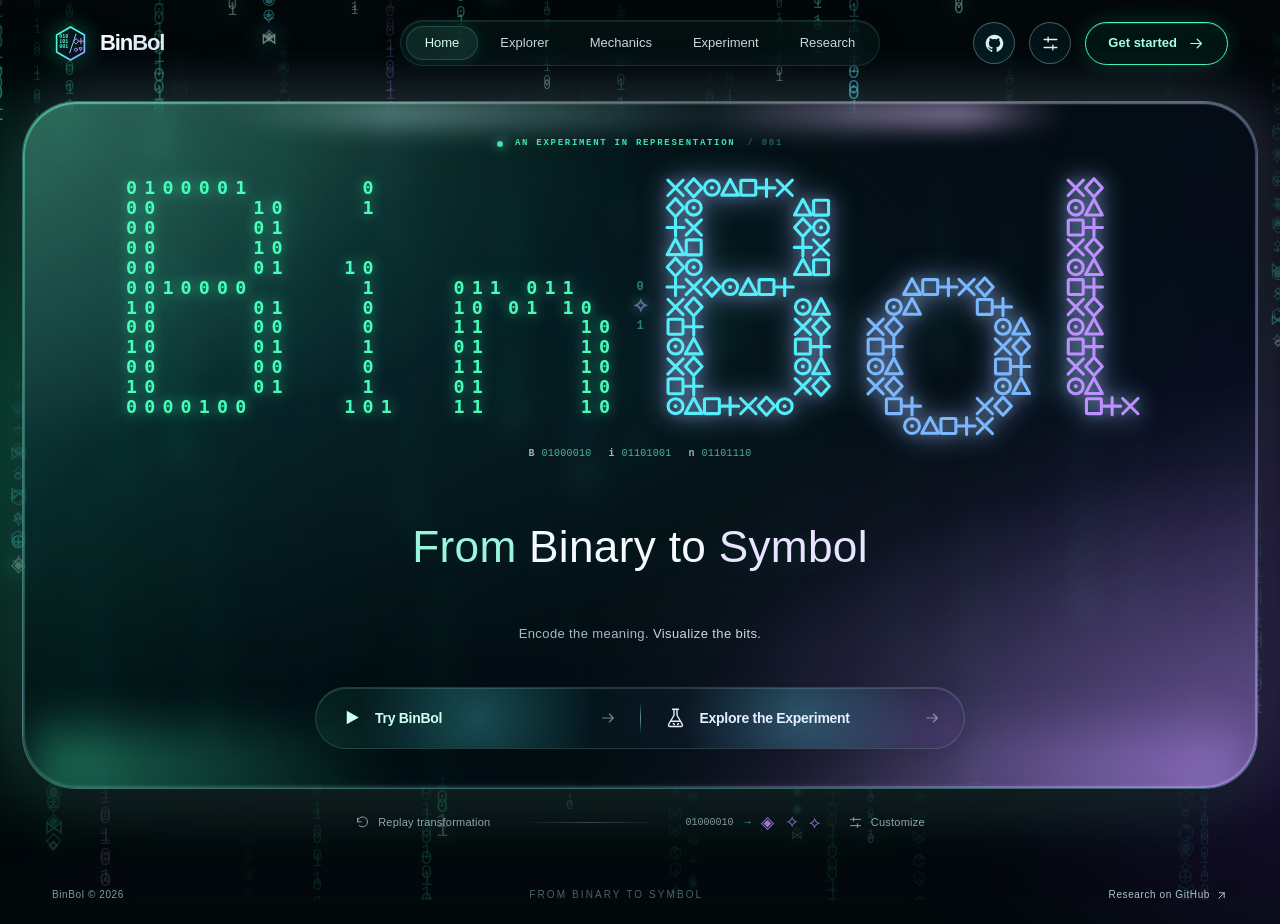
==== commit fd7dbd38: "feat(mechanics): add unified instruction trace lab and inline site icon" ====
--- a/index.html
+++ b/index.html
@@ -1,19 +1,26 @@
 <!doctype html>
 <html lang="en">
 <head>
+<!-- Self-contained header SVG prevents broken image in content://downloads preview -->
 <meta charset="utf-8"><meta name="viewport" content="width=device-width,initial-scale=1,viewport-fit=cover">
 <meta name="theme-color" content="#030a0c"><meta name="description" content="BinBol — from binary to symbol. Explore an experimental visual language built from bits and glyphs.">
 <title>BinBol — From Binary to Symbol</title>
-<link rel="icon" type="image/svg+xml" href="assets/favicon.svg"><link rel="stylesheet" href="assets/landing.css"><link rel="stylesheet" href="assets/component-editor.css">
+<link rel="icon" type="image/svg+xml" href="[data-uri]"><link rel="stylesheet" href="assets/landing.css"><link rel="stylesheet" href="assets/component-editor.css">
 </head>
 <body>
 <div class="rain-wrap" aria-hidden="true"><canvas id="rain"></canvas><div class="rain-vignette"></div></div>
 <div class="ambient ambient-green" aria-hidden="true"></div><div class="ambient ambient-violet" aria-hidden="true"></div>
 <div class="app-shell" id="app">
  <header class="topbar">
-  <a data-part="brand" class="brand" href="index.html" aria-label="BinBol home"><img src="assets/favicon.svg" alt="" width="37" height="37"><span>Bin<span class="brand-bol">Bol</span></span></a>
+  <a data-part="brand" class="brand" href="index.html" aria-label="BinBol home"><svg class="brand-icon" focusable="false" aria-hidden="true" xmlns="http://www.w3.org/2000/svg" viewBox="0 0 96 96" aria-label="BinBol: three binary rows transformed into one glyph row">
+<defs><linearGradient id="header-icon-gradient" x1="0" y1="0" x2="1" y2="1"><stop stop-color="#43ffba"/><stop offset=".55" stop-color="#55edfa"/><stop offset="1" stop-color="#be90ff"/></linearGradient></defs>
+<path d="M48 5 84 26v44L48 91 12 70V26Z" fill="#06161b" stroke="url(#header-icon-gradient)" stroke-width="4.2" stroke-linejoin="round"/>
+<g font-family="monospace" font-size="13" font-weight="800" letter-spacing="0" fill="#53ffd1"><text x="19" y="33">010</text><text x="19" y="46">101</text><text x="19" y="59">001</text></g>
+<path d="M62 24 46 72" stroke="#76eaf7" stroke-width="2.5" stroke-linecap="round"/>
+<g fill="none" stroke="#c49aff" stroke-width="2.4" stroke-linejoin="round" stroke-linecap="round"><path d="M57 42 63 35 69 42 63 49Z"/><path d="M75 35v14m-7-7h14"/><circle cx="62" cy="64" r="4"/><path d="M71 59 78 59 74.5 66Z"/></g>
+</svg><span>Bin<span class="brand-bol">Bol</span></span></a>
   <nav data-part="nav" class="capsule-nav" aria-label="Main navigation">
-    <a data-part="navHome" data-copy="navHome" data-link="navHome" href="index.html" class="is-current" aria-current="page">Home</a><a data-part="navExplorer" data-copy="navExplorer" data-link="navExplorer" href="explorer.html">Explorer</a><a data-part="navExperiment" data-copy="navExperiment" data-link="navExperiment" href="explorer.html#gamma">Experiment</a><a data-part="navResearch" data-copy="navResearch" data-link="navResearch" href="https://github.com/DorManDel/Binbol" target="_blank" rel="noopener noreferrer">Research</a>
+    <a data-part="navHome" data-copy="navHome" data-link="navHome" href="index.html" class="is-current" aria-current="page">Home</a><a data-part="navExplorer" data-copy="navExplorer" data-link="navExplorer" href="explorer.html">Explorer</a><a href="mechanics.html" class="nav-mechanics" title="Mechanics Lab">Mechanics</a><a data-part="navExperiment" data-copy="navExperiment" data-link="navExperiment" href="explorer.html#gamma">Experiment</a><a data-part="navResearch" data-copy="navResearch" data-link="navResearch" href="https://github.com/DorManDel/Binbol" target="_blank" rel="noopener noreferrer">Research</a>
   </nav>
   <div data-part="headerActions" class="top-actions"><a class="icon-btn github-icon" data-part="github" href="https://github.com/DorManDel/Binbol" target="_blank" rel="noopener noreferrer" title="BinBol on GitHub" aria-label="Open BinBol GitHub repository"><svg viewBox="0 0 24 24" fill="currentColor" stroke="none" aria-hidden="true"><path d="M12 .8a11.2 11.2 0 0 0-3.54 21.82c.56.11.76-.24.76-.54v-2.13c-3.1.67-3.76-1.32-3.76-1.32-.5-1.29-1.23-1.63-1.23-1.63-1.01-.7.08-.69.08-.69 1.12.08 1.7 1.15 1.7 1.15.99 1.7 2.61 1.21 3.25.93.1-.72.39-1.21.7-1.49-2.48-.28-5.09-1.24-5.09-5.53 0-1.22.44-2.22 1.15-3-.12-.28-.5-1.42.11-2.96 0 0 .94-.3 3.07 1.15a10.75 10.75 0 0 1 5.58 0c2.13-1.45 3.06-1.15 3.06-1.15.61 1.54.23 2.68.11 2.96.72.78 1.15 1.78 1.15 3 0 4.3-2.62 5.24-5.11 5.52.4.35.75 1.03.75 2.08v3.09c0 .3.2.65.77.54A11.2 11.2 0 0 0 12 .8Z"/></svg></a><button data-part="settingsControl" type="button" class="icon-btn" id="settings-open" title="Customize appearance" aria-label="Open appearance settings"><svg viewBox="0 0 24 24" aria-hidden="true"><path d="M4 7h16M4 17h16M9 4v6m6 4v6"/></svg></button><a data-part="headerCta" data-link="headerCta" class="header-cta" href="explorer.html"><span data-copy="headerCta">Get started</span> <svg viewBox="0 0 24 24" aria-hidden="true"><path d="M4 12h15m-6-6 6 6-6 6"/></svg></a></div>
  </header>
@@ -32,7 +39,7 @@
     <p data-part="tagline" class="tagline"><span data-copy="tagStart">From</span> <span data-copy="tagBinary">Binary</span> <span data-copy="tagJoin">to</span> <span data-copy="tagSymbol">Symbol</span></p>
     <p data-part="subtitle" class="subline">Encode the meaning. <span>Visualize the bits.</span></p>
     <div data-part="actions" class="action-bar" role="group" aria-label="Start exploring BinBol">
-      <a data-part="ctaPlay" data-link="ctaPlay" class="hero-action" data-spot href="explorer.html"><span class="action-content"><svg class="action-svg" viewBox="0 0 28 28" aria-hidden="true"><path d="m9 5 16 9-16 9V5Z" fill="currentColor" stroke="none"/></svg><strong><span data-copy="ctaPlay">Try BinBol</span></strong></span><svg class="tiny-arrow" viewBox="0 0 24 24" aria-hidden="true"><path d="M4 12h16m-6-6 6 6-6 6"/></svg></a>
+      <a data-part="ctaPlay" data-link="ctaPlay" class="hero-action" data-spot href="mechanics.html"><span class="action-content"><svg class="action-svg" viewBox="0 0 28 28" aria-hidden="true"><path d="m9 5 16 9-16 9V5Z" fill="currentColor" stroke="none"/></svg><strong><span data-copy="ctaPlay">Try BinBol</span></strong></span><svg class="tiny-arrow" viewBox="0 0 24 24" aria-hidden="true"><path d="M4 12h16m-6-6 6 6-6 6"/></svg></a>
       <span class="action-divider" aria-hidden="true"></span>
       <a data-part="ctaExperiment" data-link="ctaExperiment" class="hero-action" data-spot href="explorer.html#gamma"><span class="action-content"><svg class="action-svg flask-svg" viewBox="0 0 28 28" aria-hidden="true"><path d="M10 3h8M12 3v8L5 23a2 2 0 0 0 1.8 3h14.4a2 2 0 0 0 1.8-3L16 11V3M9 19h10"/><path d="m11 22 1.5 1.2m5.5-1.2-1.2 1.4"/></svg><strong><span data-copy="ctaExperiment">Explore the Experiment</span></strong></span><svg class="tiny-arrow" viewBox="0 0 24 24" aria-hidden="true"><path d="M4 12h16m-6-6 6 6-6 6"/></svg></a>
     </div>
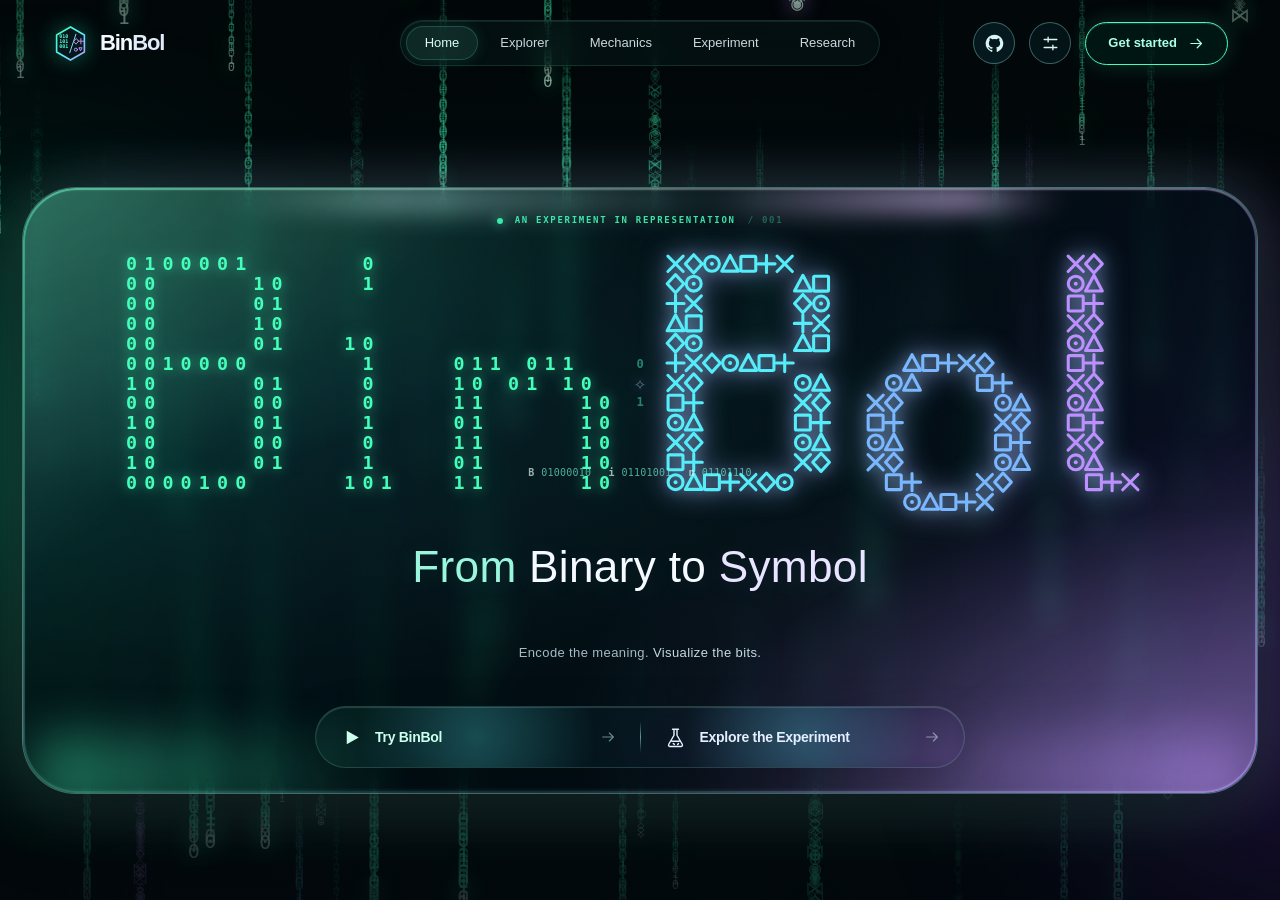
==== commit 2af17896: "feat(ui): clarify VM pipeline stages and fit BinBol landing to one screen" ====
--- a/index.html
+++ b/index.html
@@ -22,7 +22,7 @@
   <nav data-part="nav" class="capsule-nav" aria-label="Main navigation">
     <a data-part="navHome" data-copy="navHome" data-link="navHome" href="index.html" class="is-current" aria-current="page">Home</a><a data-part="navExplorer" data-copy="navExplorer" data-link="navExplorer" href="explorer.html">Explorer</a><a href="mechanics.html" class="nav-mechanics" title="Mechanics Lab">Mechanics</a><a data-part="navExperiment" data-copy="navExperiment" data-link="navExperiment" href="explorer.html#gamma">Experiment</a><a data-part="navResearch" data-copy="navResearch" data-link="navResearch" href="https://github.com/DorManDel/Binbol" target="_blank" rel="noopener noreferrer">Research</a>
   </nav>
-  <div data-part="headerActions" class="top-actions"><a class="icon-btn github-icon" data-part="github" href="https://github.com/DorManDel/Binbol" target="_blank" rel="noopener noreferrer" title="BinBol on GitHub" aria-label="Open BinBol GitHub repository"><svg viewBox="0 0 24 24" fill="currentColor" stroke="none" aria-hidden="true"><path d="M12 .8a11.2 11.2 0 0 0-3.54 21.82c.56.11.76-.24.76-.54v-2.13c-3.1.67-3.76-1.32-3.76-1.32-.5-1.29-1.23-1.63-1.23-1.63-1.01-.7.08-.69.08-.69 1.12.08 1.7 1.15 1.7 1.15.99 1.7 2.61 1.21 3.25.93.1-.72.39-1.21.7-1.49-2.48-.28-5.09-1.24-5.09-5.53 0-1.22.44-2.22 1.15-3-.12-.28-.5-1.42.11-2.96 0 0 .94-.3 3.07 1.15a10.75 10.75 0 0 1 5.58 0c2.13-1.45 3.06-1.15 3.06-1.15.61 1.54.23 2.68.11 2.96.72.78 1.15 1.78 1.15 3 0 4.3-2.62 5.24-5.11 5.52.4.35.75 1.03.75 2.08v3.09c0 .3.2.65.77.54A11.2 11.2 0 0 0 12 .8Z"/></svg></a><button data-part="settingsControl" type="button" class="icon-btn" id="settings-open" title="Customize appearance" aria-label="Open appearance settings"><svg viewBox="0 0 24 24" aria-hidden="true"><path d="M4 7h16M4 17h16M9 4v6m6 4v6"/></svg></button><a data-part="headerCta" data-link="headerCta" class="header-cta" href="explorer.html"><span data-copy="headerCta">Get started</span> <svg viewBox="0 0 24 24" aria-hidden="true"><path d="M4 12h15m-6-6 6 6-6 6"/></svg></a></div>
+  <div data-part="headerActions" class="top-actions"><button id="replay-logo" class="icon-btn dev-replay" type="button" data-dev-only aria-label="Replay wordmark animation" title="Dev: replay transformation"><svg viewBox="0 0 24 24" fill="none" stroke="currentColor" stroke-width="1.8" aria-hidden="true"><path d="M4 11a8 8 0 1 1 2.7 6M4 5v6h6"/></svg></button><a class="icon-btn github-icon" data-part="github" href="https://github.com/DorManDel/Binbol" target="_blank" rel="noopener noreferrer" title="BinBol on GitHub" aria-label="Open BinBol GitHub repository"><svg viewBox="0 0 24 24" fill="currentColor" stroke="none" aria-hidden="true"><path d="M12 .8a11.2 11.2 0 0 0-3.54 21.82c.56.11.76-.24.76-.54v-2.13c-3.1.67-3.76-1.32-3.76-1.32-.5-1.29-1.23-1.63-1.23-1.63-1.01-.7.08-.69.08-.69 1.12.08 1.7 1.15 1.7 1.15.99 1.7 2.61 1.21 3.25.93.1-.72.39-1.21.7-1.49-2.48-.28-5.09-1.24-5.09-5.53 0-1.22.44-2.22 1.15-3-.12-.28-.5-1.42.11-2.96 0 0 .94-.3 3.07 1.15a10.75 10.75 0 0 1 5.58 0c2.13-1.45 3.06-1.15 3.06-1.15.61 1.54.23 2.68.11 2.96.72.78 1.15 1.78 1.15 3 0 4.3-2.62 5.24-5.11 5.52.4.35.75 1.03.75 2.08v3.09c0 .3.2.65.77.54A11.2 11.2 0 0 0 12 .8Z"/></svg></a><button data-part="settingsControl" type="button" class="icon-btn" id="settings-open" title="Customize appearance" aria-label="Open appearance settings"><svg viewBox="0 0 24 24" aria-hidden="true"><path d="M4 7h16M4 17h16M9 4v6m6 4v6"/></svg></button><a data-part="headerCta" data-link="headerCta" class="header-cta" href="explorer.html"><span data-copy="headerCta">Get started</span> <svg viewBox="0 0 24 24" aria-hidden="true"><path d="M4 12h15m-6-6 6 6-6 6"/></svg></a></div>
  </header>
  <main class="stage" id="main">
   <section class="hero-glass" id="hero-glass" aria-labelledby="hero-title">
@@ -45,7 +45,7 @@
     </div>
    </div>
   </section>
-  <div data-part="utility" class="below-hero"><button class="subtle-control" id="replay-logo" type="button"><svg viewBox="0 0 24 24" aria-hidden="true"><path d="M4 11a8 8 0 1 1 2.7 6M4 5v6h6"/></svg>Replay transformation</button><span class="under-divider"></span><span class="under-signature"><span>01000010</span> <span class="under-arrow">→</span> <span class="under-glyph">◈ ✧ ⟡</span></span><button class="subtle-control" id="settings-inline" type="button"><svg viewBox="0 0 24 24" aria-hidden="true"><path d="M4 7h16M4 17h16M9 4v6m6 4v6"/></svg>Customize</button></div>
+
  </main>
  <footer data-part="footer" class="footer"><span>BinBol © <span id="year">2026</span></span><span class="footer-center">FROM BINARY TO SYMBOL</span><a href="https://github.com/DorManDel/Binbol" target="_blank" rel="noopener noreferrer">Research on GitHub <svg viewBox="0 0 24 24" aria-hidden="true"><path d="M7 17 17 7M8 7h9v9"/></svg></a></footer>
 </div>
--- a/assets/landing.css
+++ b/assets/landing.css
@@ -32,3 +32,34 @@
  .letter-codes{margin:3px 0 15px}
 }
 @media(max-width:385px){.logo-bit,.logo-symbol{width:100%}}
+
+/* v0.6 — Hero should fill one screen, not trail utility controls below it */
+.below-hero,.footer{display:none!important}
+.dev-replay{display:none!important}
+body.dev-preview .dev-replay{display:grid!important}
+.app-shell{height:100dvh;min-height:0;overflow:hidden}
+.stage{flex:1;min-height:0;overflow:hidden}
+.hero-glass{max-height:100%;min-height:0}
+.hero-inner{max-height:100%;min-height:0}
+@media(max-width:760px){
+ .topbar{flex:0 0 66px;height:66px}
+ .stage{padding:0 12px 10px;min-height:0;display:flex;justify-content:center;align-items:stretch}
+ .hero-glass{height:100%;max-height:100%;min-height:0;display:flex}
+ .hero-inner{padding:12px 14px 15px;justify-content:space-evenly;min-height:0;height:100%;gap:2px}
+ .hero-eyebrow{margin:0;font-size:7.5px}
+ .logo-frame{width:100%;flex:0 1 auto;gap:0}
+ .logo-bit,.logo-symbol{width:min(86%,clamp(175px,calc((100dvh - 425px) * .84),320px));flex:0 1 auto}
+ .letter-codes{margin:0;gap:7px}
+ .tagline{font-size:clamp(24px,6.1vw,38px);margin:0}
+ .subline{margin:0;font-size:11px}
+ .action-bar{margin:7px 0 0;grid-template-rows:50px 1px 50px;width:100%;flex:0 0 auto}
+ .hero-action{padding:0 16px}
+}
+@media(max-width:760px) and (max-height:700px){
+ .topbar{flex-basis:59px;height:59px}
+ .hero-inner{padding:8px 12px 10px}
+ .logo-bit,.logo-symbol{width:min(81%,clamp(153px,calc((100dvh - 410px) * .8),260px))}
+ .letter-codes{display:none}
+ .action-bar{grid-template-rows:44px 1px 44px;margin-top:3px}
+}
+@media(min-width:761px){.stage{padding-bottom:20px}.hero-glass{max-height:100%}.logo-frame{max-height:min(32vh,220px)}.hero-inner{padding-block:clamp(13px,2.8vh,34px)}}
